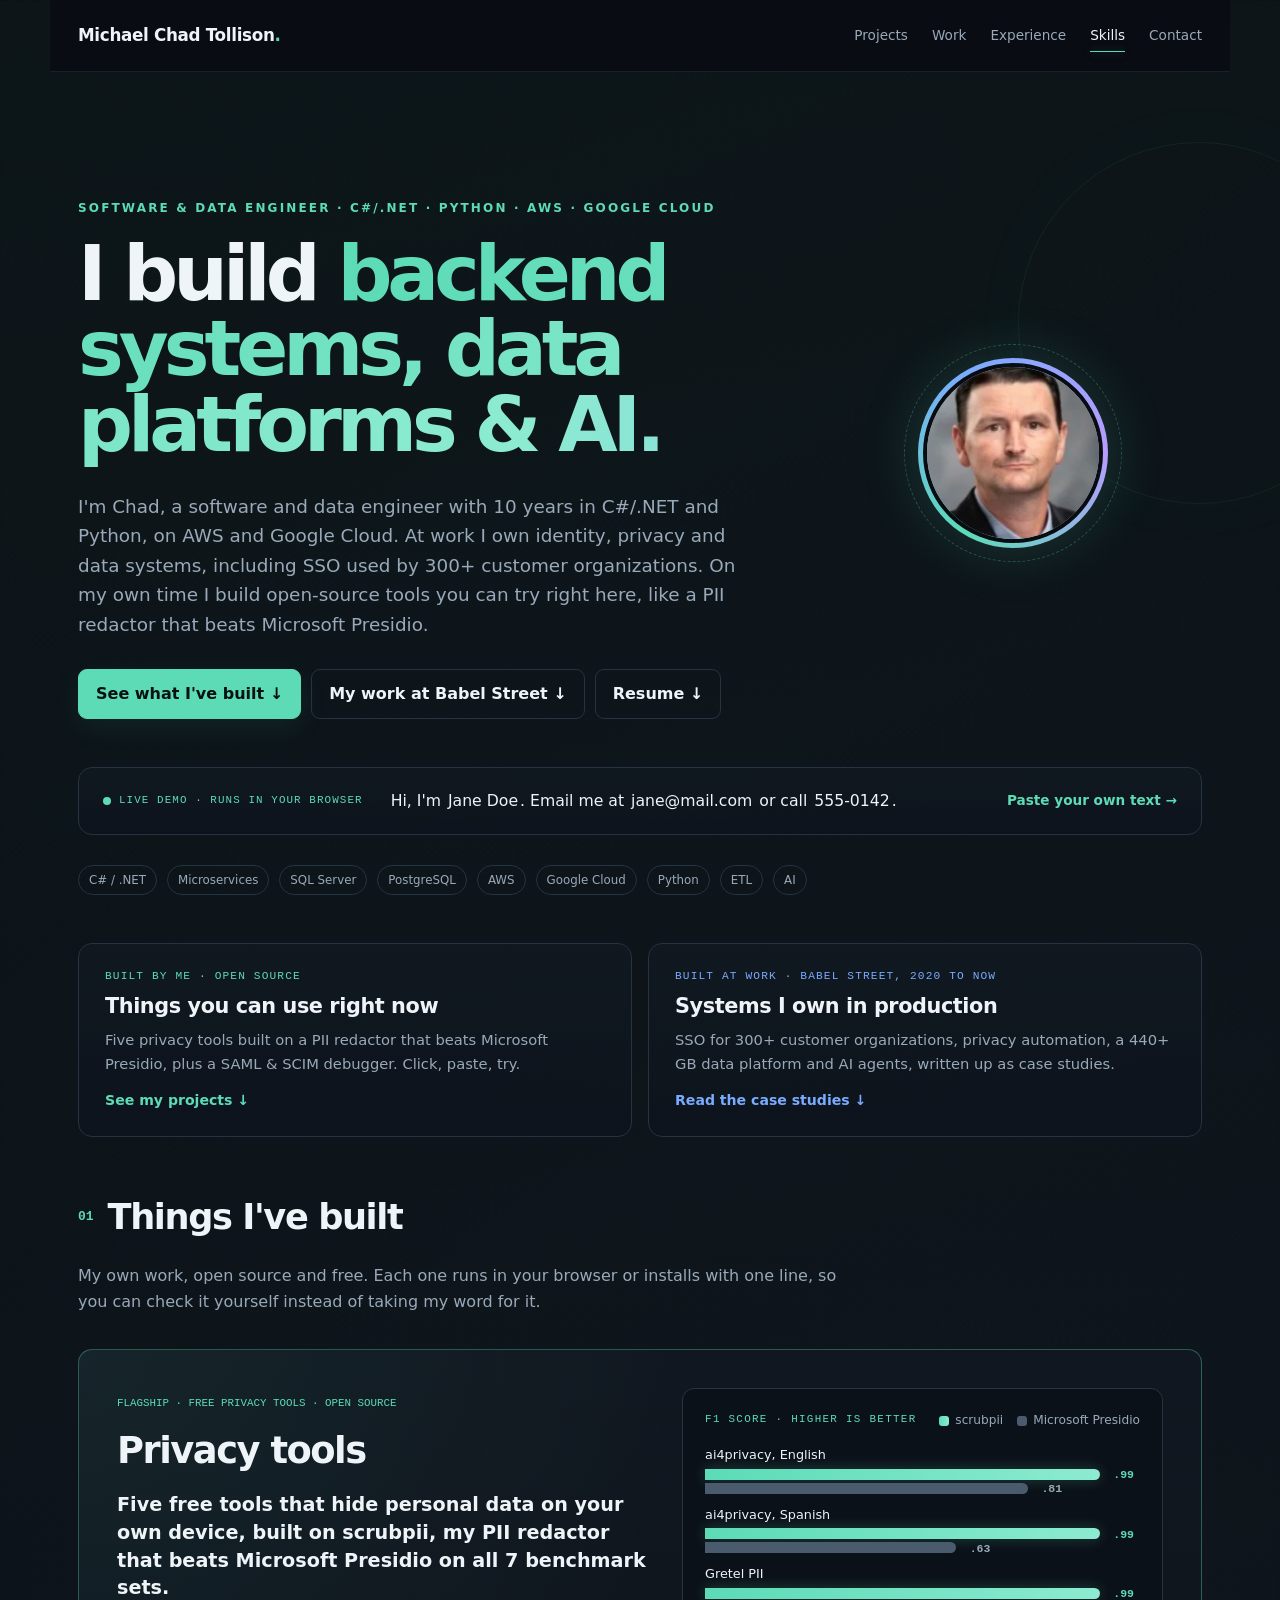
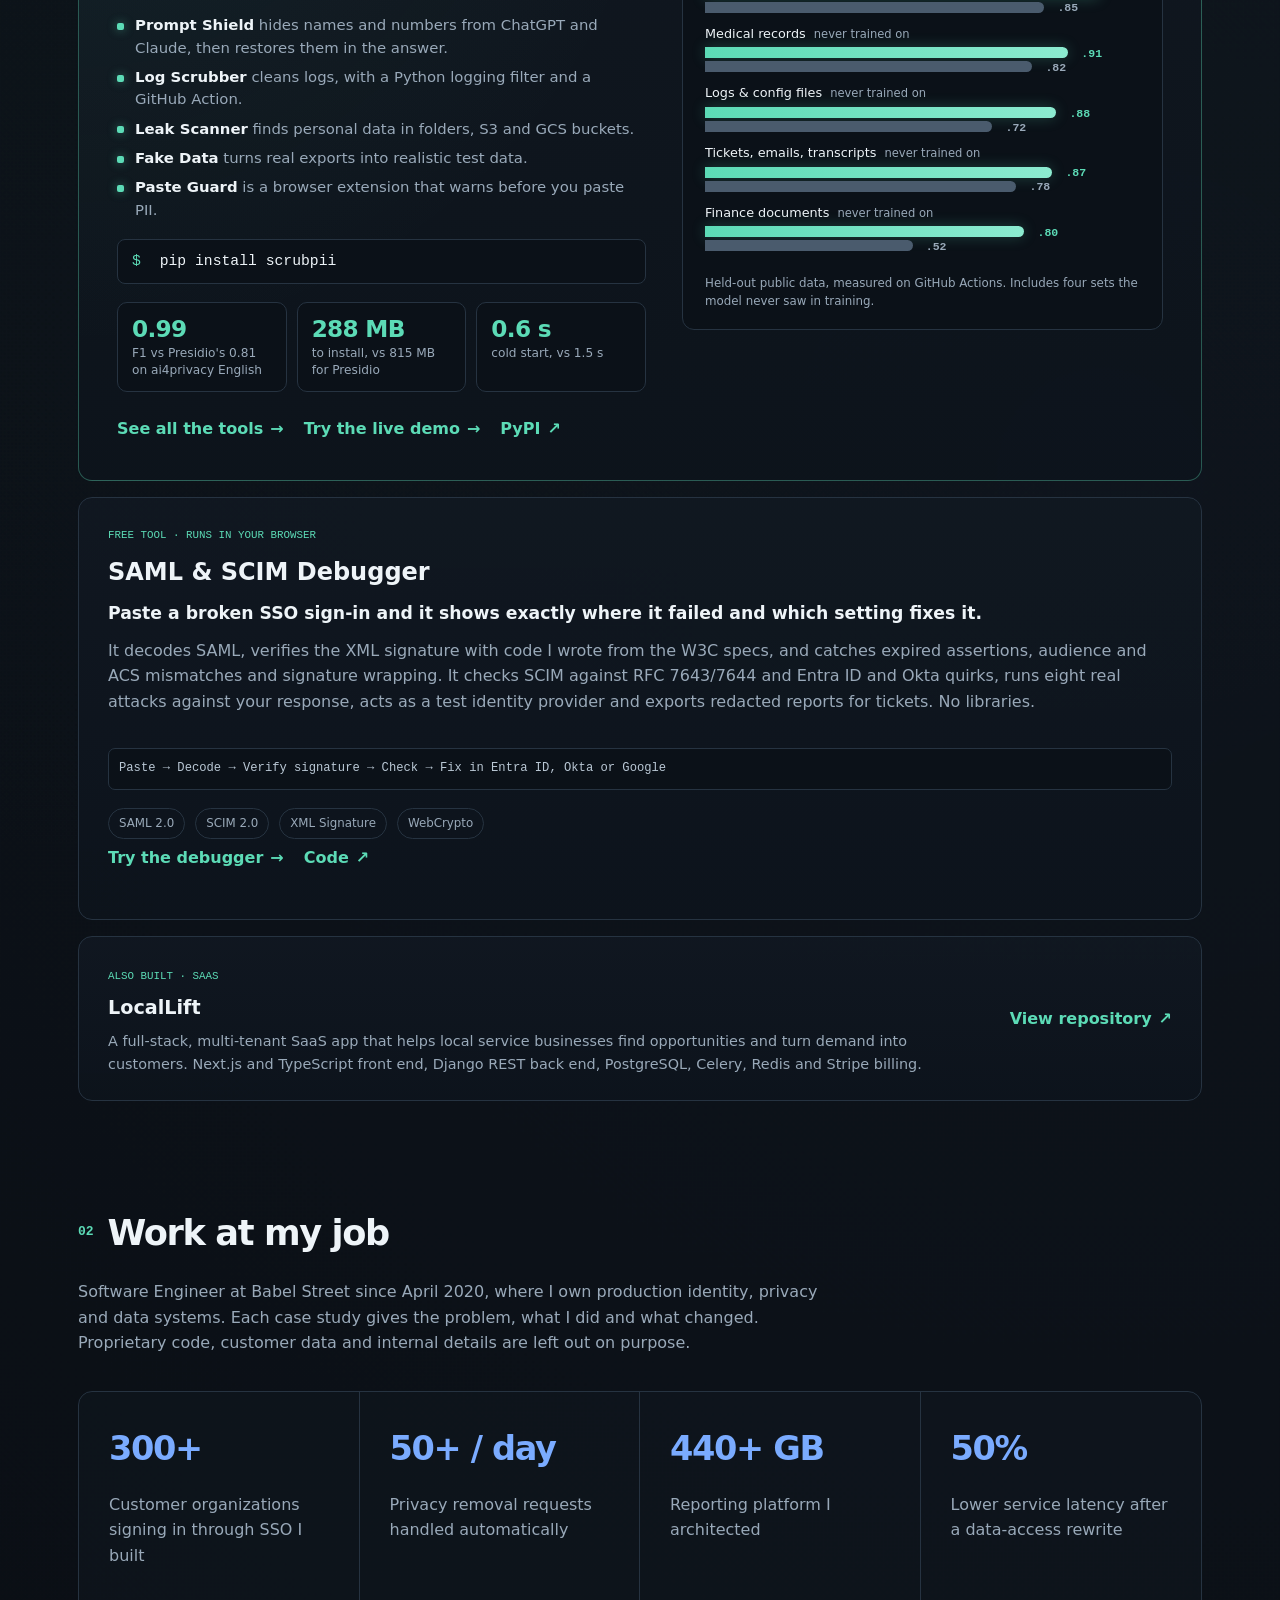
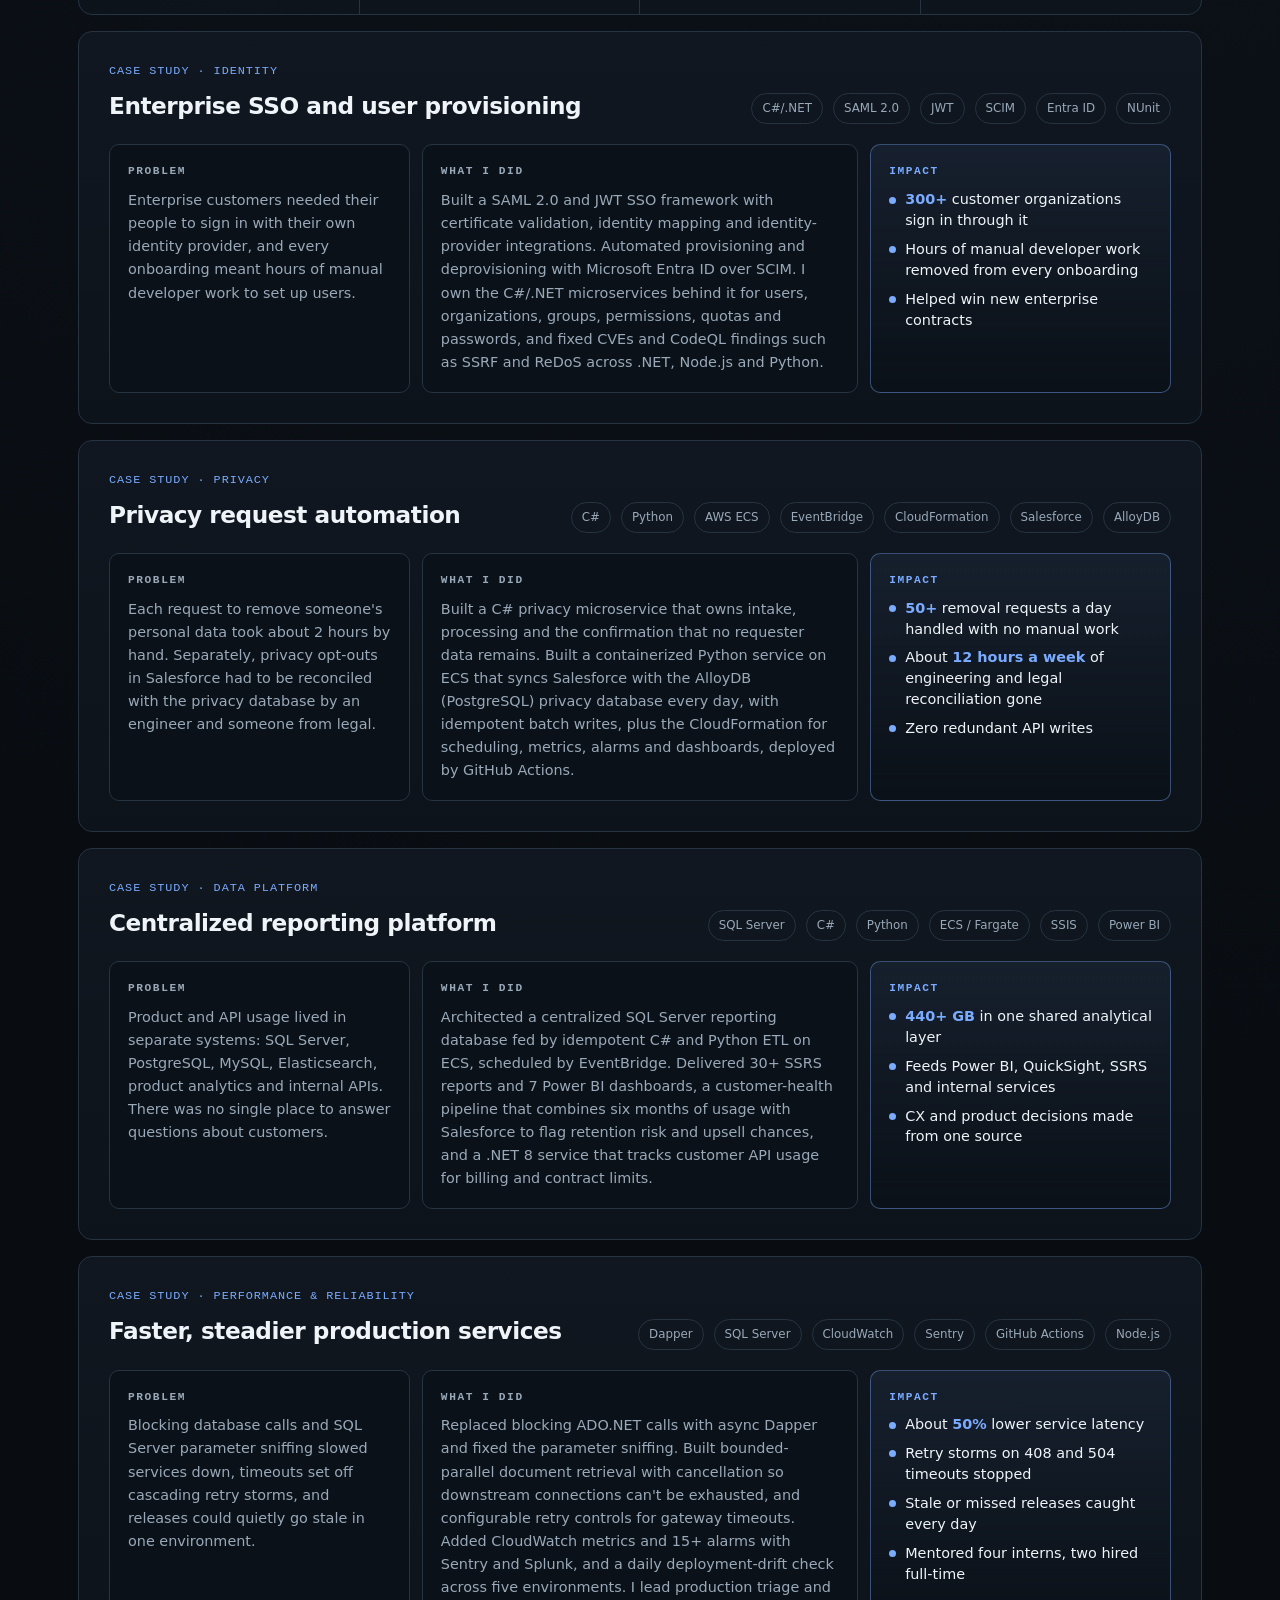
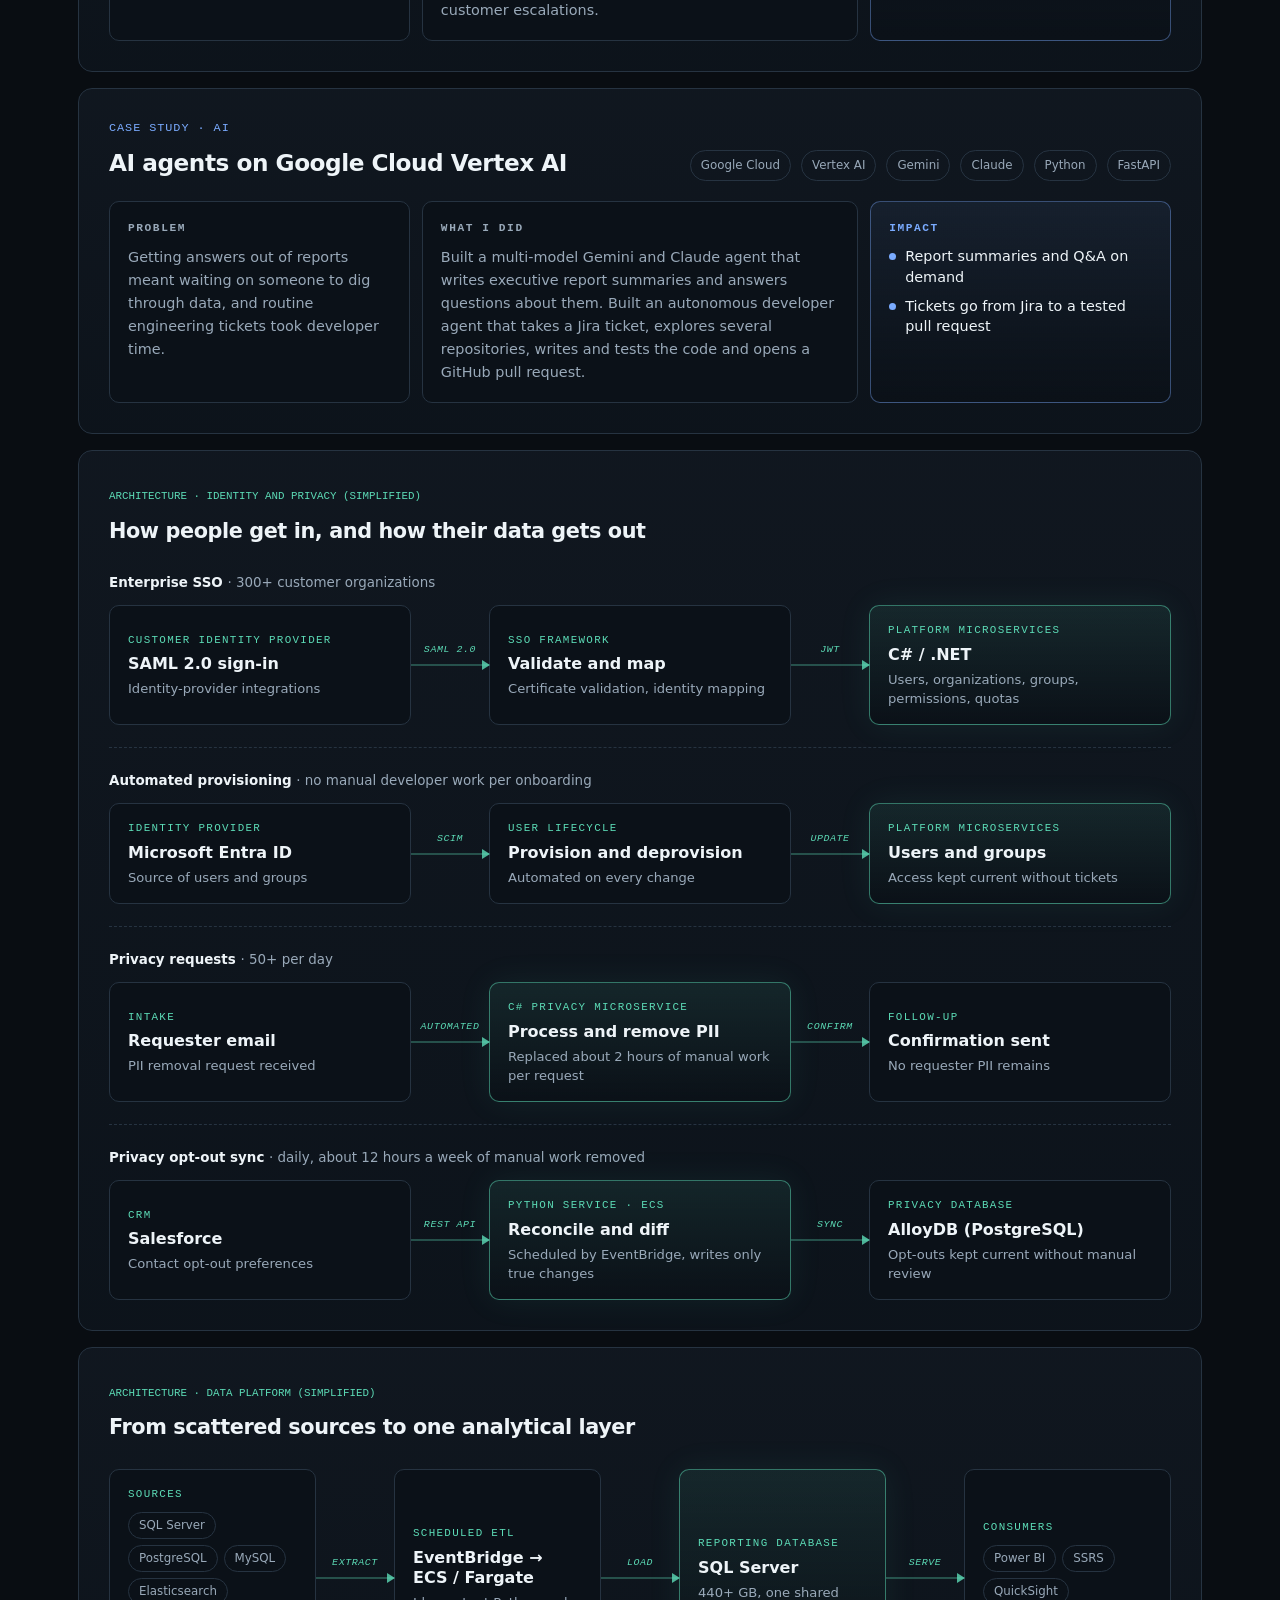
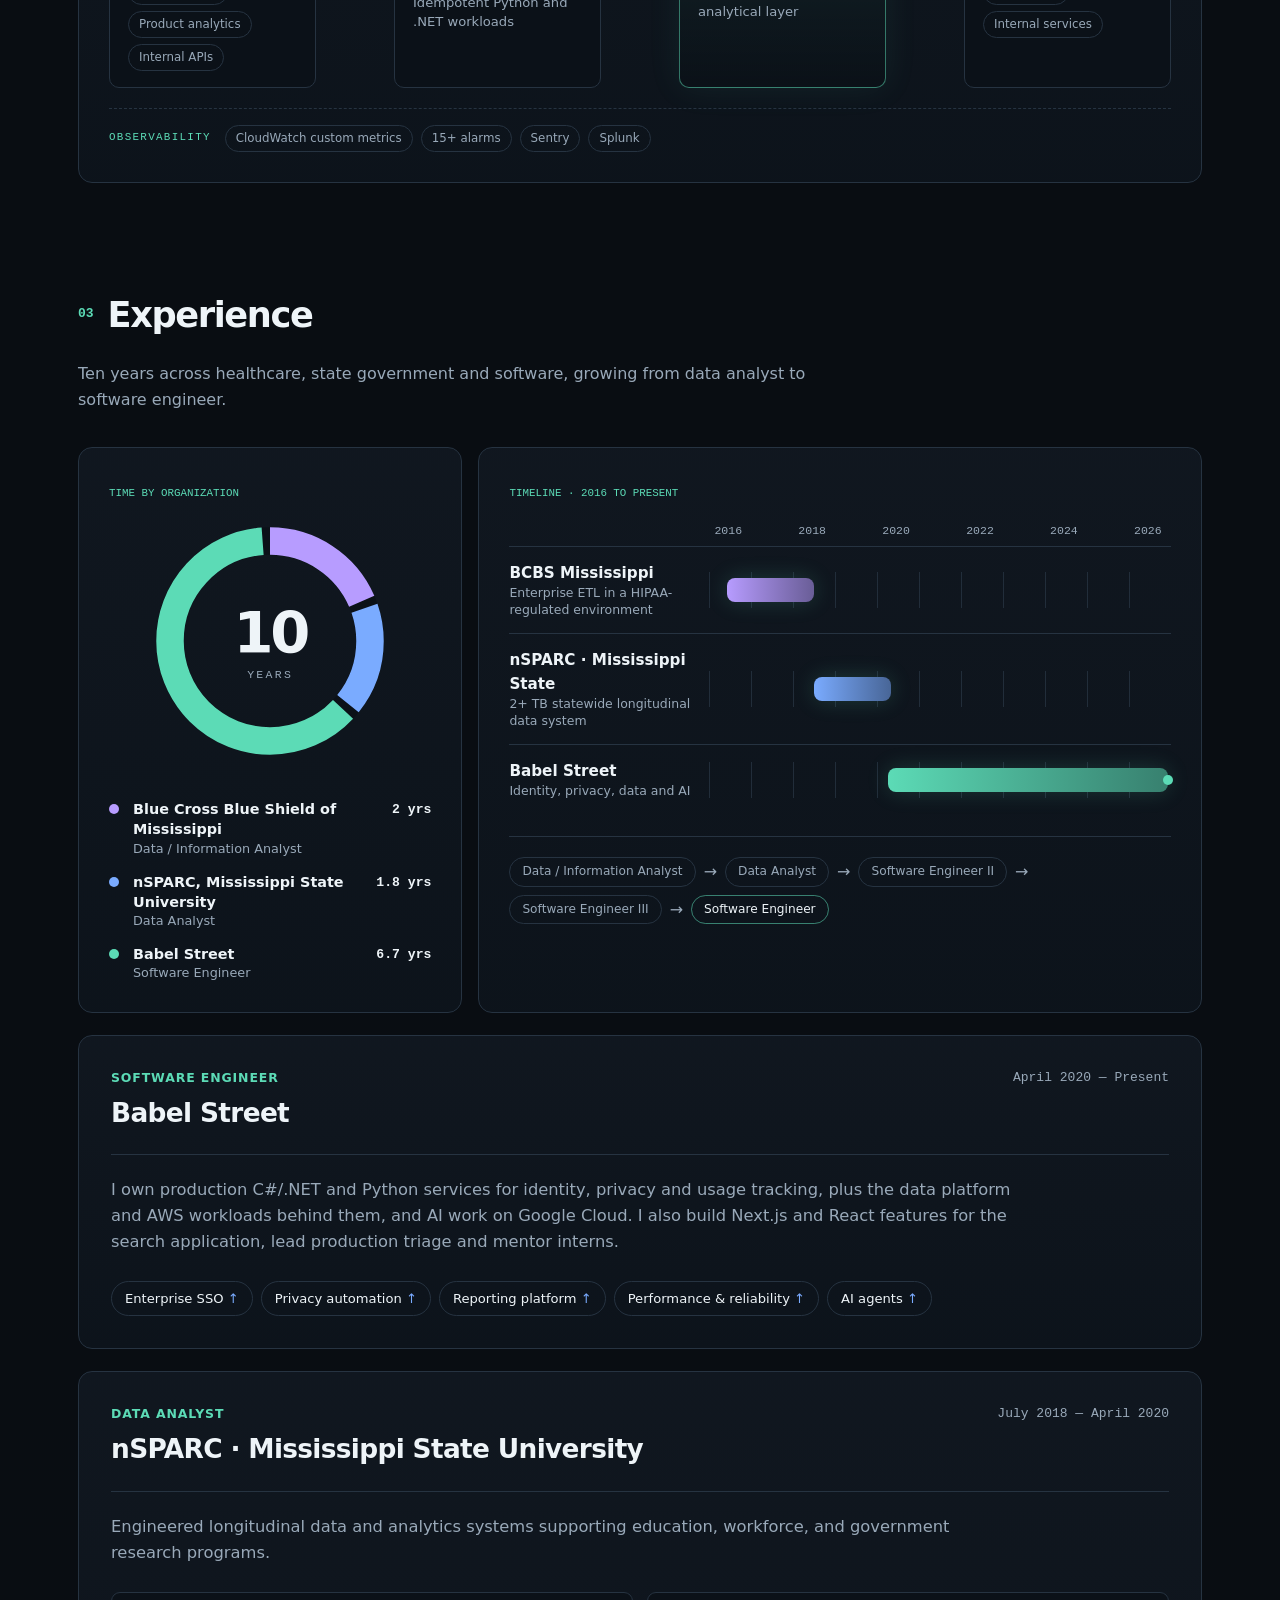
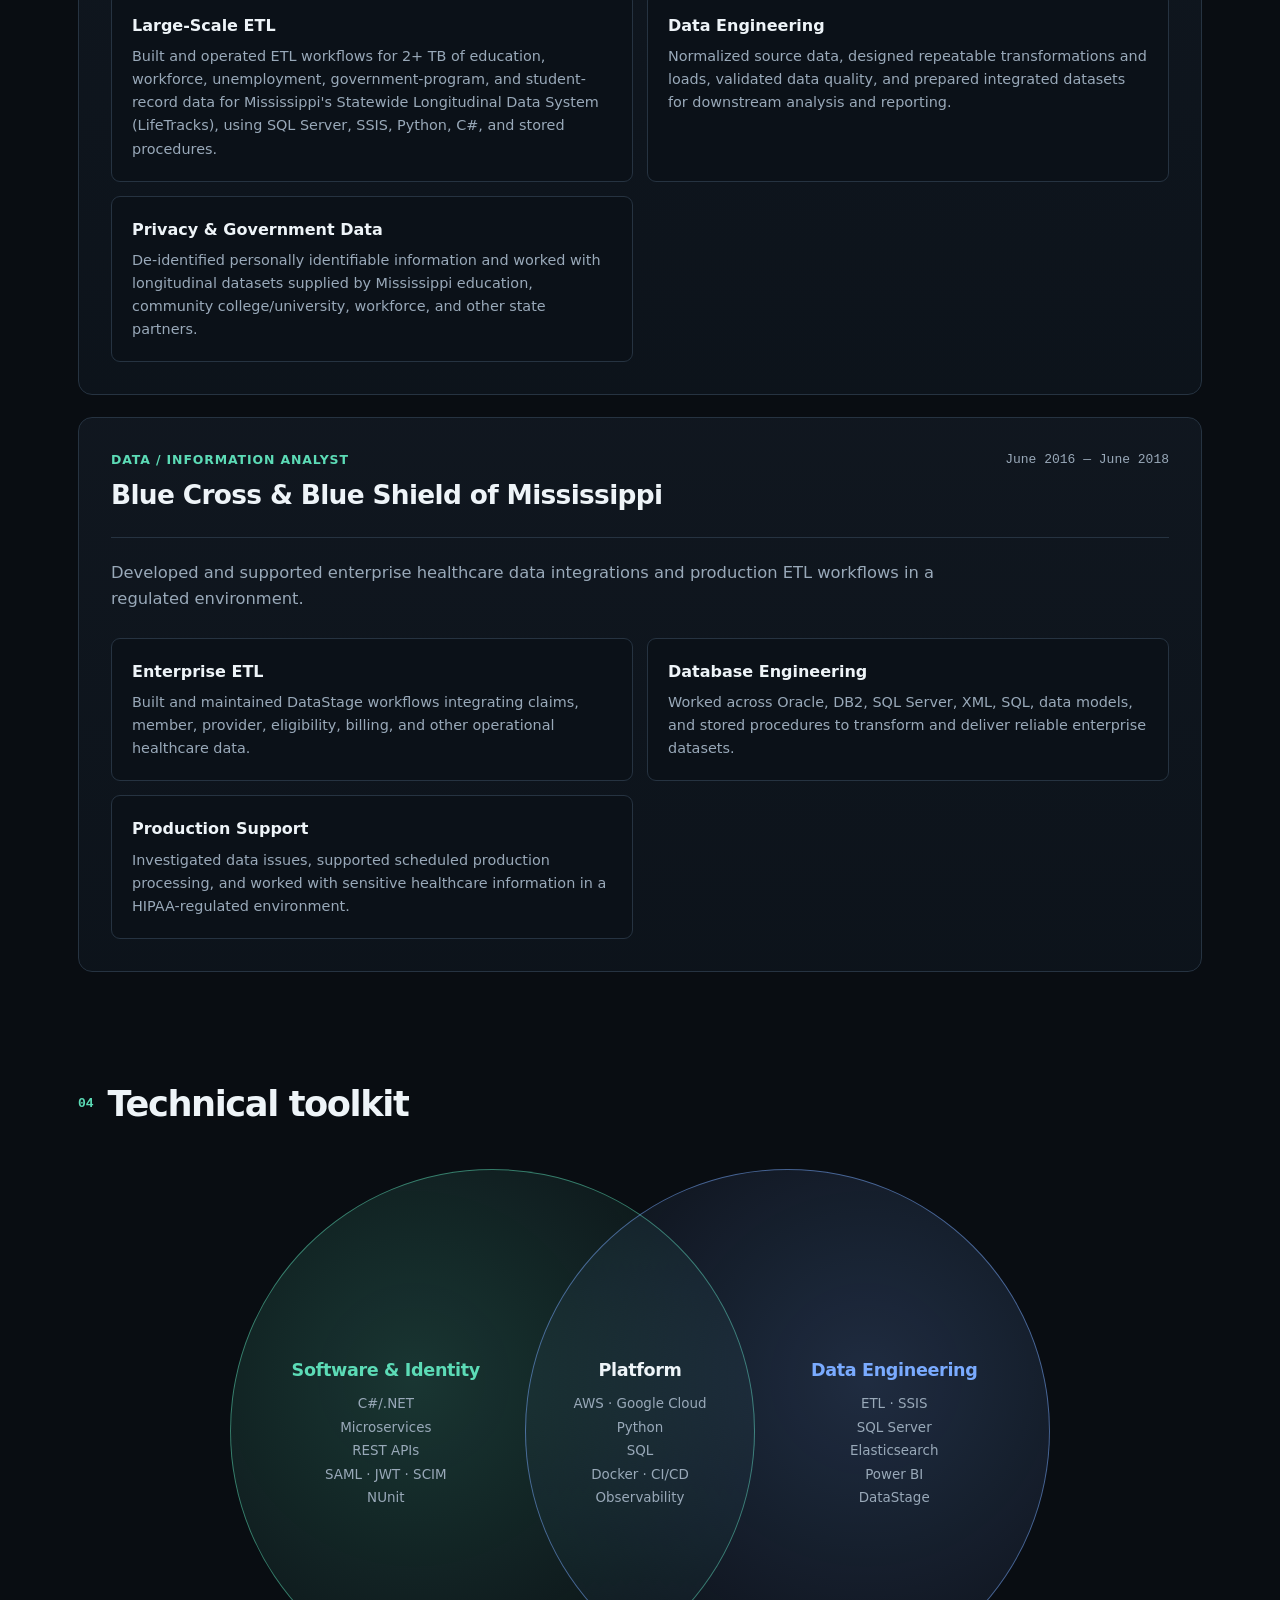
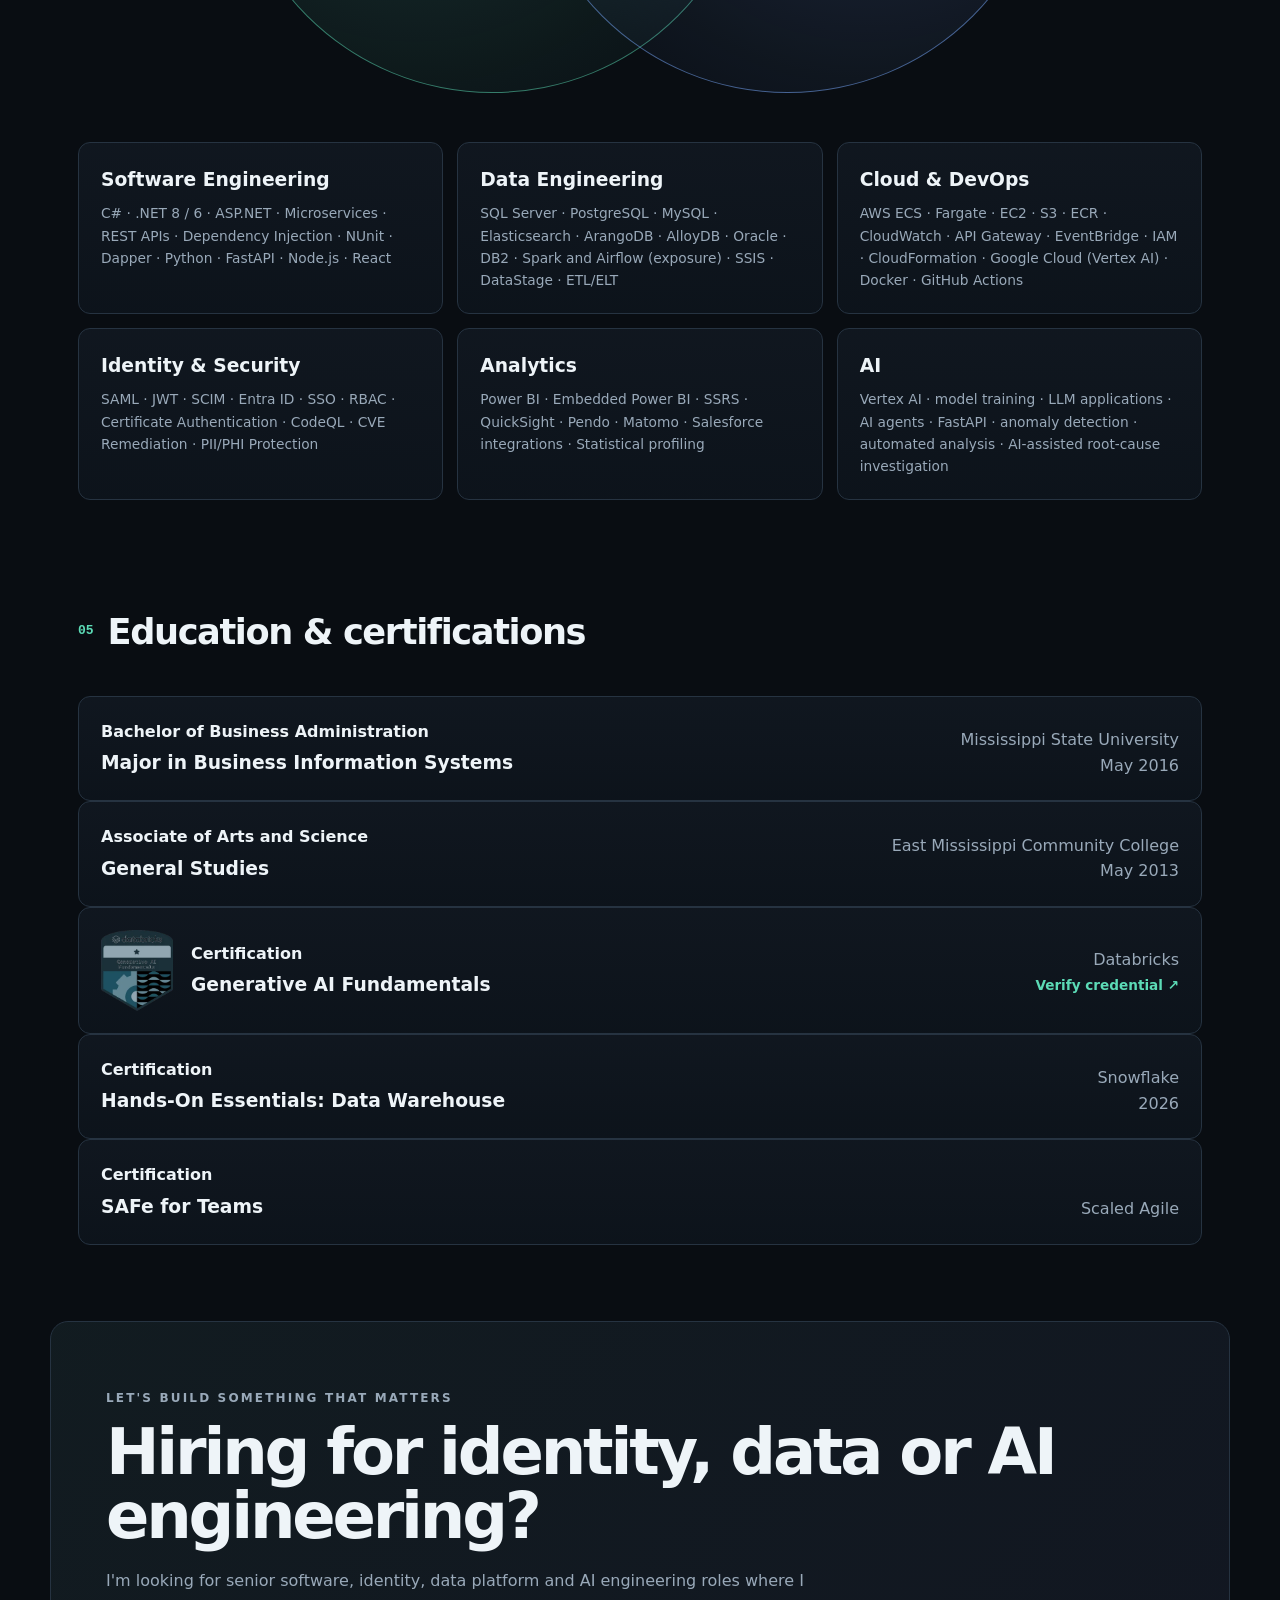
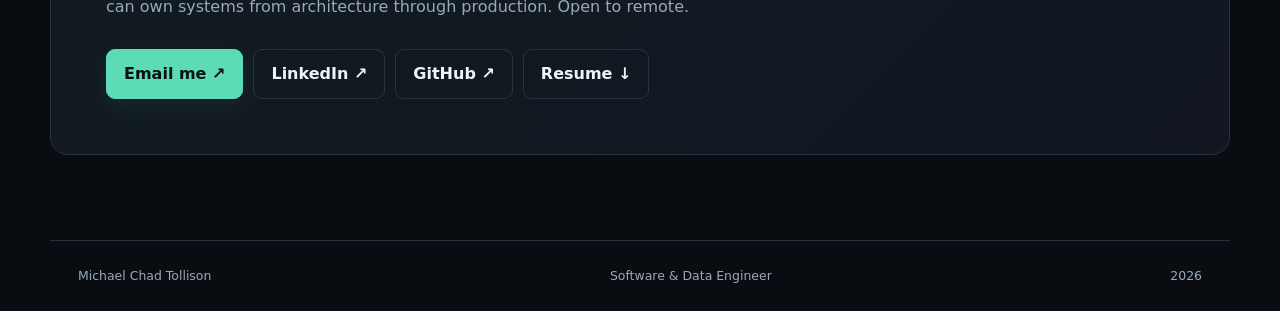
==== index.html @ 3239bff5 "Move PII demo to the privacy tools site; scrubpii 0.7.0 with proxy, log filter and scan - Portfolio:" ====
<!doctype html>
<html lang="en">
<head>
  <meta charset="utf-8">
  <meta name="viewport" content="width=device-width,initial-scale=1">
  <meta name="description" content="Michael Chad Tollison — Software & Data Engineer with 10 years building backend services, identity systems, and data platforms in C#/.NET and Python on AWS and Google Cloud.">
  <meta name="theme-color" content="#090d12">
  <title>Michael Chad Tollison | Software & Data Engineer</title>
  <link rel="canonical" href="https://chadtollison.github.io/">
  <link rel="icon" href="images/favicon.svg" type="image/svg+xml">
  <meta property="og:type" content="website">
  <meta property="og:url" content="https://chadtollison.github.io/">
  <meta property="og:title" content="Michael Chad Tollison | Software & Data Engineer">
  <meta property="og:description" content="Identity, privacy and data systems at work. Open-source tools you can try, including a PII redactor that beats Microsoft Presidio.">
  <meta property="og:image" content="https://chadtollison.github.io/images/og-card.jpg">
  <meta property="og:image:width" content="1200">
  <meta property="og:image:height" content="630">
  <meta name="twitter:card" content="summary_large_image">
  <link rel="stylesheet" href="styles.css?v=2026-11-28c">
</head>
<body>
  <div id="scroll-progress" aria-hidden="true"></div>
  <div class="cursor-glow" aria-hidden="true"></div>

  <header>
    <a class="logo name-logo" href="#top" aria-label="Back to top">Michael Chad Tollison<span>.</span></a>
    <button class="menu-toggle" type="button" aria-label="Open navigation" aria-expanded="false">
      <span></span><span></span><span></span>
    </button>
    <nav aria-label="Primary navigation">
      <a href="#projects">Projects</a>
      <a href="#work">Work</a>
      <a href="#experience">Experience</a>
      <a href="#skills">Skills</a>
      <a href="#contact">Contact</a>
    </nav>
  </header>

  <main id="top">
    <section class="hero" data-reveal>
      <div class="hero-grid">
        <div class="hero-copy">
          <p class="kicker">SOFTWARE & DATA ENGINEER · C#/.NET · PYTHON · AWS · GOOGLE CLOUD</p>
          <h1>I build <em>backend systems, data platforms &amp; AI.</em></h1>
          <p class="lead">I'm Chad, a software and data engineer with 10 years in C#/.NET and Python, on AWS and Google Cloud. At work I own identity, privacy and data systems, including SSO used by 300+ customer organizations. On my own time I build open-source tools you can try right here, like a PII redactor that beats Microsoft Presidio.</p>
          <div class="buttons">
            <a class="primary magnetic" href="#projects">See what I've built <span>↓</span></a>
            <a class="secondary magnetic" href="#work">My work at Babel Street <span>↓</span></a>
            <a class="secondary magnetic" href="Michael_Chad_Tollison_Resume.pdf" target="_blank" rel="noopener">Resume ↓</a>
          </div>
        </div>
        <div class="hero-side">
          <figure class="portrait">
            <picture>
              <source srcset="images/chad-tollison.webp" type="image/webp">
              <img src="images/chad-tollison.jpg" width="180" height="180" alt="Portrait of Michael Chad Tollison">
            </picture>
          </figure>
        </div>
      </div>
      <a class="redact-teaser reactive" href="https://chadtollison.github.io/privacy-tools/pii/" aria-label="Open the live PII redaction demo">
        <small><i class="live-dot" aria-hidden="true"></i>LIVE DEMO · RUNS IN YOUR BROWSER</small>
        <p aria-hidden="true">Hi, I'm <span class="t-pii" data-tag="NAME">Jane Doe</span>. Email me at <span class="t-pii" data-tag="EMAIL">jane@mail.com</span> or call <span class="t-pii" data-tag="PHONE">555-0142</span>.</p>
        <b>Paste your own text <span>→</span></b>
      </a>
      <div class="tags hero-tags" aria-label="Core technologies">
        <span>C# / .NET</span><span>Microservices</span><span>SQL Server</span><span>PostgreSQL</span><span>AWS</span><span>Google Cloud</span><span>Python</span><span>ETL</span><span>AI</span>
      </div>
    </section>

    <div class="paths" role="navigation" aria-label="Two ways to see my work" data-reveal>
      <a class="path-card reactive" data-glow href="#projects">
        <small>BUILT BY ME · OPEN SOURCE</small>
        <strong>Things you can use right now</strong>
        <p>Five privacy tools built on a PII redactor that beats Microsoft Presidio, plus a SAML &amp; SCIM debugger. Click, paste, try.</p>
        <b>See my projects <span>↓</span></b>
      </a>
      <a class="path-card reactive" data-glow href="#work">
        <small>BUILT AT WORK · BABEL STREET, 2020 TO NOW</small>
        <strong>Systems I own in production</strong>
        <p>SSO for 300+ customer organizations, privacy automation, a 440+ GB data platform and AI agents, written up as case studies.</p>
        <b>Read the case studies <span>↓</span></b>
      </a>
    </div>

    <section id="projects" data-reveal>
      <div class="title"><b>01</b><h2>Things I've built</h2></div>
      <p class="intro">My own work, open source and free. Each one runs in your browser or installs with one line, so you can check it yourself instead of taking my word for it.</p>

      <article class="card flagship reactive" data-glow>
        <div class="flag-copy">
          <small>FLAGSHIP · FREE PRIVACY TOOLS · OPEN SOURCE</small>
          <h3>Privacy tools</h3>
          <p class="headline">Five free tools that hide personal data on your own device, built on scrubpii, my PII redactor that beats Microsoft Presidio on all 7 benchmark sets.</p>
          <ul class="tool-list">
            <li><b>Prompt Shield</b> hides names and numbers from ChatGPT and Claude, then restores them in the answer.</li>
            <li><b>Log Scrubber</b> cleans logs, with a Python logging filter and a GitHub Action.</li>
            <li><b>Leak Scanner</b> finds personal data in folders, S3 and GCS buckets.</li>
            <li><b>Fake Data</b> turns real exports into realistic test data.</li>
            <li><b>Paste Guard</b> is a browser extension that warns before you paste PII.</li>
          </ul>
          <div class="code-line"><span>$</span> pip install scrubpii</div>
          <div class="flag-stats">
            <div><strong>0.99</strong><span>F1 vs Presidio's 0.81 on ai4privacy English</span></div>
            <div><strong>288 MB</strong><span>to install, vs 815 MB for Presidio</span></div>
            <div><strong>0.6 s</strong><span>cold start, vs 1.5 s</span></div>
          </div>
          <div class="links">
            <a class="projectlink live" href="https://chadtollison.github.io/privacy-tools/">See all the tools <span>→</span></a>
            <a class="projectlink" href="https://chadtollison.github.io/privacy-tools/pii/">Try the live demo <span>→</span></a>
            <a class="projectlink" href="https://pypi.org/project/scrubpii/" target="_blank" rel="noreferrer">PyPI <span>↗</span></a>
          </div>
        </div>
        <figure class="bench" data-chart aria-labelledby="bench-cap">
          <figcaption id="bench-cap"><small>F1 SCORE · HIGHER IS BETTER</small><span><i class="k-me"></i>scrubpii <i class="k-them"></i>Microsoft Presidio</span></figcaption>
          <div class="bench-rows">
            <div class="brow" style="--a:99%;--b:81%"><span>ai4privacy, English</span><div><i class="me"><b>.99</b></i><i class="them"><b>.81</b></i></div></div>
            <div class="brow" style="--a:99%;--b:63%"><span>ai4privacy, Spanish</span><div><i class="me"><b>.99</b></i><i class="them"><b>.63</b></i></div></div>
            <div class="brow" style="--a:99%;--b:85%"><span>Gretel PII</span><div><i class="me"><b>.99</b></i><i class="them"><b>.85</b></i></div></div>
            <div class="brow" style="--a:91%;--b:82%"><span>Medical records <em>never trained on</em></span><div><i class="me"><b>.91</b></i><i class="them"><b>.82</b></i></div></div>
            <div class="brow" style="--a:88%;--b:72%"><span>Logs &amp; config files <em>never trained on</em></span><div><i class="me"><b>.88</b></i><i class="them"><b>.72</b></i></div></div>
            <div class="brow" style="--a:87%;--b:78%"><span>Tickets, emails, transcripts <em>never trained on</em></span><div><i class="me"><b>.87</b></i><i class="them"><b>.78</b></i></div></div>
            <div class="brow" style="--a:80%;--b:52%"><span>Finance documents <em>never trained on</em></span><div><i class="me"><b>.80</b></i><i class="them"><b>.52</b></i></div></div>
          </div>
          <p class="bench-note">Held-out public data, measured on GitHub Actions. Includes four sets the model never saw in training.</p>
        </figure>
      </article>

      <div class="built-grid">
        <article class="card reactive" data-glow data-tilt>
          <small>FREE TOOL · RUNS IN YOUR BROWSER</small>
          <h3>SAML &amp; SCIM Debugger</h3>
          <p class="headline">Paste a broken SSO sign-in and it shows exactly where it failed and which setting fixes it.</p>
          <p>It decodes SAML, verifies the XML signature with code I wrote from the W3C specs, and catches expired assertions, audience and ACS mismatches and signature wrapping. It checks SCIM against RFC 7643/7644 and Entra ID and Okta quirks, runs eight real attacks against your response, acts as a test identity provider and exports redacted reports for tickets. No libraries.</p>
          <div class="flow">Paste → Decode → Verify signature → Check → Fix in Entra ID, Okta or Google</div>
          <div class="tags"><span>SAML 2.0</span><span>SCIM 2.0</span><span>XML Signature</span><span>WebCrypto</span></div>
          <div class="links">
            <a class="projectlink live" href="sso/">Try the debugger <span>→</span></a>
            <a class="projectlink" href="https://github.com/chadtollison/chadtollison.github.io/tree/main/sso" target="_blank" rel="noreferrer">Code <span>↗</span></a>
          </div>
        </article>
      </div>

      <article class="card side-project reactive" data-glow>
        <div>
          <small>ALSO BUILT · SAAS</small>
          <h3>LocalLift</h3>
          <p>A full-stack, multi-tenant SaaS app that helps local service businesses find opportunities and turn demand into customers. Next.js and TypeScript front end, Django REST back end, PostgreSQL, Celery, Redis and Stripe billing.</p>
        </div>
        <a class="projectlink" href="https://github.com/chadtollison/LocalLift" target="_blank" rel="noreferrer">View repository <span>↗</span></a>
      </article>
    </section>

    <section id="work" data-reveal>
      <div class="title"><b>02</b><h2>Work at my job</h2></div>
      <p class="intro">Software Engineer at Babel Street since April 2020, where I own production identity, privacy and data systems. Each case study gives the problem, what I did and what changed. Proprietary code, customer data and internal details are left out on purpose.</p>

      <div class="metrics">
        <article class="reactive" data-glow>
          <strong data-counter data-value="300" data-suffix="+">300+</strong>
          <p>Customer organizations signing in through SSO I built</p>
        </article>
        <article class="reactive" data-glow>
          <strong data-counter data-value="50" data-suffix="+ / day">50+ / day</strong>
          <p>Privacy removal requests handled automatically</p>
        </article>
        <article class="reactive" data-glow>
          <strong data-counter data-value="440" data-suffix="+ GB">440+ GB</strong>
          <p>Reporting platform I architected</p>
        </article>
        <article class="reactive" data-glow>
          <strong data-counter data-value="50" data-suffix="%">50%</strong>
          <p>Lower service latency after a data-access rewrite</p>
        </article>
      </div>

      <div class="cases">
        <article class="case reactive" data-glow id="case-identity">
          <div class="case-head">
            <small>CASE STUDY · IDENTITY</small>
            <h3>Enterprise SSO and user provisioning</h3>
            <div class="tags"><span>C#/.NET</span><span>SAML 2.0</span><span>JWT</span><span>SCIM</span><span>Entra ID</span><span>NUnit</span></div>
          </div>
          <div class="pai">
            <div><b>Problem</b><p>Enterprise customers needed their people to sign in with their own identity provider, and every onboarding meant hours of manual developer work to set up users.</p></div>
            <div><b>What I did</b><p>Built a SAML 2.0 and JWT SSO framework with certificate validation, identity mapping and identity-provider integrations. Automated provisioning and deprovisioning with Microsoft Entra ID over SCIM. I own the C#/.NET microservices behind it for users, organizations, groups, permissions, quotas and passwords, and fixed CVEs and CodeQL findings such as SSRF and ReDoS across .NET, Node.js and Python.</p></div>
            <div class="impact"><b>Impact</b><ul><li><strong>300+</strong> customer organizations sign in through it</li><li>Hours of manual developer work removed from every onboarding</li><li>Helped win new enterprise contracts</li></ul></div>
          </div>
        </article>

        <article class="case reactive" data-glow id="case-privacy">
          <div class="case-head">
            <small>CASE STUDY · PRIVACY</small>
            <h3>Privacy request automation</h3>
            <div class="tags"><span>C#</span><span>Python</span><span>AWS ECS</span><span>EventBridge</span><span>CloudFormation</span><span>Salesforce</span><span>AlloyDB</span></div>
          </div>
          <div class="pai">
            <div><b>Problem</b><p>Each request to remove someone's personal data took about 2 hours by hand. Separately, privacy opt-outs in Salesforce had to be reconciled with the privacy database by an engineer and someone from legal.</p></div>
            <div><b>What I did</b><p>Built a C# privacy microservice that owns intake, processing and the confirmation that no requester data remains. Built a containerized Python service on ECS that syncs Salesforce with the AlloyDB (PostgreSQL) privacy database every day, with idempotent batch writes, plus the CloudFormation for scheduling, metrics, alarms and dashboards, deployed by GitHub Actions.</p></div>
            <div class="impact"><b>Impact</b><ul><li><strong>50+</strong> removal requests a day handled with no manual work</li><li>About <strong>12 hours a week</strong> of engineering and legal reconciliation gone</li><li>Zero redundant API writes</li></ul></div>
          </div>
        </article>

        <article class="case reactive" data-glow id="case-data">
          <div class="case-head">
            <small>CASE STUDY · DATA PLATFORM</small>
            <h3>Centralized reporting platform</h3>
            <div class="tags"><span>SQL Server</span><span>C#</span><span>Python</span><span>ECS / Fargate</span><span>SSIS</span><span>Power BI</span></div>
          </div>
          <div class="pai">
            <div><b>Problem</b><p>Product and API usage lived in separate systems: SQL Server, PostgreSQL, MySQL, Elasticsearch, product analytics and internal APIs. There was no single place to answer questions about customers.</p></div>
            <div><b>What I did</b><p>Architected a centralized SQL Server reporting database fed by idempotent C# and Python ETL on ECS, scheduled by EventBridge. Delivered 30+ SSRS reports and 7 Power BI dashboards, a customer-health pipeline that combines six months of usage with Salesforce to flag retention risk and upsell chances, and a .NET 8 service that tracks customer API usage for billing and contract limits.</p></div>
            <div class="impact"><b>Impact</b><ul><li><strong>440+ GB</strong> in one shared analytical layer</li><li>Feeds Power BI, QuickSight, SSRS and internal services</li><li>CX and product decisions made from one source</li></ul></div>
          </div>
        </article>

        <article class="case reactive" data-glow id="case-reliability">
          <div class="case-head">
            <small>CASE STUDY · PERFORMANCE &amp; RELIABILITY</small>
            <h3>Faster, steadier production services</h3>
            <div class="tags"><span>Dapper</span><span>SQL Server</span><span>CloudWatch</span><span>Sentry</span><span>GitHub Actions</span><span>Node.js</span></div>
          </div>
          <div class="pai">
            <div><b>Problem</b><p>Blocking database calls and SQL Server parameter sniffing slowed services down, timeouts set off cascading retry storms, and releases could quietly go stale in one environment.</p></div>
            <div><b>What I did</b><p>Replaced blocking ADO.NET calls with async Dapper and fixed the parameter sniffing. Built bounded-parallel document retrieval with cancellation so downstream connections can't be exhausted, and configurable retry controls for gateway timeouts. Added CloudWatch metrics and 15+ alarms with Sentry and Splunk, and a daily deployment-drift check across five environments. I lead production triage and customer escalations.</p></div>
            <div class="impact"><b>Impact</b><ul><li>About <strong>50%</strong> lower service latency</li><li>Retry storms on 408 and 504 timeouts stopped</li><li>Stale or missed releases caught every day</li><li>Mentored four interns, two hired full-time</li></ul></div>
          </div>
        </article>

        <article class="case reactive" data-glow id="case-ai">
          <div class="case-head">
            <small>CASE STUDY · AI</small>
            <h3>AI agents on Google Cloud Vertex AI</h3>
            <div class="tags"><span>Google Cloud</span><span>Vertex AI</span><span>Gemini</span><span>Claude</span><span>Python</span><span>FastAPI</span></div>
          </div>
          <div class="pai">
            <div><b>Problem</b><p>Getting answers out of reports meant waiting on someone to dig through data, and routine engineering tickets took developer time.</p></div>
            <div><b>What I did</b><p>Built a multi-model Gemini and Claude agent that writes executive report summaries and answers questions about them. Built an autonomous developer agent that takes a Jira ticket, explores several repositories, writes and tests the code and opens a GitHub pull request.</p></div>
            <div class="impact"><b>Impact</b><ul><li>Report summaries and Q&amp;A on demand</li><li>Tickets go from Jira to a tested pull request</li></ul></div>
          </div>
        </article>
      </div>

      <div class="diagrams">
        <article class="card diagram-card reactive" data-glow data-chart>
          <small>ARCHITECTURE · IDENTITY AND PRIVACY (SIMPLIFIED)</small>
          <h3>How people get in, and how their data gets out</h3>
          <div class="lane">
            <p class="lane-title">Enterprise SSO <span>· 300+ customer organizations</span></p>
            <div class="pipe">
              <div class="pnode"><small>CUSTOMER IDENTITY PROVIDER</small><strong>SAML 2.0 sign-in</strong><p>Identity-provider integrations</p></div>
              <i class="plink" data-label="SAML 2.0" style="--k:0"></i>
              <div class="pnode"><small>SSO FRAMEWORK</small><strong>Validate and map</strong><p>Certificate validation, identity mapping</p></div>
              <i class="plink" data-label="JWT" style="--k:1"></i>
              <div class="pnode core"><small>PLATFORM MICROSERVICES</small><strong>C# / .NET</strong><p>Users, organizations, groups, permissions, quotas</p></div>
            </div>
          </div>
          <div class="lane">
            <p class="lane-title">Automated provisioning <span>· no manual developer work per onboarding</span></p>
            <div class="pipe">
              <div class="pnode"><small>IDENTITY PROVIDER</small><strong>Microsoft Entra ID</strong><p>Source of users and groups</p></div>
              <i class="plink" data-label="SCIM" style="--k:0"></i>
              <div class="pnode"><small>USER LIFECYCLE</small><strong>Provision and deprovision</strong><p>Automated on every change</p></div>
              <i class="plink" data-label="UPDATE" style="--k:1"></i>
              <div class="pnode core"><small>PLATFORM MICROSERVICES</small><strong>Users and groups</strong><p>Access kept current without tickets</p></div>
            </div>
          </div>
          <div class="lane">
            <p class="lane-title">Privacy requests <span>· 50+ per day</span></p>
            <div class="pipe">
              <div class="pnode"><small>INTAKE</small><strong>Requester email</strong><p>PII removal request received</p></div>
              <i class="plink" data-label="AUTOMATED" style="--k:0"></i>
              <div class="pnode core"><small>C# PRIVACY MICROSERVICE</small><strong>Process and remove PII</strong><p>Replaced about 2 hours of manual work per request</p></div>
              <i class="plink" data-label="CONFIRM" style="--k:1"></i>
              <div class="pnode"><small>FOLLOW-UP</small><strong>Confirmation sent</strong><p>No requester PII remains</p></div>
            </div>
          </div>
          <div class="lane">
            <p class="lane-title">Privacy opt-out sync <span>· daily, about 12 hours a week of manual work removed</span></p>
            <div class="pipe">
              <div class="pnode"><small>CRM</small><strong>Salesforce</strong><p>Contact opt-out preferences</p></div>
              <i class="plink" data-label="REST API" style="--k:0"></i>
              <div class="pnode core"><small>PYTHON SERVICE · ECS</small><strong>Reconcile and diff</strong><p>Scheduled by EventBridge, writes only true changes</p></div>
              <i class="plink" data-label="SYNC" style="--k:1"></i>
              <div class="pnode"><small>PRIVACY DATABASE</small><strong>AlloyDB (PostgreSQL)</strong><p>Opt-outs kept current without manual review</p></div>
            </div>
          </div>
        </article>

        <article class="card diagram-card reactive" data-glow data-chart>
          <small>ARCHITECTURE · DATA PLATFORM (SIMPLIFIED)</small>
          <h3>From scattered sources to one analytical layer</h3>
          <div class="pipe">
            <div class="pnode"><small>SOURCES</small><div class="pchips"><span>SQL Server</span><span>PostgreSQL</span><span>MySQL</span><span>Elasticsearch</span><span>Product analytics</span><span>Internal APIs</span></div></div>
            <i class="plink" data-label="EXTRACT" style="--k:0"></i>
            <div class="pnode"><small>SCHEDULED ETL</small><strong>EventBridge → ECS / Fargate</strong><p>Idempotent Python and .NET workloads</p></div>
            <i class="plink" data-label="LOAD" style="--k:1"></i>
            <div class="pnode core"><small>REPORTING DATABASE</small><strong>SQL Server</strong><p>440+ GB, one shared analytical layer</p></div>
            <i class="plink" data-label="SERVE" style="--k:2"></i>
            <div class="pnode"><small>CONSUMERS</small><div class="pchips"><span>Power BI</span><span>SSRS</span><span>QuickSight</span><span>Internal services</span></div></div>
          </div>
          <div class="pipe-foot"><small>OBSERVABILITY</small><span>CloudWatch custom metrics</span><span>15+ alarms</span><span>Sentry</span><span>Splunk</span></div>
        </article>
      </div>
    </section>

    <section id="experience" data-reveal>
      <div class="title"><b>03</b><h2>Experience</h2></div>
      <p class="intro">Ten years across healthcare, state government and software, growing from data analyst to software engineer.</p>
      <div class="career-grid">
        <article class="card donut-card reactive" data-glow data-chart>
          <small>TIME BY ORGANIZATION</small>
          <div class="donut" role="img" aria-label="Donut chart of ten years of experience at Babel Street, Blue Cross Blue Shield of Mississippi and nSPARC">
            <svg viewBox="0 0 200 200" aria-hidden="true">
              <circle class="track" cx="100" cy="100" r="80" pathLength="100"/>
              <circle class="seg s1" data-key="bcbs" data-start="2016-06" data-end="2018-06" cx="100" cy="100" r="80" pathLength="100" style="--len:18.1;--rest:81.9;stroke-dashoffset:0"/>
              <circle class="seg s2" data-key="nsparc" data-start="2018-07" data-end="2020-04" cx="100" cy="100" r="80" pathLength="100" style="--len:16.5;--rest:83.5;stroke-dashoffset:-19.3"/>
              <circle class="seg s3" data-key="babel" data-start="2020-04" data-end="now" cx="100" cy="100" r="80" pathLength="100" style="--len:61.8;--rest:38.2;stroke-dashoffset:-37"/>
            </svg>
            <div class="donut-center"><strong data-counter data-years-total data-value="10" data-suffix="">10</strong><span>YEARS</span></div>
          </div>
          <ul class="legend">
            <li><i style="background:var(--violet)"></i><div><strong>Blue Cross Blue Shield of Mississippi</strong>Data / Information Analyst</div><b data-dur="bcbs">2 yrs</b></li>
            <li><i style="background:var(--blue)"></i><div><strong>nSPARC, Mississippi State University</strong>Data Analyst</div><b data-dur="nsparc">1.8 yrs</b></li>
            <li><i style="background:var(--accent)"></i><div><strong>Babel Street</strong>Software Engineer</div><b data-dur="babel">6.6 yrs</b></li>
          </ul>
        </article>

        <article class="card gantt-card reactive" data-glow data-chart>
          <small>TIMELINE · 2016 TO PRESENT</small>
          <div class="gantt" data-axis-start="2016-01" data-axis-end="2027-01">
            <div class="gantt-axis">
              <div></div>
              <div class="ticks"><span style="--x:0%">2016</span><span style="--x:18.18%">2018</span><span style="--x:36.36%">2020</span><span style="--x:54.55%">2022</span><span style="--x:72.73%">2024</span><span style="--x:90.91%">2026</span></div>
            </div>
            <div class="gantt-row">
              <div class="gantt-meta"><strong>BCBS Mississippi</strong><span>Enterprise ETL in a HIPAA-regulated environment</span></div>
              <div class="gantt-track"><i class="gantt-bar" title="June 2016 – June 2018" data-start="2016-06" data-end="2018-06" style="--c:var(--violet);--l:3.79%;--w:18.94%;--d:.1s"></i></div>
            </div>
            <div class="gantt-row">
              <div class="gantt-meta"><strong>nSPARC · Mississippi State</strong><span>2+ TB statewide longitudinal data system</span></div>
              <div class="gantt-track"><i class="gantt-bar" title="July 2018 – April 2020" data-start="2018-07" data-end="2020-04" style="--c:var(--blue);--l:22.73%;--w:16.67%;--d:.32s"></i></div>
            </div>
            <div class="gantt-row">
              <div class="gantt-meta"><strong>Babel Street</strong><span>Identity, privacy, data and AI</span></div>
              <div class="gantt-track"><i class="gantt-bar live" title="April 2020 – present" data-start="2020-04" data-end="now" style="--c:var(--accent);--l:38.64%;--w:59.26%;--d:.54s"></i></div>
            </div>
          </div>
          <div class="path" aria-label="Career path">
            <span>Data / Information Analyst</span><i>→</i><span>Data Analyst</span><i>→</i><span>Software Engineer II</span><i>→</i><span>Software Engineer III</span><i>→</i><span>Software Engineer</span>
          </div>
        </article>
      </div>

      <div class="experience-list">
        <article class="experience-card reactive" data-glow>
          <div class="experience-heading">
            <div><p class="role-path">Software Engineer</p><h3>Babel Street</h3></div>
            <span>April 2020 — Present</span>
          </div>
          <p class="experience-summary">I own production C#/.NET and Python services for identity, privacy and usage tracking, plus the data platform and AWS workloads behind them, and AI work on Google Cloud. I also build Next.js and React features for the search application, lead production triage and mentor interns.</p>
          <div class="case-jump">
            <a href="#case-identity">Enterprise SSO <span>↑</span></a>
            <a href="#case-privacy">Privacy automation <span>↑</span></a>
            <a href="#case-data">Reporting platform <span>↑</span></a>
            <a href="#case-reliability">Performance &amp; reliability <span>↑</span></a>
            <a href="#case-ai">AI agents <span>↑</span></a>
          </div>
        </article>

        <article class="experience-card reactive" data-glow>
          <div class="experience-heading">
            <div><p class="role-path">Data Analyst</p><h3>nSPARC · Mississippi State University</h3></div>
            <span>July 2018 — April 2020</span>
          </div>
          <p class="experience-summary">Engineered longitudinal data and analytics systems supporting education, workforce, and government research programs.</p>
          <div class="impact-grid">
            <div><strong>Large-Scale ETL</strong><p>Built and operated ETL workflows for 2+ TB of education, workforce, unemployment, government-program, and student-record data for Mississippi's Statewide Longitudinal Data System (LifeTracks), using SQL Server, SSIS, Python, C#, and stored procedures.</p></div>
            <div><strong>Data Engineering</strong><p>Normalized source data, designed repeatable transformations and loads, validated data quality, and prepared integrated datasets for downstream analysis and reporting.</p></div>
            <div><strong>Privacy &amp; Government Data</strong><p>De-identified personally identifiable information and worked with longitudinal datasets supplied by Mississippi education, community college/university, workforce, and other state partners.</p></div>
          </div>
        </article>

        <article class="experience-card reactive" data-glow>
          <div class="experience-heading">
            <div><p class="role-path">Data / Information Analyst</p><h3>Blue Cross &amp; Blue Shield of Mississippi</h3></div>
            <span>June 2016 — June 2018</span>
          </div>
          <p class="experience-summary">Developed and supported enterprise healthcare data integrations and production ETL workflows in a regulated environment.</p>
          <div class="impact-grid">
            <div><strong>Enterprise ETL</strong><p>Built and maintained DataStage workflows integrating claims, member, provider, eligibility, billing, and other operational healthcare data.</p></div>
            <div><strong>Database Engineering</strong><p>Worked across Oracle, DB2, SQL Server, XML, SQL, data models, and stored procedures to transform and deliver reliable enterprise datasets.</p></div>
            <div><strong>Production Support</strong><p>Investigated data issues, supported scheduled production processing, and worked with sensitive healthcare information in a HIPAA-regulated environment.</p></div>
          </div>
        </article>
      </div>
    </section>

    <section id="skills" data-reveal>
      <div class="title"><b>04</b><h2>Technical toolkit</h2></div>
      <div class="venn" data-chart role="img" aria-label="Venn diagram: software and identity skills on the left, data engineering skills on the right, and shared platform skills in the overlap">
        <div class="venn-circle l" aria-hidden="true"></div>
        <div class="venn-circle r" aria-hidden="true"></div>
        <div class="venn-text l"><h3>Software &amp; Identity</h3><ul><li>C#/.NET</li><li>Microservices</li><li>REST APIs</li><li>SAML · JWT · SCIM</li><li>NUnit</li></ul></div>
        <div class="venn-text m"><h3>Platform</h3><ul><li>AWS · Google Cloud</li><li>Python</li><li>SQL</li><li>Docker · CI/CD</li><li>Observability</li></ul></div>
        <div class="venn-text r"><h3>Data Engineering</h3><ul><li>ETL · SSIS</li><li>SQL Server</li><li>Elasticsearch</li><li>Power BI</li><li>DataStage</li></ul></div>
      </div>
      <div class="skills">
        <article class="reactive" data-glow><h3>Software Engineering</h3><p>C# · .NET 8 / 6 · ASP.NET · Microservices · REST APIs · Dependency Injection · NUnit · Dapper · Python · FastAPI · Node.js · React</p></article>
        <article class="reactive" data-glow><h3>Data Engineering</h3><p>SQL Server · PostgreSQL · MySQL · Elasticsearch · ArangoDB · AlloyDB · Oracle · DB2 · Spark and Airflow (exposure) · SSIS · DataStage · ETL/ELT</p></article>
        <article class="reactive" data-glow><h3>Cloud & DevOps</h3><p>AWS ECS · Fargate · EC2 · S3 · ECR · CloudWatch · API Gateway · EventBridge · IAM · CloudFormation · Google Cloud (Vertex AI) · Docker · GitHub Actions</p></article>
        <article class="reactive" data-glow><h3>Identity & Security</h3><p>SAML · JWT · SCIM · Entra ID · SSO · RBAC · Certificate Authentication · CodeQL · CVE Remediation · PII/PHI Protection</p></article>
        <article class="reactive" data-glow><h3>Analytics</h3><p>Power BI · Embedded Power BI · SSRS · QuickSight · Pendo · Matomo · Salesforce integrations · Statistical profiling</p></article>
        <article class="reactive" data-glow><h3>AI</h3><p>Vertex AI · model training · LLM applications · AI agents · FastAPI · anomaly detection · automated analysis · AI-assisted root-cause investigation</p></article>
      </div>
    </section>

    <section class="education" data-reveal>
      <div class="title"><b>05</b><h2>Education &amp; certifications</h2></div>
      <div class="edu reactive" data-glow>
        <div><strong>Bachelor of Business Administration</strong><h3>Major in Business Information Systems</h3></div>
        <p>Mississippi State University<br><span>May 2016</span></p>
      </div>
      <div class="edu reactive" data-glow>
        <div><strong>Associate of Arts and Science</strong><h3>General Studies</h3></div>
        <p>East Mississippi Community College<br><span>May 2013</span></p>
      </div>
      <a class="edu cert reactive" data-glow href="https://credentials.databricks.com/79079f67-b55d-49be-88ca-511f6104003c#acc.nYsIyT2W" target="_blank" rel="noopener noreferrer" aria-label="Verify Databricks Generative AI Fundamentals credential (opens in a new tab)">
        <picture>
          <source srcset="images/databricks-genai-fundamentals.webp" type="image/webp">
          <img src="images/databricks-genai-fundamentals.png" width="214" height="240" alt="Databricks Generative AI Fundamentals badge" loading="lazy">
        </picture>
        <div><strong>Certification</strong><h3>Generative AI Fundamentals</h3></div>
        <p>Databricks<br><span class="verify">Verify credential ↗</span></p>
      </a>
      <div class="edu reactive" data-glow>
        <div><strong>Certification</strong><h3>Hands-On Essentials: Data Warehouse</h3></div>
        <p>Snowflake<br><span>2026</span></p>
      </div>
      <div class="edu reactive" data-glow>
        <div><strong>Certification</strong><h3>SAFe for Teams</h3></div>
        <p>Scaled Agile</p>
      </div>
    </section>

    <section id="contact" class="contact reactive" data-glow data-reveal>
      <p class="kicker">LET'S BUILD SOMETHING THAT MATTERS</p>
      <h2>Hiring for identity, data or AI engineering?</h2>
      <p>I'm looking for senior software, identity, data platform and AI engineering roles where I can own systems from architecture through production. Open to remote.</p>
      <div class="buttons">
        <a class="primary magnetic" href="mailto:mchadtollison@gmail.com">Email me <span>↗</span></a>
        <a class="secondary magnetic" href="https://www.linkedin.com/in/michael-chad-tollison" target="_blank" rel="noreferrer">LinkedIn ↗</a>
        <a class="secondary magnetic" href="https://github.com/chadtollison" target="_blank" rel="noreferrer">GitHub ↗</a>
        <a class="secondary magnetic" href="Michael_Chad_Tollison_Resume.pdf" target="_blank" rel="noopener">Resume ↓</a>
      </div>
    </section>
  </main>

  <footer><span>Michael Chad Tollison</span><span>Software & Data Engineer</span><span id="year"></span></footer>
  <script src="script.js?v=2026-11-28a"></script>
  <!-- Private visitor stats: https://chadtollison.goatcounter.com -->
  <script data-goatcounter="https://chadtollison.goatcounter.com/count" async src="https://gc.zgo.at/count.js"></script>
</body>
</html>
---- styles.css ----
*{box-sizing:border-box}
:root{--bg:#090d12;--panel:#111821;--panel2:#0d141c;--text:#eef4f8;--muted:#99a9b9;--line:#263341;--accent:#5cdbb6;--blue:#7aabff;--header:#090d12e8;--shadow:0 18px 55px rgba(0,0,0,.28)}
html{scroll-behavior:smooth;scroll-padding-top:90px}
body{margin:0;background:radial-gradient(circle at 18% -8%,rgba(92,219,182,.055),transparent 28%),radial-gradient(circle at 86% 18%,rgba(122,171,255,.045),transparent 24%),var(--bg);color:var(--text);font-family:Inter,system-ui,-apple-system,"Segoe UI",sans-serif;line-height:1.6;overflow-x:hidden}
a{color:inherit;text-decoration:none}
button{font:inherit}
::selection{background:rgba(92,219,182,.25);color:#fff}
#scroll-progress{position:fixed;left:0;top:0;height:3px;width:0;background:linear-gradient(90deg,var(--accent),var(--blue));z-index:9999;box-shadow:0 0 20px rgba(92,219,182,.45)}
.cursor-glow{position:fixed;left:0;top:0;width:420px;height:420px;border-radius:50%;pointer-events:none;z-index:-1;opacity:0;background:radial-gradient(circle,rgba(92,219,182,.075),rgba(122,171,255,.025) 38%,transparent 70%);transform:translate(-50%,-50%);transition:opacity .25s ease}
header,main>section,footer{max-width:1180px;margin:auto;padding-left:28px;padding-right:28px}
header{height:72px;display:flex;align-items:center;justify-content:space-between;position:sticky;top:0;background:var(--header);backdrop-filter:blur(18px);-webkit-backdrop-filter:blur(18px);z-index:50;border-bottom:1px solid #26334188}
.logo{font-weight:900;font-size:1.3rem;transition:transform .25s ease,text-shadow .25s ease}.logo:hover{transform:translateY(-1px);text-shadow:0 0 24px rgba(92,219,182,.22)}
.logo span,.kicker,.title b,.hero em{color:var(--accent)}
.name-logo{font-size:1.05rem;letter-spacing:-.02em;white-space:nowrap}
nav{display:flex;gap:24px}nav a{position:relative;color:var(--muted);font-size:.85rem;padding:8px 0;transition:color .2s ease}nav a:after{content:"";position:absolute;left:0;right:100%;bottom:2px;height:1px;background:var(--accent);transition:right .25s ease;box-shadow:0 0 10px rgba(92,219,182,.4)}nav a:hover,nav a.active{color:var(--text)}nav a:hover:after,nav a.active:after{right:0}
.menu-toggle{display:none;width:42px;height:42px;border:1px solid var(--line);border-radius:10px;background:rgba(17,24,33,.8);align-items:center;justify-content:center;flex-direction:column;gap:5px;cursor:pointer}.menu-toggle span{width:18px;height:1.5px;background:var(--text);transition:transform .25s ease,opacity .25s ease}.menu-toggle.open span:nth-child(1){transform:translateY(6.5px) rotate(45deg)}.menu-toggle.open span:nth-child(2){opacity:0}.menu-toggle.open span:nth-child(3){transform:translateY(-6.5px) rotate(-45deg)}
.hero{padding-top:115px;padding-bottom:40px;position:relative}.hero:after{content:"";position:absolute;width:360px;height:360px;right:-150px;top:70px;border:1px solid rgba(92,219,182,.08);border-radius:50%;box-shadow:0 0 80px rgba(92,219,182,.025);pointer-events:none}
.kicker{font-size:.75rem;letter-spacing:.18em;font-weight:800}.hero h1{font-size:clamp(3rem,7vw,6.4rem);line-height:.98;letter-spacing:-.065em;margin:18px 0 30px}.hero em{font-style:normal;background:linear-gradient(90deg,var(--accent),#8cebd0,var(--blue));-webkit-background-clip:text;background-clip:text;color:transparent;background-size:180% auto;animation:gradientShift 8s ease infinite}.lead{max-width:790px;font-size:1.15rem;color:var(--muted)}
@keyframes gradientShift{0%,100%{background-position:0% center}50%{background-position:100% center}}
.buttons,.tags{display:flex;gap:10px;flex-wrap:wrap}.buttons{margin-top:30px}.buttons a{border:1px solid var(--line);padding:11px 17px;border-radius:9px;font-weight:700;transition:transform .22s ease,border-color .22s ease,box-shadow .22s ease,background .22s ease}.buttons a:hover{transform:translateY(-2px);border-color:#3d5264;box-shadow:0 12px 28px rgba(0,0,0,.2)}.buttons .primary{background:var(--accent);border-color:var(--accent);color:#07110e;box-shadow:0 8px 28px rgba(92,219,182,.08)}.buttons .primary:hover{box-shadow:0 12px 34px rgba(92,219,182,.18)}.buttons .secondary:hover{background:#101923}
.hero .tags{margin-top:55px}.tags span{border:1px solid var(--line);border-radius:30px;padding:5px 10px;font-size:.74rem;color:var(--muted);transition:transform .2s ease,border-color .2s ease,color .2s ease,background .2s ease,box-shadow .2s ease}.tags span:hover{transform:translateY(-2px);border-color:rgba(92,219,182,.55);color:var(--text);background:rgba(92,219,182,.055);box-shadow:0 6px 18px rgba(92,219,182,.06)}
main>section:not(.hero){padding-top:52px;padding-bottom:52px}.title{display:flex;align-items:center;gap:14px;margin-bottom:36px}.title h2{font-size:2.2rem;letter-spacing:-.04em;margin:0}.title b{font-family:monospace}.intro{max-width:760px;color:var(--muted);margin-top:-18px;margin-bottom:35px}
.metrics{display:grid;grid-template-columns:repeat(4,1fr);border:1px solid var(--line);border-radius:14px;overflow:hidden;background:rgba(17,24,33,.5)}.metrics article{padding:30px;border-right:1px solid var(--line);position:relative;transition:background .25s ease,transform .25s ease}.metrics article:last-child{border:0}.metrics article:hover{background:rgba(18,29,39,.9);transform:translateY(-3px)}.metrics strong{font-size:2.1rem;color:var(--blue);letter-spacing:-.04em}.metrics p,.card p,.skills p,.contact>p{color:var(--muted)}
.grid{display:grid;grid-template-columns:1fr 1fr;gap:16px}.card{background:linear-gradient(180deg,rgba(17,24,33,.95),rgba(13,20,28,.96));border:1px solid var(--line);border-radius:14px;padding:29px;position:relative;overflow:hidden;transform-style:preserve-3d;transition:transform .18s ease,border-color .25s ease,box-shadow .25s ease}.card:hover{border-color:#3c5062;box-shadow:var(--shadow)}.feature{grid-column:1/-1;padding:40px}.card small{font-family:monospace;color:var(--accent)}.card h3{font-size:1.5rem;margin:9px 0}.card p{margin-top:0}.projectlink{display:inline-flex;align-items:center;gap:7px;color:var(--accent);font-weight:700;margin-top:12px}.projectlink span{transition:transform .2s ease}.projectlink:hover span{transform:translate(3px,-3px)}
.flow{font-family:monospace;font-size:.76rem;background:#0b1118;border:1px solid var(--line);padding:10px;border-radius:7px;margin:18px 0;color:#bac8d5;transition:border-color .2s ease,background .2s ease}.card:hover .flow{border-color:#33475a;background:#0c141d}
.reactive{--mx:50%;--my:50%;position:relative}.reactive:before{content:"";position:absolute;inset:0;border-radius:inherit;background:radial-gradient(420px circle at var(--mx) var(--my),rgba(92,219,182,.10),rgba(122,171,255,.025) 35%,transparent 67%);opacity:0;transition:opacity .25s ease;pointer-events:none;z-index:0}.reactive:hover:before{opacity:1}.reactive>*{position:relative;z-index:1}
.experience-list{display:grid;gap:22px}.experience-card{background:linear-gradient(180deg,rgba(17,24,33,.95),rgba(13,20,28,.96));border:1px solid var(--line);border-radius:14px;padding:32px;overflow:hidden;transition:transform .25s ease,border-color .25s ease,box-shadow .25s ease}.experience-card:hover{transform:translateY(-4px);border-color:#3d5264;box-shadow:var(--shadow)}.experience-heading{display:flex;justify-content:space-between;align-items:flex-start;gap:24px;padding-bottom:20px;border-bottom:1px solid var(--line)}.experience-heading h3{font-size:1.65rem;margin:4px 0 0;letter-spacing:-.025em}.experience-heading>span{color:var(--muted);font-family:monospace;white-space:nowrap}.role-path{margin:0;color:var(--accent);font-size:.78rem;font-weight:800;letter-spacing:.07em;text-transform:uppercase}.experience-summary{max-width:900px;color:var(--muted);font-size:1.02rem;margin:22px 0 26px}.impact-grid{display:grid;grid-template-columns:1fr 1fr;gap:14px}.impact-grid>div{background:#0b1118;border:1px solid var(--line);border-radius:9px;padding:20px;transition:transform .2s ease,border-color .2s ease,background .2s ease}.impact-grid>div:hover{transform:translateY(-2px);border-color:#34495b;background:#0d151e}.impact-grid strong{display:block;margin-bottom:7px}.impact-grid p{margin:0;color:var(--muted);font-size:.9rem}
.skills{display:grid;grid-template-columns:repeat(3,1fr);gap:14px}.skills article,.edu{background:linear-gradient(180deg,rgba(17,24,33,.95),rgba(13,20,28,.96));border:1px solid var(--line);border-radius:12px;padding:22px;overflow:hidden;transition:transform .22s ease,border-color .22s ease,box-shadow .22s ease}.skills article:hover,.edu:hover{transform:translateY(-4px);border-color:#3d5264;box-shadow:0 14px 36px rgba(0,0,0,.2)}.skills h3,.skills p{margin:0}.skills p{margin-top:8px;font-size:.86rem}.edu{display:flex;justify-content:space-between;align-items:end}.edu h3,.edu p{margin:4px 0 0}.edu p{text-align:right;color:var(--muted)}
.contact{margin-top:24px!important;margin-bottom:85px!important;background:linear-gradient(135deg,rgba(18,28,33,.98),rgba(18,23,34,.98));border:1px solid var(--line);border-radius:18px;padding:55px!important;overflow:hidden;transition:border-color .25s ease,box-shadow .25s ease}.contact:hover{border-color:#3b5062;box-shadow:0 20px 60px rgba(0,0,0,.24)}.contact h2{font-size:clamp(2.2rem,5vw,4rem);letter-spacing:-.05em;line-height:1;margin:10px 0 20px}.contact>p{max-width:720px}
footer{display:flex;justify-content:space-between;border-top:1px solid var(--line);padding-top:25px;padding-bottom:25px;color:var(--muted);font-size:.78rem}
[data-reveal]{opacity:1;transform:none}.js [data-reveal]{opacity:0;transform:translateY(24px);transition:opacity .7s cubic-bezier(.2,.7,.2,1),transform .7s cubic-bezier(.2,.7,.2,1)}.js [data-reveal].visible{opacity:1;transform:none}
:focus-visible{outline:2px solid var(--accent);outline-offset:4px;border-radius:6px}
@media(max-width:900px){nav{position:absolute;top:64px;right:28px;display:none;min-width:210px;flex-direction:column;gap:2px;background:#0d141cee;border:1px solid var(--line);border-radius:12px;padding:10px;box-shadow:0 18px 50px rgba(0,0,0,.4);backdrop-filter:blur(18px)}nav.open{display:flex}nav a{padding:10px 12px;border-radius:8px}nav a:hover,nav a.active{background:#121c27}.menu-toggle{display:flex}.metrics{grid-template-columns:1fr 1fr}.metrics article:nth-child(2){border-right:0}.metrics article:nth-child(-n+2){border-bottom:1px solid var(--line)}.grid,.skills{grid-template-columns:1fr}.feature{grid-column:auto}.experience-heading{flex-direction:column;gap:8px}.impact-grid{grid-template-columns:1fr}.experience-card{padding:23px}.edu{flex-direction:column;align-items:start}.edu p{text-align:left}.name-logo{font-size:.92rem}}
@media(max-width:560px){header,main>section,footer{padding-left:20px;padding-right:20px}.metrics{grid-template-columns:1fr}.metrics article{border-right:0;border-bottom:1px solid var(--line)!important}.metrics article:last-child{border-bottom:0!important}.hero{padding-top:75px}.hero h1{font-size:clamp(2.7rem,15vw,4.1rem)}.hero:after{display:none}.contact{margin-left:18px!important;margin-right:18px!important;padding:35px 23px!important}footer{flex-direction:column;gap:5px}.name-logo{max-width:230px;overflow:hidden;text-overflow:ellipsis}.cursor-glow{display:none}}
@media(pointer:coarse){.cursor-glow{display:none}.card:hover,.experience-card:hover,.skills article:hover,.edu:hover,.metrics article:hover{transform:none}}
@media(prefers-reduced-motion:reduce){html{scroll-behavior:auto}*,*:before,*:after{animation-duration:.001ms!important;animation-iteration-count:1!important;transition-duration:.001ms!important}.js [data-reveal]{opacity:1!important;transform:none!important}.cursor-glow{display:none!important}}


/* ===== v2 additions: charts, timeline, architecture, venn ===== */
:root{--violet:#b79cff}

/* group labels inside the Babel Street card */
.exp-group{margin:1.75rem 0 .75rem}

/* ---- impact charts ---- */
.charts{display:grid;grid-template-columns:1.5fr 1fr;gap:16px;margin-top:16px}
.chart{padding:28px}
.chart h3{font-size:1.2rem;margin:8px 0 22px;letter-spacing:-.02em}
.chart>p{font-size:.88rem;margin:20px 0 0}
.hbars{display:grid;gap:20px}
.hbar{display:grid;grid-template-columns:1fr auto;gap:8px 14px;align-items:end}
.hbar-label{font-size:.88rem;color:var(--text);font-weight:600;line-height:1.3}
.hbar-label em{display:block;font-style:normal;font-weight:400;color:var(--muted);font-size:.76rem}
.hbar b{font-family:monospace;color:var(--blue);font-size:1rem}
.hbar-track{grid-column:1/-1;height:10px;border-radius:99px;background:#0b1118;border:1px solid var(--line);overflow:hidden}
.hbar-track i{display:block;height:100%;width:var(--p);border-radius:inherit;background:linear-gradient(90deg,var(--accent),var(--blue));box-shadow:0 0 18px rgba(92,219,182,.35);transition:width 1.2s cubic-bezier(.2,.7,.2,1) var(--d,0s)}
.js [data-chart]:not(.in) .hbar-track i{width:0}
.dots{display:grid;grid-template-columns:repeat(10,1fr);gap:8px;max-width:300px}
.dots i{aspect-ratio:1;border-radius:50%;background:var(--accent);box-shadow:0 0 10px rgba(92,219,182,.35);transition:opacity .35s ease,transform .35s ease;transition-delay:calc(var(--i)*18ms)}
.dots:empty{display:none}
.js [data-chart]:not(.in) .dots i{opacity:.1;transform:scale(.5)}

/* ---- career: donut + timeline ---- */
.career-grid{display:grid;grid-template-columns:minmax(300px,.85fr) 1.6fr;gap:16px}
.donut-card,.gantt-card{padding:30px}
.donut{position:relative;width:min(100%,250px);aspect-ratio:1;margin:12px auto 26px}
.donut svg{width:100%;height:100%;transform:rotate(-90deg)}
.donut circle{fill:none;stroke-width:22}
.donut .track{stroke:#0b1118}
.seg{stroke-dasharray:var(--len,0) var(--rest,100);transition:stroke-dasharray 1.5s cubic-bezier(.2,.7,.2,1) var(--d,0s)}
.js [data-chart]:not(.in) .seg{stroke-dasharray:0 100}
.seg.s1{stroke:var(--violet)}.seg.s2{stroke:var(--blue)}.seg.s3{stroke:var(--accent)}
.donut-center{position:absolute;inset:0;display:grid;place-content:center;text-align:center}
.donut-center strong{font-size:3.6rem;letter-spacing:-.06em;line-height:1}
.donut-center span{font-family:monospace;font-size:.72rem;letter-spacing:.2em;color:var(--muted);margin-top:4px}
.legend{display:grid;gap:14px;margin:0;padding:0;list-style:none}
.legend li{display:grid;grid-template-columns:12px 1fr auto;gap:12px;align-items:start;font-size:.8rem;color:var(--muted);line-height:1.4}
.legend li>i{width:10px;height:10px;border-radius:50%;margin-top:5px}
.legend strong{display:block;color:var(--text);font-size:.9rem}
.legend b{font-family:monospace;font-weight:600;color:var(--text);font-size:.82rem;margin-top:2px}

.gantt-axis,.gantt-row{display:grid;grid-template-columns:200px 1fr;align-items:center}
.gantt{margin-top:18px}
.ticks{position:relative;height:24px}
.ticks span{position:absolute;left:var(--x);padding-left:5px;font-family:monospace;font-size:.72rem;color:var(--muted)}
.gantt-row{padding:14px 0;border-top:1px solid var(--line)}
.gantt-meta strong{display:block;font-size:.95rem}
.gantt-meta span{font-size:.78rem;color:var(--muted);line-height:1.35;display:block;padding-right:12px}
.gantt-track{position:relative;height:36px;background:repeating-linear-gradient(90deg,rgba(38,51,65,.8) 0 1px,transparent 1px calc(100% / 11))}
.gantt-bar{position:absolute;top:6px;bottom:6px;left:var(--l);width:var(--w);border-radius:8px;background:var(--c);background:linear-gradient(90deg,var(--c),color-mix(in srgb,var(--c) 55%,#0b1118));box-shadow:0 0 22px rgba(92,219,182,.18);transform-origin:left center;transition:transform 1.2s cubic-bezier(.2,.7,.2,1) var(--d,0s)}
.js [data-chart]:not(.in) .gantt-bar{transform:scaleX(0)}
.gantt-bar.live:after{content:"";position:absolute;right:-5px;top:50%;width:10px;height:10px;margin-top:-5px;border-radius:50%;background:var(--accent);box-shadow:0 0 0 0 rgba(92,219,182,.55);animation:livePulse 2.4s ease-out infinite}
@keyframes livePulse{70%,100%{box-shadow:0 0 0 12px rgba(92,219,182,0)}}
.path{display:flex;flex-wrap:wrap;align-items:center;gap:8px;margin-top:22px;padding-top:20px;border-top:1px solid var(--line)}
.path span{border:1px solid var(--line);border-radius:30px;padding:4px 12px;font-size:.76rem;color:var(--muted)}
.path span:last-child{border-color:rgba(92,219,182,.55);color:var(--text)}
.path i{font-style:normal;color:var(--muted)}

/* ---- architecture diagrams ---- */
.diagrams{display:grid;gap:16px;margin-top:16px}
.diagram-card{padding:30px}
.diagram-card h3{font-size:1.3rem;margin:8px 0 24px;letter-spacing:-.02em}
.pipe{display:flex;align-items:stretch}
.pnode{flex:1 1 0;min-width:0;display:flex;flex-direction:column;justify-content:center;gap:5px;background:#0b1118;border:1px solid var(--line);border-radius:10px;padding:16px 18px;transition:border-color .2s ease,transform .2s ease}
.pnode:hover{border-color:#3d5264;transform:translateY(-2px)}
.pnode small{font-size:.68rem;letter-spacing:.12em}
.pnode strong{font-size:1rem;line-height:1.25}
.pnode p{margin:0;font-size:.82rem;line-height:1.45}
.pnode.core{border-color:rgba(92,219,182,.5);background:linear-gradient(180deg,rgba(92,219,182,.09),#0b1118);box-shadow:0 0 34px rgba(92,219,182,.08)}
.pchips{display:flex;flex-wrap:wrap;gap:6px;margin-top:4px}
.pchips span,.pipe-foot span{border:1px solid var(--line);border-radius:30px;padding:3px 10px;font-size:.74rem;color:var(--muted)}
.plink{flex:0 0 78px;align-self:center;height:2px;position:relative;background-color:rgba(92,219,182,.3);background-image:linear-gradient(90deg,transparent,var(--accent),transparent);background-repeat:no-repeat;background-size:42% 100%;background-position:-75% 0}
.plink:before{content:attr(data-label);position:absolute;left:50%;bottom:8px;transform:translateX(-50%);font-family:monospace;font-size:.62rem;letter-spacing:.06em;color:var(--accent);white-space:nowrap}
.plink:after{content:"";position:absolute;right:-1px;top:50%;margin-top:-5px;border-left:8px solid rgba(92,219,182,.8);border-top:5px solid transparent;border-bottom:5px solid transparent}
.in .plink{animation:sweep 1.5s ease-in-out both;animation-delay:calc(var(--k,0)*.5s + .25s)}
@keyframes sweep{from{background-position:-75% 0}to{background-position:180% 0}}
@keyframes sweepV{from{background-position:0 -75%}to{background-position:0 180%}}
.pipe-foot{display:flex;flex-wrap:wrap;align-items:center;gap:8px;margin-top:20px;padding-top:16px;border-top:1px dashed var(--line)}
.pipe-foot small{margin-right:6px;font-size:.68rem;letter-spacing:.12em}
.lane+.lane{margin-top:22px;padding-top:22px;border-top:1px dashed var(--line)}
.lane-title{margin:0 0 12px;font-size:.84rem;font-weight:700;color:var(--text)!important}
.lane-title span{font-weight:400;color:var(--muted)}

/* ---- venn ---- */
.venn{position:relative;max-width:820px;margin:0 auto 44px;aspect-ratio:1.55/1}
.venn-circle{position:absolute;top:0;width:64%;aspect-ratio:1;border-radius:50%;border:1px solid;transition:transform 1.3s cubic-bezier(.2,.7,.2,1),opacity 1s ease}
.venn-circle.l{left:0;border-color:rgba(92,219,182,.5);background:radial-gradient(circle at 35% 40%,rgba(92,219,182,.2),rgba(92,219,182,.06) 65%,transparent)}
.venn-circle.r{right:0;border-color:rgba(122,171,255,.5);background:radial-gradient(circle at 65% 40%,rgba(122,171,255,.2),rgba(122,171,255,.06) 65%,transparent)}
.js [data-chart]:not(.in) .venn-circle.l{transform:translateX(-16%) scale(.92);opacity:0}
.js [data-chart]:not(.in) .venn-circle.r{transform:translateX(16%) scale(.92);opacity:0}
.venn-text{position:absolute;top:50%;transform:translateY(-50%);text-align:center}
.venn-text.l{left:4%;width:30%}
.venn-text.m{left:50%;width:22%;transform:translate(-50%,-50%)}
.venn-text.r{right:4%;width:30%}
.venn-text h3{margin:0 0 8px;font-size:1.1rem;letter-spacing:-.02em}
.venn-text.l h3{color:var(--accent)}.venn-text.r h3{color:var(--blue)}
.venn-text p{margin:0;font-size:.8rem;line-height:1.55;color:var(--muted)}

@media(max-width:900px){
  .charts,.career-grid{grid-template-columns:1fr}
  .pipe{flex-direction:column}
  .pnode{flex:none}
  .plink{flex:0 0 52px;width:2px;height:52px;background-image:linear-gradient(180deg,transparent,var(--accent),transparent);background-size:100% 42%;background-position:0 -75%}
  .plink:before{left:14px;bottom:auto;top:50%;transform:translateY(-50%)}
  .plink:after{right:auto;left:50%;top:auto;bottom:-1px;margin:0 0 0 -5px;border-left:5px solid transparent;border-right:5px solid transparent;border-top:8px solid rgba(92,219,182,.8);border-bottom:0}
  .in .plink{animation-name:sweepV}
}
@media(max-width:720px){
  .gantt-axis,.gantt-row{grid-template-columns:1fr}
  .gantt-axis>div:first-child{display:none}
  .gantt-row{gap:10px}
  .venn{aspect-ratio:auto;display:grid;gap:12px;margin-bottom:30px}
  .venn-circle{display:none}
  .venn-text,.venn-text.l,.venn-text.m,.venn-text.r{position:static;transform:none;width:auto;text-align:left;border:1px solid var(--line);border-radius:12px;padding:16px 18px;background:linear-gradient(180deg,rgba(17,24,33,.95),rgba(13,20,28,.96))}
  .venn-text.l{border-color:rgba(92,219,182,.45)}.venn-text.r{border-color:rgba(122,171,255,.45)}.venn-text.m{border-color:rgba(183,156,255,.45)}
  .donut-card,.gantt-card,.diagram-card{padding:22px}
}
@media(prefers-reduced-motion:reduce){.gantt-bar.live:after{animation:none}}

/* v2.1 tweaks */
.charts .chart:first-child{display:flex;flex-direction:column}
.charts .chart:first-child .hbars{flex:1;align-content:space-evenly}

.venn-text ul{list-style:none;margin:0;padding:0;font-size:.84rem;line-height:1.75;color:var(--muted)}
@media(max-width:720px){.venn-text ul{display:flex;flex-wrap:wrap;gap:6px 14px;line-height:1.5}}

/* ===== v3 hero: photo + live demo teaser ===== */
.hero-grid{display:grid;grid-template-columns:minmax(0,1.55fr) minmax(260px,.85fr);gap:56px;align-items:center}
.hero-copy h1{font-size:clamp(2.9rem,6vw,5.6rem)}
.hero-side{display:grid;gap:22px;justify-items:center}
.portrait{position:relative;margin:0;width:190px;height:190px;border-radius:50%;padding:5px;background:conic-gradient(from 210deg,var(--accent),var(--blue),var(--violet),var(--accent));box-shadow:0 0 60px rgba(92,219,182,.18)}
.portrait:after{content:"";position:absolute;inset:-14px;border-radius:50%;border:1px dashed rgba(92,219,182,.28);animation:heroSpin 40s linear infinite;pointer-events:none}
.portrait img{display:block;width:100%;height:100%;border-radius:50%;object-fit:cover;border:4px solid var(--bg)}
@keyframes heroSpin{to{transform:rotate(360deg)}}
.redact-teaser{display:block;width:100%;max-width:360px;border:1px solid var(--line);border-radius:14px;padding:18px 20px;background:linear-gradient(180deg,rgba(17,24,33,.95),rgba(13,20,28,.96));overflow:hidden;transition:transform .22s ease,border-color .22s ease,box-shadow .22s ease}
.redact-teaser:hover{transform:translateY(-3px);border-color:rgba(92,219,182,.5);box-shadow:0 16px 40px rgba(0,0,0,.3)}
.redact-teaser small{display:flex;align-items:center;gap:8px;font-family:monospace;font-size:.68rem;letter-spacing:.1em;color:var(--accent)}
.live-dot{width:8px;height:8px;border-radius:50%;background:var(--accent);box-shadow:0 0 0 0 rgba(92,219,182,.6);animation:heroPulse 2s ease infinite}
@keyframes heroPulse{70%{box-shadow:0 0 0 8px rgba(92,219,182,0)}100%{box-shadow:0 0 0 0 rgba(92,219,182,0)}}
.redact-teaser p{margin:12px 0 14px;font-size:.98rem;line-height:1.9;color:var(--text)}
.redact-teaser b{font-size:.85rem;color:var(--accent)}.redact-teaser b span{display:inline-block;transition:transform .2s ease}.redact-teaser:hover b span{transform:translateX(3px)}
.t-pii{position:relative;white-space:nowrap;border-radius:4px;padding:1px 2px;animation:heroRedactText 6s cubic-bezier(.6,0,.3,1) infinite}
.t-pii:after{content:attr(data-tag);position:absolute;inset:0;display:flex;align-items:center;justify-content:center;border-radius:4px;background:#0b1118;border:1px solid var(--accent);color:var(--accent);font:700 .66rem/1 monospace;letter-spacing:.08em;clip-path:inset(0 100% 0 0);animation:heroRedact 6s cubic-bezier(.6,0,.3,1) infinite}
.t-pii[data-tag="EMAIL"],.t-pii[data-tag="EMAIL"]:after{animation-delay:.35s}.t-pii[data-tag="PHONE"],.t-pii[data-tag="PHONE"]:after{animation-delay:.7s}
/* hide the real text while the chip wipes over it, so no half-covered letters peek out */
@keyframes heroRedactText{0%,18%{color:var(--text)}21%,94%{color:transparent}97%,100%{color:var(--text)}}
@keyframes heroRedact{0%,18%{clip-path:inset(0 100% 0 0)}30%,82%{clip-path:inset(0 0 0 0)}94%,100%{clip-path:inset(0 100% 0 0)}}
@media(max-width:900px){.hero-grid{grid-template-columns:1fr;gap:36px}.hero-side{grid-template-columns:auto 1fr;align-items:center;justify-items:start;gap:24px}.portrait{width:150px;height:150px}.redact-teaser{max-width:none}}
@media(max-width:560px){.hero{padding-top:44px}.hero-grid{display:flex;flex-direction:column;align-items:stretch;gap:0}.hero-side{display:contents}.portrait{order:-1;align-self:flex-start}.portrait{width:104px;height:104px;padding:4px;margin:0 0 22px 10px}.portrait:after{inset:-9px}.redact-teaser{margin-top:28px}.hero-copy h1{font-size:clamp(2.5rem,12.5vw,3.6rem)}.hero .tags{margin-top:36px}}
@media(prefers-reduced-motion:reduce){.t-pii{animation:none;color:transparent}.t-pii:after{animation:none;clip-path:inset(0 0 0 0)}.portrait:after,.live-dot{animation:none}}
/* v3.1: teaser moved out of the photo column into a full-width strip */
.hero .redact-teaser{max-width:none;margin-top:48px;display:grid;grid-template-columns:auto 1fr auto;align-items:center;gap:28px;padding:18px 24px}
.hero .redact-teaser p{margin:0}
.hero .redact-teaser b{white-space:nowrap}
.hero .tags{margin-top:30px}
@media(max-width:900px){.hero-grid{gap:28px}.hero-side{display:flex;justify-content:flex-start;order:-1;padding-left:10px}.portrait{width:130px;height:130px}.hero .redact-teaser{grid-template-columns:1fr;gap:10px}}
@media(max-width:560px){.hero-side{display:block;order:-1}.hero .redact-teaser{margin-top:28px}}
/* certification badge */
.edu.cert{align-items:center;gap:18px}.edu.cert picture{flex:none}.edu.cert img{display:block;width:72px;height:auto}.edu.cert>div{flex:1}
@media(max-width:900px){.edu.cert{flex-direction:row;flex-wrap:wrap;align-items:center}.edu.cert p{flex-basis:100%;margin:0 0 0 90px}}
.edu.cert .verify{color:var(--accent);font-weight:700;font-size:.85rem}.edu.cert:hover .verify{text-decoration:underline}

/* tighter section rhythm on phones */
@media(max-width:560px){.hero{padding-bottom:32px}main>section:not(.hero){padding-top:40px;padding-bottom:40px}.contact{margin-top:16px!important;margin-bottom:56px!important}}

/* ===== v4: own projects vs job work ===== */
/* two-path chooser under the hero */
.paths{max-width:1180px;margin:0 auto;padding:8px 28px 0;display:grid;grid-template-columns:1fr 1fr;gap:16px}
.path-card{display:flex;flex-direction:column;gap:8px;border:1px solid var(--line);border-radius:14px;padding:24px 26px;background:linear-gradient(180deg,rgba(17,24,33,.95),rgba(13,20,28,.96));overflow:hidden;transition:transform .22s ease,border-color .22s ease,box-shadow .22s ease}
.path-card:hover{transform:translateY(-3px);border-color:rgba(92,219,182,.5);box-shadow:var(--shadow)}
.path-card+.path-card:hover{border-color:rgba(122,171,255,.55)}
.path-card small{font-family:monospace;font-size:.7rem;letter-spacing:.1em;color:var(--accent)}
.path-card+.path-card small,.path-card+.path-card b{color:var(--blue)}
.path-card strong{font-size:1.3rem;letter-spacing:-.02em;line-height:1.25}
.path-card p{margin:0;color:var(--muted);font-size:.92rem}
.path-card b{margin-top:auto;padding-top:6px;color:var(--accent);font-size:.88rem}
.path-card b span{display:inline-block;transition:transform .2s ease}.path-card:hover b span{transform:translateY(3px)}

/* shared bits */
.card .headline{color:var(--text);font-size:1.08rem;font-weight:600;line-height:1.45;margin-bottom:12px}
.links{display:flex;flex-wrap:wrap;gap:6px 20px}
.links .projectlink{margin-top:6px}
.job-link{display:flex;align-items:center;gap:8px;margin-top:20px;padding-top:16px;border-top:1px dashed var(--line);font-size:.86rem;color:var(--blue);font-weight:600}
.job-link:before{content:"";flex:none;width:8px;height:8px;border-radius:50%;background:var(--blue);box-shadow:0 0 10px rgba(122,171,255,.5)}
.job-link.mine{color:var(--accent)}.job-link.mine:before{background:var(--accent);box-shadow:0 0 10px rgba(92,219,182,.5)}
.job-link span{transition:transform .2s ease}.job-link:hover span{transform:translateX(3px)}
.job-link:hover{text-decoration:underline;text-underline-offset:3px}

/* flagship: scrubpii */
.flagship{display:grid;grid-template-columns:minmax(0,1.1fr) minmax(0,1fr);gap:36px;padding:38px;border-color:rgba(92,219,182,.35);background:radial-gradient(circle at 0% 0%,rgba(92,219,182,.07),transparent 45%),linear-gradient(180deg,rgba(17,24,33,.97),rgba(13,20,28,.97))}
.flagship h3{font-size:2.3rem;letter-spacing:-.04em;margin:8px 0 10px}
.flagship .headline{font-size:1.2rem}
.flagship .job-link{grid-column:1/-1;margin-top:0}
.code-line{font-family:monospace;font-size:.92rem;background:#0b1118;border:1px solid var(--line);border-radius:8px;padding:10px 14px;margin:18px 0;color:var(--text)}
.code-line span{color:var(--accent);margin-right:10px;user-select:none}
.flag-stats{display:grid;grid-template-columns:repeat(3,1fr);gap:10px;margin:0 0 18px}
.flag-stats div{background:#0b1118;border:1px solid var(--line);border-radius:10px;padding:12px 14px}
.flag-stats strong{display:block;font-size:1.45rem;letter-spacing:-.03em;color:var(--accent);line-height:1.2}
.flag-stats span{display:block;font-size:.76rem;color:var(--muted);line-height:1.4;margin-top:2px}
.bench{margin:0;background:#0b1118;border:1px solid var(--line);border-radius:12px;padding:22px 22px 18px;align-self:start}
.bench figcaption{display:flex;flex-wrap:wrap;justify-content:space-between;gap:8px;margin-bottom:16px}
.bench figcaption small{font-size:.68rem;letter-spacing:.12em}
.bench figcaption span{display:flex;align-items:center;gap:6px;font-size:.76rem;color:var(--muted)}
.bench figcaption i{display:inline-block;width:10px;height:10px;border-radius:3px}
.bench figcaption i+i,.bench figcaption .k-them{margin-left:8px}
.k-me,.brow .me{background:linear-gradient(90deg,var(--accent),#8cebd0)}
.k-them,.brow .them{background:#4a5b6d}
.bench-rows{display:grid;gap:13px}
.brow>span{display:block;font-size:.8rem;color:var(--text);margin-bottom:5px;line-height:1.3}
.brow>span em{font-style:normal;color:var(--muted);font-size:.72rem;margin-left:4px}
.brow>div{display:grid;gap:3px}
.brow i{position:relative;display:block;height:11px;border-radius:0 6px 6px 0;transform-origin:left center;transition:transform 1.1s cubic-bezier(.2,.7,.2,1)}
.brow .me{width:var(--a);box-shadow:0 0 14px rgba(92,219,182,.25)}
.brow .them{width:var(--b);transition-delay:.15s}
.brow b{position:absolute;right:-34px;top:50%;transform:translateY(-50%);font:600 .72rem monospace;color:var(--muted)}
.brow .me b{color:var(--accent)}
.bench-rows{padding-right:36px}
.js .bench[data-chart]:not(.in) .brow i{transform:scaleX(0)}
.bench .bench-note{margin:24px 0 0;font-size:.74rem;color:var(--muted);line-height:1.5}

.built-grid{margin-top:16px}
.built-grid .card{display:flex;flex-direction:column}
.built-grid .card .job-link{margin-top:auto}
.built-grid .card .links{margin-bottom:20px}
.side-project{margin-top:16px;display:flex;align-items:center;justify-content:space-between;gap:28px;padding:24px 29px}
.side-project h3{font-size:1.2rem;margin:6px 0}
.side-project p{margin:0;font-size:.9rem}
.side-project .projectlink{white-space:nowrap;margin:0}

/* job case studies */
#work .metrics{margin-bottom:16px}
#work .metrics strong{color:var(--blue)}
.cases{display:grid;gap:16px}
.case{background:linear-gradient(180deg,rgba(17,24,33,.95),rgba(13,20,28,.96));border:1px solid var(--line);border-radius:14px;padding:30px;overflow:hidden;scroll-margin-top:90px;transition:border-color .25s ease,box-shadow .25s ease}
.case:hover{border-color:#3c5062;box-shadow:var(--shadow)}
.case:target{border-color:rgba(122,171,255,.6);box-shadow:0 0 0 1px rgba(122,171,255,.25),var(--shadow)}
.case-head{display:grid;grid-template-columns:1fr auto;align-items:end;gap:6px 24px;margin-bottom:20px}
.case-head small{grid-column:1/-1;font-family:monospace;color:var(--blue);font-size:.74rem;letter-spacing:.08em}
.case-head h3{margin:0;font-size:1.45rem;letter-spacing:-.02em}
.case-head .tags{justify-content:flex-end}
.pai{display:grid;grid-template-columns:1fr 1.45fr 1fr;gap:12px}
.pai>div{background:#0b1118;border:1px solid var(--line);border-radius:10px;padding:18px}
.pai b{display:block;font-family:monospace;font-size:.7rem;letter-spacing:.14em;text-transform:uppercase;color:var(--muted);margin-bottom:8px}
.pai p{margin:0;color:var(--muted);font-size:.9rem}
.pai ul{margin:0;padding:0;list-style:none;display:grid;gap:8px}
.pai li{position:relative;padding-left:16px;font-size:.9rem;color:var(--text);line-height:1.45}
.pai li:before{content:"";position:absolute;left:0;top:.5em;width:7px;height:7px;border-radius:50%;background:var(--blue)}
.pai li strong{color:var(--blue)}
.pai .impact{border-color:rgba(122,171,255,.4);background:linear-gradient(180deg,rgba(122,171,255,.07),#0b1118)}
.pai .impact b{color:var(--blue)}
.case .job-link{margin-top:18px}
#work .diagrams{margin-top:16px}

/* condensed Babel Street card */
#experience .career-grid{margin-bottom:22px}
.case-jump{display:flex;flex-wrap:wrap;gap:8px}
.case-jump a{border:1px solid var(--line);border-radius:30px;padding:6px 13px;font-size:.82rem;color:var(--text);transition:border-color .2s ease,background .2s ease}
.case-jump a span{color:var(--blue)}
.case-jump a:hover{border-color:rgba(122,171,255,.6);background:rgba(122,171,255,.06)}

@media(max-width:1000px){.pai{grid-template-columns:1fr 1fr}.pai>div:nth-child(2){grid-column:1/-1;order:-1}.pai>div:first-child{order:-2;grid-column:1/-1}}
@media(max-width:900px){
  .paths{grid-template-columns:1fr}
  .flagship{grid-template-columns:1fr;padding:28px}
  .case-head{grid-template-columns:1fr}.case-head .tags{justify-content:flex-start}
  .side-project{flex-direction:column;align-items:flex-start;gap:14px}
}
@media(max-width:560px){
  .paths{padding:0 20px;gap:12px}
  .path-card{padding:20px}
  .flagship{padding:22px}.flagship h3{font-size:1.9rem}
  .flag-stats{grid-template-columns:1fr}
  .flag-stats div{display:flex;align-items:baseline;gap:12px}
  .flag-stats strong{flex:none;min-width:84px}
  .bench{padding:18px 16px 14px}
  .pai{grid-template-columns:1fr}.pai>div{grid-column:auto!important;order:0!important}
  .case{padding:22px}
  .case-head h3{font-size:1.25rem}
  .side-project{padding:22px}
}
@media(pointer:coarse){.path-card:hover{transform:none}}

/* v4.1 phone hero: small photo beside the role line so the headline shows on the first screen */
@media(max-width:560px){
  .hero{padding-top:28px}
  .hero-grid{display:grid;grid-template-columns:76px minmax(0,1fr);gap:0 16px;align-items:center}
  .hero-copy,.hero-side{display:contents}
  .hero-side .portrait{grid-column:1;grid-row:1;order:0;width:76px;height:76px;padding:3px;margin:0}
  .hero-side .portrait:after{inset:-6px}
  .hero-side .portrait img{border-width:3px}
  .hero-copy .kicker{grid-column:2;grid-row:1;margin:0;font-size:.66rem;letter-spacing:.14em;line-height:1.7}
  .hero-copy h1,.hero-copy .lead,.hero-copy .buttons{grid-column:1/-1}
  .hero-copy h1{margin:22px 0 16px}
  .hero-copy .lead{margin:0;font-size:1.05rem}
  .hero-copy .buttons{margin-top:24px}
}
.tool-list{list-style:none;margin:4px 0 0;padding:0;display:grid;gap:7px}
.tool-list li{position:relative;padding-left:18px;color:var(--muted);font-size:.93rem;line-height:1.5}
.tool-list li:before{content:"";position:absolute;left:0;top:.6em;width:7px;height:7px;border-radius:2px;background:var(--accent);box-shadow:0 0 10px rgba(92,219,182,.5)}
.tool-list b{color:var(--text)}
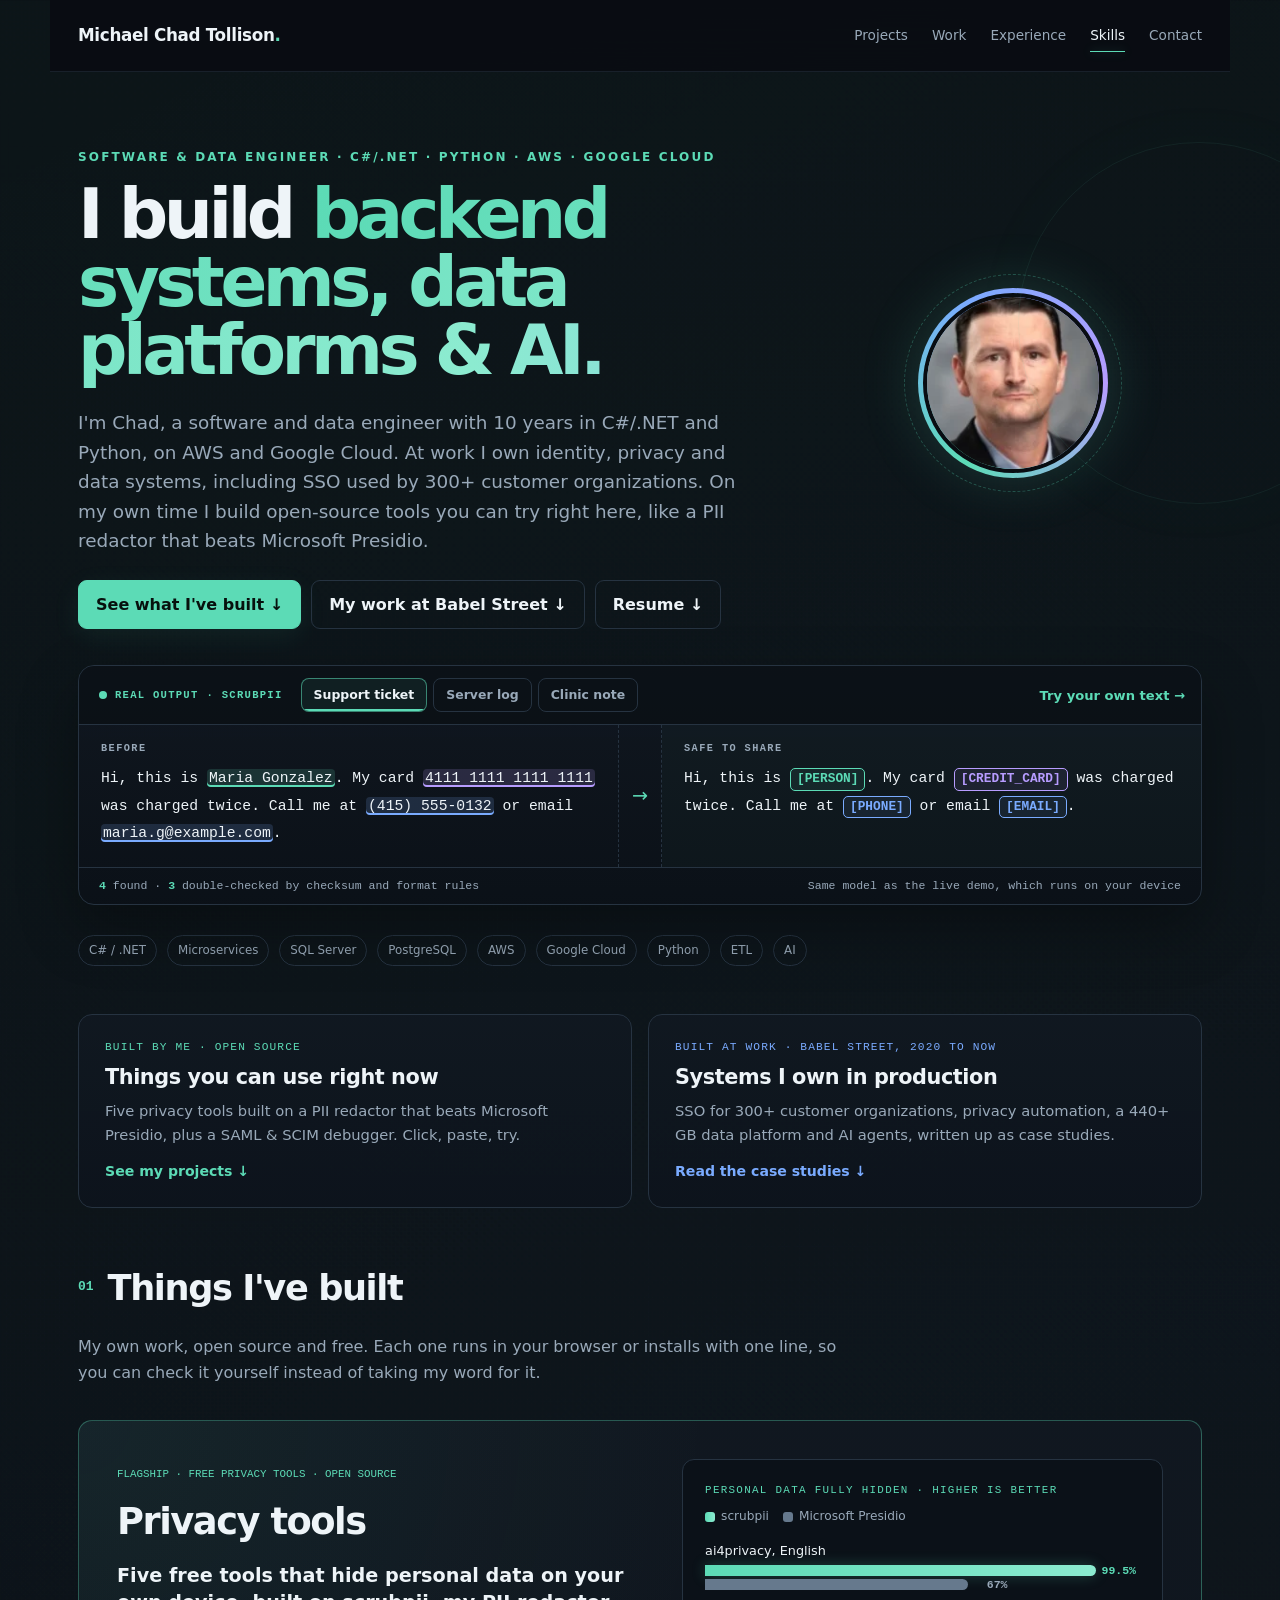
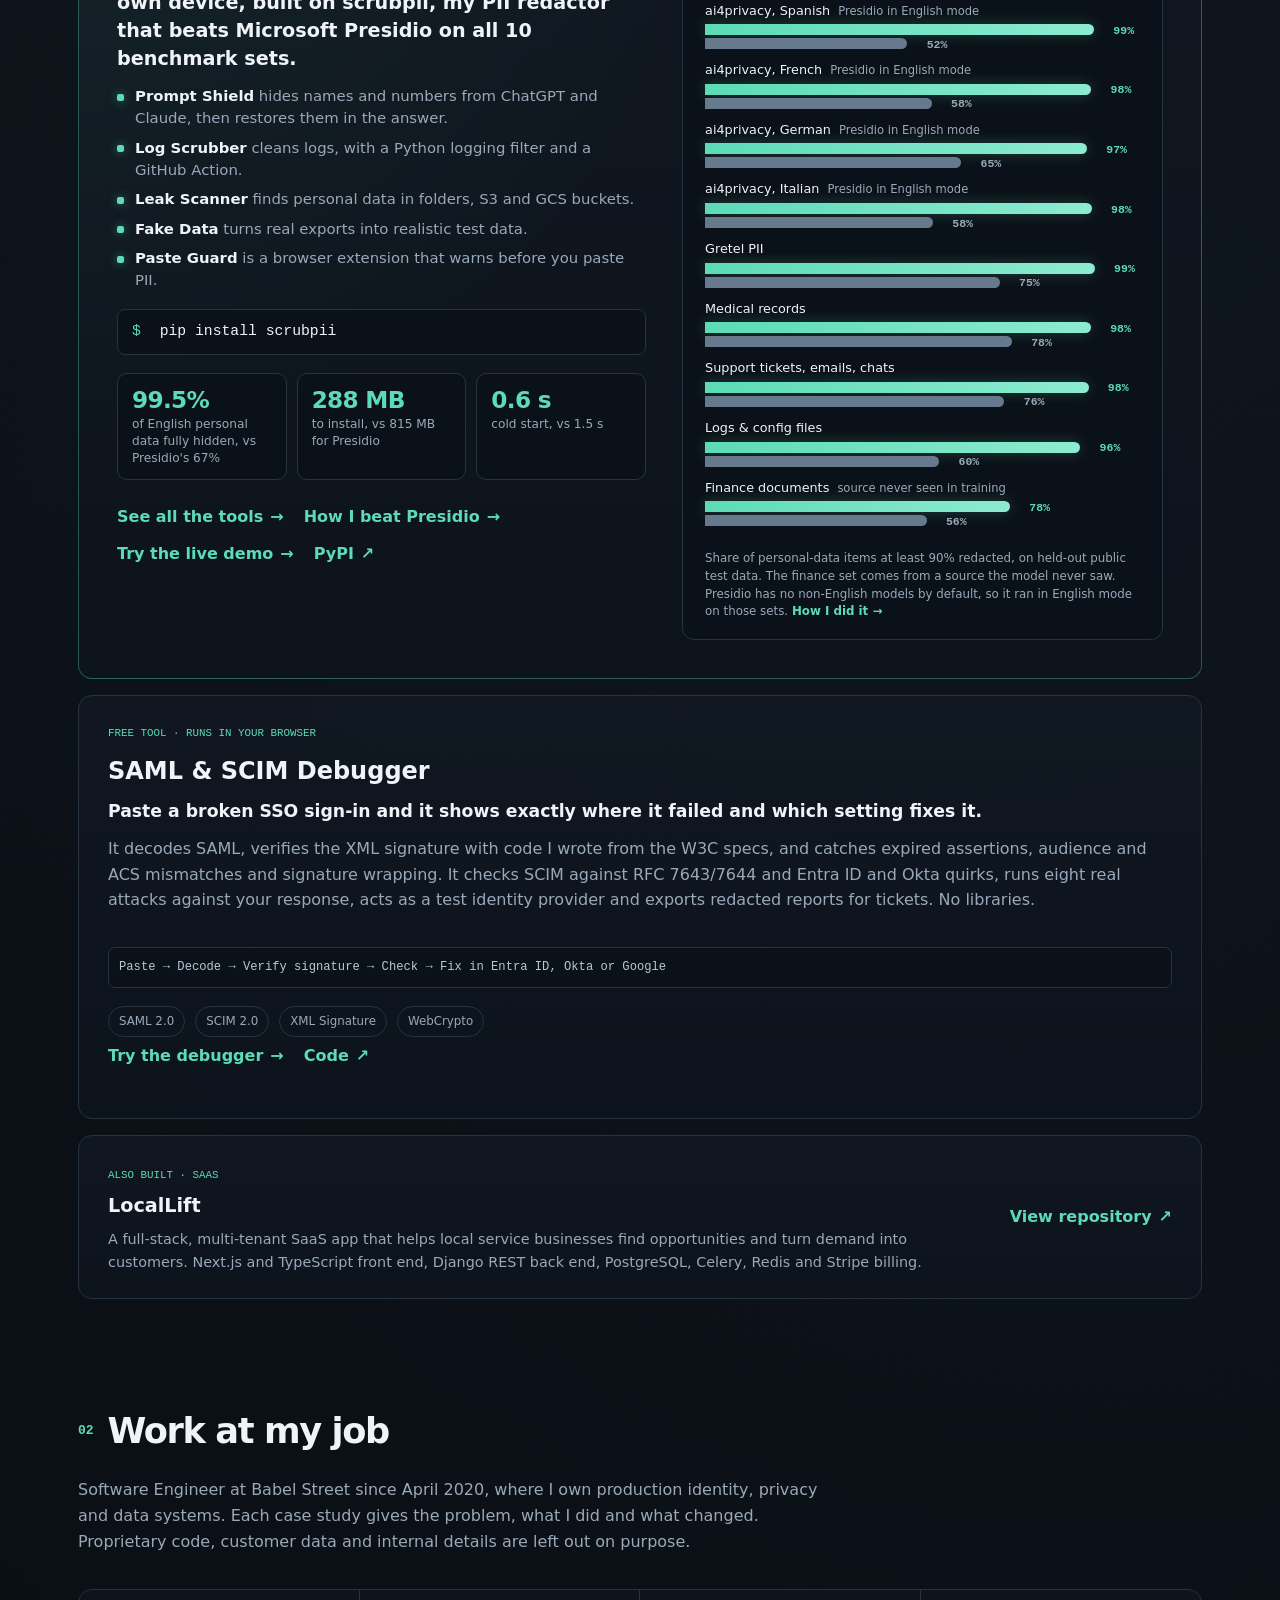
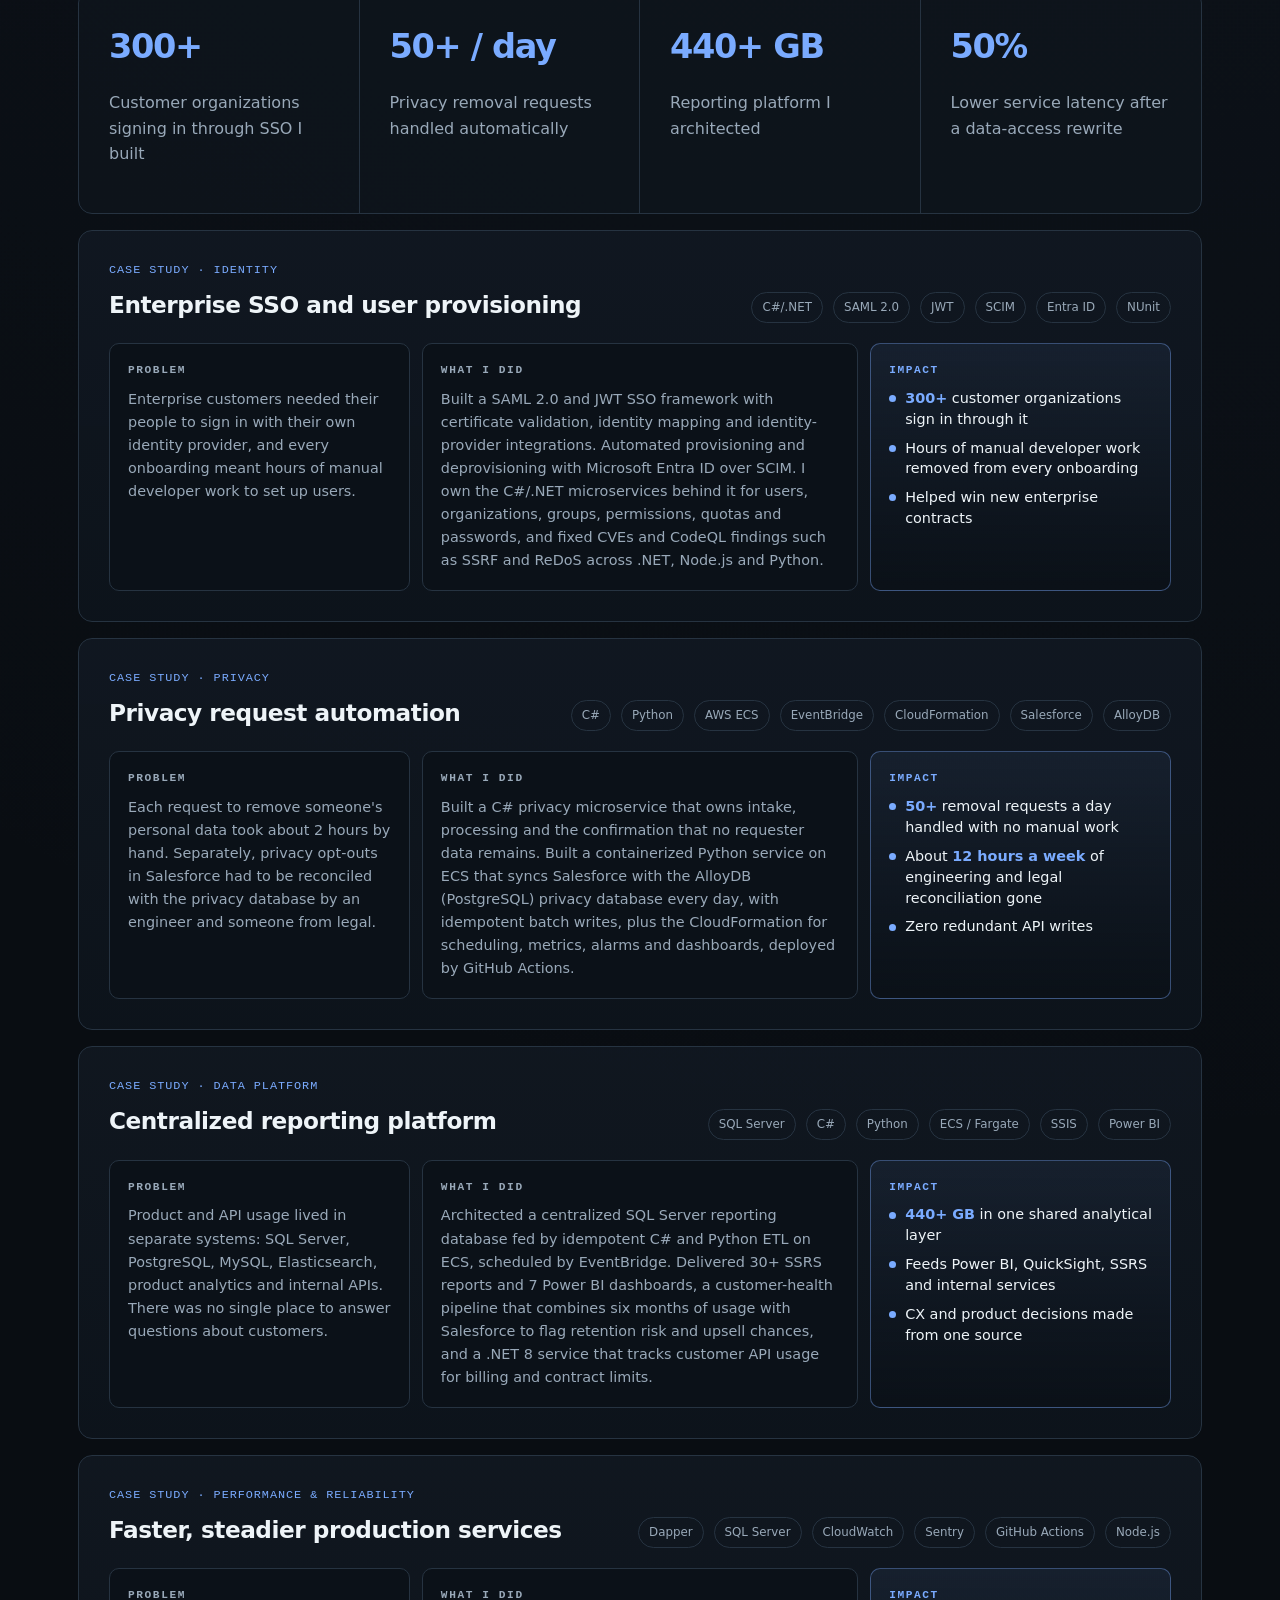
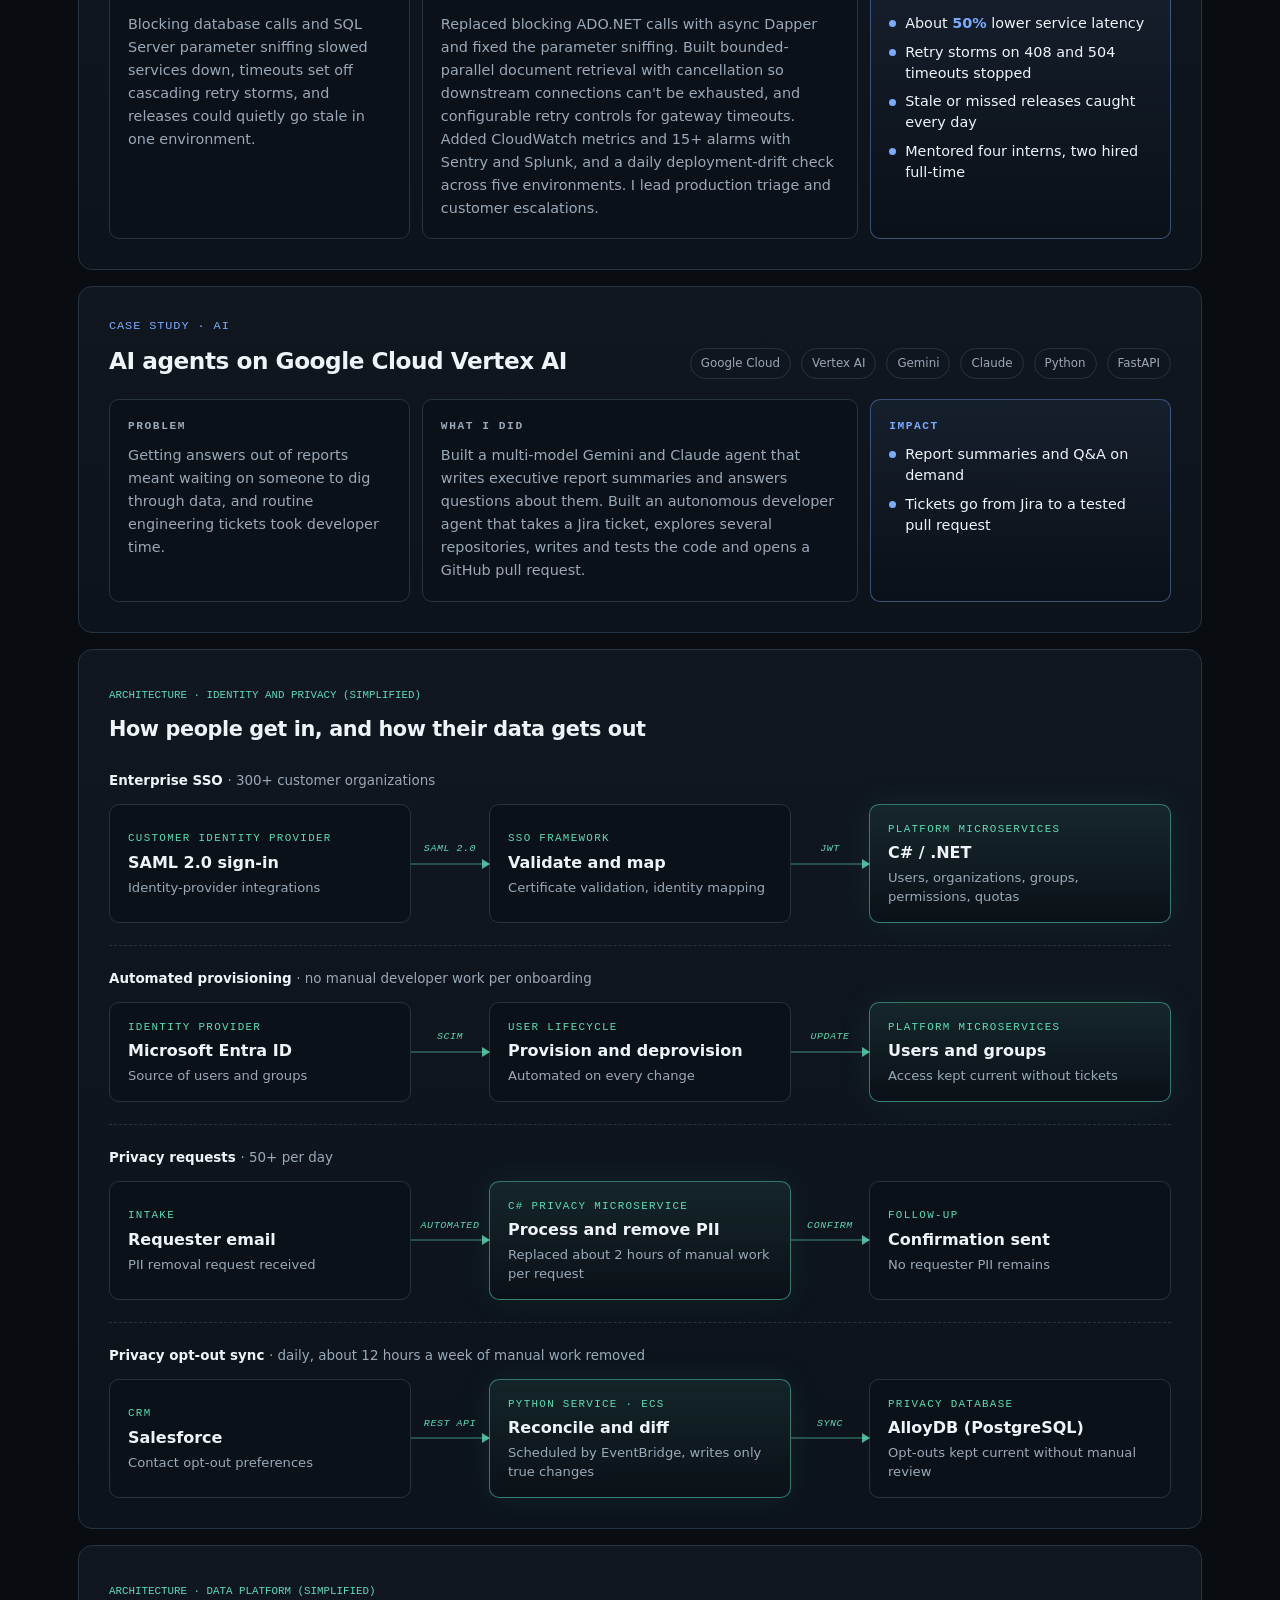
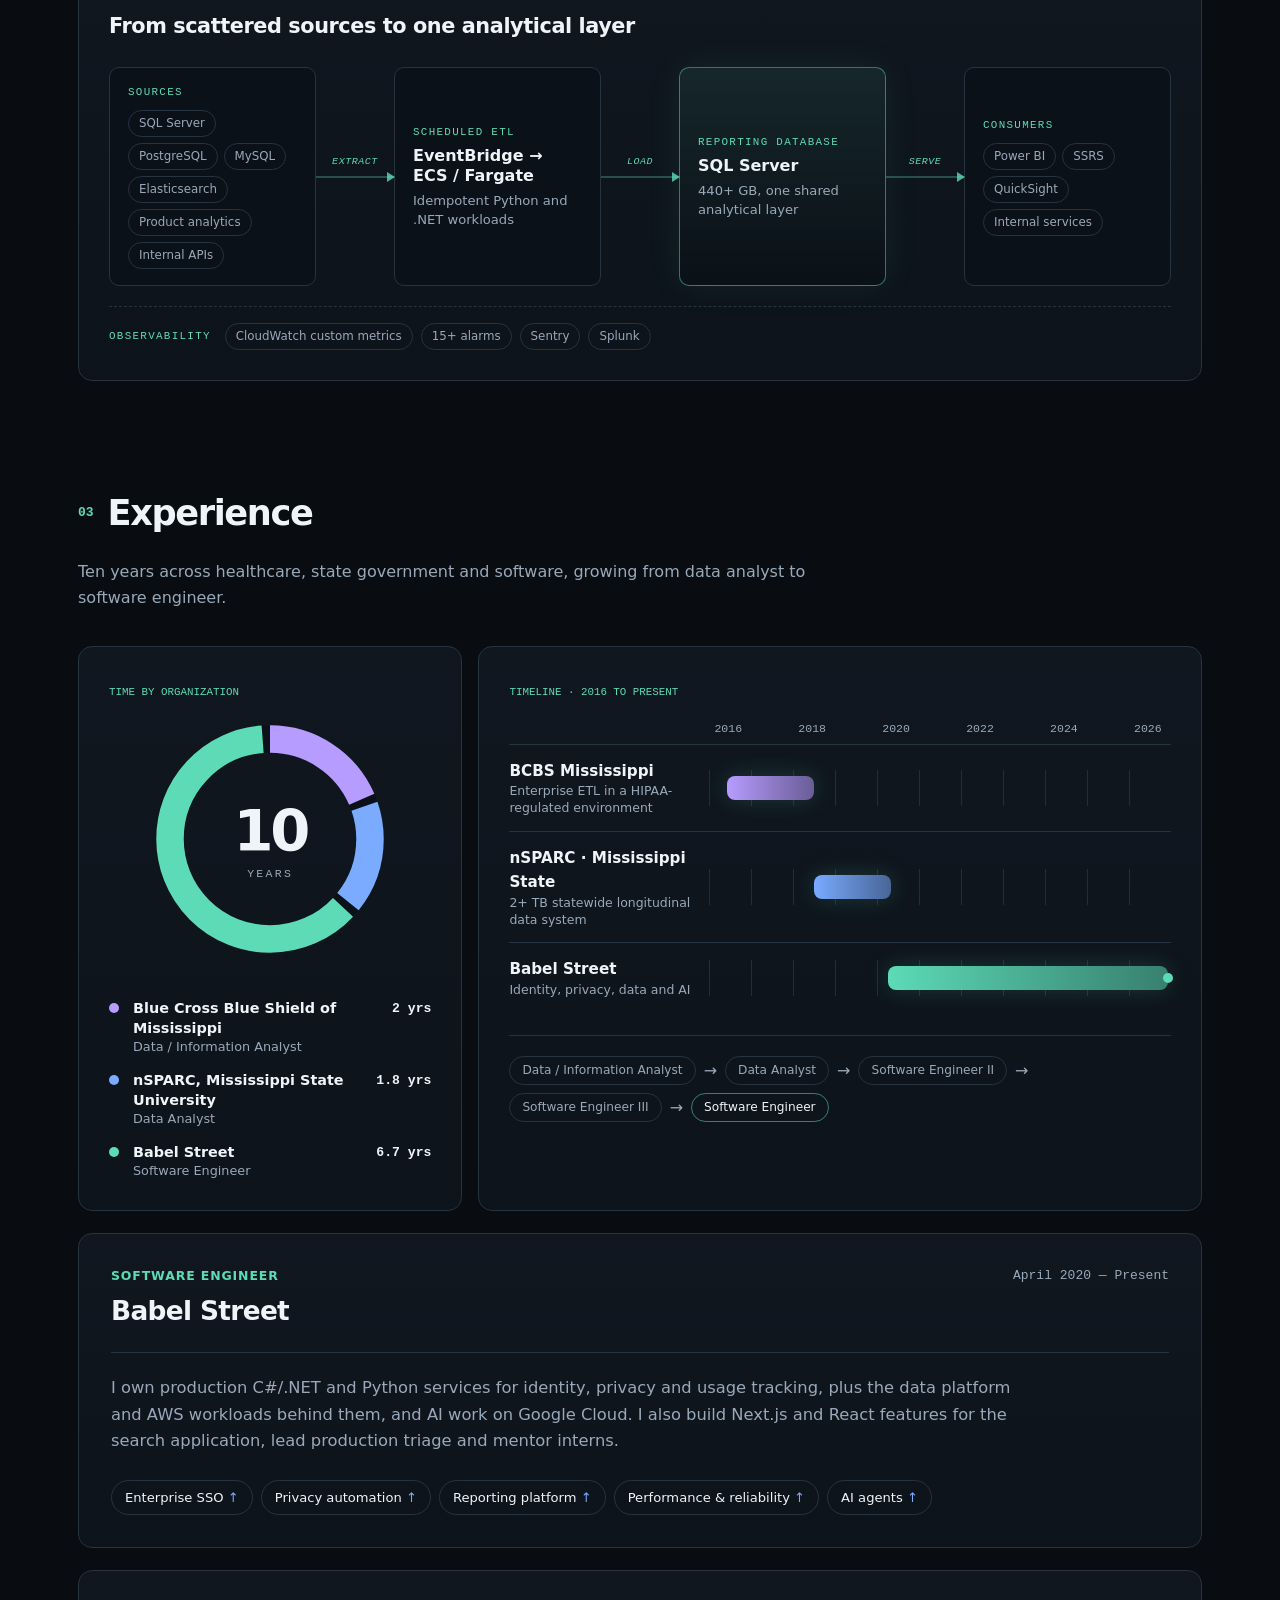
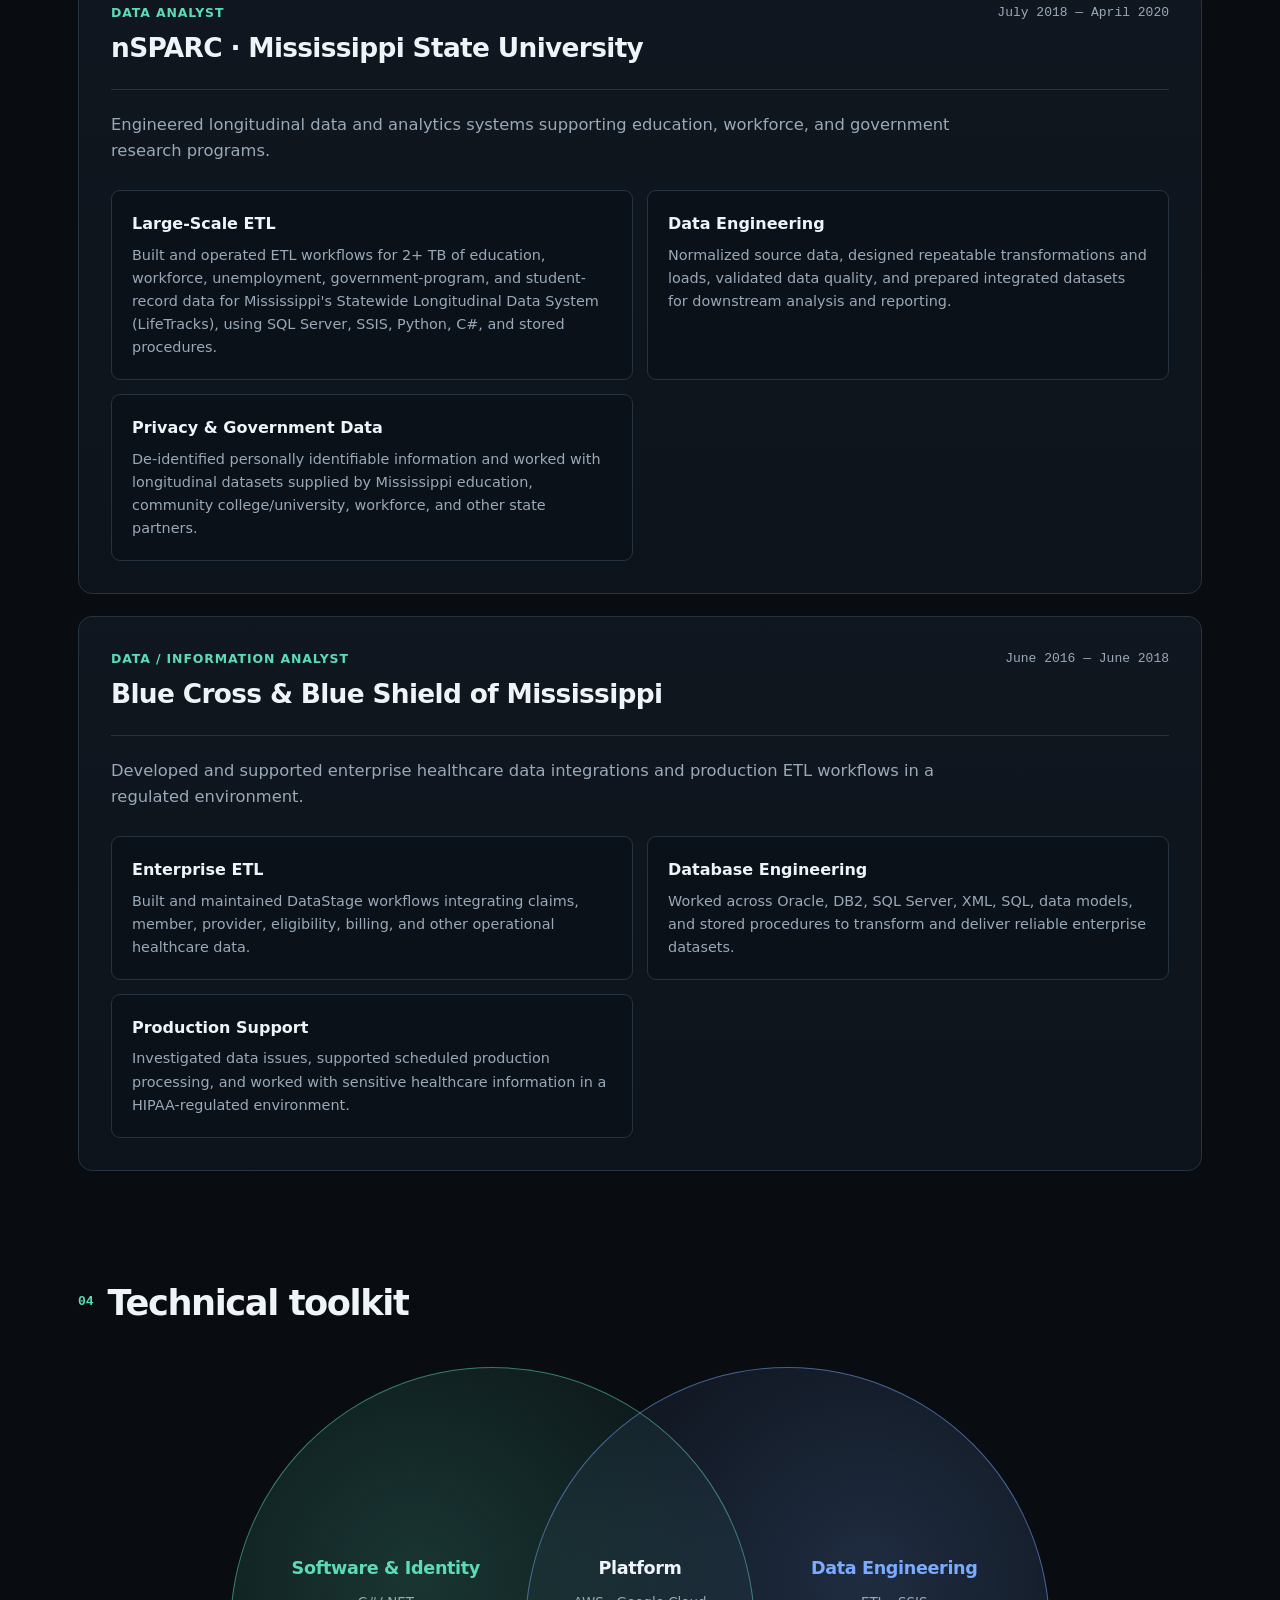
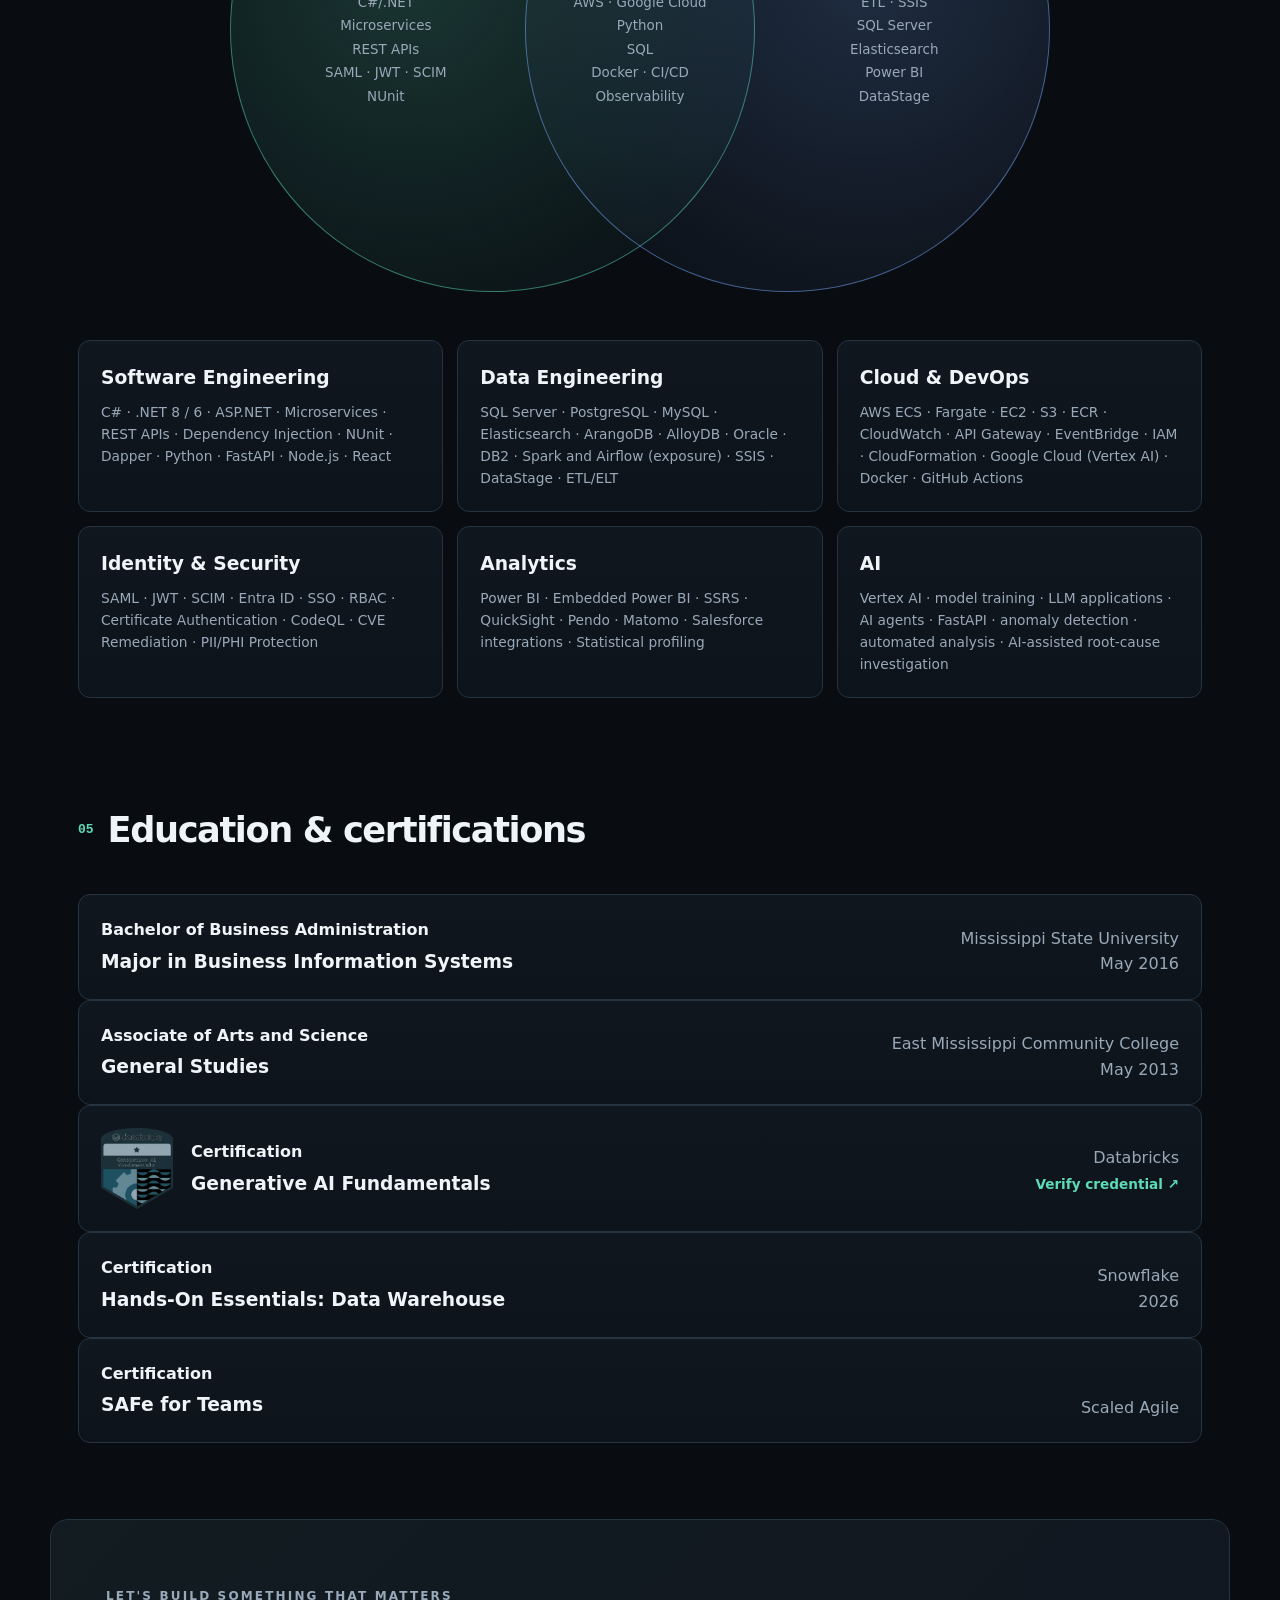
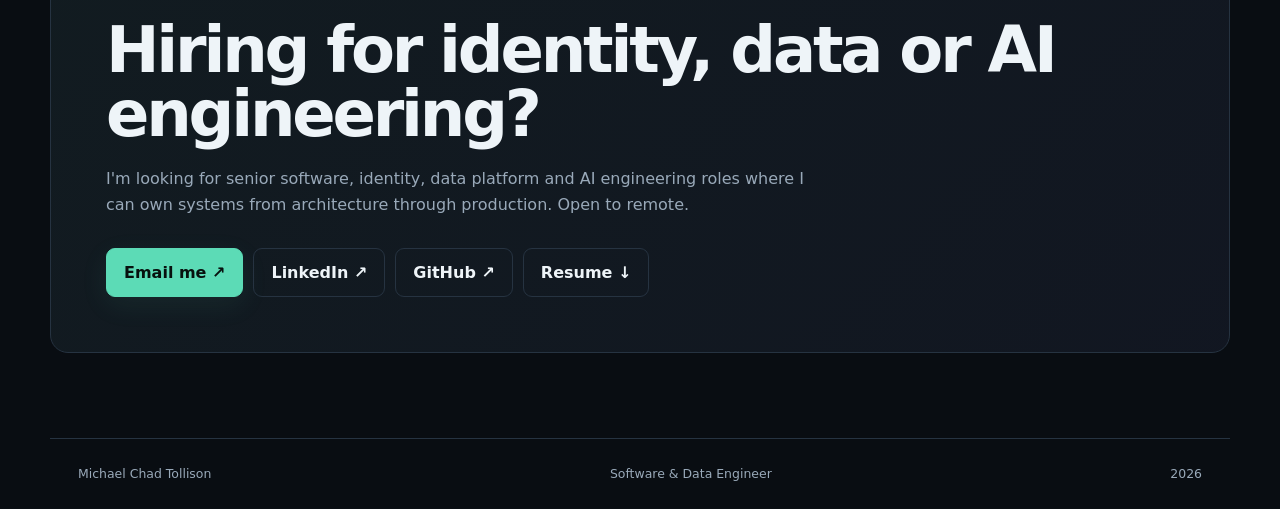
==== commit 7bf87dd7: "Hero x-ray demo, How I beat Presidio write-up, strict-score charts, link previews and a11y fixes - H" ====
--- a/index.html
+++ b/index.html
@@ -15,15 +15,16 @@
   <meta property="og:image" content="https://chadtollison.github.io/images/og-card.jpg">
   <meta property="og:image:width" content="1200">
   <meta property="og:image:height" content="630">
+  <meta property="og:image:alt" content="Michael Chad Tollison: I build backend systems, data platforms and AI">
   <meta name="twitter:card" content="summary_large_image">
-  <link rel="stylesheet" href="styles.css?v=2026-11-28c">
+  <link rel="stylesheet" href="styles.css?v=2026-11-28d">
 </head>
 <body>
   <div id="scroll-progress" aria-hidden="true"></div>
   <div class="cursor-glow" aria-hidden="true"></div>
 
   <header>
-    <a class="logo name-logo" href="#top" aria-label="Back to top">Michael Chad Tollison<span>.</span></a>
+    <a class="logo name-logo" href="#top" aria-label="Michael Chad Tollison, back to top">Michael Chad Tollison<span>.</span></a>
     <button class="menu-toggle" type="button" aria-label="Open navigation" aria-expanded="false">
       <span></span><span></span><span></span>
     </button>
@@ -58,11 +59,32 @@
           </figure>
         </div>
       </div>
-      <a class="redact-teaser reactive" href="https://chadtollison.github.io/privacy-tools/pii/" aria-label="Open the live PII redaction demo">
-        <small><i class="live-dot" aria-hidden="true"></i>LIVE DEMO · RUNS IN YOUR BROWSER</small>
-        <p aria-hidden="true">Hi, I'm <span class="t-pii" data-tag="NAME">Jane Doe</span>. Email me at <span class="t-pii" data-tag="EMAIL">jane@mail.com</span> or call <span class="t-pii" data-tag="PHONE">555-0142</span>.</p>
-        <b>Paste your own text <span>→</span></b>
-      </a>
+      <div class="xray reactive" id="xray" role="region" aria-label="Example: scrubpii finding and hiding personal data">
+        <div class="xray-bar">
+          <small><i class="live-dot" aria-hidden="true"></i>REAL OUTPUT<span class="xw"> · SCRUBPII</span></small>
+          <div class="xray-tabs" role="tablist" aria-label="Example texts">
+            <button type="button" role="tab" aria-selected="true" data-n="0">Support ticket<i aria-hidden="true"></i></button><button type="button" role="tab" aria-selected="false" data-n="1">Server log<i aria-hidden="true"></i></button><button type="button" role="tab" aria-selected="false" data-n="2">Clinic note<i aria-hidden="true"></i></button>
+          </div>
+          <a class="xray-cta" href="https://chadtollison.github.io/privacy-tools/pii/">Try your own text <span>→</span></a>
+        </div>
+        <div class="xray-panes">
+          <div class="xray-pane">
+            <span class="xray-lbl">Before</span>
+            <div class="xray-stack">
+              <p class="xs is-on is-done" data-n="0" data-found="4" data-rules="3">Hi, this is <mark class="f-p" style="--d:0">Maria Gonzalez</mark>. My card <mark class="f-f" style="--d:1">4111 1111 1111 1111</mark> was charged twice. Call me at <mark class="f-c" style="--d:2">(415) 555-0132</mark> or email <mark class="f-c" style="--d:3">maria.g@example.com</mark>.</p><p class="xs" data-n="1" data-found="3" data-rules="3">2026-11-28 09:14:02 WARN login failed user=<mark class="f-c" style="--d:0">dkim@example.org</mark> ip=<mark class="f-c" style="--d:1">203.0.113.42</mark> ssn=<mark class="f-f" style="--d:2">123-45-6789</mark></p><p class="xs" data-n="2" data-found="4" data-rules="1">Patient <mark class="f-p" style="--d:0">Robert Chen</mark>, DOB <mark class="f-l" style="--d:1">03/14/1968</mark>, seen at <mark class="f-l" style="--d:2">18 Willow Lane, Dayton</mark>. MRN <mark class="f-f" style="--d:3">88412093</mark>.</p>
+              <i class="xray-scan" aria-hidden="true"></i>
+            </div>
+          </div>
+          <div class="xray-arrow" aria-hidden="true">→</div>
+          <div class="xray-pane after">
+            <span class="xray-lbl">Safe to share</span>
+            <div class="xray-stack">
+              <p class="xs is-on is-done" data-n="0">Hi, this is <span class="tag f-p" style="--d:0">[PERSON]</span>. My card <span class="tag f-f" style="--d:1">[CREDIT_CARD]</span> was charged twice. Call me at <span class="tag f-c" style="--d:2">[PHONE]</span> or email <span class="tag f-c" style="--d:3">[EMAIL]</span>.</p><p class="xs" data-n="1">2026-11-28 09:14:02 WARN login failed user=<span class="tag f-c" style="--d:0">[EMAIL]</span> ip=<span class="tag f-c" style="--d:1">[IP_ADDRESS]</span> ssn=<span class="tag f-f" style="--d:2">[SSN]</span></p><p class="xs" data-n="2">Patient <span class="tag f-p" style="--d:0">[PERSON]</span>, DOB <span class="tag f-l" style="--d:1">[DATE_OF_BIRTH]</span>, seen at <span class="tag f-l" style="--d:2">[ADDRESS]</span>. MRN <span class="tag f-f" style="--d:3">[ID_NUMBER]</span>.</p>
+            </div>
+          </div>
+        </div>
+        <p class="xray-foot"><span class="xray-count" aria-live="off"><b>4</b> found · <b>3</b> double-checked by checksum and format rules</span><span>Same model as the live demo, which runs on your device</span></p>
+      </div>
       <div class="tags hero-tags" aria-label="Core technologies">
         <span>C# / .NET</span><span>Microservices</span><span>SQL Server</span><span>PostgreSQL</span><span>AWS</span><span>Google Cloud</span><span>Python</span><span>ETL</span><span>AI</span>
       </div>
@@ -91,7 +113,7 @@
         <div class="flag-copy">
           <small>FLAGSHIP · FREE PRIVACY TOOLS · OPEN SOURCE</small>
           <h3>Privacy tools</h3>
-          <p class="headline">Five free tools that hide personal data on your own device, built on scrubpii, my PII redactor that beats Microsoft Presidio on all 7 benchmark sets.</p>
+          <p class="headline">Five free tools that hide personal data on your own device, built on scrubpii, my PII redactor that beats Microsoft Presidio on all 10 benchmark sets.</p>
           <ul class="tool-list">
             <li><b>Prompt Shield</b> hides names and numbers from ChatGPT and Claude, then restores them in the answer.</li>
             <li><b>Log Scrubber</b> cleans logs, with a Python logging filter and a GitHub Action.</li>
@@ -101,28 +123,34 @@
           </ul>
           <div class="code-line"><span>$</span> pip install scrubpii</div>
           <div class="flag-stats">
-            <div><strong>0.99</strong><span>F1 vs Presidio's 0.81 on ai4privacy English</span></div>
+            <div><strong>99.5%</strong><span>of English personal data fully hidden, vs Presidio's 67%</span></div>
             <div><strong>288 MB</strong><span>to install, vs 815 MB for Presidio</span></div>
             <div><strong>0.6 s</strong><span>cold start, vs 1.5 s</span></div>
           </div>
           <div class="links">
             <a class="projectlink live" href="https://chadtollison.github.io/privacy-tools/">See all the tools <span>→</span></a>
+            <a class="projectlink" href="how-i-beat-presidio/">How I beat Presidio <span>→</span></a>
             <a class="projectlink" href="https://chadtollison.github.io/privacy-tools/pii/">Try the live demo <span>→</span></a>
             <a class="projectlink" href="https://pypi.org/project/scrubpii/" target="_blank" rel="noreferrer">PyPI <span>↗</span></a>
           </div>
         </div>
         <figure class="bench" data-chart aria-labelledby="bench-cap">
-          <figcaption id="bench-cap"><small>F1 SCORE · HIGHER IS BETTER</small><span><i class="k-me"></i>scrubpii <i class="k-them"></i>Microsoft Presidio</span></figcaption>
+          <figcaption id="bench-cap"><small>PERSONAL DATA FULLY HIDDEN · HIGHER IS BETTER</small><span><i class="k-me"></i>scrubpii <i class="k-them"></i>Microsoft Presidio</span></figcaption>
           <div class="bench-rows">
-            <div class="brow" style="--a:99%;--b:81%"><span>ai4privacy, English</span><div><i class="me"><b>.99</b></i><i class="them"><b>.81</b></i></div></div>
-            <div class="brow" style="--a:99%;--b:63%"><span>ai4privacy, Spanish</span><div><i class="me"><b>.99</b></i><i class="them"><b>.63</b></i></div></div>
-            <div class="brow" style="--a:99%;--b:85%"><span>Gretel PII</span><div><i class="me"><b>.99</b></i><i class="them"><b>.85</b></i></div></div>
-            <div class="brow" style="--a:91%;--b:82%"><span>Medical records <em>never trained on</em></span><div><i class="me"><b>.91</b></i><i class="them"><b>.82</b></i></div></div>
-            <div class="brow" style="--a:88%;--b:72%"><span>Logs &amp; config files <em>never trained on</em></span><div><i class="me"><b>.88</b></i><i class="them"><b>.72</b></i></div></div>
-            <div class="brow" style="--a:87%;--b:78%"><span>Tickets, emails, transcripts <em>never trained on</em></span><div><i class="me"><b>.87</b></i><i class="them"><b>.78</b></i></div></div>
-            <div class="brow" style="--a:80%;--b:52%"><span>Finance documents <em>never trained on</em></span><div><i class="me"><b>.80</b></i><i class="them"><b>.52</b></i></div></div>
-          </div>
-          <p class="bench-note">Held-out public data, measured on GitHub Actions. Includes four sets the model never saw in training.</p>
+            <!-- chart:home -->
+            <div class="brow" style="--a:99.5%;--b:66.8%"><span>ai4privacy, English</span><div><i class="me"><b>99.5%</b></i><i class="them"><b>67%</b></i></div></div>
+            <div class="brow" style="--a:99.0%;--b:51.5%"><span>ai4privacy, Spanish <em>Presidio in English mode</em></span><div><i class="me"><b>99%</b></i><i class="them"><b>52%</b></i></div></div>
+            <div class="brow" style="--a:98.3%;--b:57.7%"><span>ai4privacy, French <em>Presidio in English mode</em></span><div><i class="me"><b>98%</b></i><i class="them"><b>58%</b></i></div></div>
+            <div class="brow" style="--a:97.2%;--b:65.2%"><span>ai4privacy, German <em>Presidio in English mode</em></span><div><i class="me"><b>97%</b></i><i class="them"><b>65%</b></i></div></div>
+            <div class="brow" style="--a:98.4%;--b:58.0%"><span>ai4privacy, Italian <em>Presidio in English mode</em></span><div><i class="me"><b>98%</b></i><i class="them"><b>58%</b></i></div></div>
+            <div class="brow" style="--a:99.2%;--b:75.0%"><span>Gretel PII</span><div><i class="me"><b>99%</b></i><i class="them"><b>75%</b></i></div></div>
+            <div class="brow" style="--a:98.2%;--b:78.1%"><span>Medical records</span><div><i class="me"><b>98%</b></i><i class="them"><b>78%</b></i></div></div>
+            <div class="brow" style="--a:97.6%;--b:76.2%"><span>Support tickets, emails, chats</span><div><i class="me"><b>98%</b></i><i class="them"><b>76%</b></i></div></div>
+            <div class="brow" style="--a:95.5%;--b:59.6%"><span>Logs &amp; config files</span><div><i class="me"><b>96%</b></i><i class="them"><b>60%</b></i></div></div>
+            <div class="brow" style="--a:77.6%;--b:56.4%"><span>Finance documents <em>source never seen in training</em></span><div><i class="me"><b>78%</b></i><i class="them"><b>56%</b></i></div></div>
+            <!-- /chart:home -->
+          </div>
+          <p class="bench-note">Share of personal-data items at least 90% redacted, on held-out public test data. The finance set comes from a source the model never saw. Presidio has no non-English models by default, so it ran in English mode on those sets. <a href="how-i-beat-presidio/">How I did it →</a></p>
         </figure>
       </article>
 
@@ -457,7 +485,7 @@
   </main>
 
   <footer><span>Michael Chad Tollison</span><span>Software & Data Engineer</span><span id="year"></span></footer>
-  <script src="script.js?v=2026-11-28a"></script>
+  <script src="script.js?v=2026-11-28d"></script>
   <!-- Private visitor stats: https://chadtollison.goatcounter.com -->
   <script data-goatcounter="https://chadtollison.goatcounter.com/count" async src="https://gc.zgo.at/count.js"></script>
 </body>
--- a/styles.css
+++ b/styles.css
@@ -338,3 +338,52 @@
 .tool-list li{position:relative;padding-left:18px;color:var(--muted);font-size:.93rem;line-height:1.5}
 .tool-list li:before{content:"";position:absolute;left:0;top:.6em;width:7px;height:7px;border-radius:2px;background:var(--accent);box-shadow:0 0 10px rgba(92,219,182,.5)}
 .tool-list b{color:var(--text)}
+
+/* ===== v4 hero: "x-ray" demo, real scrubpii output on three sample texts ===== */
+.xray{--amber:#f5c46b;margin-top:44px;border:1px solid var(--line);border-radius:16px;background:linear-gradient(180deg,rgba(17,24,33,.96),rgba(11,17,24,.98));box-shadow:0 24px 60px rgba(0,0,0,.32);overflow:hidden}
+.xray-bar{display:flex;align-items:center;gap:18px;padding:12px 16px 12px 20px;border-bottom:1px solid var(--line);background:rgba(9,13,18,.55)}
+.xray-bar small{display:flex;align-items:center;gap:8px;font:600 .66rem/1 monospace;letter-spacing:.12em;color:var(--accent);white-space:nowrap}
+.xray-tabs{display:flex;gap:6px;flex:1;min-width:0}
+.xray-tabs button{position:relative;overflow:hidden;border:1px solid var(--line);background:transparent;color:var(--muted);border-radius:8px;padding:6px 12px;font-size:.78rem;font-weight:600;cursor:pointer;white-space:nowrap;transition:color .2s ease,border-color .2s ease,background .2s ease}
+.xray-tabs button:hover{color:var(--text);border-color:#3a4b5d}
+.xray-tabs button[aria-selected="true"]{color:var(--text);border-color:rgba(92,219,182,.55);background:rgba(92,219,182,.07)}
+.xray-tabs button i{position:absolute;left:0;bottom:0;height:2px;width:100%;background:var(--accent);transform:scaleX(0);transform-origin:left}
+.xray.auto .xray-tabs button[aria-selected="true"] i{animation:xrayFill var(--dwell,3600ms) linear forwards}
+.xray.paused .xray-tabs button i{animation-play-state:paused}
+@keyframes xrayFill{to{transform:scaleX(1)}}
+.xray-cta{margin-left:auto;font-size:.82rem;font-weight:700;color:var(--accent);white-space:nowrap}
+.xray-cta span{display:inline-block;transition:transform .2s ease}.xray-cta:hover span{transform:translateX(3px)}
+.xray-panes{display:grid;grid-template-columns:1fr auto 1fr;align-items:stretch}
+.xray-pane{padding:18px 22px 20px;min-width:0}
+.xray-pane.after{background:rgba(92,219,182,.025)}
+.xray-arrow{display:flex;align-items:center;padding:0 4px;color:var(--accent);font-size:1.2rem;border-left:1px dashed var(--line);border-right:1px dashed var(--line);width:44px;justify-content:center}
+.xray-lbl{display:block;font:600 .64rem/1 monospace;letter-spacing:.14em;text-transform:uppercase;color:var(--muted);margin-bottom:12px}
+.xray-stack{display:grid;position:relative}
+.xray-stack>.xs{grid-area:1/1;margin:0;font:400 .92rem/1.85 ui-monospace,SFMono-Regular,Menlo,Consolas,monospace;color:var(--text);opacity:0;visibility:hidden;transform:translateY(6px);transition:opacity .35s ease,transform .35s ease,visibility 0s .35s;overflow-wrap:anywhere}
+.xray-stack>.xs.is-on{opacity:1;visibility:visible;transform:none;transition:opacity .35s ease,transform .35s ease}
+.xray mark{color:inherit;background:transparent;border-radius:4px;padding:1px 2px;box-shadow:inset 0 -2px 0 transparent;transition:background .3s ease,box-shadow .3s ease}
+.xray .tag{display:inline-block;border-radius:5px;padding:0 6px;font-weight:700;font-size:.8rem;line-height:1.6;border:1px solid currentColor;color:var(--muted);opacity:.18;transform:scale(.92);transition:opacity .3s ease,transform .3s cubic-bezier(.3,1.6,.5,1),color .3s ease,background .3s ease}
+.xray .is-done mark,.xray .is-scan mark{transition-delay:calc(var(--d)*.32s + .25s)}
+.xray .is-done .tag,.xray .is-scan .tag{transition-delay:calc(var(--d)*.32s + .4s)}
+.xray .is-done mark.f-p,.xray .is-scan mark.f-p{background:rgba(92,219,182,.16);box-shadow:inset 0 -2px 0 var(--accent)}
+.xray .is-done mark.f-c,.xray .is-scan mark.f-c{background:rgba(122,171,255,.16);box-shadow:inset 0 -2px 0 var(--blue)}
+.xray .is-done mark.f-f,.xray .is-scan mark.f-f{background:rgba(183,156,255,.16);box-shadow:inset 0 -2px 0 var(--violet)}
+.xray .is-done mark.f-l,.xray .is-scan mark.f-l{background:rgba(245,196,107,.14);box-shadow:inset 0 -2px 0 var(--amber)}
+.xray .is-done .tag,.xray .is-scan .tag{opacity:1;transform:none}
+.xray .is-done .tag.f-p,.xray .is-scan .tag.f-p{color:var(--accent);background:rgba(92,219,182,.08)}
+.xray .is-done .tag.f-c,.xray .is-scan .tag.f-c{color:var(--blue);background:rgba(122,171,255,.08)}
+.xray .is-done .tag.f-f,.xray .is-scan .tag.f-f{color:var(--violet);background:rgba(183,156,255,.08)}
+.xray .is-done .tag.f-l,.xray .is-scan .tag.f-l{color:var(--amber);background:rgba(245,196,107,.08)}
+.xray-scan{position:absolute;top:-6px;bottom:-6px;left:0;width:2px;background:linear-gradient(180deg,transparent,var(--accent),transparent);box-shadow:0 0 18px 3px rgba(92,219,182,.45);opacity:0;pointer-events:none}
+.xray.scanning .xray-scan{animation:xrayScan 1.3s cubic-bezier(.5,0,.4,1) forwards}
+@keyframes xrayScan{0%{opacity:0;left:0}12%{opacity:1}88%{opacity:1}100%{opacity:0;left:100%}}
+.xray-foot{display:flex;justify-content:space-between;gap:16px;flex-wrap:wrap;margin:0;padding:10px 20px;border-top:1px solid var(--line);font:500 .72rem/1.4 monospace;color:var(--muted)}
+.xray-foot b{color:var(--accent);font-weight:700}
+@media(max-width:900px){.xray-bar{flex-wrap:wrap}.xray-tabs{order:3;flex-basis:100%}.xray-panes{grid-template-columns:1fr}.xray-arrow{width:auto;height:24px;border:0;border-top:1px dashed var(--line);border-bottom:1px dashed var(--line);font-size:0}.xray-arrow:before{content:"↓";font-size:1rem}}
+@media(max-width:560px){.xray{margin-top:28px;border-radius:14px}.xray-bar{padding:11px 14px;gap:10px}.xray-tabs{overflow-x:auto;scrollbar-width:none}.xray-tabs button{padding:6px 10px;font-size:.74rem}.xray-pane{padding:14px 16px 16px}.xray-stack>.xs{font-size:.84rem;line-height:1.8}.xray-foot{padding:10px 16px}.xray-foot span+span{display:none}}
+@media(prefers-reduced-motion:reduce){.xray-scan{display:none}.xray .xs mark,.xray .xs .tag{transition:none!important}}
+@media(min-width:561px){.xray mark{white-space:nowrap}}
+@media(min-width:901px){.hero{padding-top:64px}.hero-copy h1{font-size:clamp(2.9rem,5.4vw,5.1rem);margin:14px 0 24px}.hero .buttons{margin-top:24px}.xray{margin-top:36px}}
+@media(max-width:560px){.xray-bar small .xw{display:none}}
+.brow b{right:-40px}.bench-rows{padding-right:42px}.k-them,.brow .them{background:#66798d}
+.bench-note a{color:var(--accent);font-weight:700;white-space:nowrap}
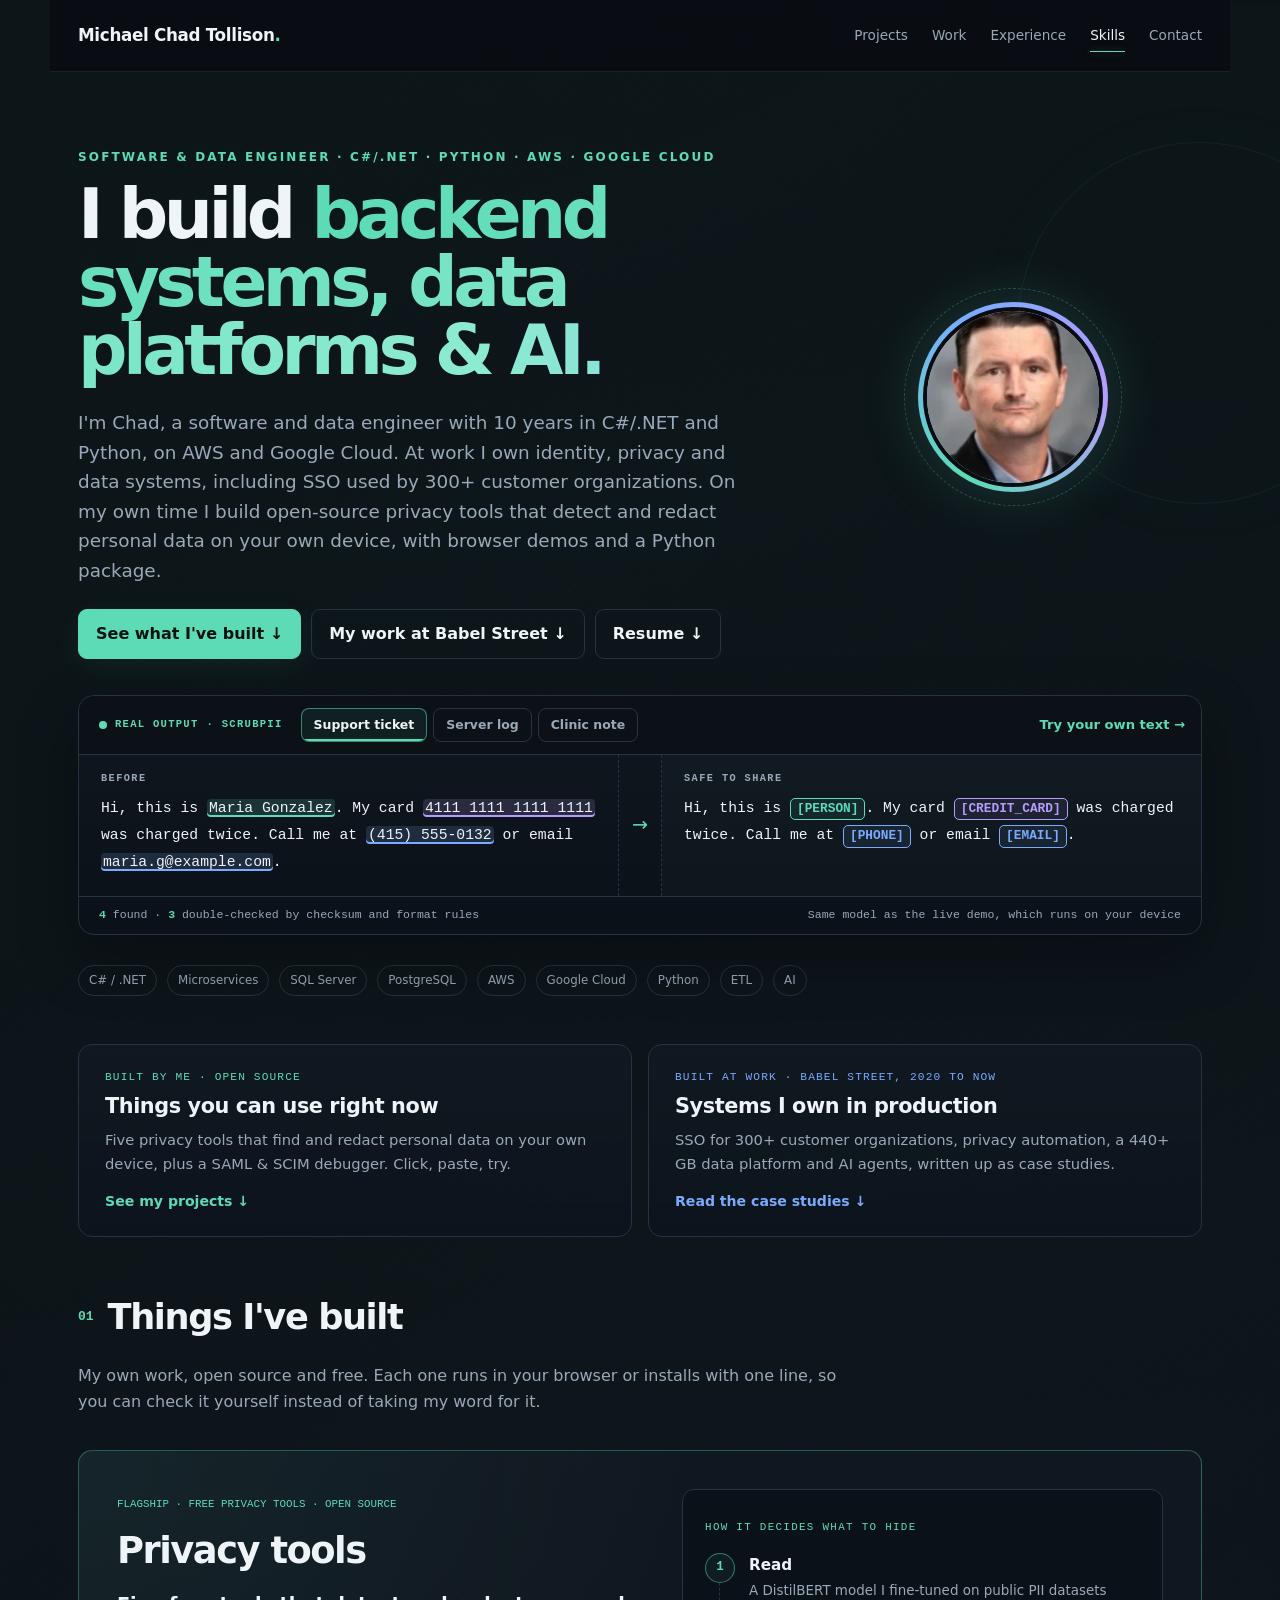
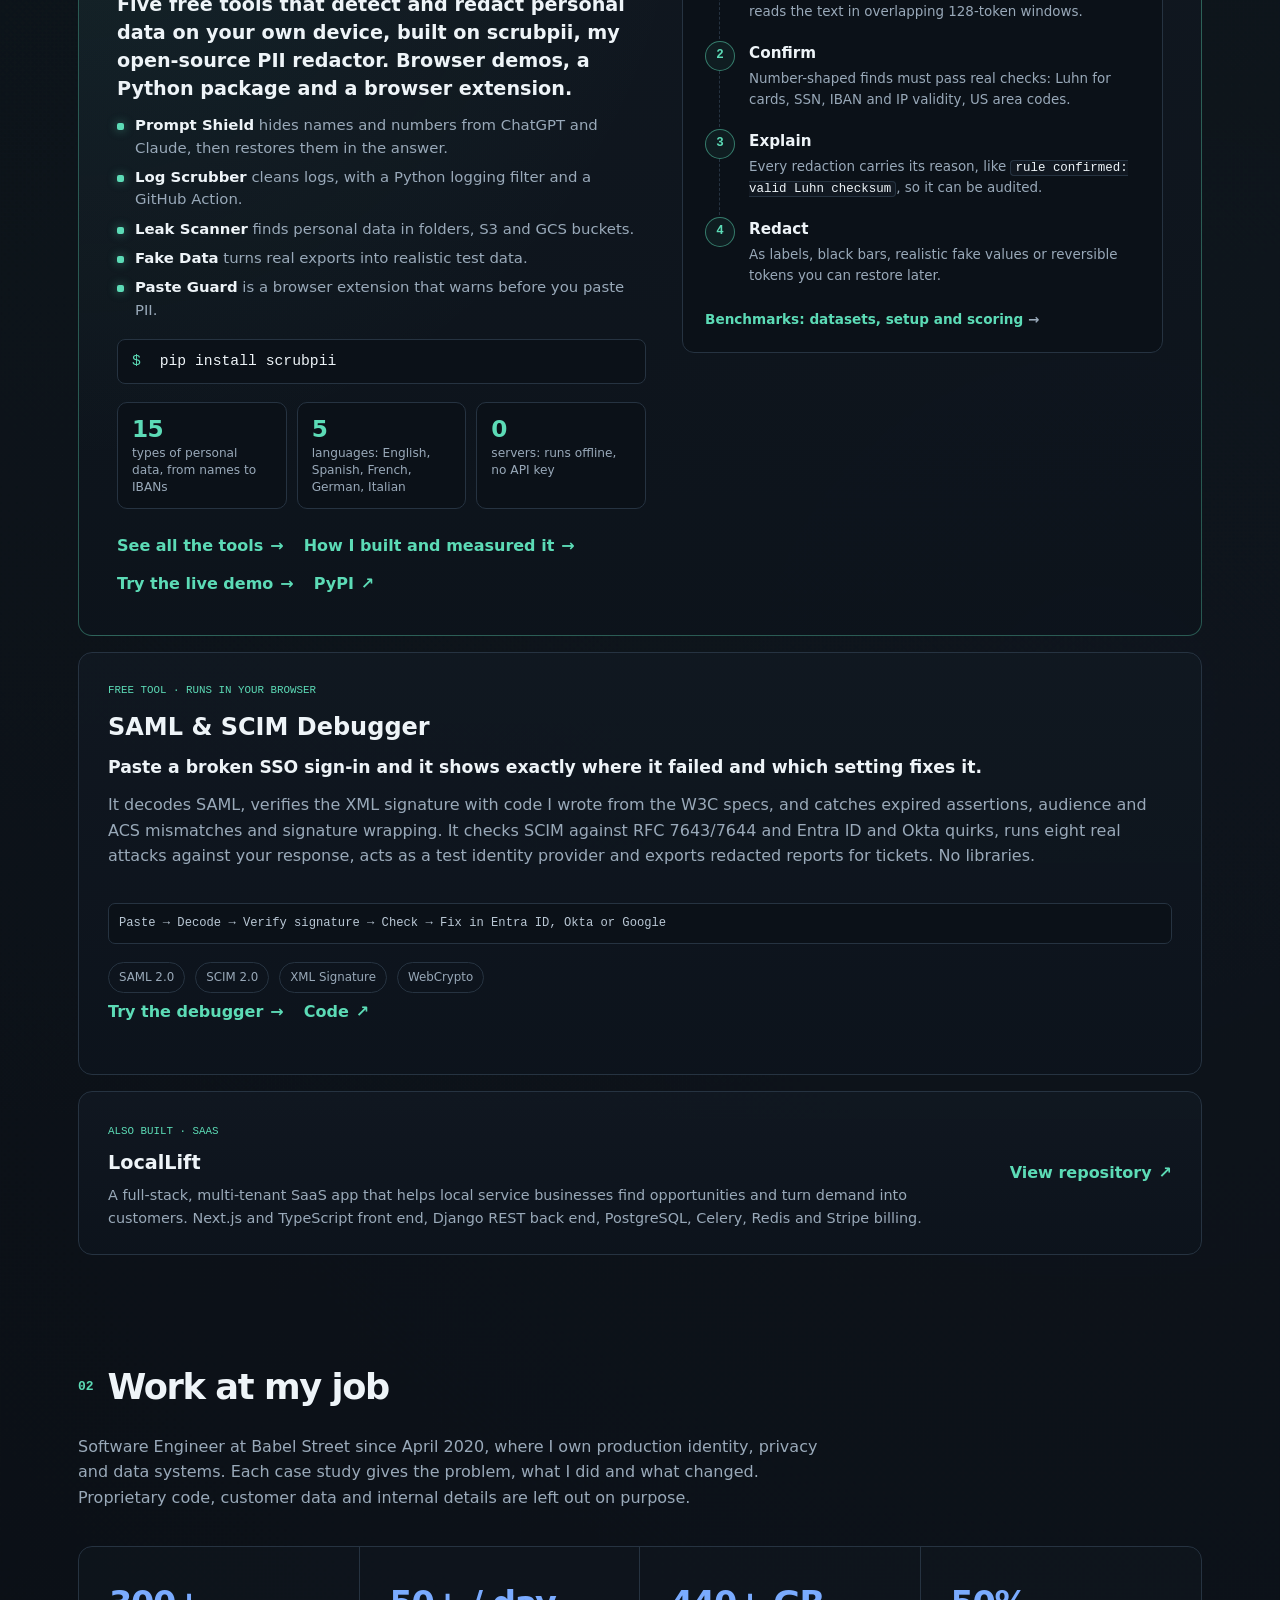
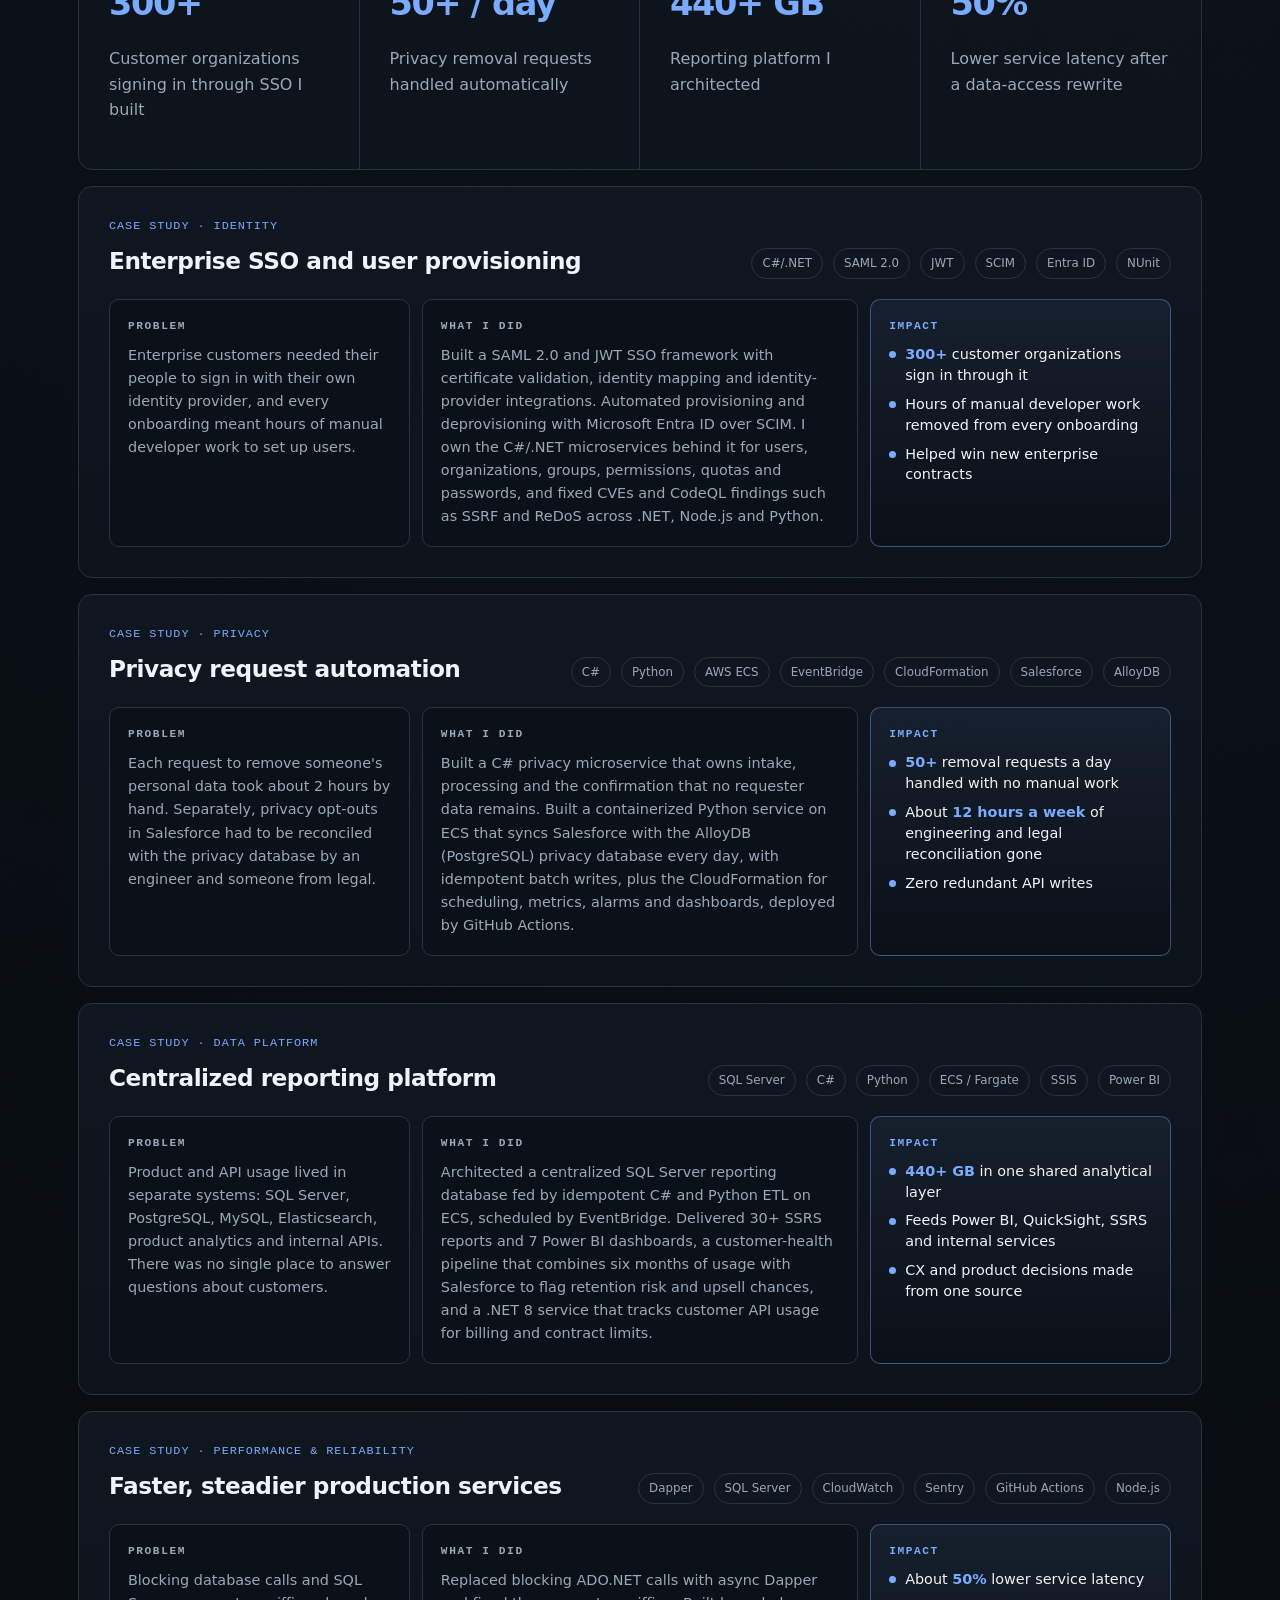
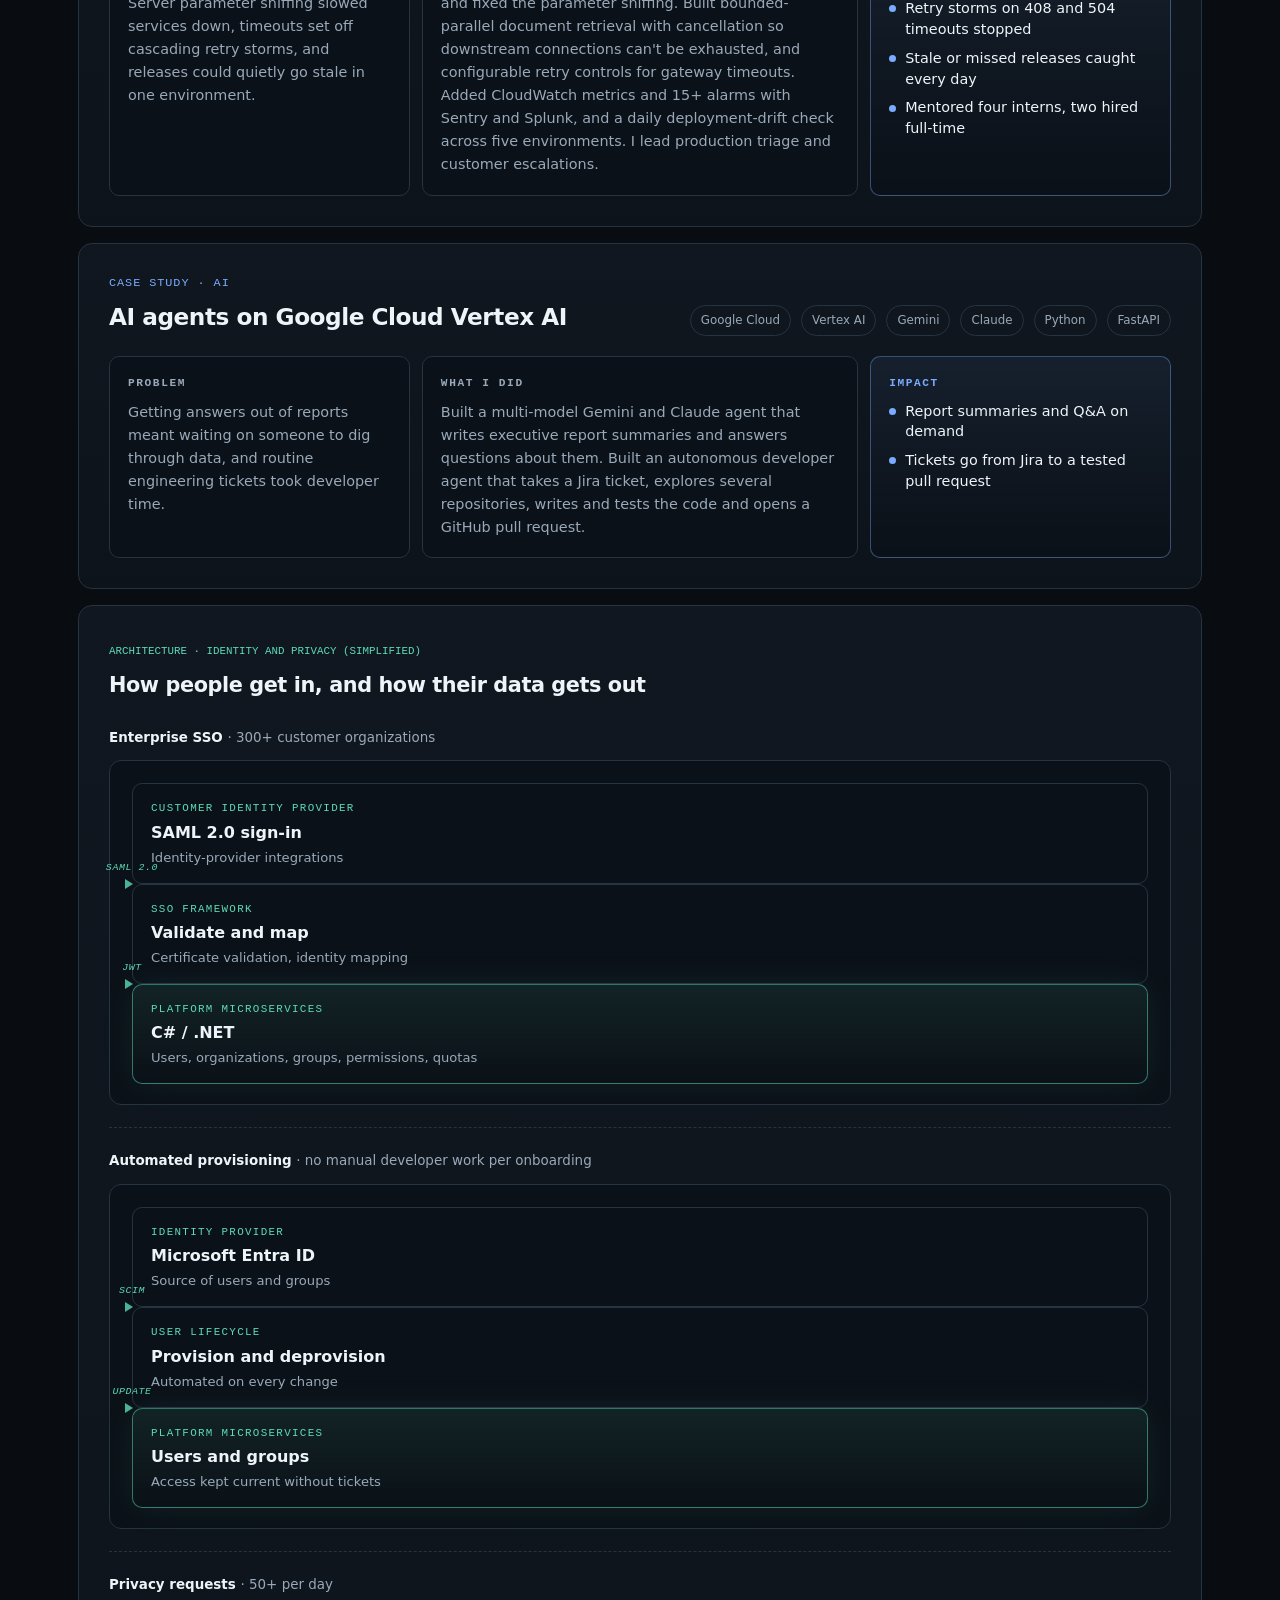
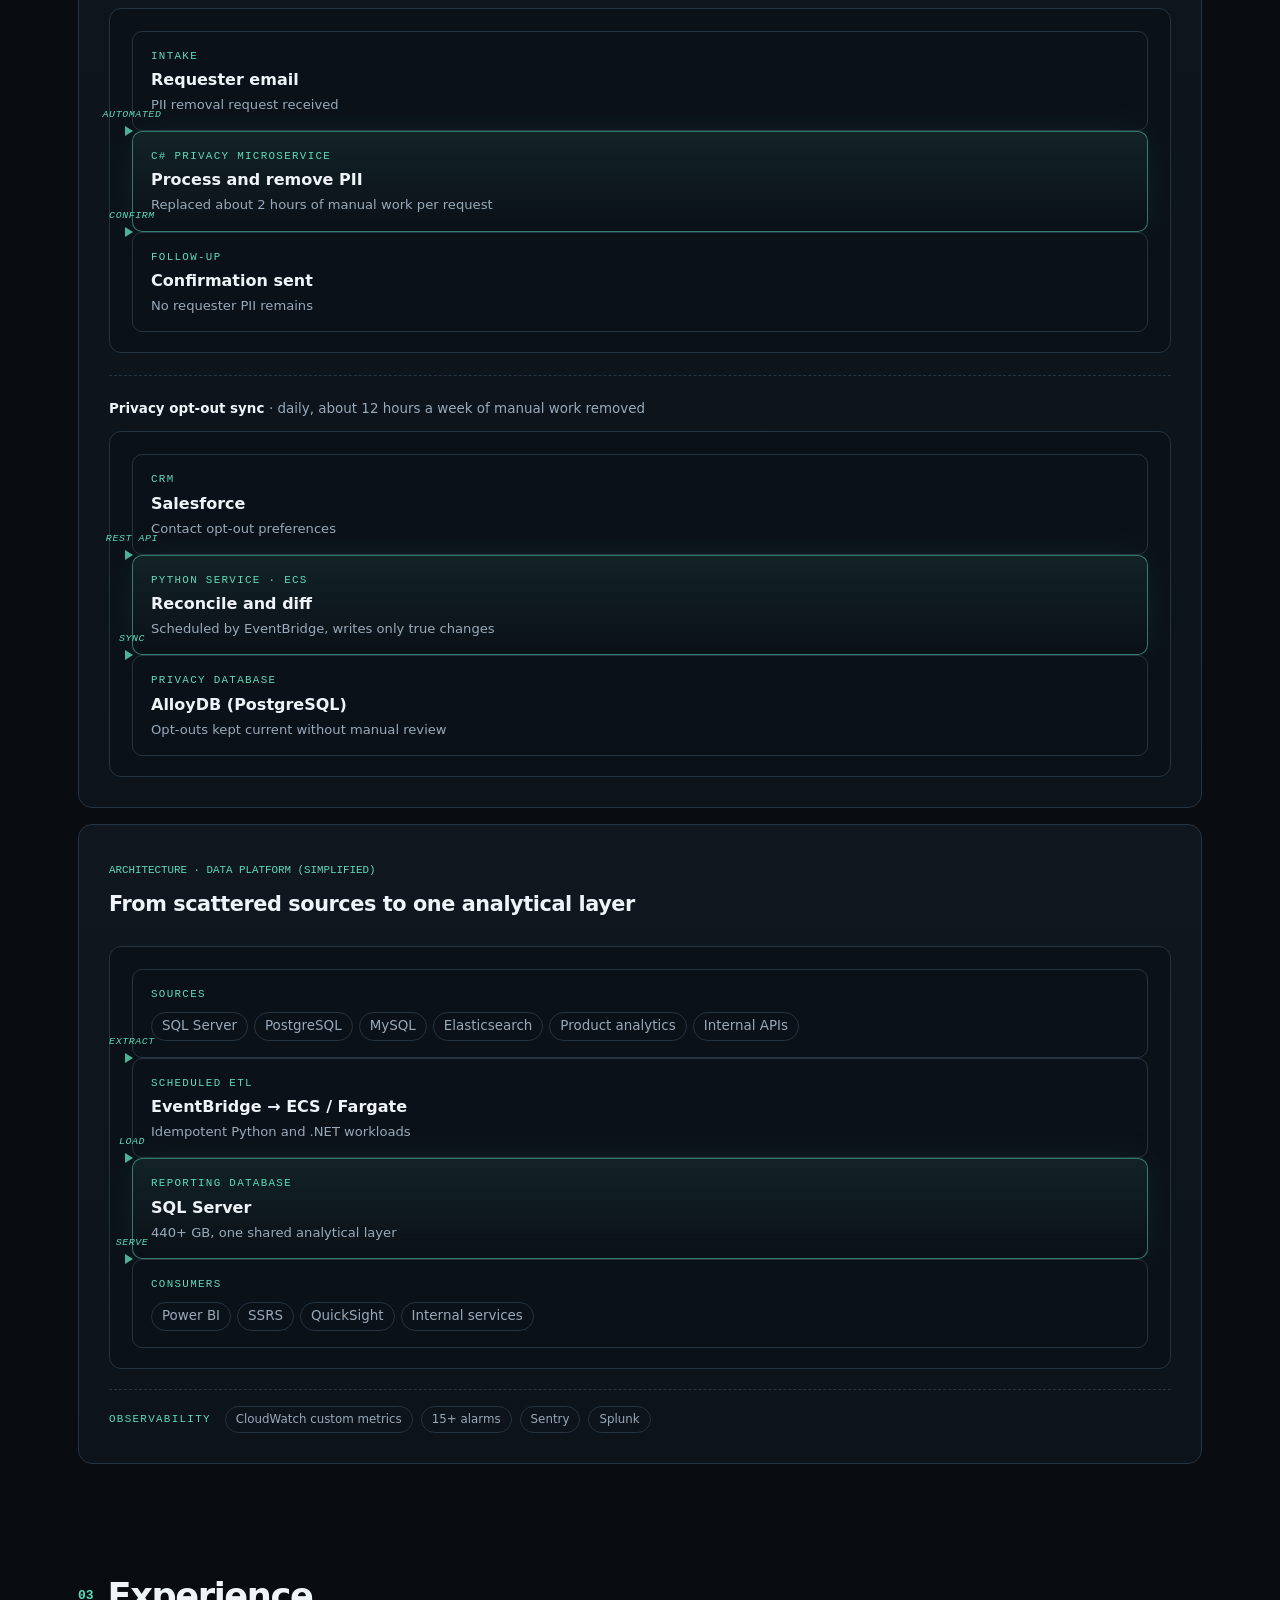
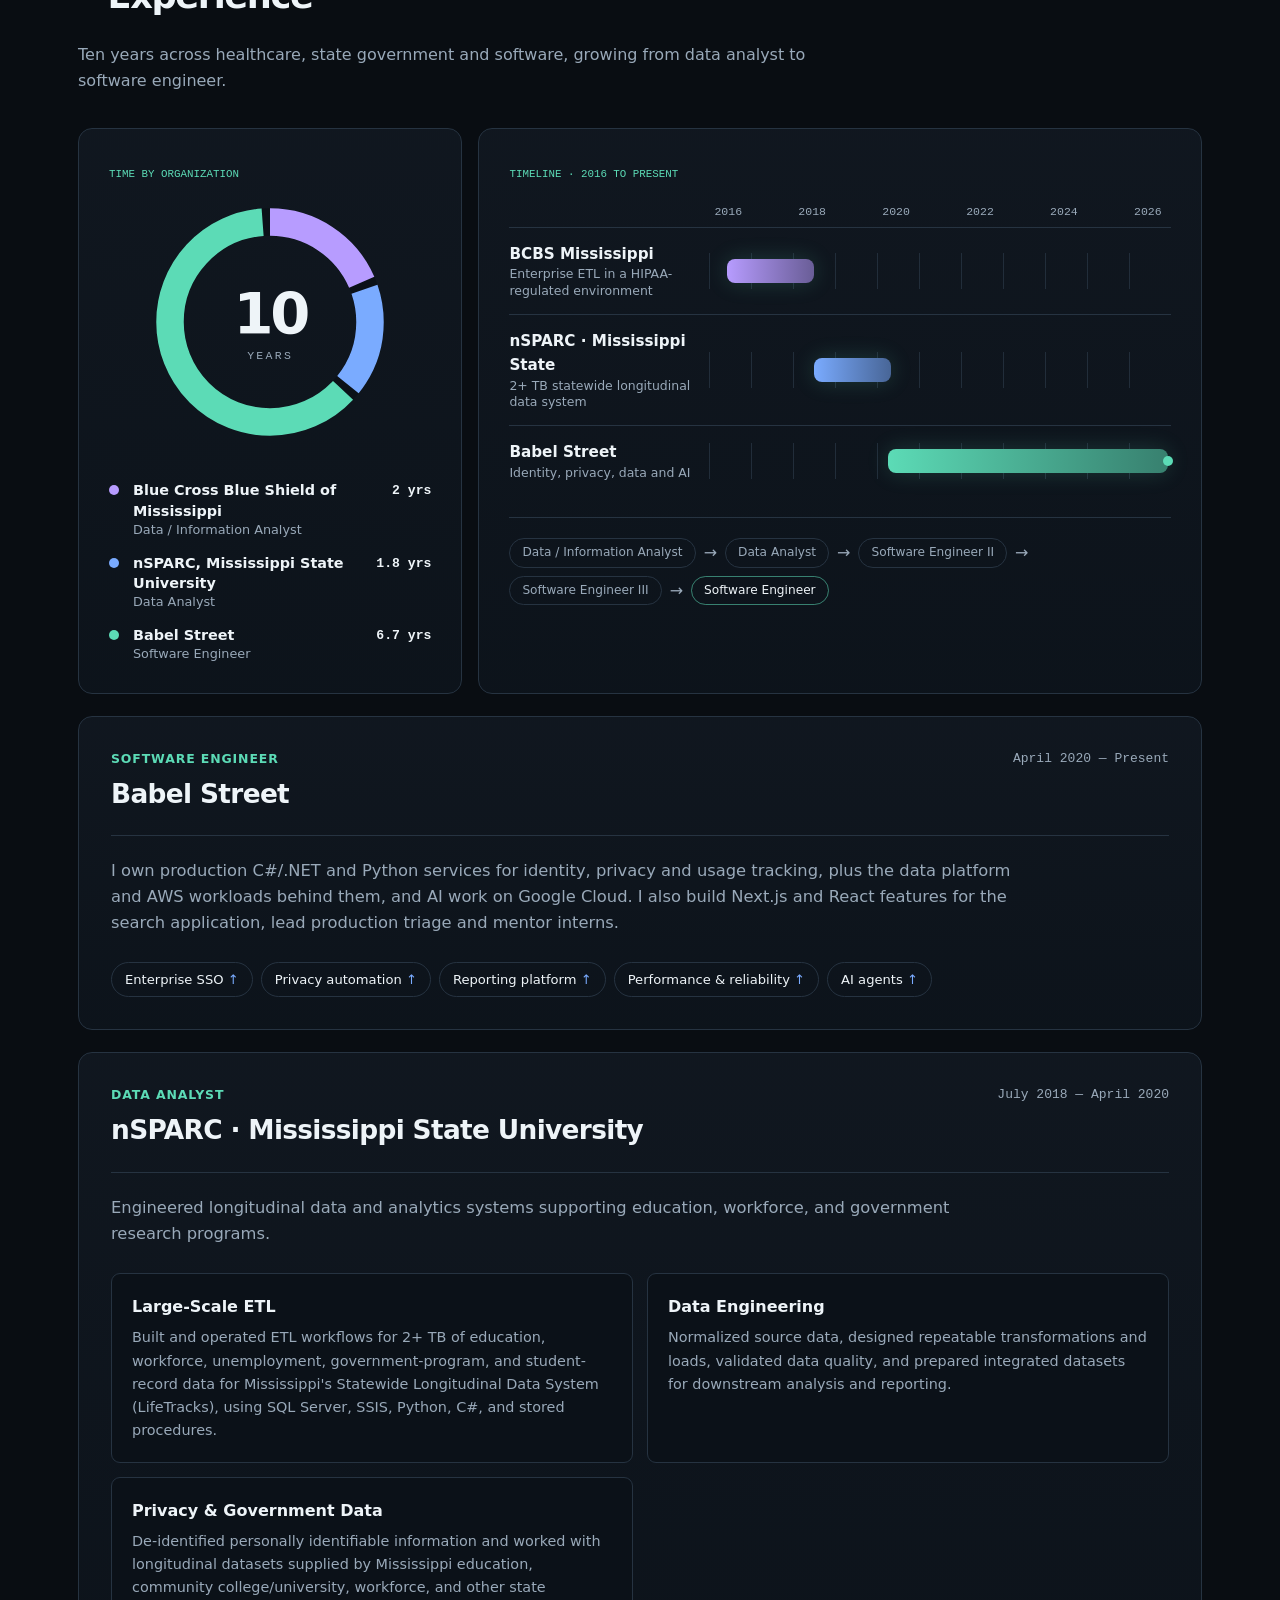
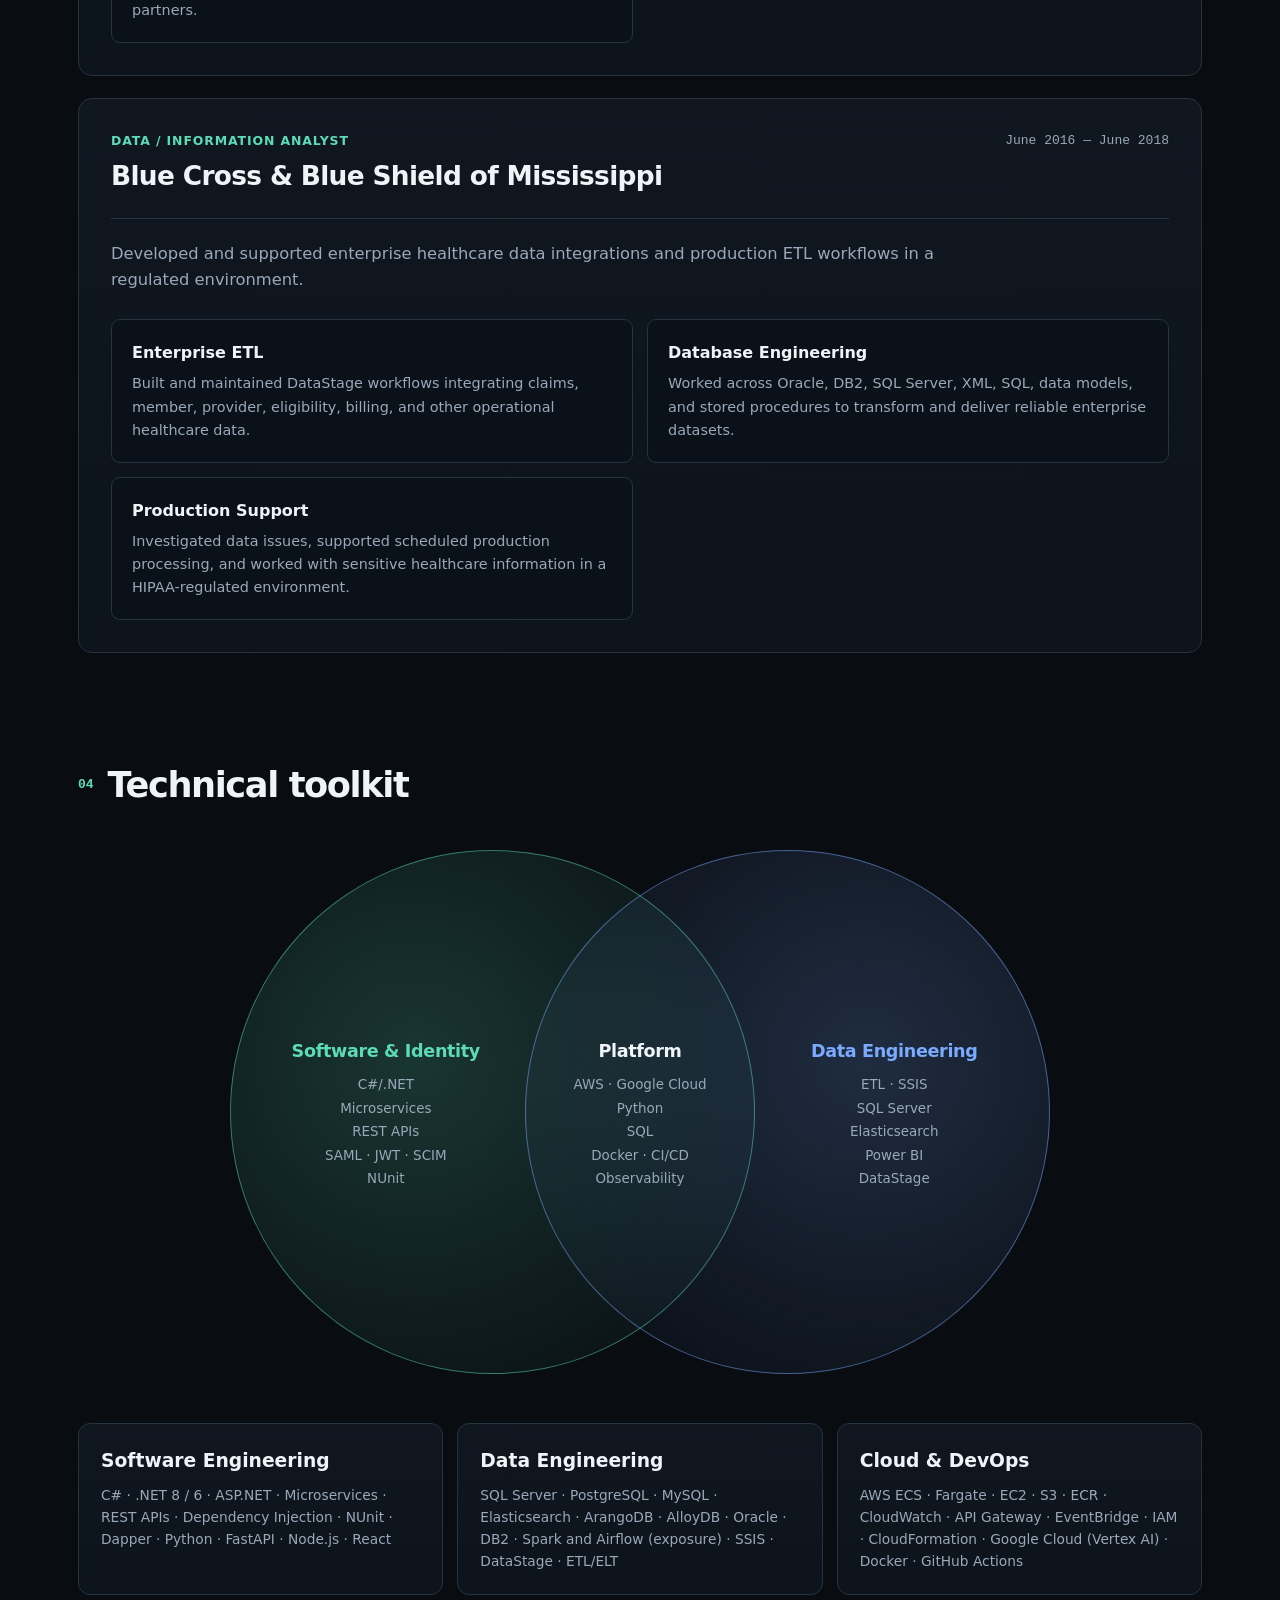
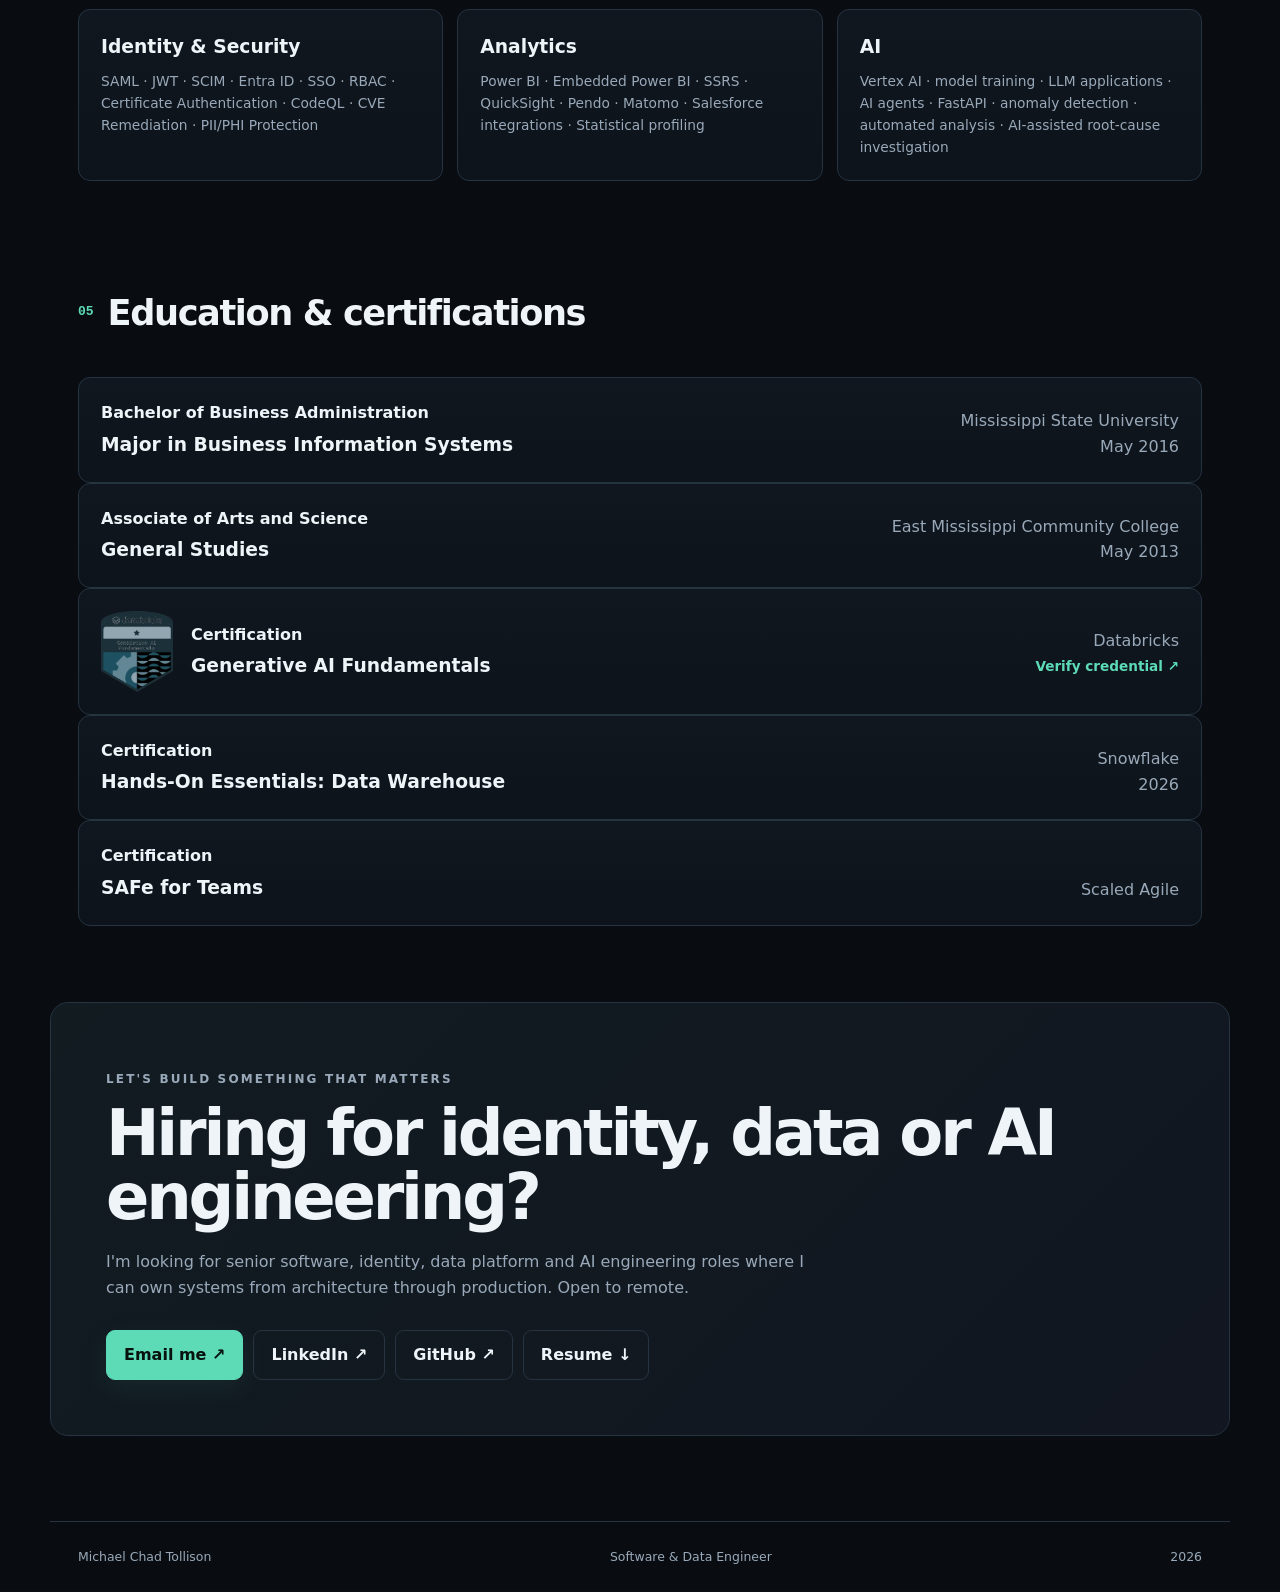
==== commit 01bee9eb: "Drop 'beats Presidio' wording; benchmark page becomes method-first - Homepage: concrete privacy-tool" ====
--- a/index.html
+++ b/index.html
@@ -11,7 +11,7 @@
   <meta property="og:type" content="website">
   <meta property="og:url" content="https://chadtollison.github.io/">
   <meta property="og:title" content="Michael Chad Tollison | Software & Data Engineer">
-  <meta property="og:description" content="Identity, privacy and data systems at work. Open-source tools you can try, including a PII redactor that beats Microsoft Presidio.">
+  <meta property="og:description" content="Identity, privacy and data systems at work. On my own time, open-source privacy tools that detect and redact personal data on your own device.">
   <meta property="og:image" content="https://chadtollison.github.io/images/og-card.jpg">
   <meta property="og:image:width" content="1200">
   <meta property="og:image:height" content="630">
@@ -43,7 +43,7 @@
         <div class="hero-copy">
           <p class="kicker">SOFTWARE & DATA ENGINEER · C#/.NET · PYTHON · AWS · GOOGLE CLOUD</p>
           <h1>I build <em>backend systems, data platforms &amp; AI.</em></h1>
-          <p class="lead">I'm Chad, a software and data engineer with 10 years in C#/.NET and Python, on AWS and Google Cloud. At work I own identity, privacy and data systems, including SSO used by 300+ customer organizations. On my own time I build open-source tools you can try right here, like a PII redactor that beats Microsoft Presidio.</p>
+          <p class="lead">I'm Chad, a software and data engineer with 10 years in C#/.NET and Python, on AWS and Google Cloud. At work I own identity, privacy and data systems, including SSO used by 300+ customer organizations. On my own time I build open-source privacy tools that detect and redact personal data on your own device, with browser demos and a Python package.</p>
           <div class="buttons">
             <a class="primary magnetic" href="#projects">See what I've built <span>↓</span></a>
             <a class="secondary magnetic" href="#work">My work at Babel Street <span>↓</span></a>
@@ -94,7 +94,7 @@
       <a class="path-card reactive" data-glow href="#projects">
         <small>BUILT BY ME · OPEN SOURCE</small>
         <strong>Things you can use right now</strong>
-        <p>Five privacy tools built on a PII redactor that beats Microsoft Presidio, plus a SAML &amp; SCIM debugger. Click, paste, try.</p>
+        <p>Five privacy tools that find and redact personal data on your own device, plus a SAML &amp; SCIM debugger. Click, paste, try.</p>
         <b>See my projects <span>↓</span></b>
       </a>
       <a class="path-card reactive" data-glow href="#work">
@@ -113,7 +113,7 @@
         <div class="flag-copy">
           <small>FLAGSHIP · FREE PRIVACY TOOLS · OPEN SOURCE</small>
           <h3>Privacy tools</h3>
-          <p class="headline">Five free tools that hide personal data on your own device, built on scrubpii, my PII redactor that beats Microsoft Presidio on all 10 benchmark sets.</p>
+          <p class="headline">Five free tools that detect and redact personal data on your own device, built on scrubpii, my open-source PII redactor. Browser demos, a Python package and a browser extension.</p>
           <ul class="tool-list">
             <li><b>Prompt Shield</b> hides names and numbers from ChatGPT and Claude, then restores them in the answer.</li>
             <li><b>Log Scrubber</b> cleans logs, with a Python logging filter and a GitHub Action.</li>
@@ -123,34 +123,26 @@
           </ul>
           <div class="code-line"><span>$</span> pip install scrubpii</div>
           <div class="flag-stats">
-            <div><strong>99.5%</strong><span>of English personal data fully hidden, vs Presidio's 67%</span></div>
-            <div><strong>288 MB</strong><span>to install, vs 815 MB for Presidio</span></div>
-            <div><strong>0.6 s</strong><span>cold start, vs 1.5 s</span></div>
+            <div><strong>15</strong><span>types of personal data, from names to IBANs</span></div>
+            <div><strong>5</strong><span>languages: English, Spanish, French, German, Italian</span></div>
+            <div><strong>0</strong><span>servers: runs offline, no API key</span></div>
           </div>
           <div class="links">
             <a class="projectlink live" href="https://chadtollison.github.io/privacy-tools/">See all the tools <span>→</span></a>
-            <a class="projectlink" href="how-i-beat-presidio/">How I beat Presidio <span>→</span></a>
+            <a class="projectlink" href="pii-benchmark/">How I built and measured it <span>→</span></a>
             <a class="projectlink" href="https://chadtollison.github.io/privacy-tools/pii/">Try the live demo <span>→</span></a>
             <a class="projectlink" href="https://pypi.org/project/scrubpii/" target="_blank" rel="noreferrer">PyPI <span>↗</span></a>
           </div>
         </div>
-        <figure class="bench" data-chart aria-labelledby="bench-cap">
-          <figcaption id="bench-cap"><small>PERSONAL DATA FULLY HIDDEN · HIGHER IS BETTER</small><span><i class="k-me"></i>scrubpii <i class="k-them"></i>Microsoft Presidio</span></figcaption>
-          <div class="bench-rows">
-            <!-- chart:home -->
-            <div class="brow" style="--a:99.5%;--b:66.8%"><span>ai4privacy, English</span><div><i class="me"><b>99.5%</b></i><i class="them"><b>67%</b></i></div></div>
-            <div class="brow" style="--a:99.0%;--b:51.5%"><span>ai4privacy, Spanish <em>Presidio in English mode</em></span><div><i class="me"><b>99%</b></i><i class="them"><b>52%</b></i></div></div>
-            <div class="brow" style="--a:98.3%;--b:57.7%"><span>ai4privacy, French <em>Presidio in English mode</em></span><div><i class="me"><b>98%</b></i><i class="them"><b>58%</b></i></div></div>
-            <div class="brow" style="--a:97.2%;--b:65.2%"><span>ai4privacy, German <em>Presidio in English mode</em></span><div><i class="me"><b>97%</b></i><i class="them"><b>65%</b></i></div></div>
-            <div class="brow" style="--a:98.4%;--b:58.0%"><span>ai4privacy, Italian <em>Presidio in English mode</em></span><div><i class="me"><b>98%</b></i><i class="them"><b>58%</b></i></div></div>
-            <div class="brow" style="--a:99.2%;--b:75.0%"><span>Gretel PII</span><div><i class="me"><b>99%</b></i><i class="them"><b>75%</b></i></div></div>
-            <div class="brow" style="--a:98.2%;--b:78.1%"><span>Medical records</span><div><i class="me"><b>98%</b></i><i class="them"><b>78%</b></i></div></div>
-            <div class="brow" style="--a:97.6%;--b:76.2%"><span>Support tickets, emails, chats</span><div><i class="me"><b>98%</b></i><i class="them"><b>76%</b></i></div></div>
-            <div class="brow" style="--a:95.5%;--b:59.6%"><span>Logs &amp; config files</span><div><i class="me"><b>96%</b></i><i class="them"><b>60%</b></i></div></div>
-            <div class="brow" style="--a:77.6%;--b:56.4%"><span>Finance documents <em>source never seen in training</em></span><div><i class="me"><b>78%</b></i><i class="them"><b>56%</b></i></div></div>
-            <!-- /chart:home -->
-          </div>
-          <p class="bench-note">Share of personal-data items at least 90% redacted, on held-out public test data. The finance set comes from a source the model never saw. Presidio has no non-English models by default, so it ran in English mode on those sets. <a href="how-i-beat-presidio/">How I did it →</a></p>
+        <figure class="pipe" aria-labelledby="pipe-cap">
+          <figcaption id="pipe-cap"><small>HOW IT DECIDES WHAT TO HIDE</small></figcaption>
+          <ol>
+            <li><b>Read</b><span>A DistilBERT model I fine-tuned on public PII datasets reads the text in overlapping 128-token windows.</span></li>
+            <li><b>Confirm</b><span>Number-shaped finds must pass real checks: Luhn for cards, SSN, IBAN and IP validity, US area codes.</span></li>
+            <li><b>Explain</b><span>Every redaction carries its reason, like <code>rule confirmed: valid Luhn checksum</code>, so it can be audited.</span></li>
+            <li><b>Redact</b><span>As labels, black bars, realistic fake values or reversible tokens you can restore later.</span></li>
+          </ol>
+          <a class="pipe-link" href="pii-benchmark/">Benchmarks: datasets, setup and scoring <span>→</span></a>
         </figure>
       </article>
 
--- a/styles.css
+++ b/styles.css
@@ -387,3 +387,15 @@
 @media(max-width:560px){.xray-bar small .xw{display:none}}
 .brow b{right:-40px}.bench-rows{padding-right:42px}.k-them,.brow .them{background:#66798d}
 .bench-note a{color:var(--accent);font-weight:700;white-space:nowrap}
+/* flagship: "how it decides" pipeline (replaces the benchmark chart) */
+.pipe{display:block!important;margin:0;background:#0b1118;border:1px solid var(--line);border-radius:12px;padding:22px 22px 20px;align-self:start}
+.pipe figcaption small{font-size:.68rem;letter-spacing:.12em}
+.pipe ol{list-style:none;margin:16px 0 0;padding:0;display:grid;gap:0;counter-reset:p}
+.pipe li{position:relative;display:grid;grid-template-columns:auto 1fr;gap:4px 14px;padding:0 0 18px 0;counter-increment:p}
+.pipe li:before{content:counter(p);grid-row:1/3;width:28px;height:28px;border-radius:50%;border:1px solid rgba(92,219,182,.5);color:var(--accent);font:700 .78rem/26px monospace;text-align:center;background:rgba(92,219,182,.06)}
+.pipe li:not(:last-child):after{content:"";position:absolute;left:14px;top:30px;bottom:2px;border-left:1px dashed var(--line)}
+.pipe b{font-size:.95rem}
+.pipe span{grid-column:2;font-size:.84rem;line-height:1.55;color:var(--muted)}
+.pipe code{font:500 .78rem ui-monospace,monospace;color:var(--text);background:#111821;border:1px solid var(--line);border-radius:4px;padding:0 4px}
+.pipe-link{display:inline-block;margin-top:4px;font-size:.85rem;font-weight:700;color:var(--accent)}
+.pipe-link span{display:inline-block;transition:transform .2s ease}.pipe-link:hover span{transform:translateX(3px)}
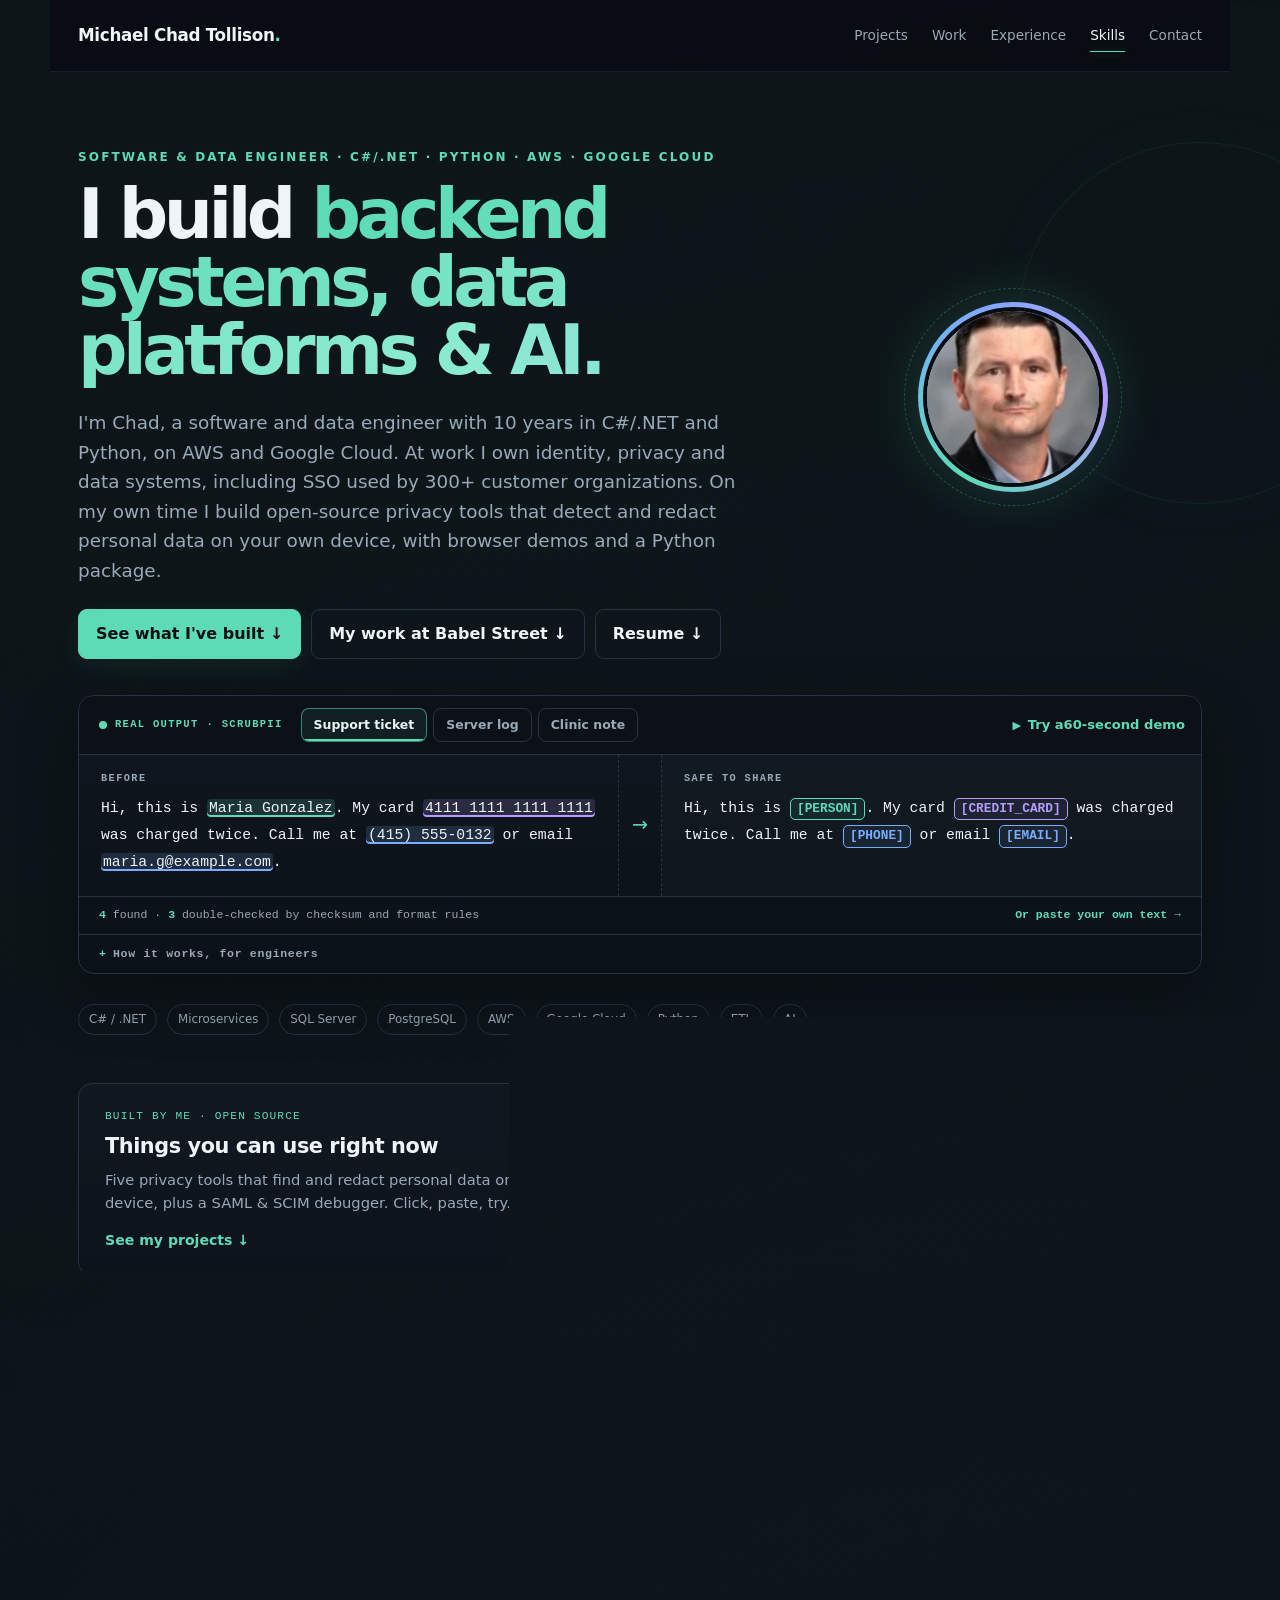
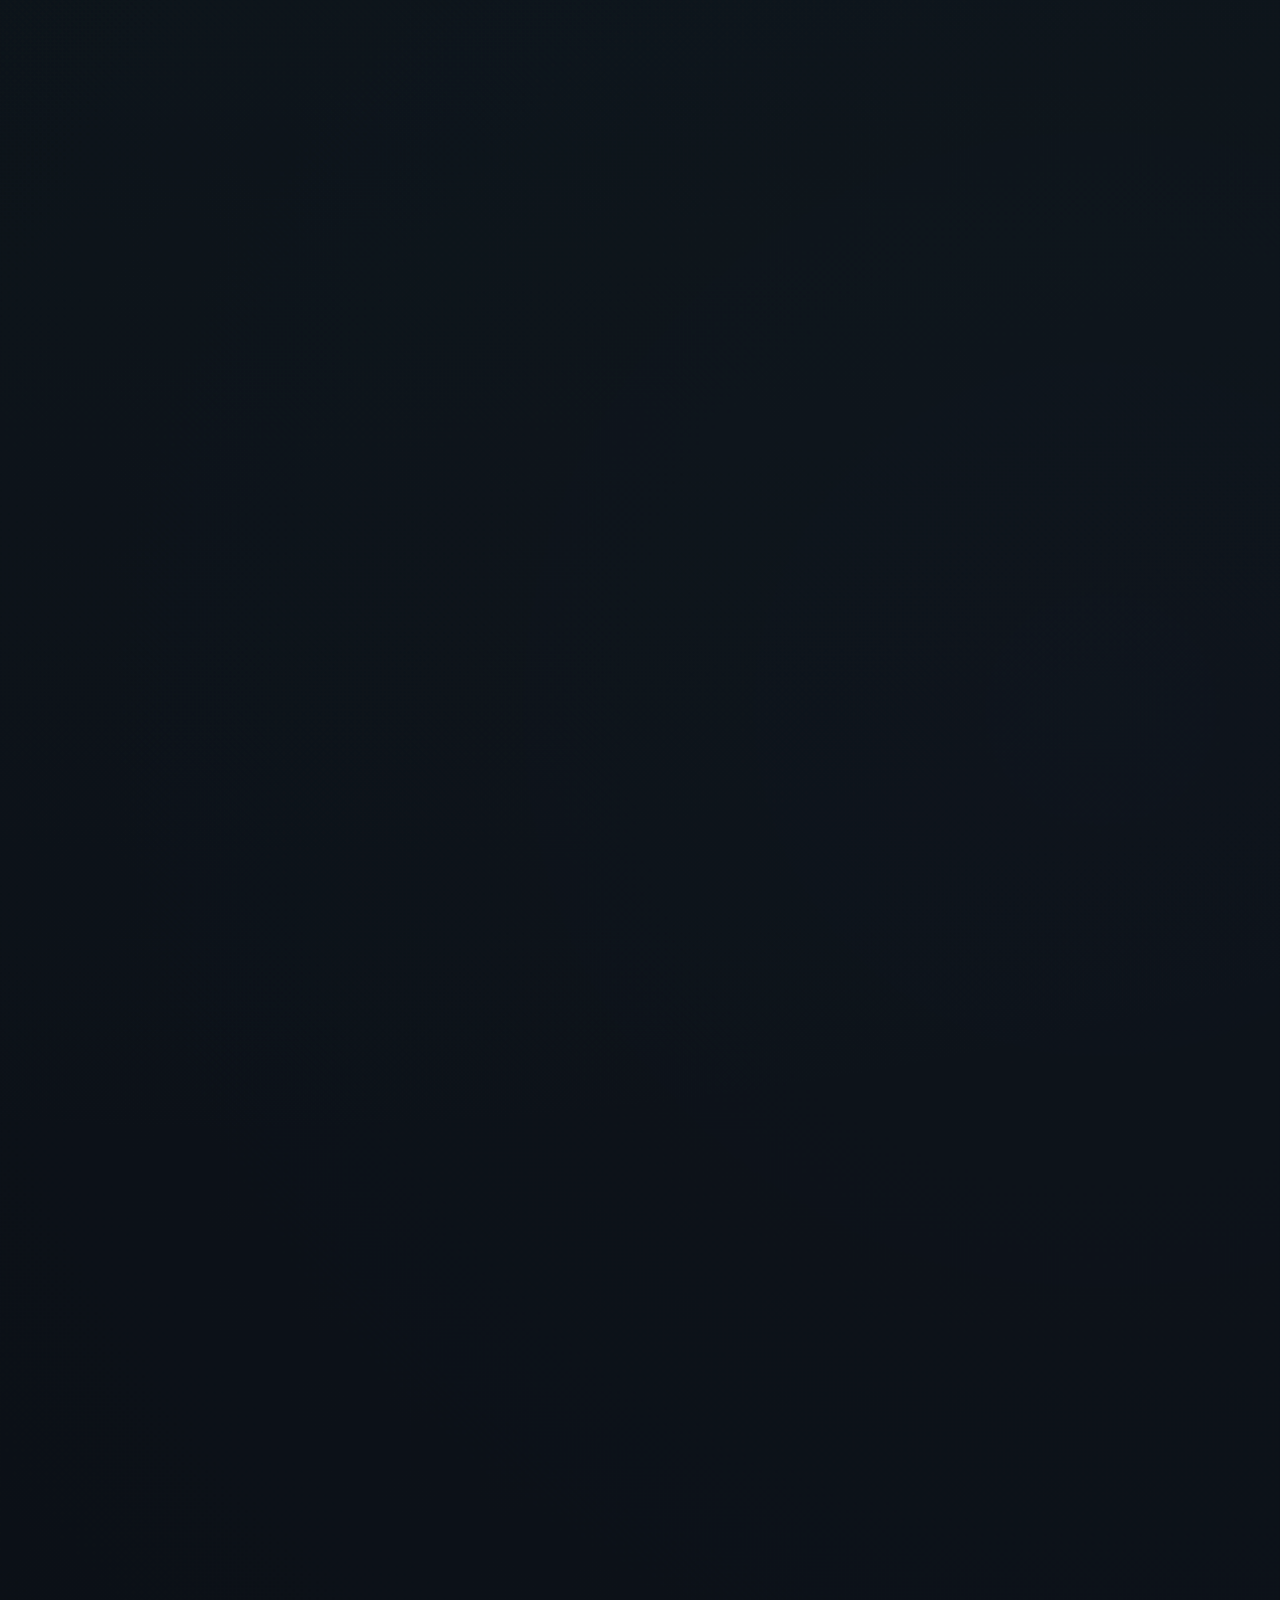
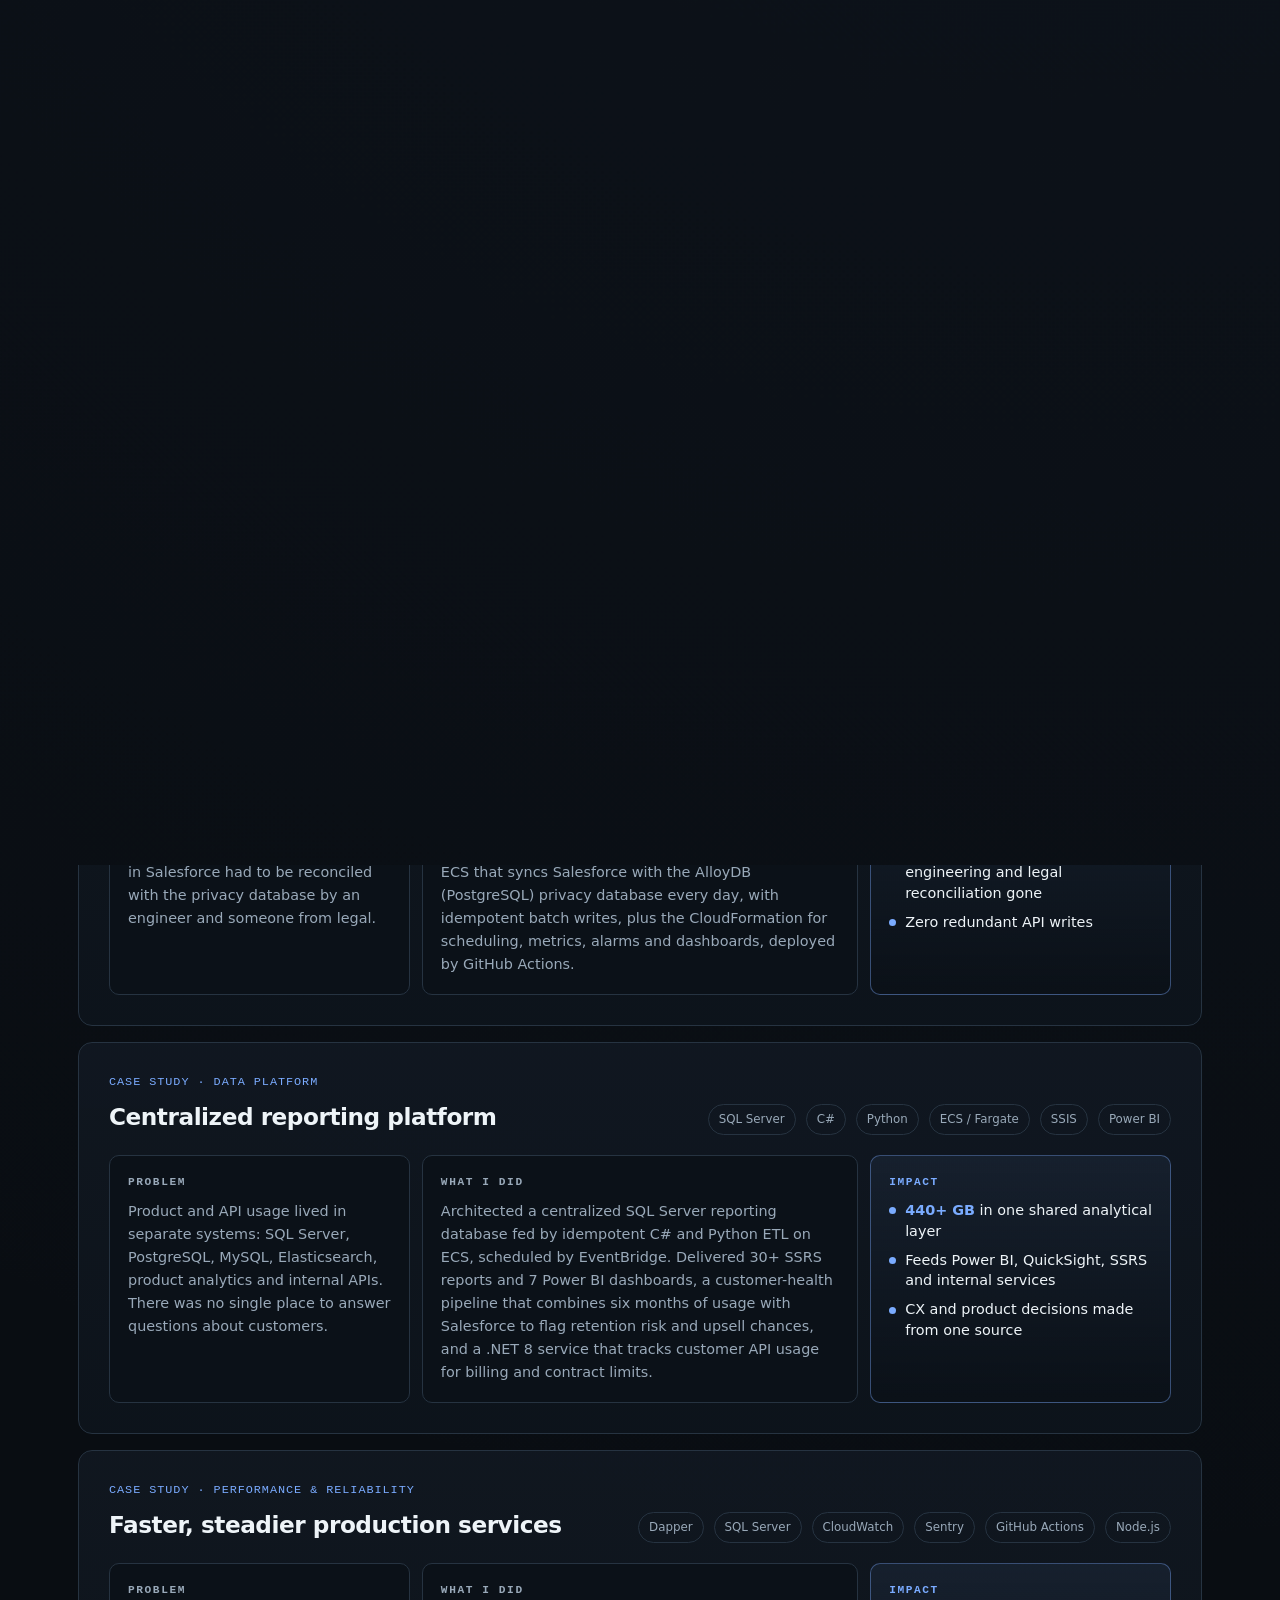
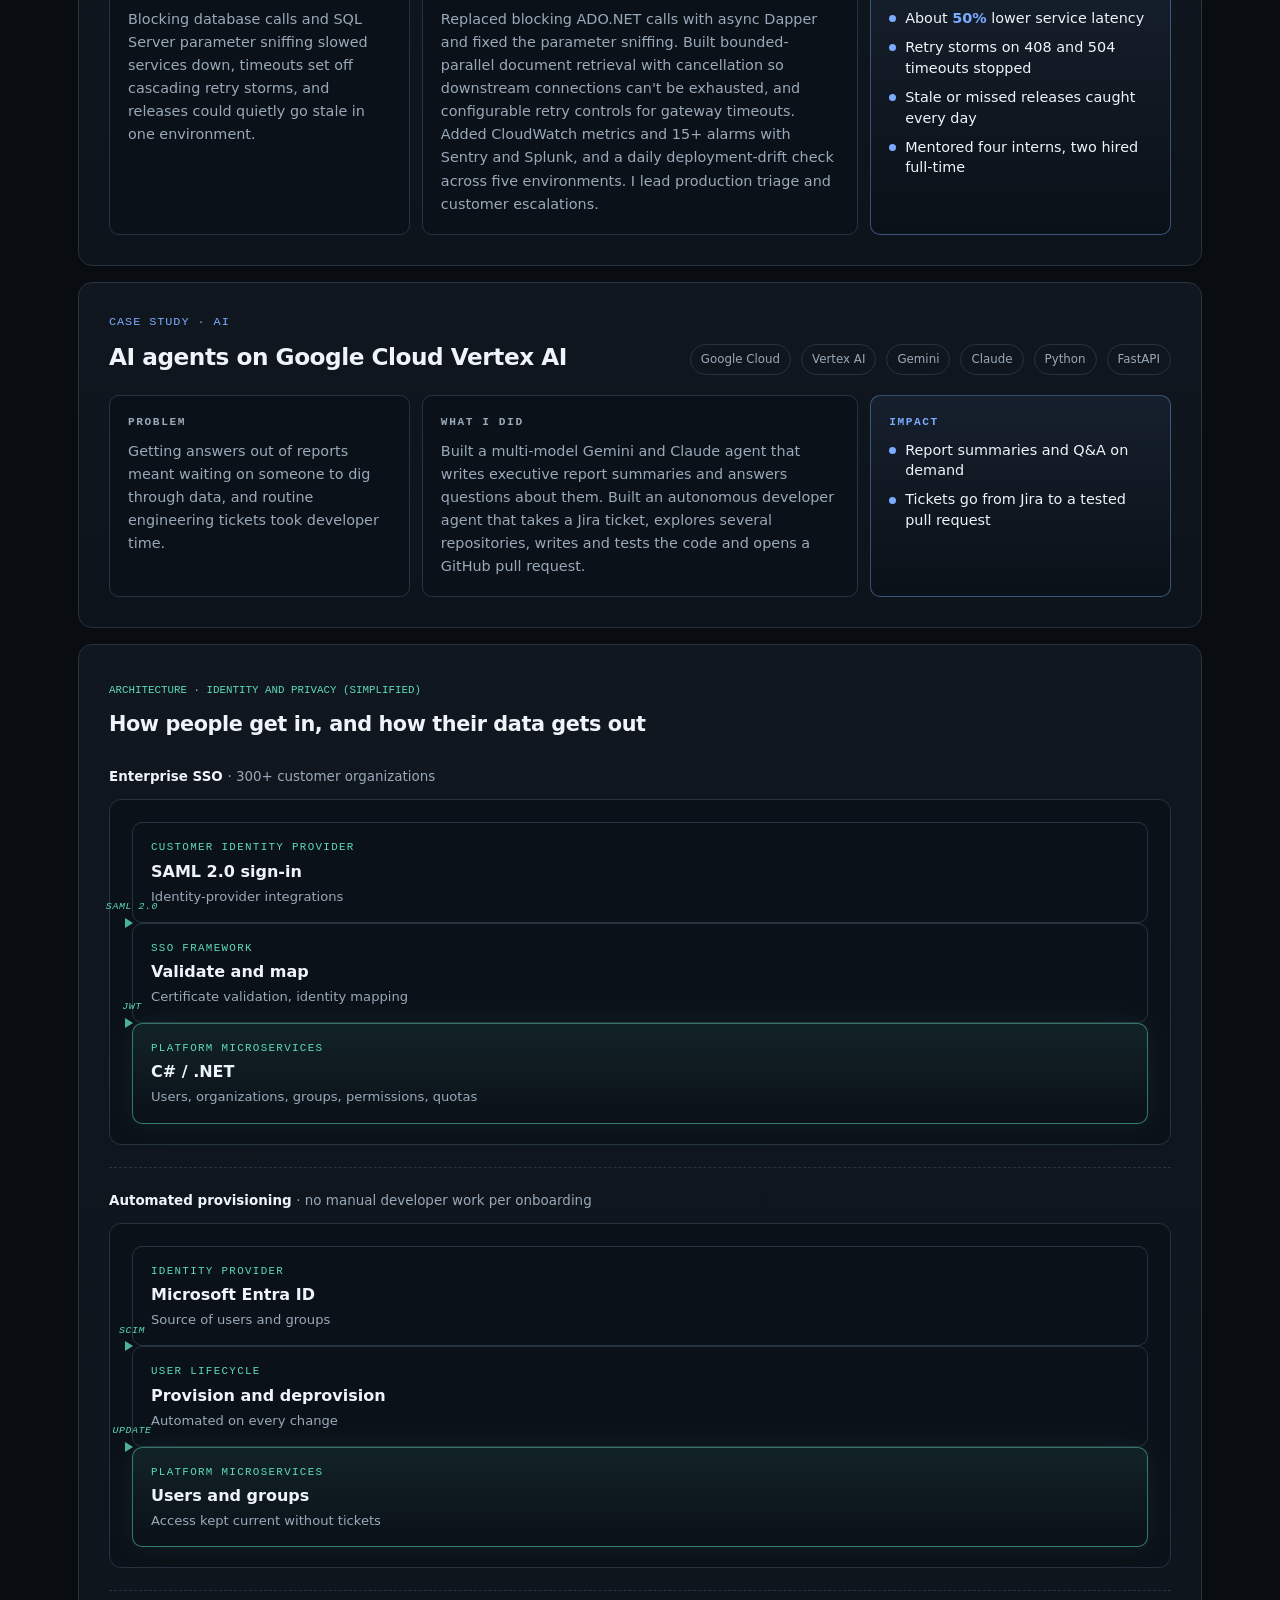
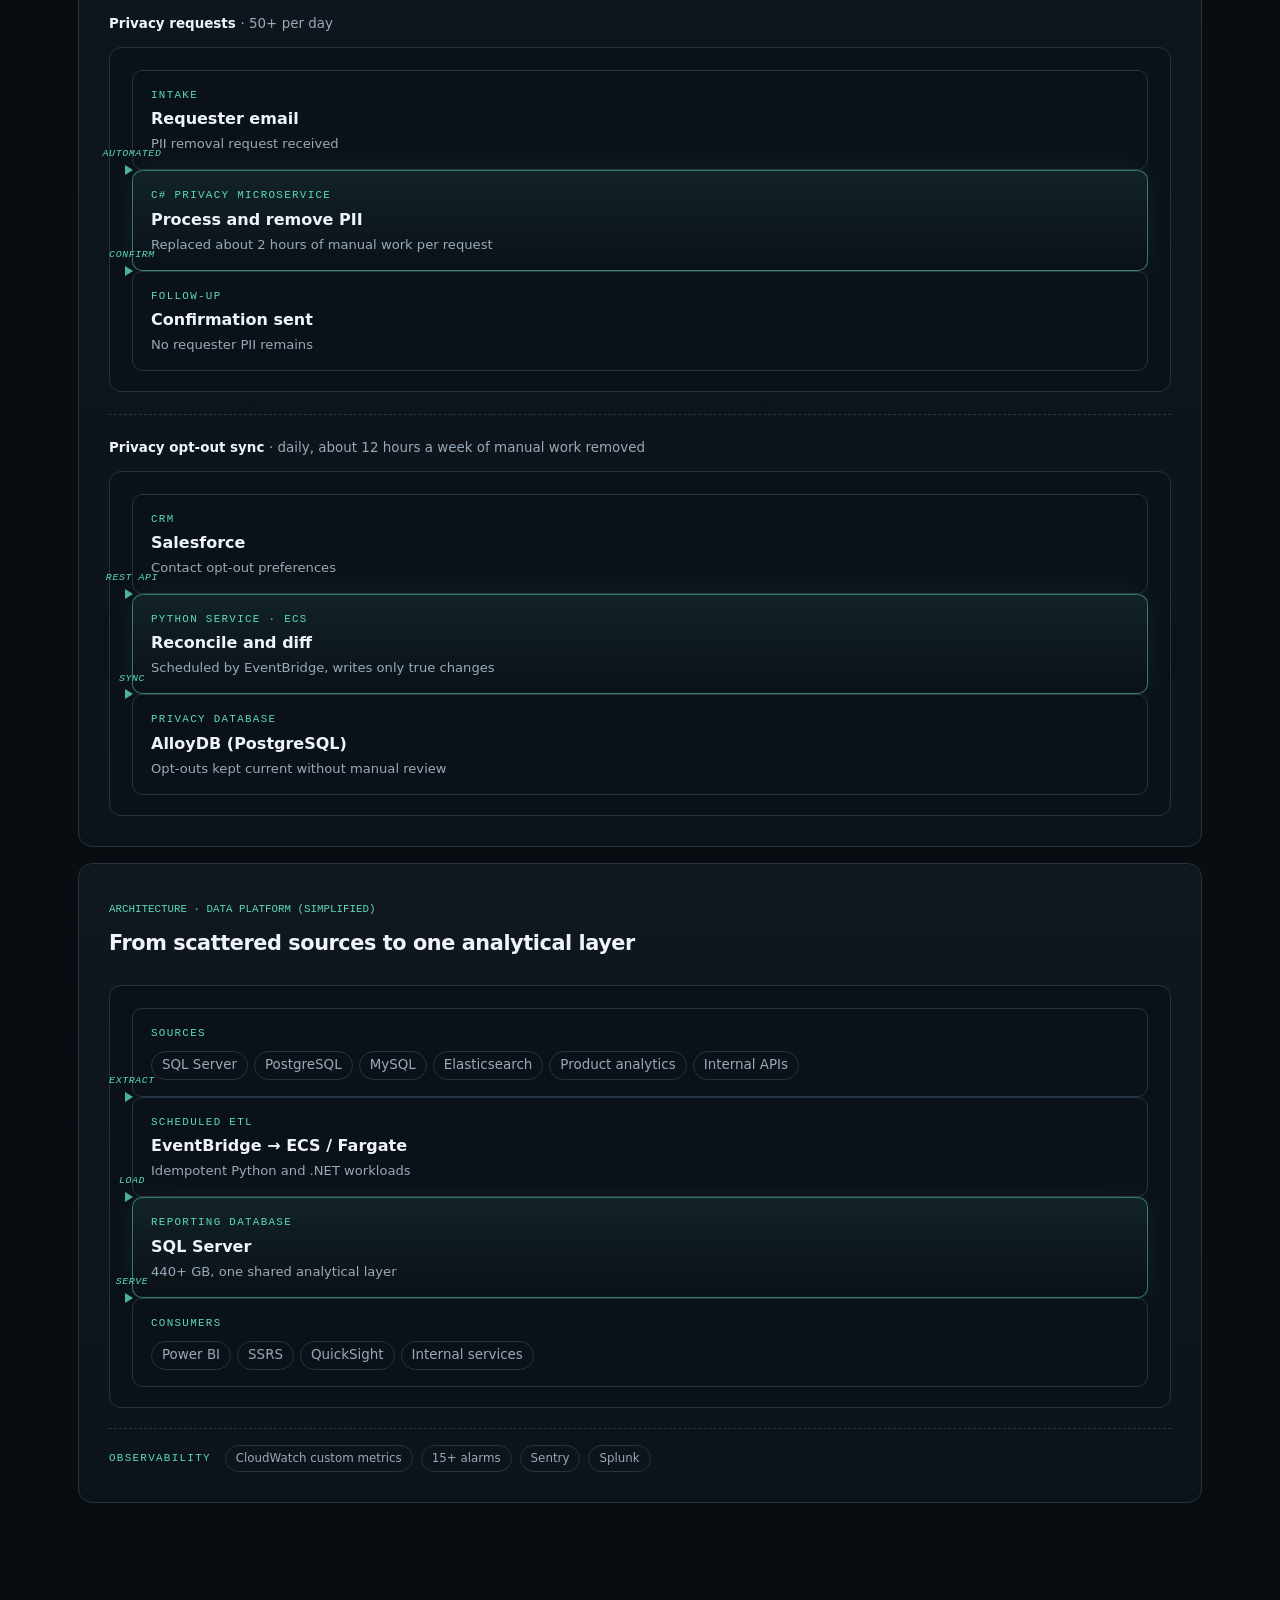
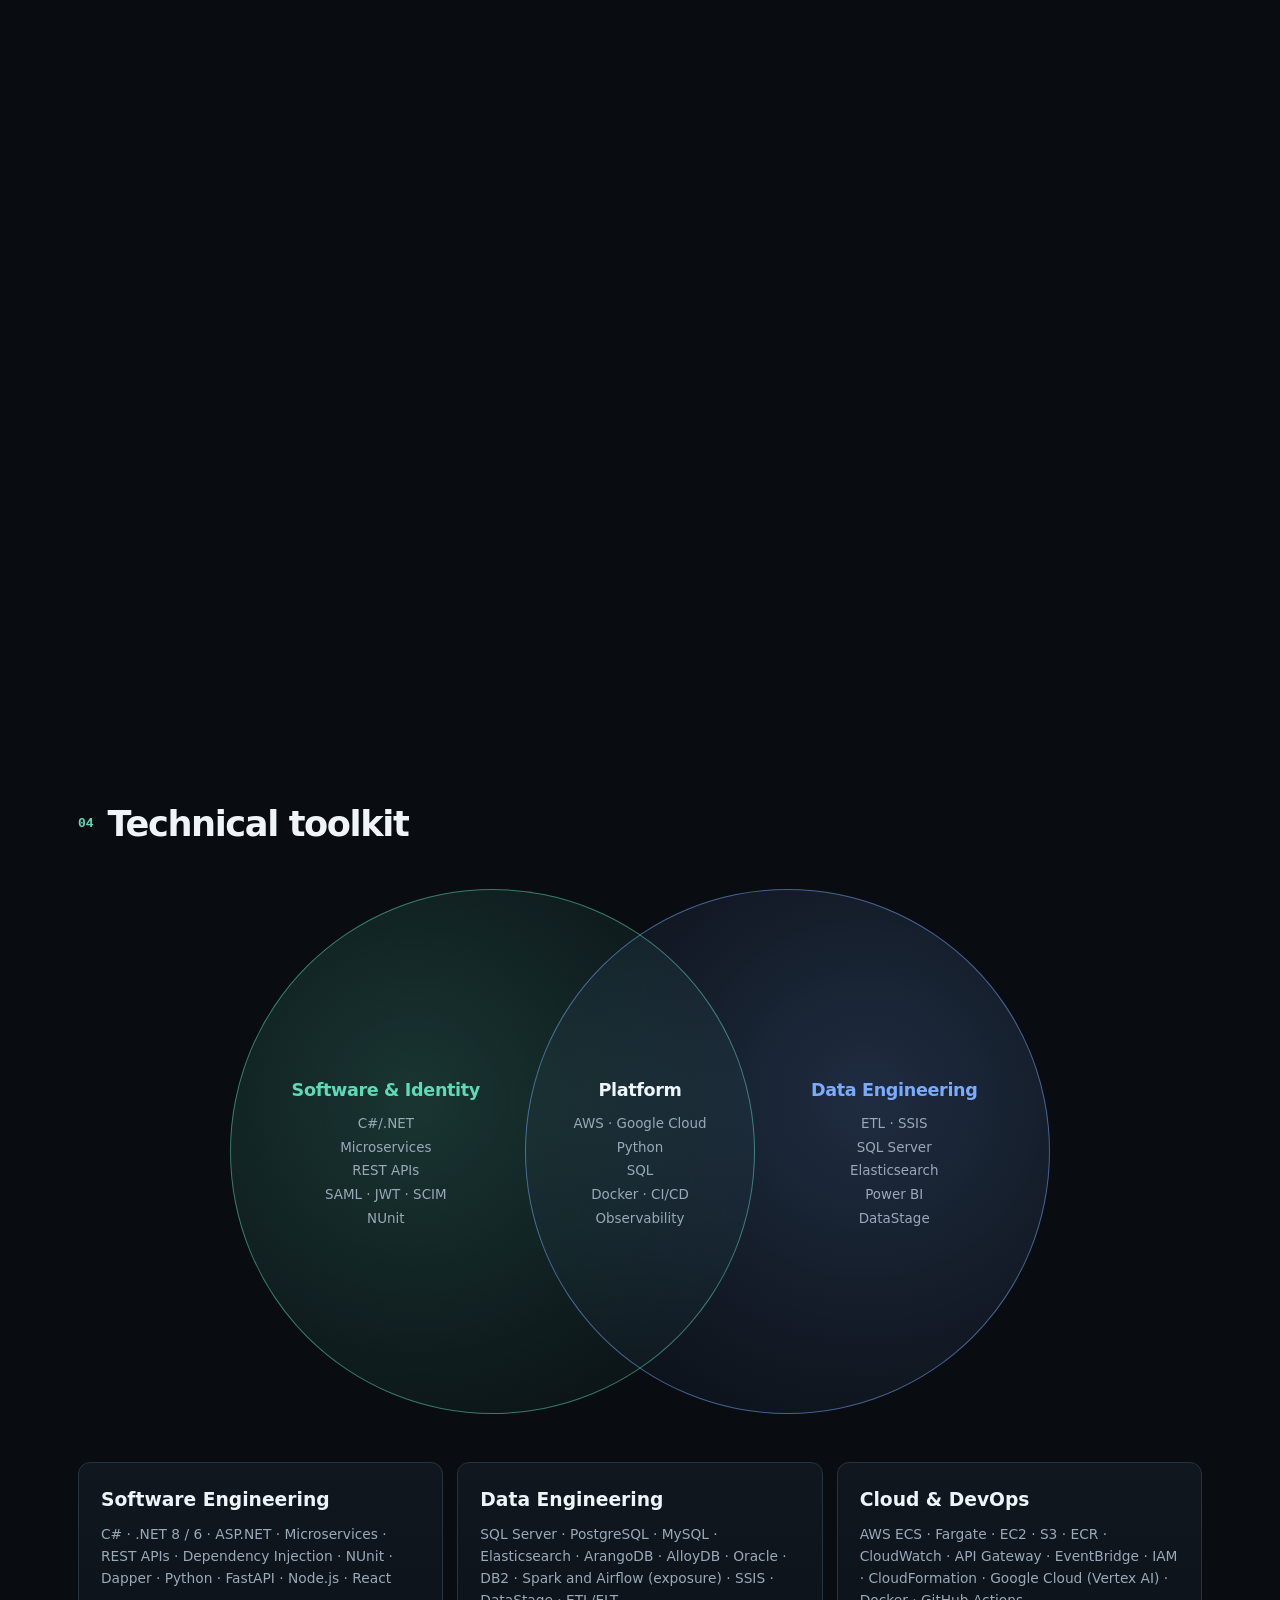
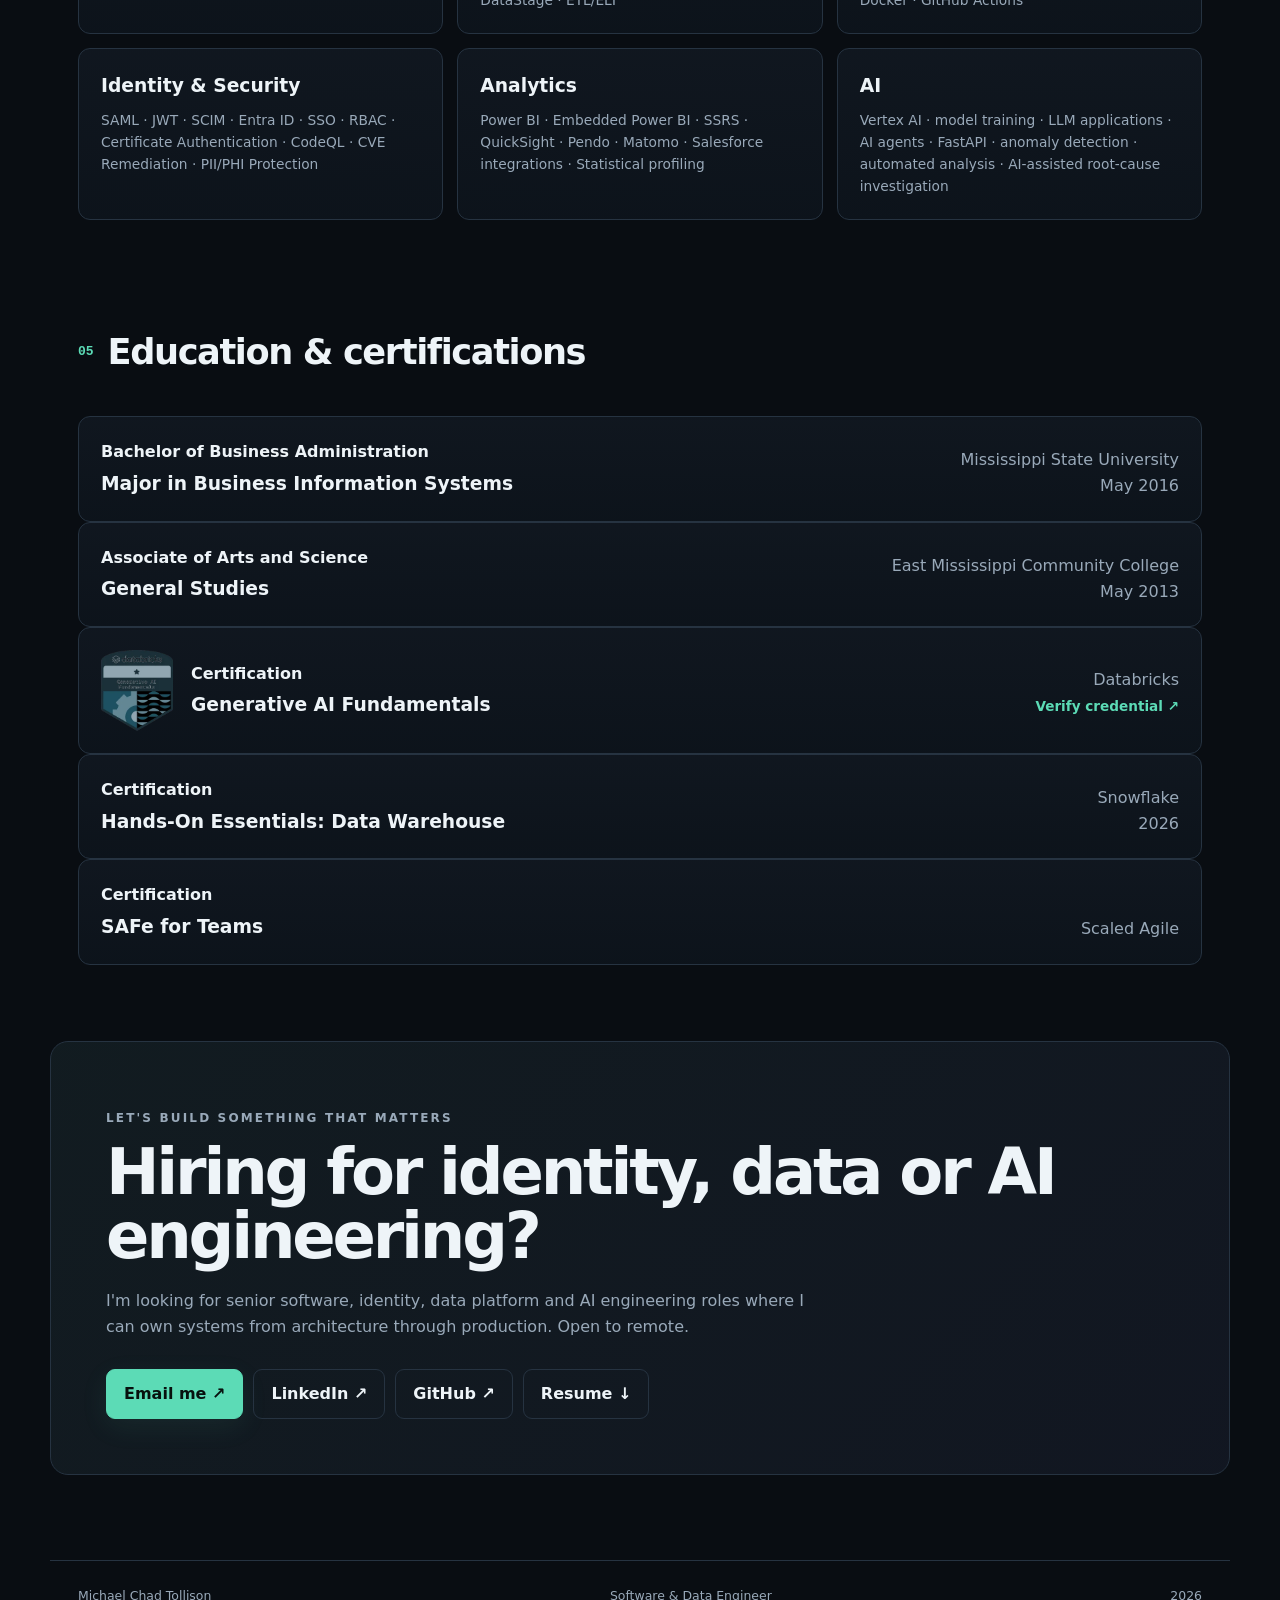
==== commit 530d9f56: "Homepage: Try a 60-second demo entry point and a how-it-works panel for engineers Co-Authored-By: Cl" ====
--- a/index.html
+++ b/index.html
@@ -65,7 +65,7 @@
           <div class="xray-tabs" role="tablist" aria-label="Example texts">
             <button type="button" role="tab" aria-selected="true" data-n="0">Support ticket<i aria-hidden="true"></i></button><button type="button" role="tab" aria-selected="false" data-n="1">Server log<i aria-hidden="true"></i></button><button type="button" role="tab" aria-selected="false" data-n="2">Clinic note<i aria-hidden="true"></i></button>
           </div>
-          <a class="xray-cta" href="https://chadtollison.github.io/privacy-tools/pii/">Try your own text <span>→</span></a>
+          <a class="xray-cta" href="https://chadtollison.github.io/privacy-tools/prompt-shield/#demo"><i aria-hidden="true">▶</i> <span class="xw">Try a </span>60-second demo</a>
         </div>
         <div class="xray-panes">
           <div class="xray-pane">
@@ -83,7 +83,16 @@
             </div>
           </div>
         </div>
-        <p class="xray-foot"><span class="xray-count" aria-live="off"><b>4</b> found · <b>3</b> double-checked by checksum and format rules</span><span>Same model as the live demo, which runs on your device</span></p>
+        <p class="xray-foot"><span class="xray-count" aria-live="off"><b>4</b> found · <b>3</b> double-checked by checksum and format rules</span><a href="https://chadtollison.github.io/privacy-tools/pii/">Or paste your own text →</a></p>
+        <details class="xray-how">
+          <summary>How it works, for engineers</summary>
+          <ol>
+            <li><b>In the browser.</b> The page loads an 8-bit ONNX build of my fine-tuned DistilBERT model (about 65 MB, cached) and runs it with transformers.js. Nothing you type is sent anywhere.</li>
+            <li><b>Model, then rules.</b> The model tags spans in overlapping 128-token windows; checksum and format rules (Luhn, SSN, IBAN, IP) confirm number-shaped finds and stretch partial ones to full length.</li>
+            <li><b>Reversible.</b> In the 60-second demo, Prompt Shield swaps each value for a placeholder like <code>&lt;PERSON_1&gt;</code>, keeps the key only in page memory, and puts the real values back into the AI's answer locally.</li>
+            <li><b>Same engine everywhere.</b> The Python package (<code>pip install scrubpii</code>), a logging filter, a GitHub Action and a browser extension share the model and rules. <a href="pii-benchmark/">How it's measured →</a></li>
+          </ol>
+        </details>
       </div>
       <div class="tags hero-tags" aria-label="Core technologies">
         <span>C# / .NET</span><span>Microservices</span><span>SQL Server</span><span>PostgreSQL</span><span>AWS</span><span>Google Cloud</span><span>Python</span><span>ETL</span><span>AI</span>
--- a/styles.css
+++ b/styles.css
@@ -399,3 +399,17 @@
 .pipe code{font:500 .78rem ui-monospace,monospace;color:var(--text);background:#111821;border:1px solid var(--line);border-radius:4px;padding:0 4px}
 .pipe-link{display:inline-block;margin-top:4px;font-size:.85rem;font-weight:700;color:var(--accent)}
 .pipe-link span{display:inline-block;transition:transform .2s ease}.pipe-link:hover span{transform:translateX(3px)}
+.xray-cta i{font-style:normal;font-size:.7rem;margin-right:2px}
+.xray-foot a{color:var(--accent);font-weight:700}
+.xray-how{border-top:1px solid var(--line);padding:0 20px}
+.xray-how summary{cursor:pointer;list-style:none;padding:11px 0;font:600 .72rem/1.4 monospace;letter-spacing:.06em;color:var(--muted)}
+.xray-how summary::-webkit-details-marker{display:none}
+.xray-how summary:before{content:"+";display:inline-block;width:14px;color:var(--accent)}
+.xray-how[open] summary:before{content:"−"}
+.xray-how summary:hover{color:var(--text)}
+.xray-how ol{margin:0 0 16px;padding-left:20px;display:grid;gap:8px}
+.xray-how li{font-size:.84rem;line-height:1.6;color:#b5c3d0}.xray-how li b{color:var(--text)}
+.xray-how code{font:500 .8em ui-monospace,monospace;background:#0b1118;border:1px solid var(--line);border-radius:4px;padding:0 4px;color:var(--text)}
+.xray-how a{color:var(--accent);font-weight:700}
+@media(min-width:901px){.xray-how ol{display:grid;grid-template-columns:1fr 1fr;gap:10px 28px}}
+@media(max-width:560px){.xray-cta .xw{display:none}.xray-how{padding:0 16px}.xray-foot a{display:none}}
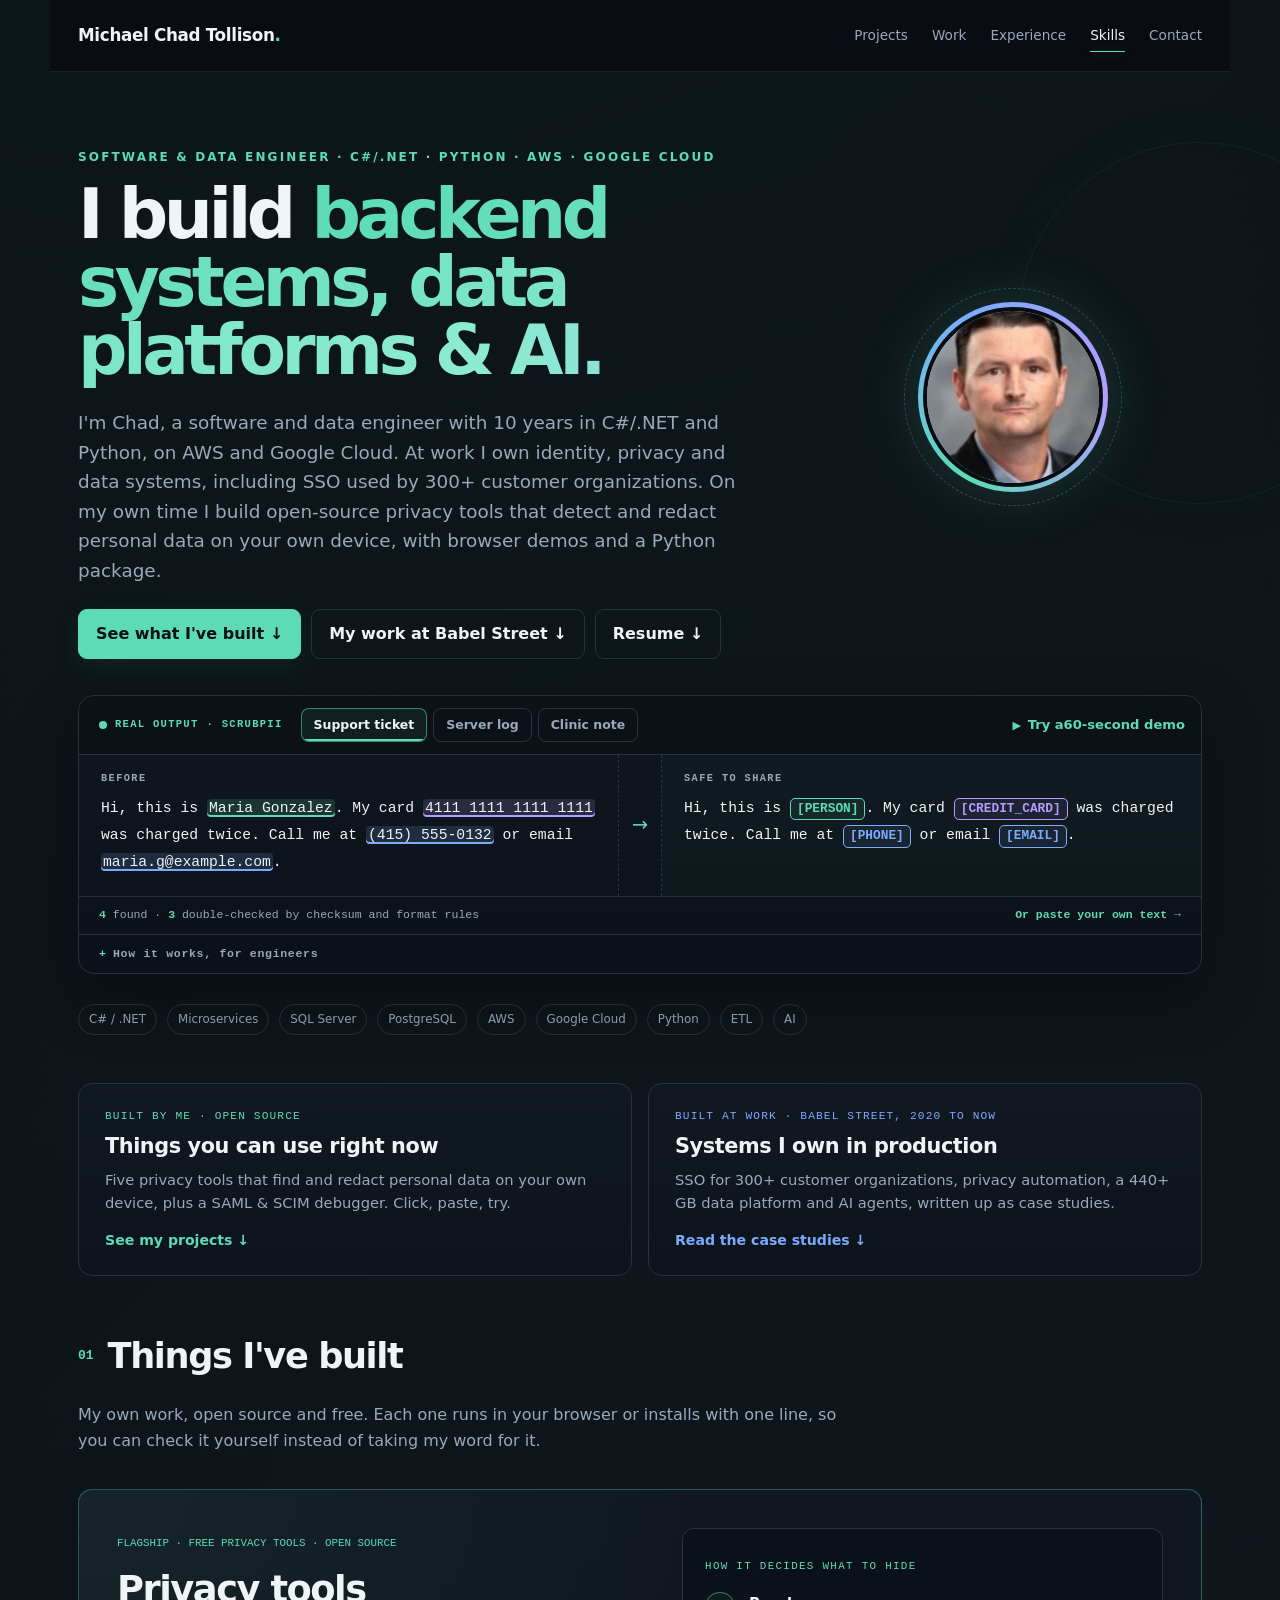
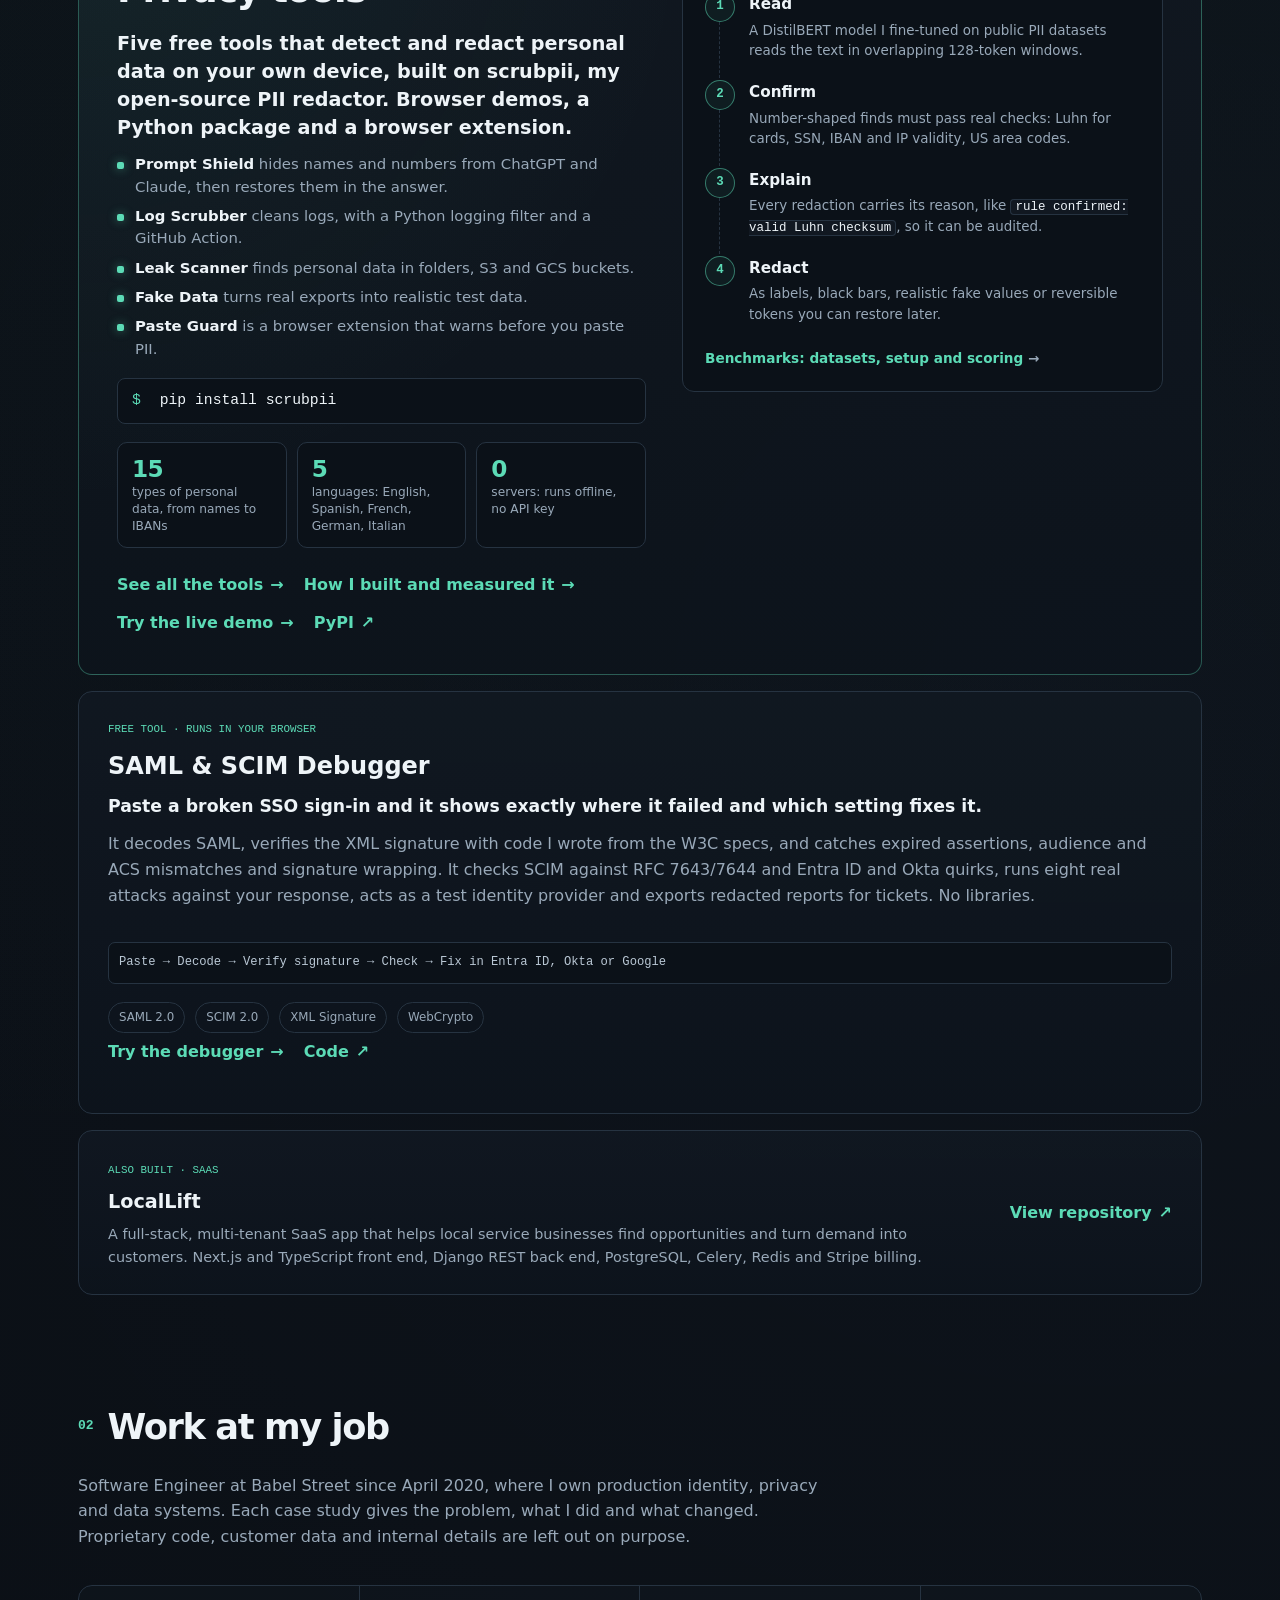
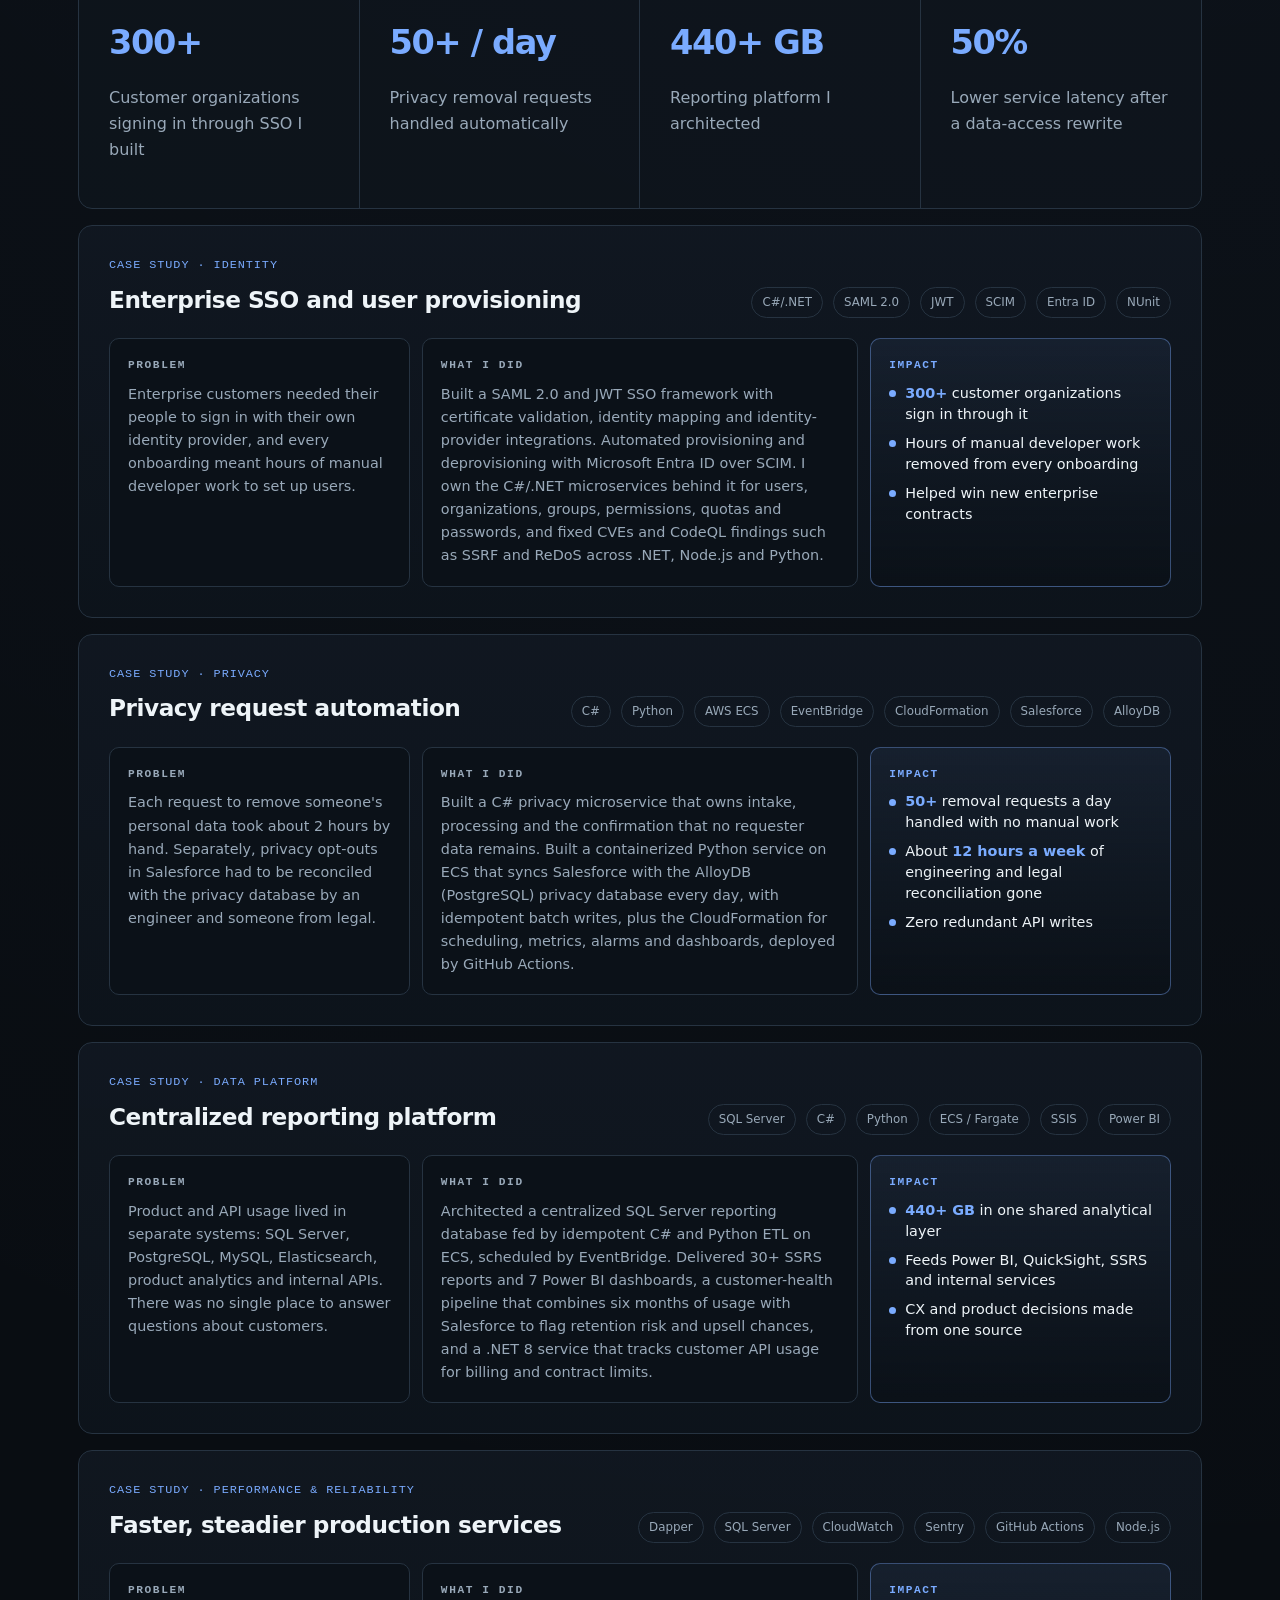
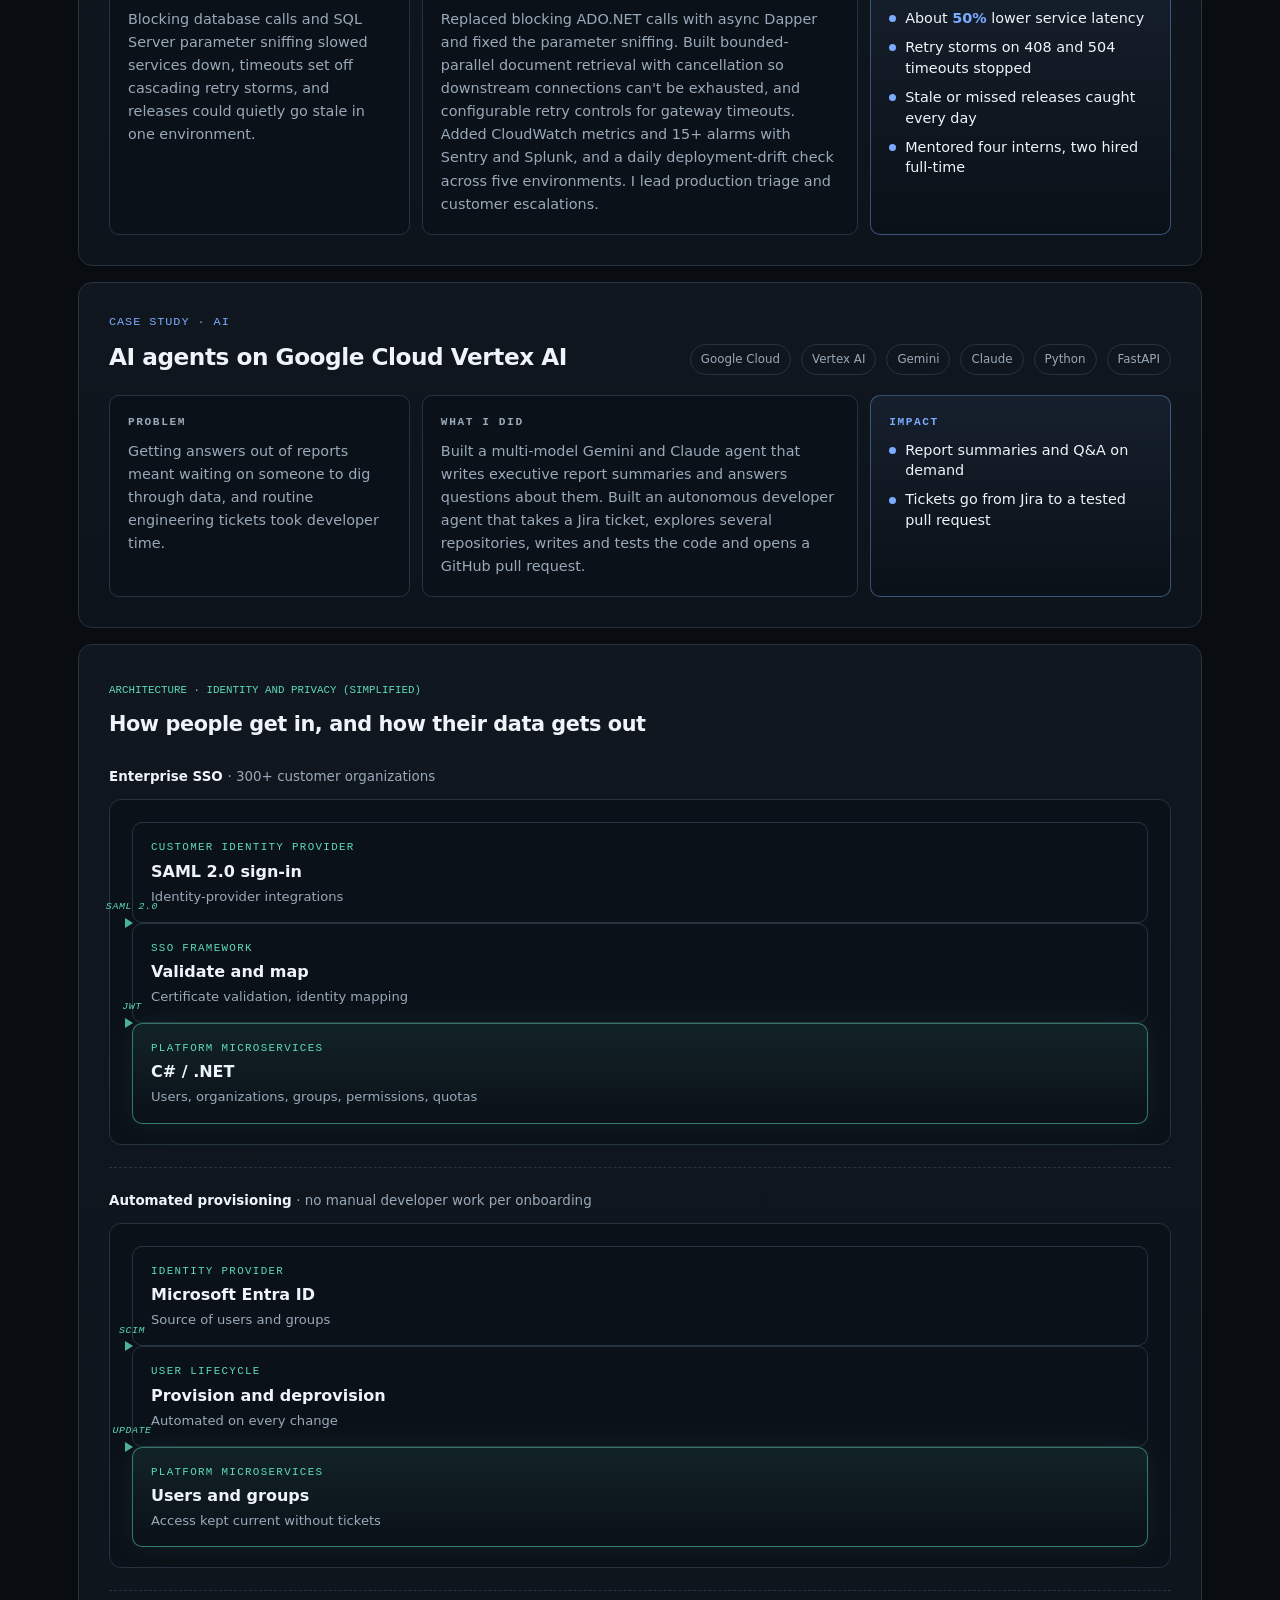
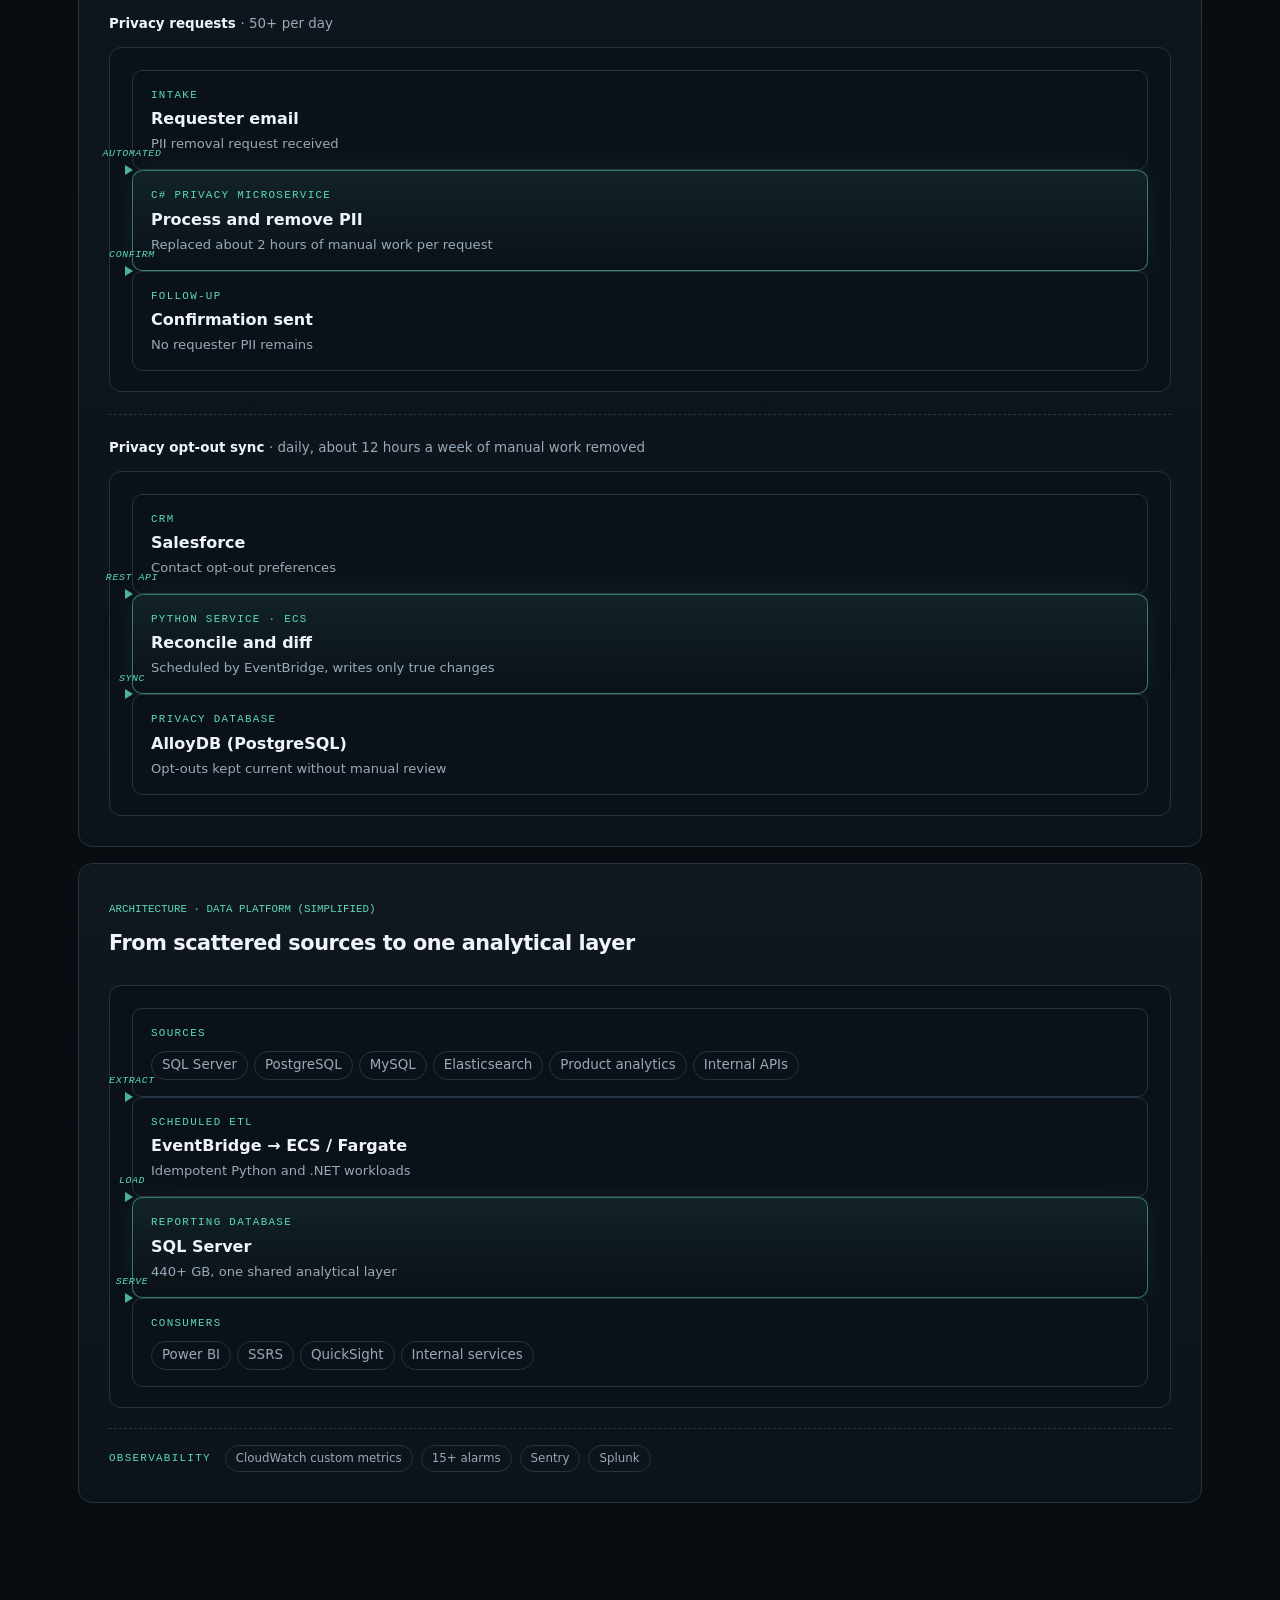
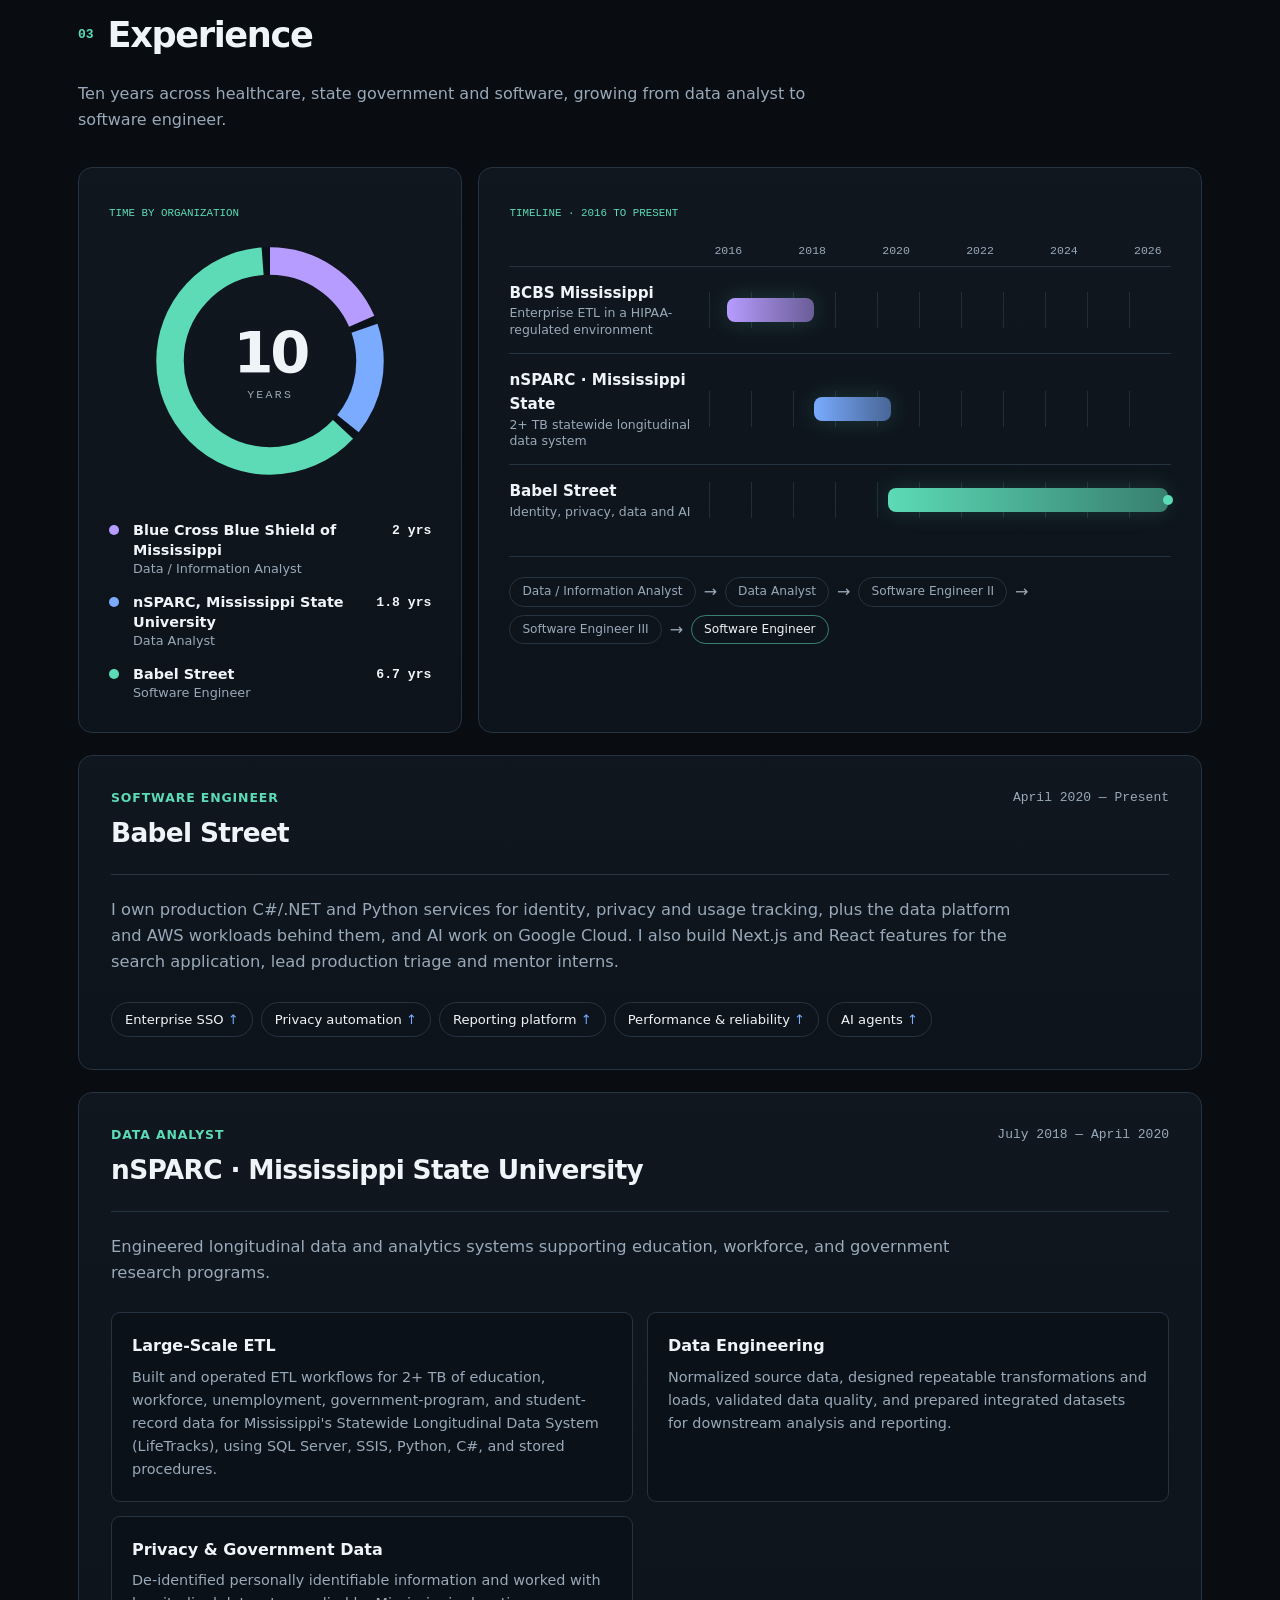
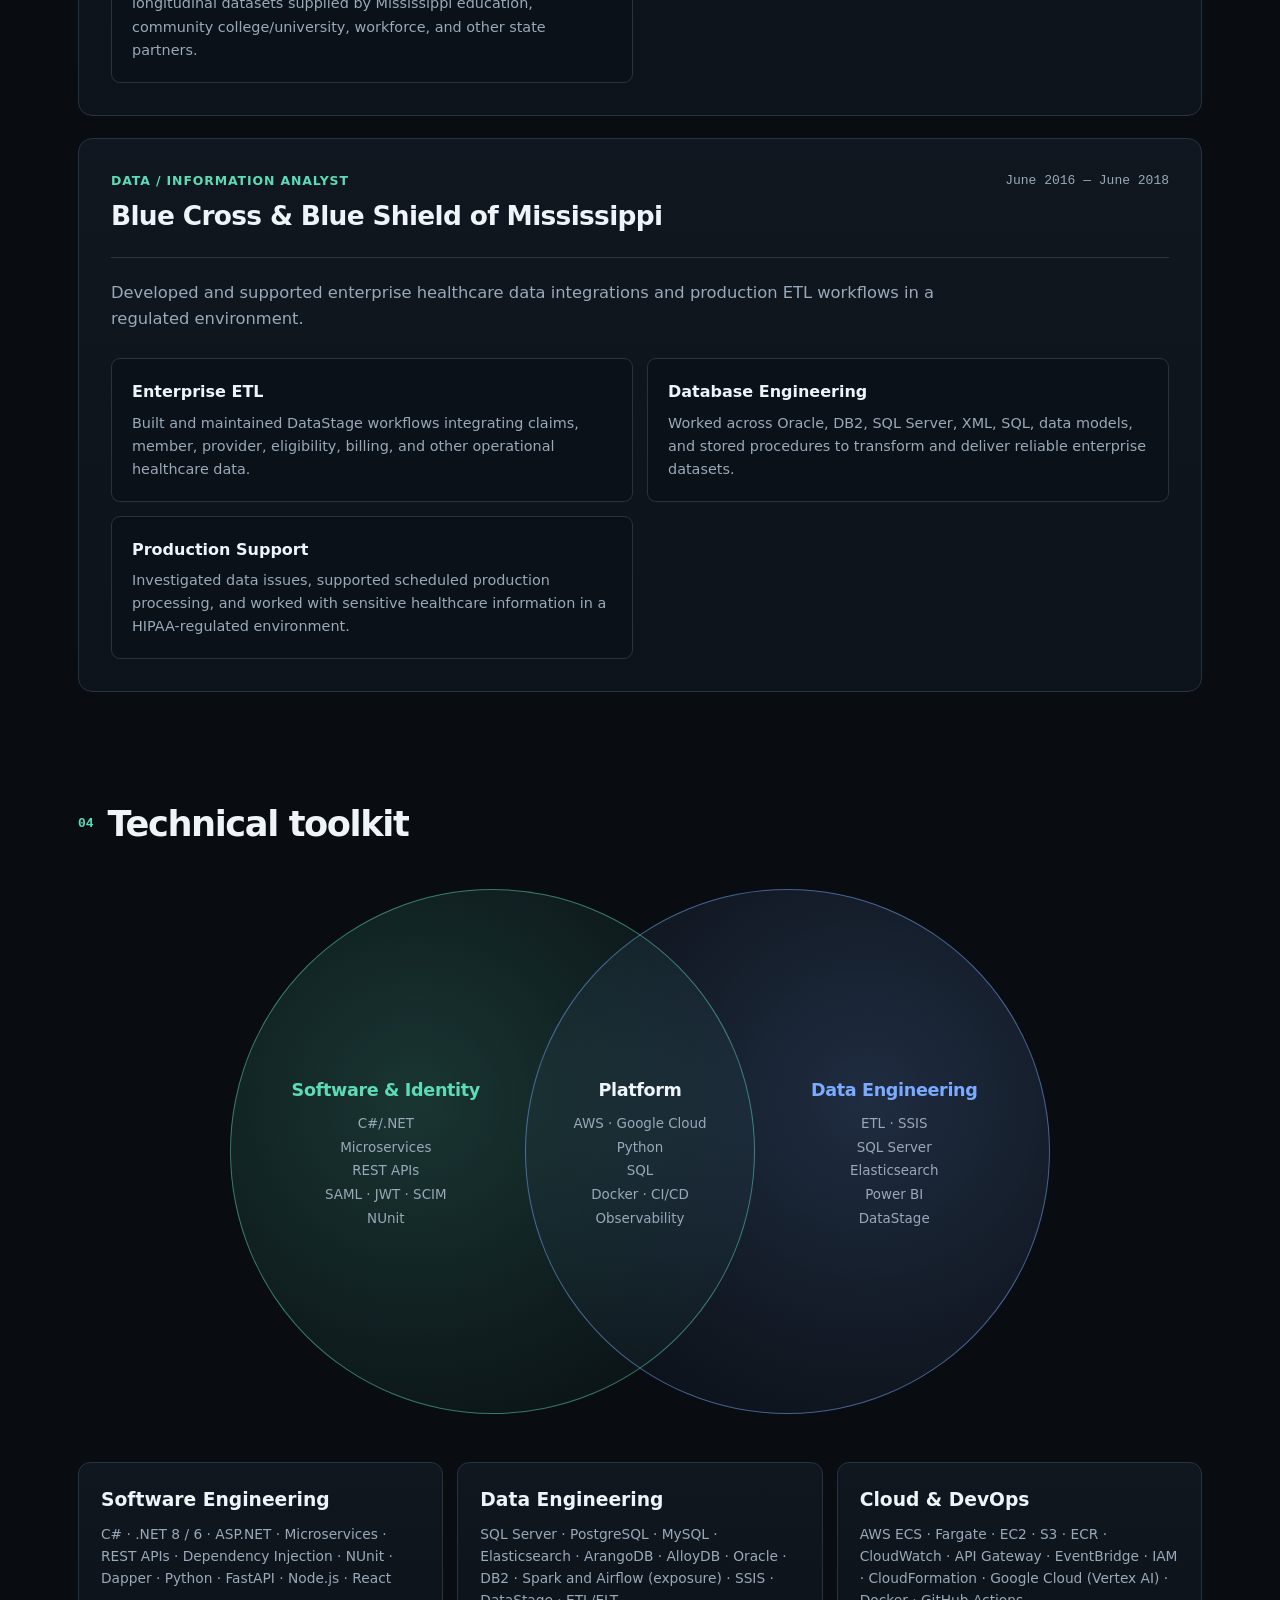
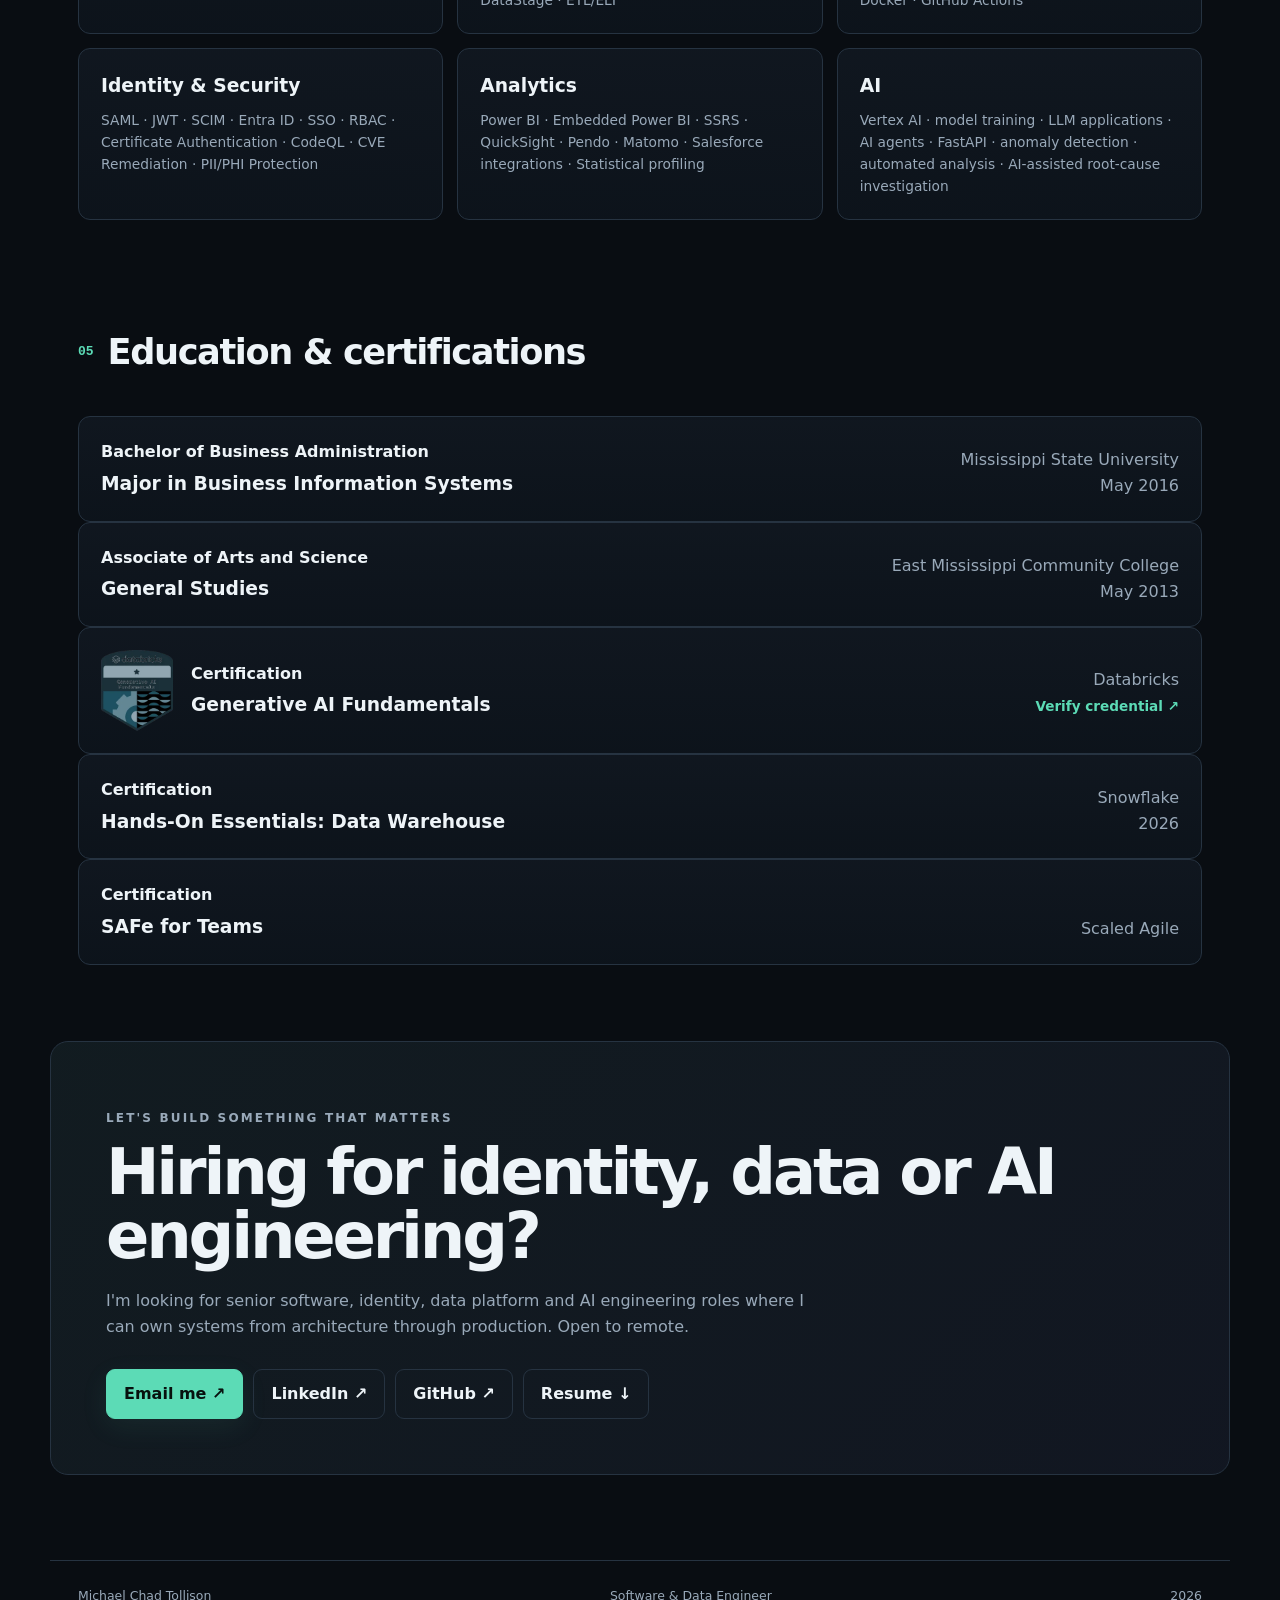
==== commit 9d592d95: "Fix sideways scroll on tablet/desktop, point benchmark code link at privacy-tools, bump cache-buster" ====
--- a/index.html
+++ b/index.html
@@ -17,7 +17,7 @@
   <meta property="og:image:height" content="630">
   <meta property="og:image:alt" content="Michael Chad Tollison: I build backend systems, data platforms and AI">
   <meta name="twitter:card" content="summary_large_image">
-  <link rel="stylesheet" href="styles.css?v=2026-11-28d">
+  <link rel="stylesheet" href="styles.css?v=2026-11-28e">
 </head>
 <body>
   <div id="scroll-progress" aria-hidden="true"></div>
@@ -486,7 +486,7 @@
   </main>
 
   <footer><span>Michael Chad Tollison</span><span>Software & Data Engineer</span><span id="year"></span></footer>
-  <script src="script.js?v=2026-11-28d"></script>
+  <script src="script.js?v=2026-11-28e"></script>
   <!-- Private visitor stats: https://chadtollison.goatcounter.com -->
   <script data-goatcounter="https://chadtollison.goatcounter.com/count" async src="https://gc.zgo.at/count.js"></script>
 </body>
--- a/styles.css
+++ b/styles.css
@@ -413,3 +413,4 @@
 .xray-how a{color:var(--accent);font-weight:700}
 @media(min-width:901px){.xray-how ol{display:grid;grid-template-columns:1fr 1fr;gap:10px 28px}}
 @media(max-width:560px){.xray-cta .xw{display:none}.xray-how{padding:0 16px}.xray-foot a{display:none}}
+html,body{overflow-x:clip}
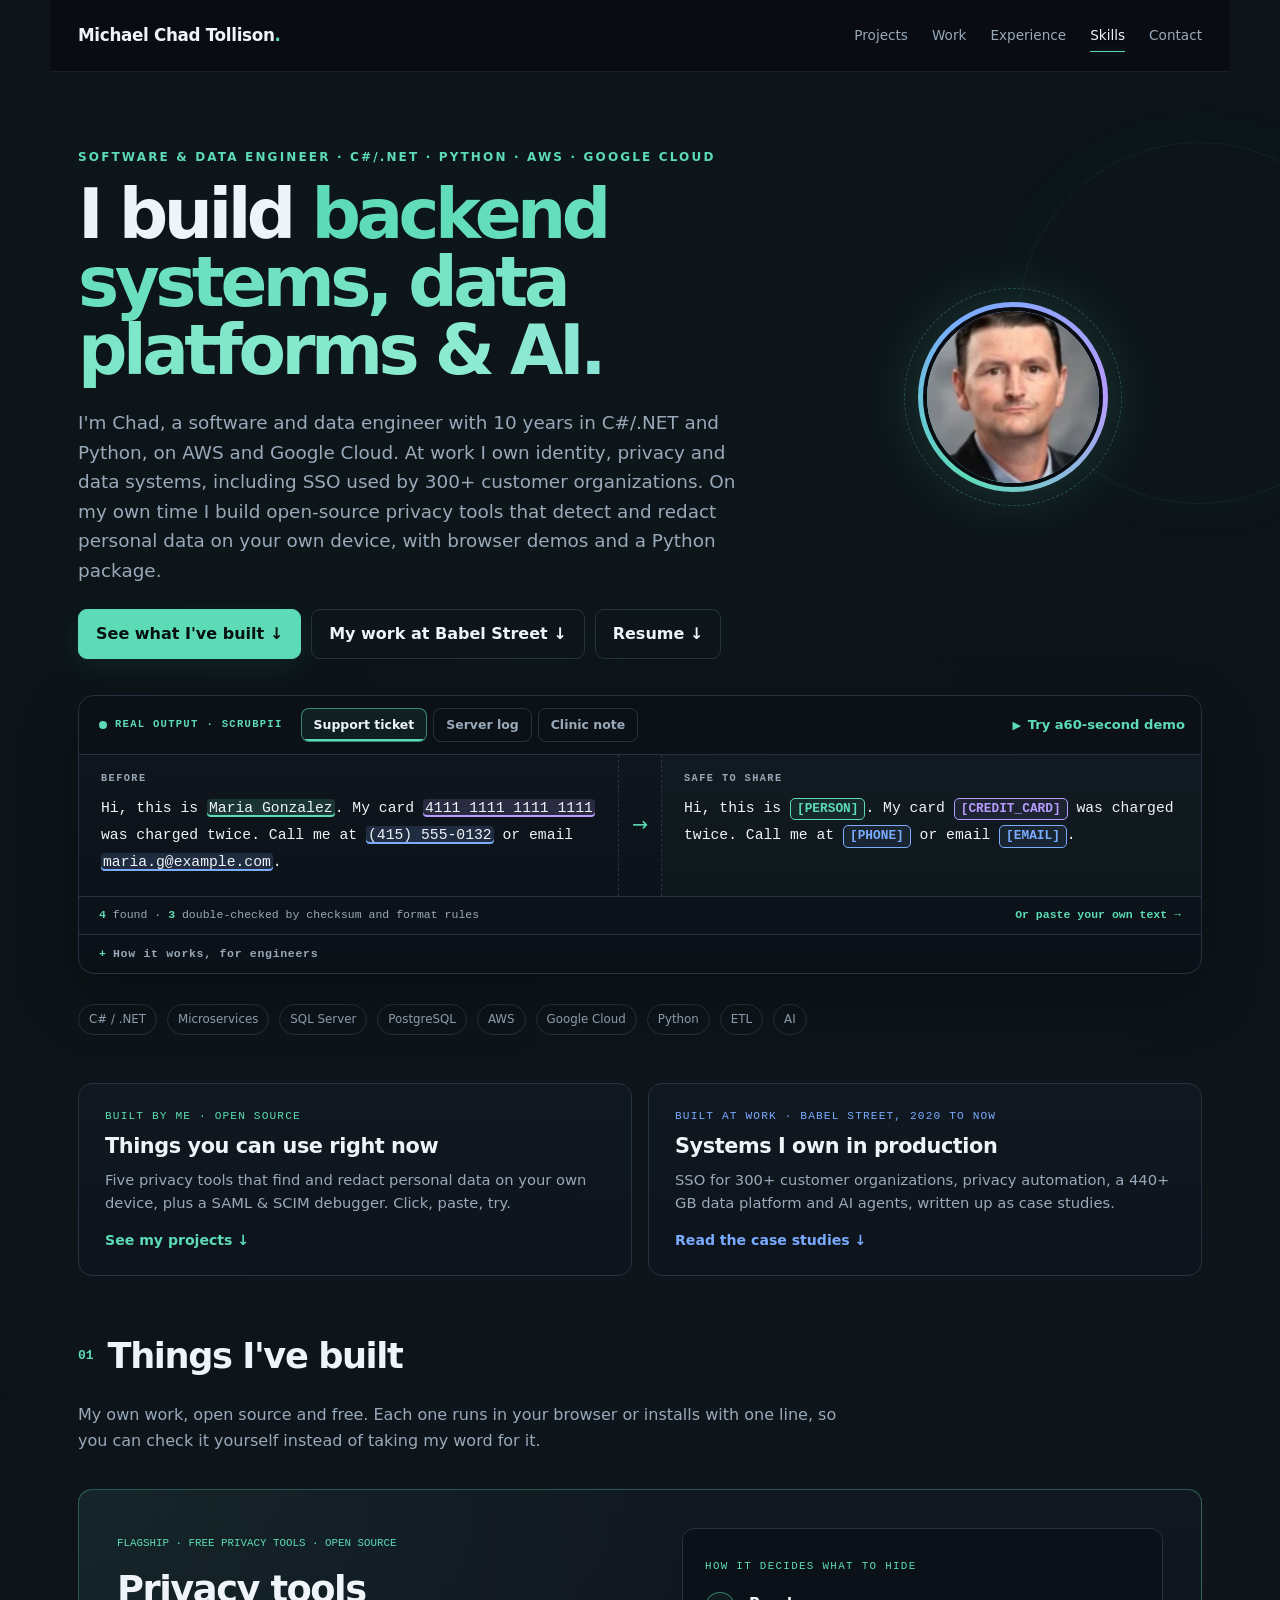
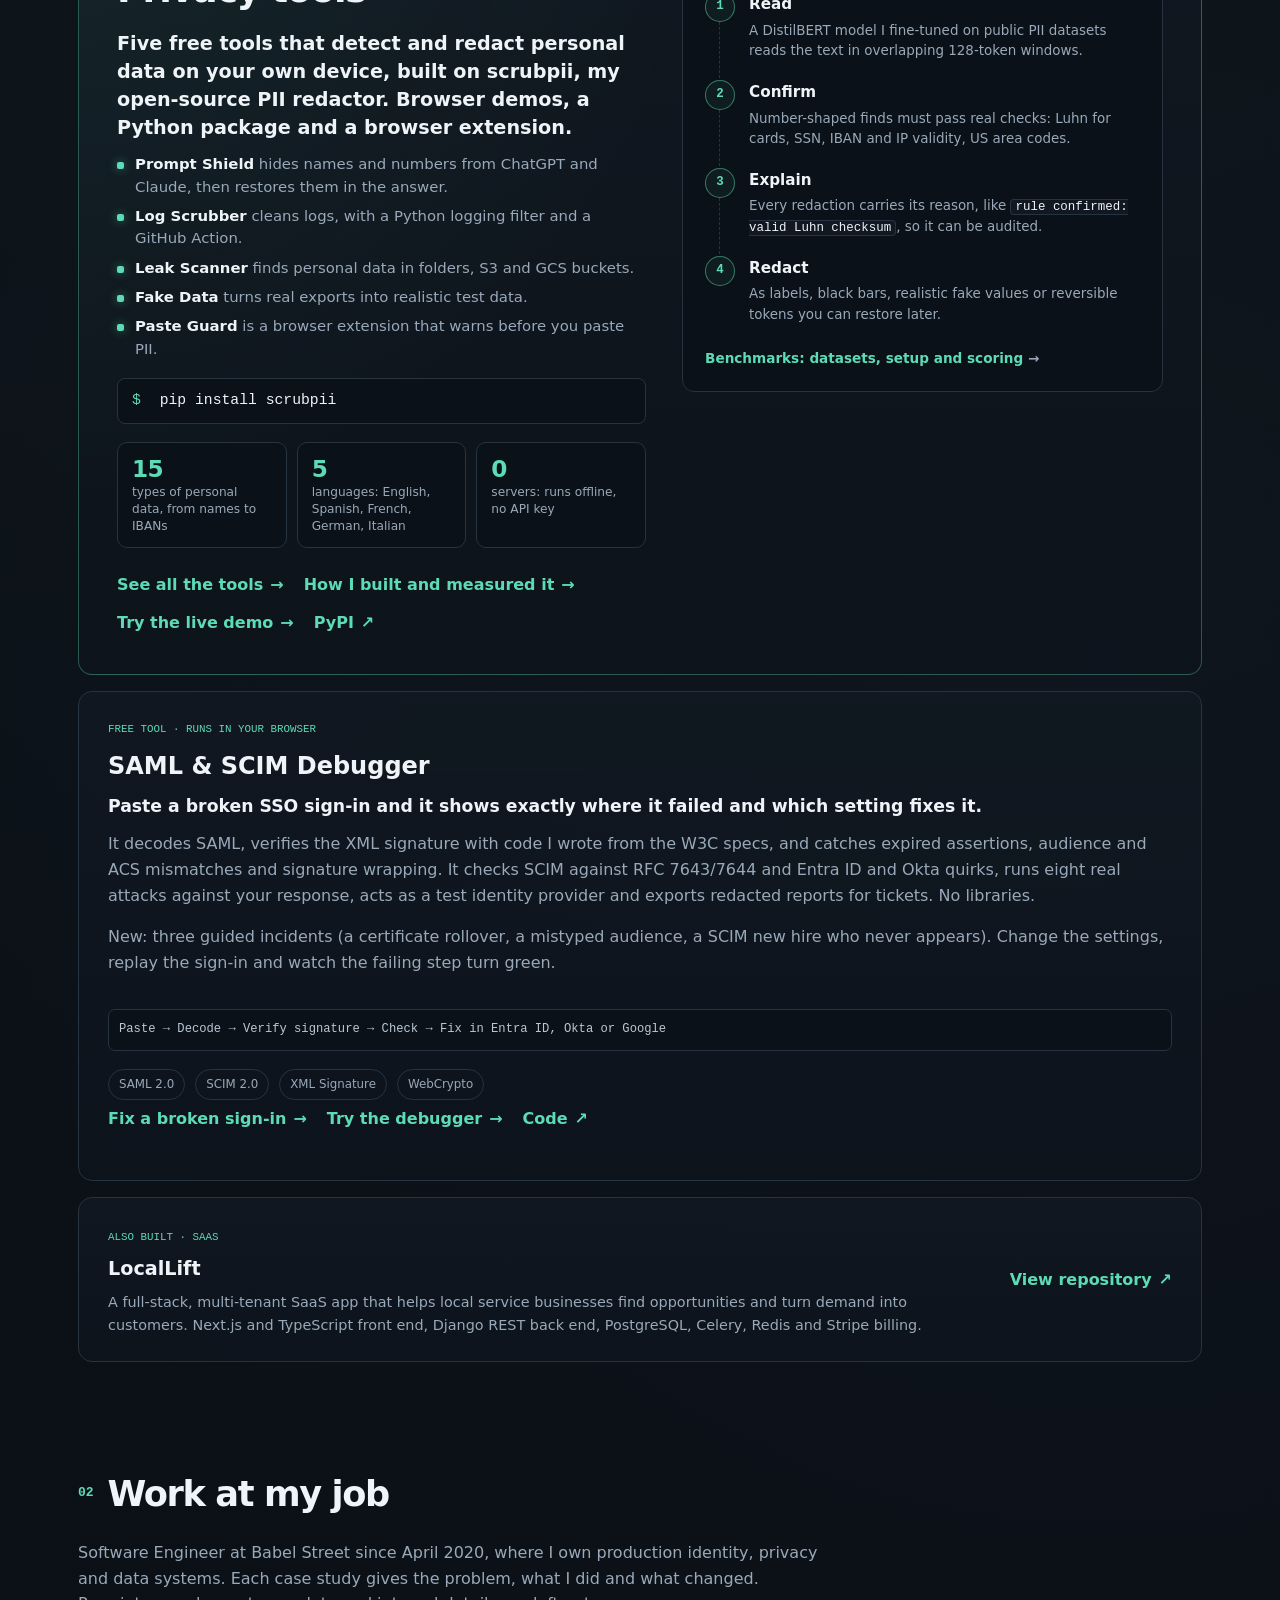
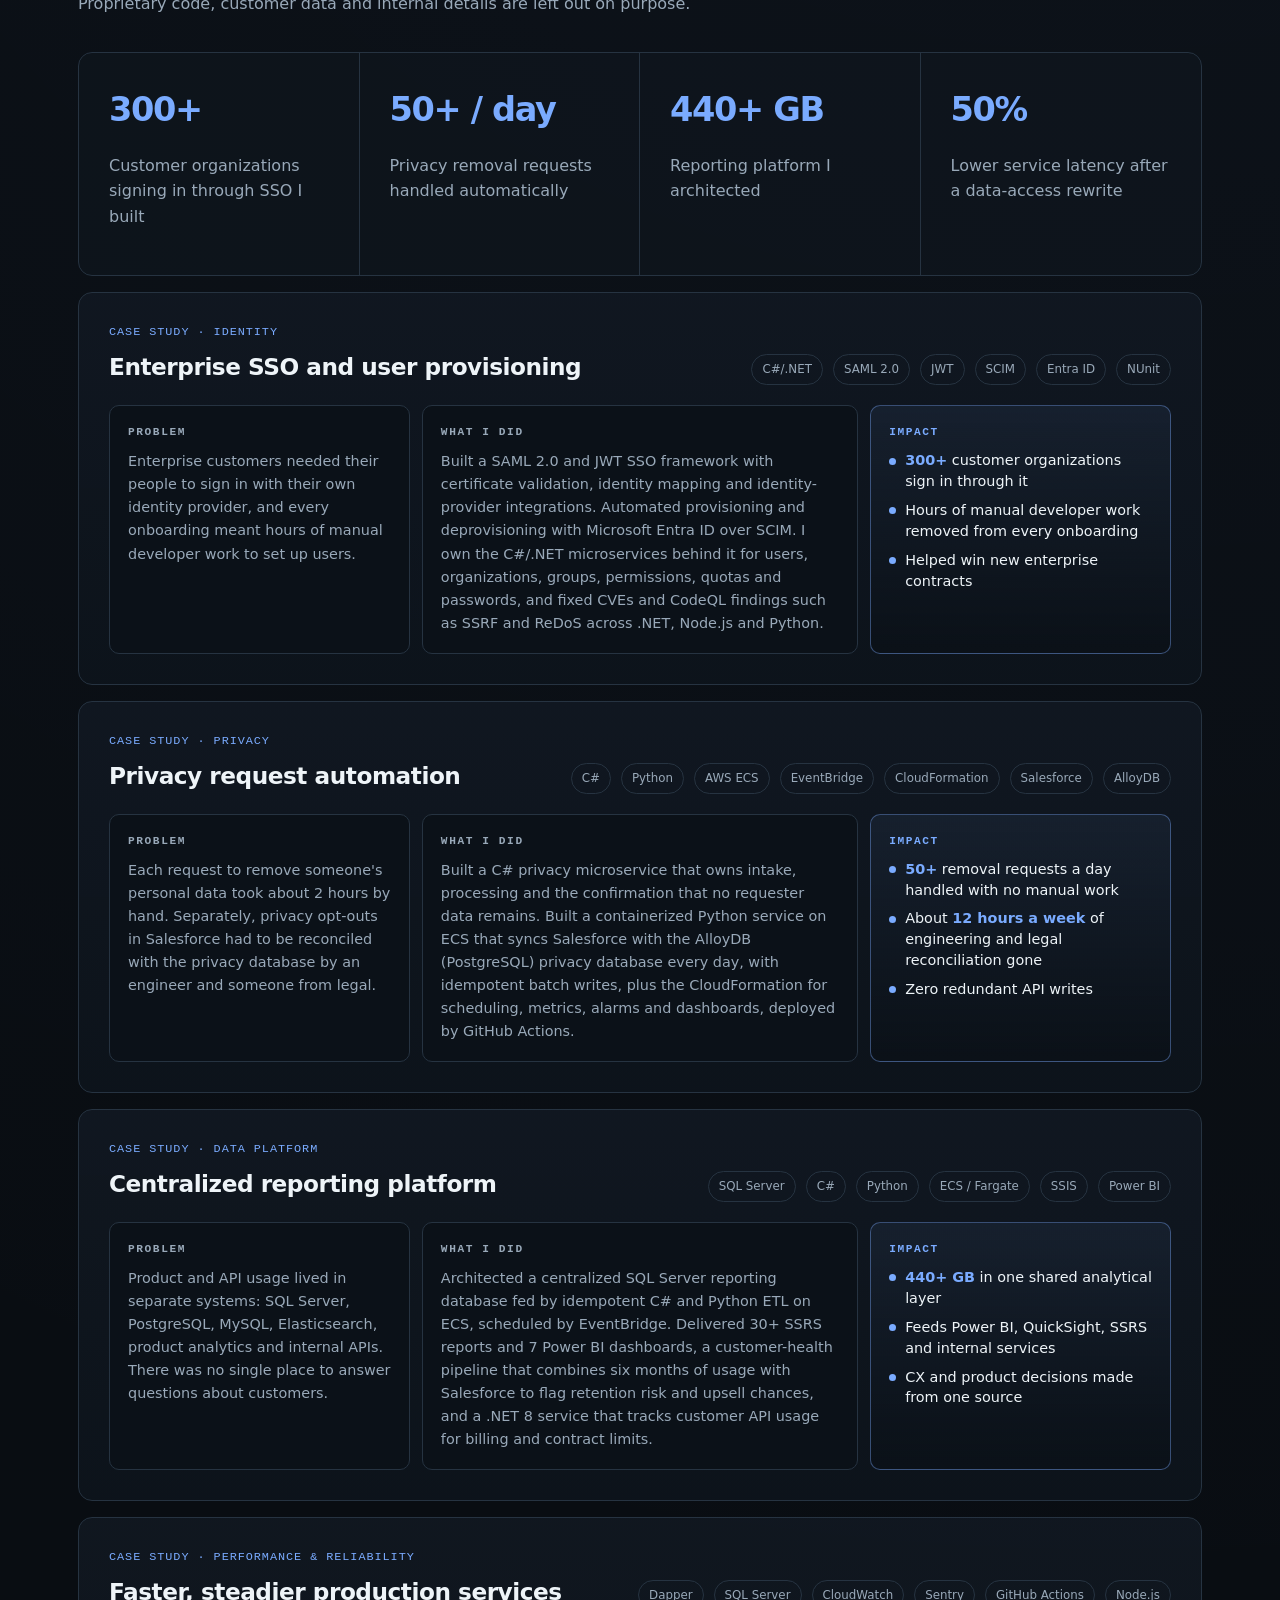
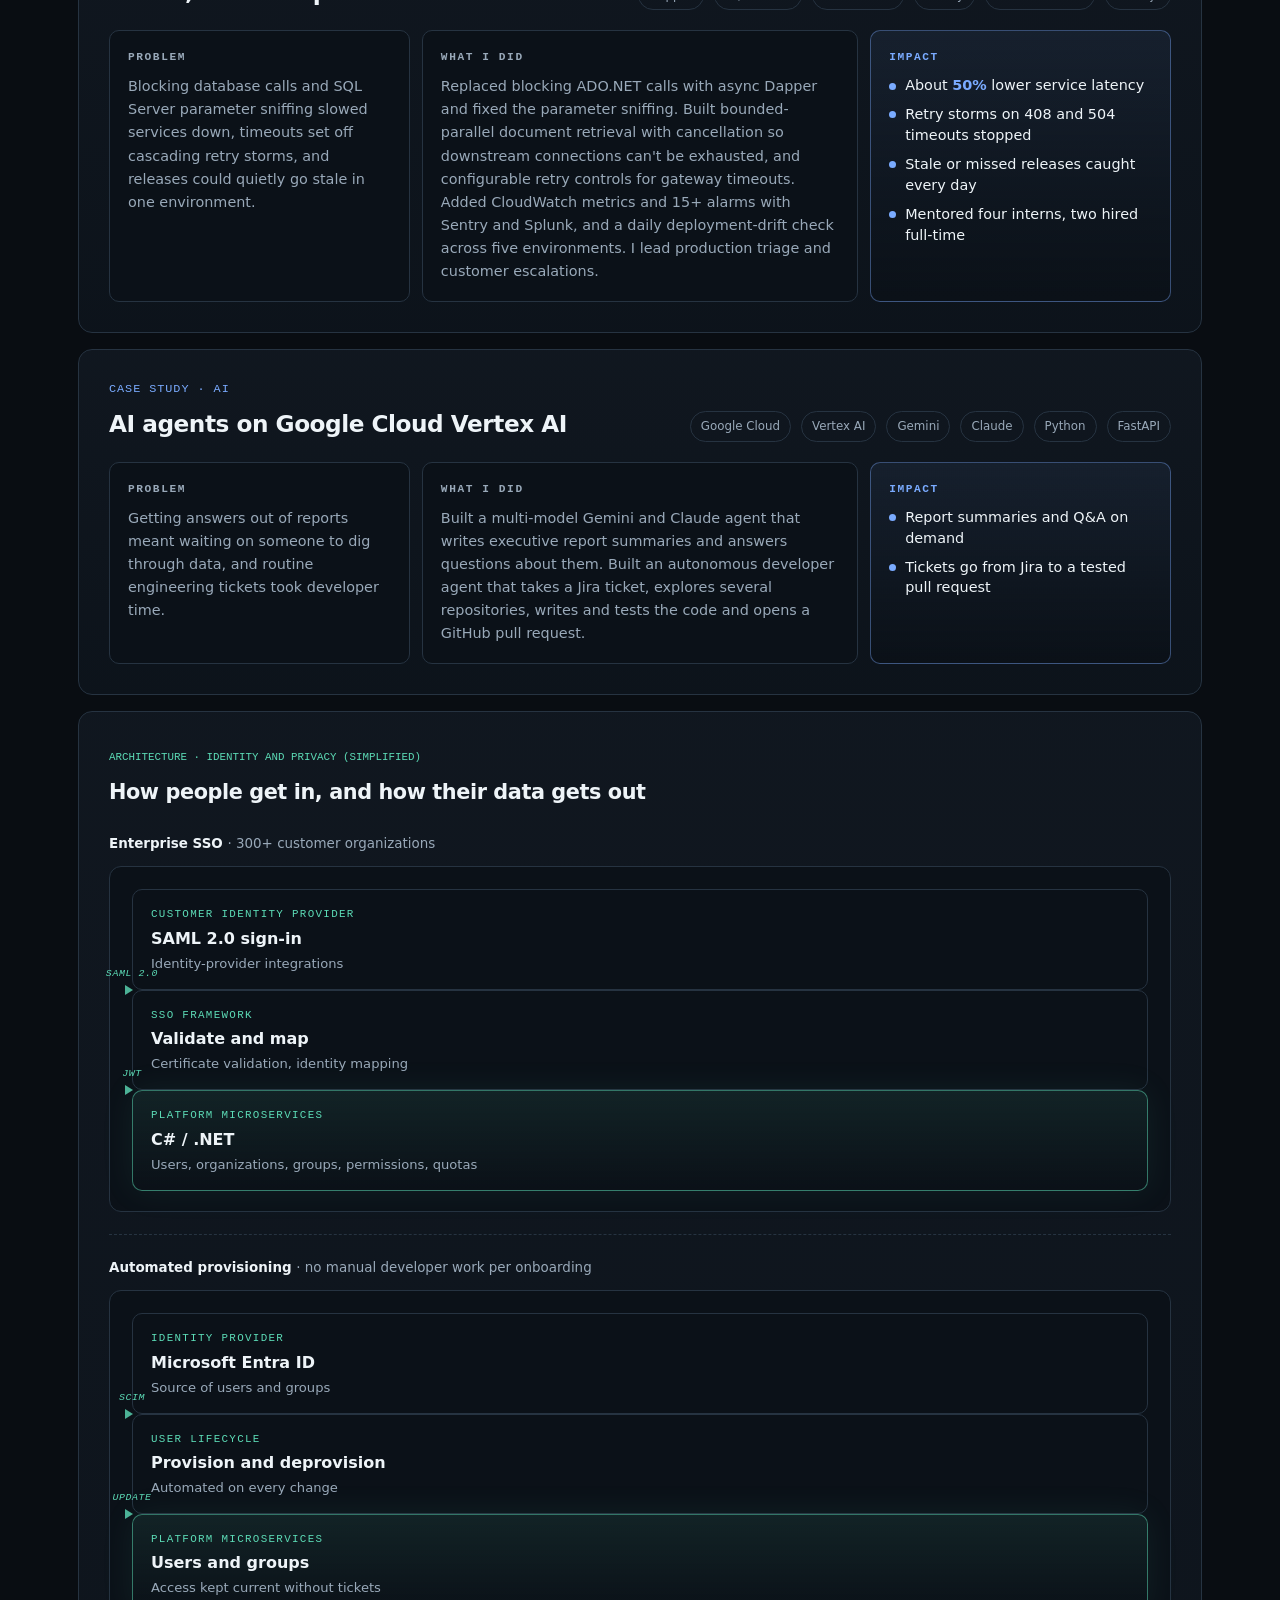
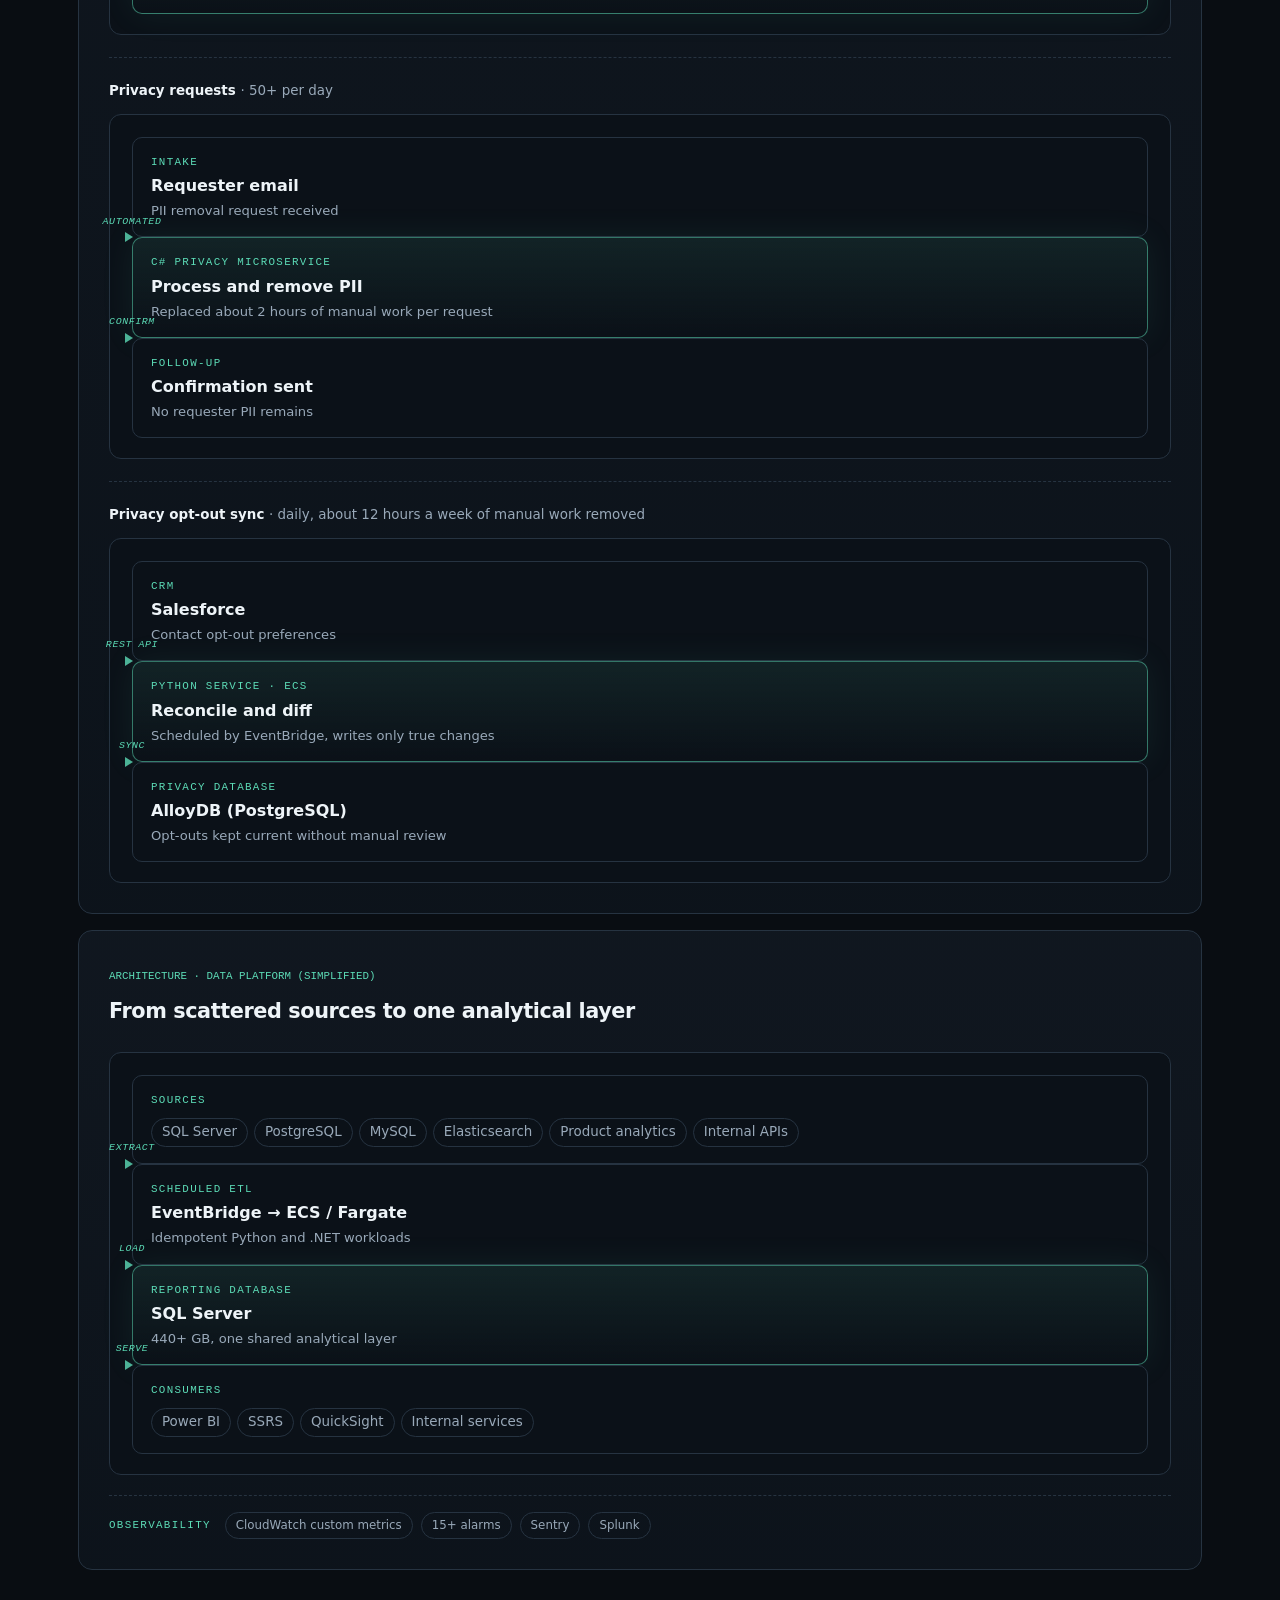
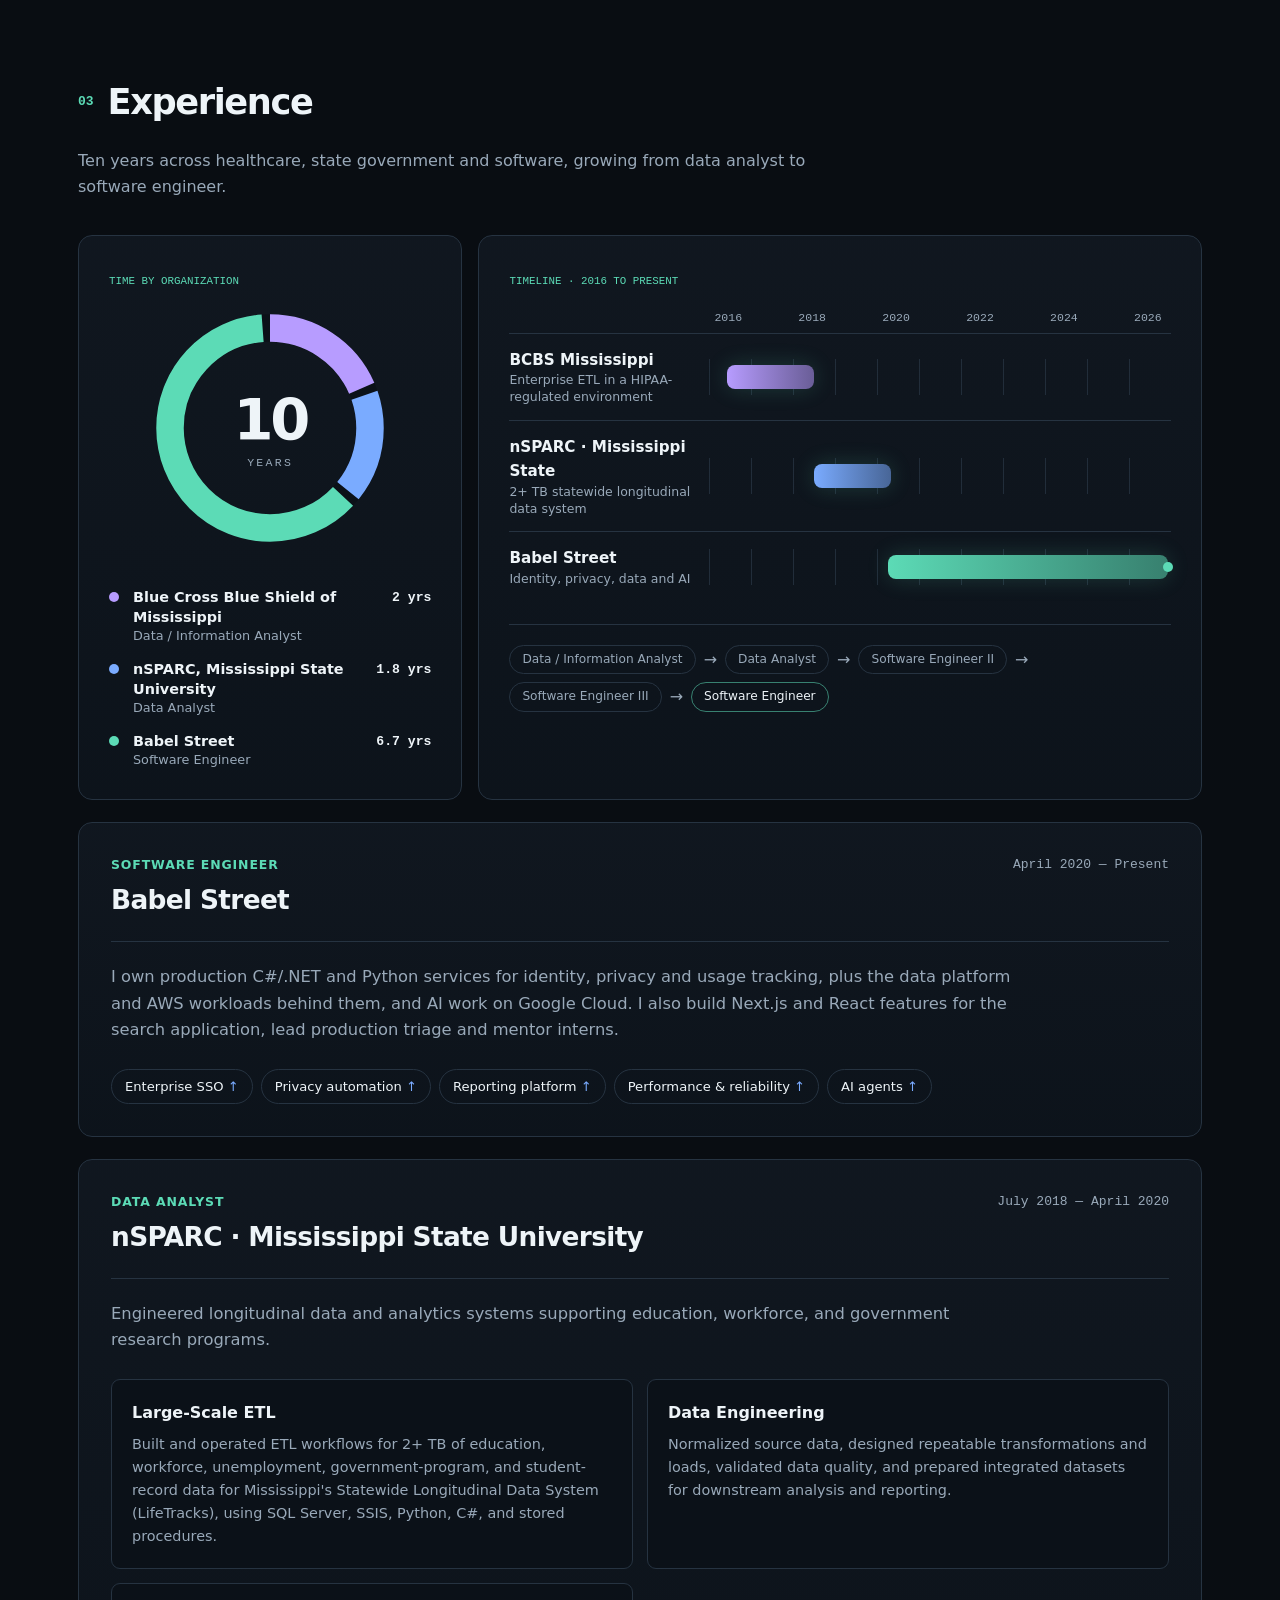
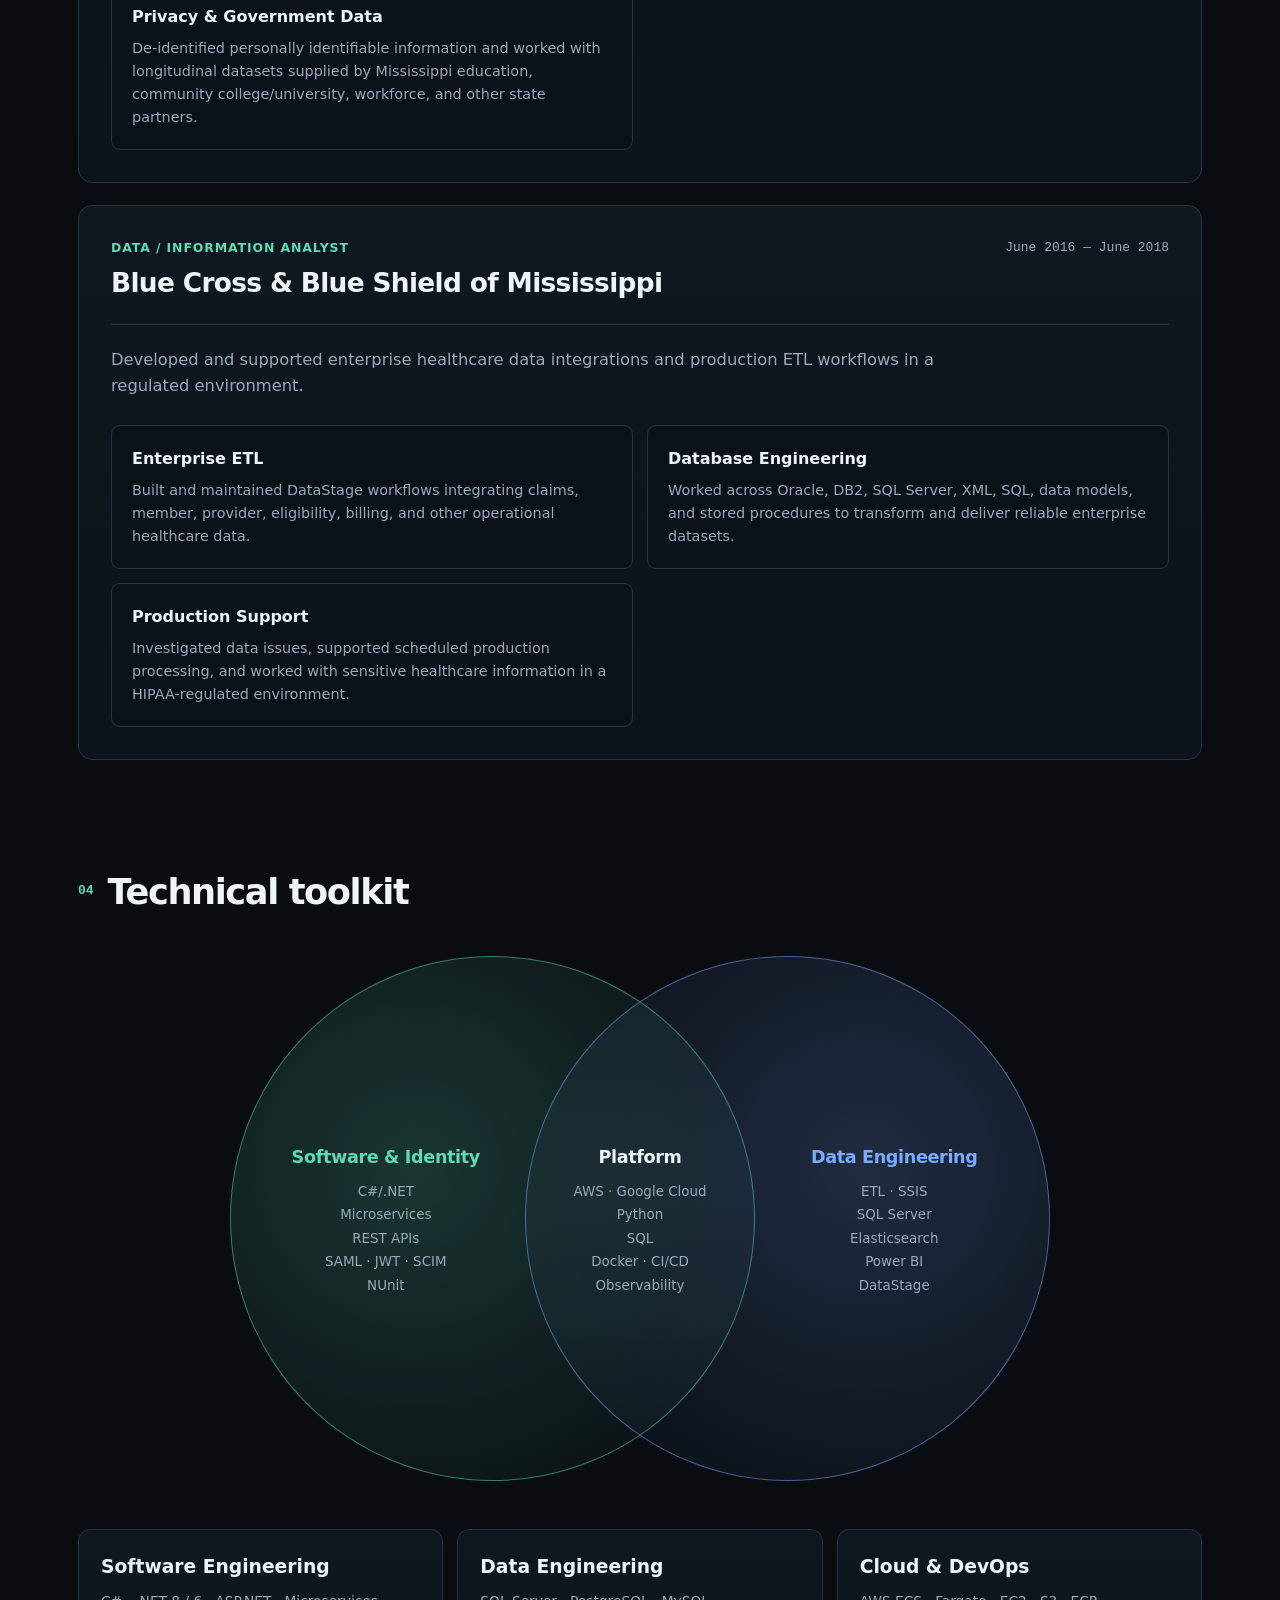
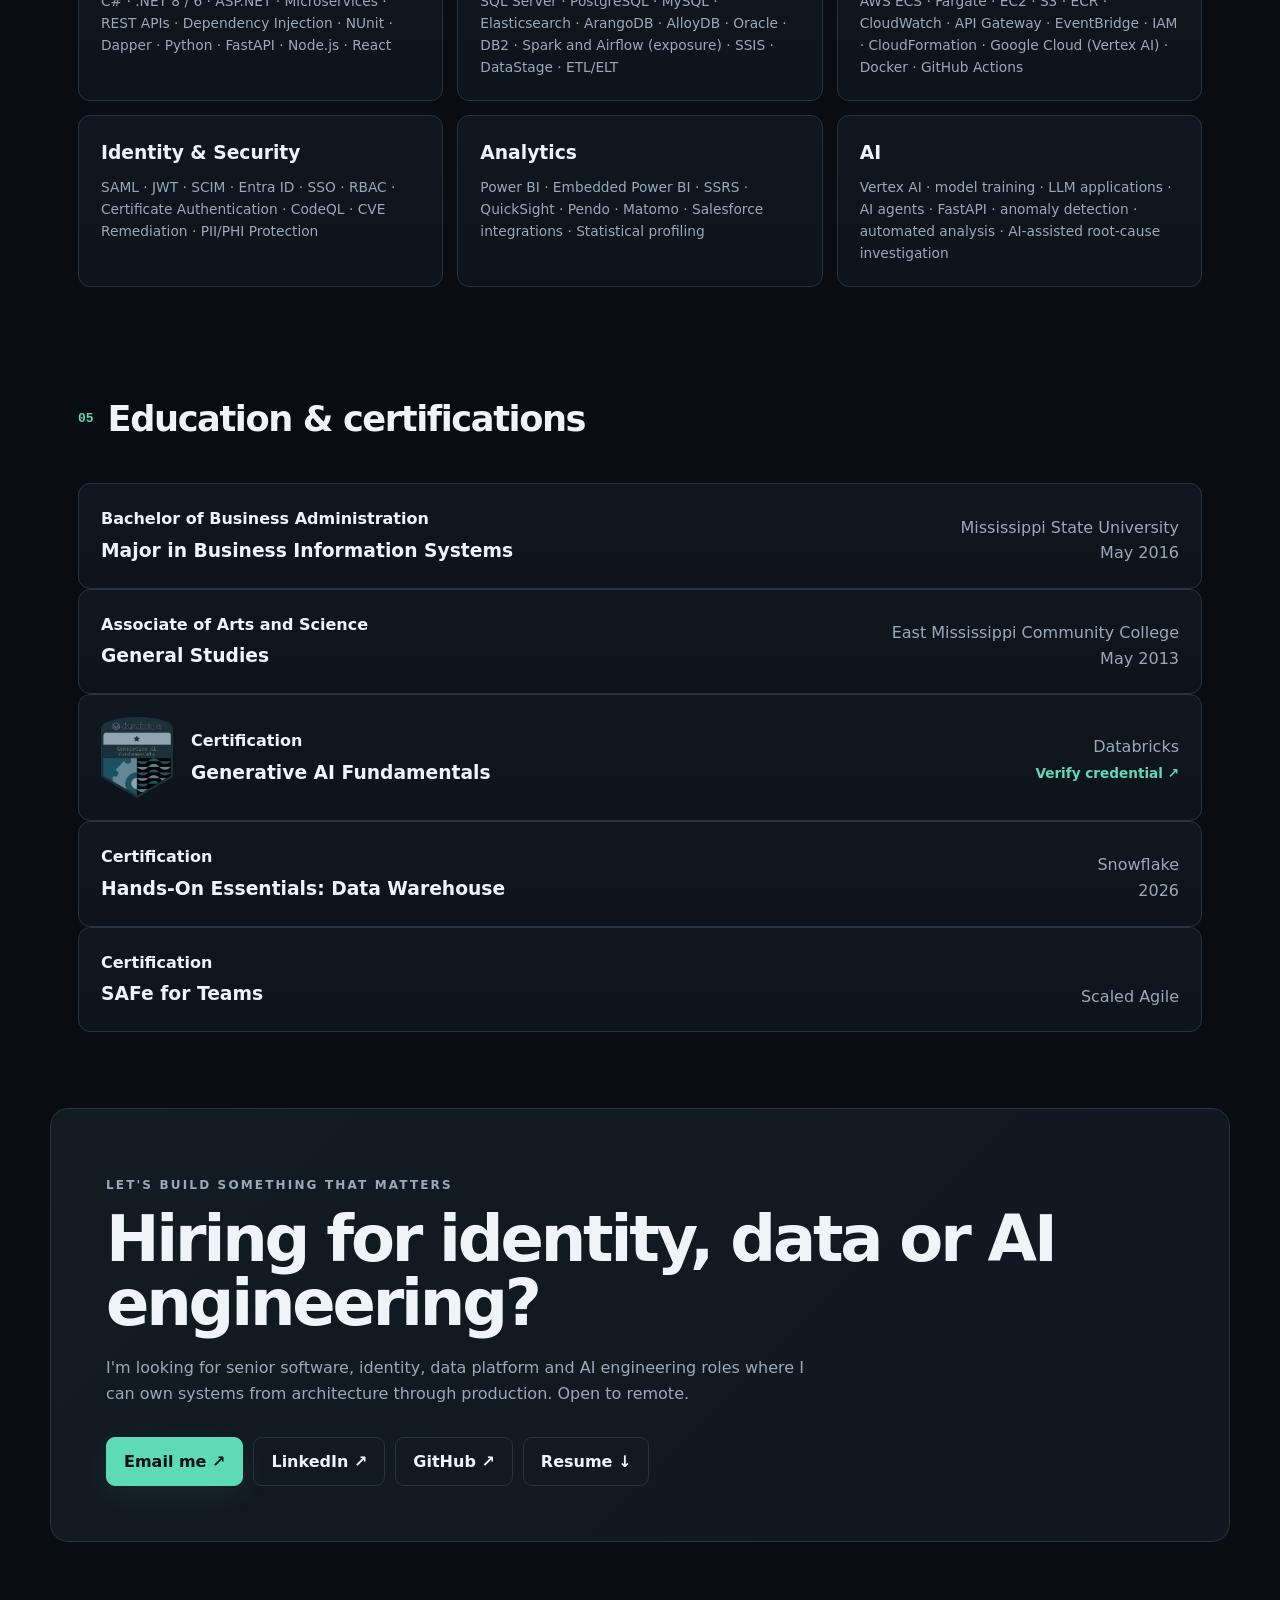
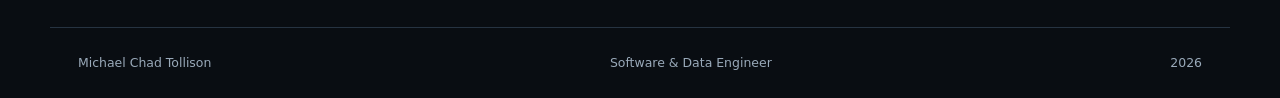
==== commit 7c65e9ac: "Portfolio card: link straight to the guided incidents Co-Authored-By: Claude Opus 5.5 <noreply@anthr" ====
--- a/index.html
+++ b/index.html
@@ -161,10 +161,12 @@
           <h3>SAML &amp; SCIM Debugger</h3>
           <p class="headline">Paste a broken SSO sign-in and it shows exactly where it failed and which setting fixes it.</p>
           <p>It decodes SAML, verifies the XML signature with code I wrote from the W3C specs, and catches expired assertions, audience and ACS mismatches and signature wrapping. It checks SCIM against RFC 7643/7644 and Entra ID and Okta quirks, runs eight real attacks against your response, acts as a test identity provider and exports redacted reports for tickets. No libraries.</p>
+          <p>New: three guided incidents (a certificate rollover, a mistyped audience, a SCIM new hire who never appears). Change the settings, replay the sign-in and watch the failing step turn green.</p>
           <div class="flow">Paste → Decode → Verify signature → Check → Fix in Entra ID, Okta or Google</div>
           <div class="tags"><span>SAML 2.0</span><span>SCIM 2.0</span><span>XML Signature</span><span>WebCrypto</span></div>
           <div class="links">
-            <a class="projectlink live" href="sso/">Try the debugger <span>→</span></a>
+            <a class="projectlink live" href="sso/#incidents">Fix a broken sign-in <span>→</span></a>
+            <a class="projectlink" href="sso/#saml">Try the debugger <span>→</span></a>
             <a class="projectlink" href="https://github.com/chadtollison/chadtollison.github.io/tree/main/sso" target="_blank" rel="noreferrer">Code <span>↗</span></a>
           </div>
         </article>
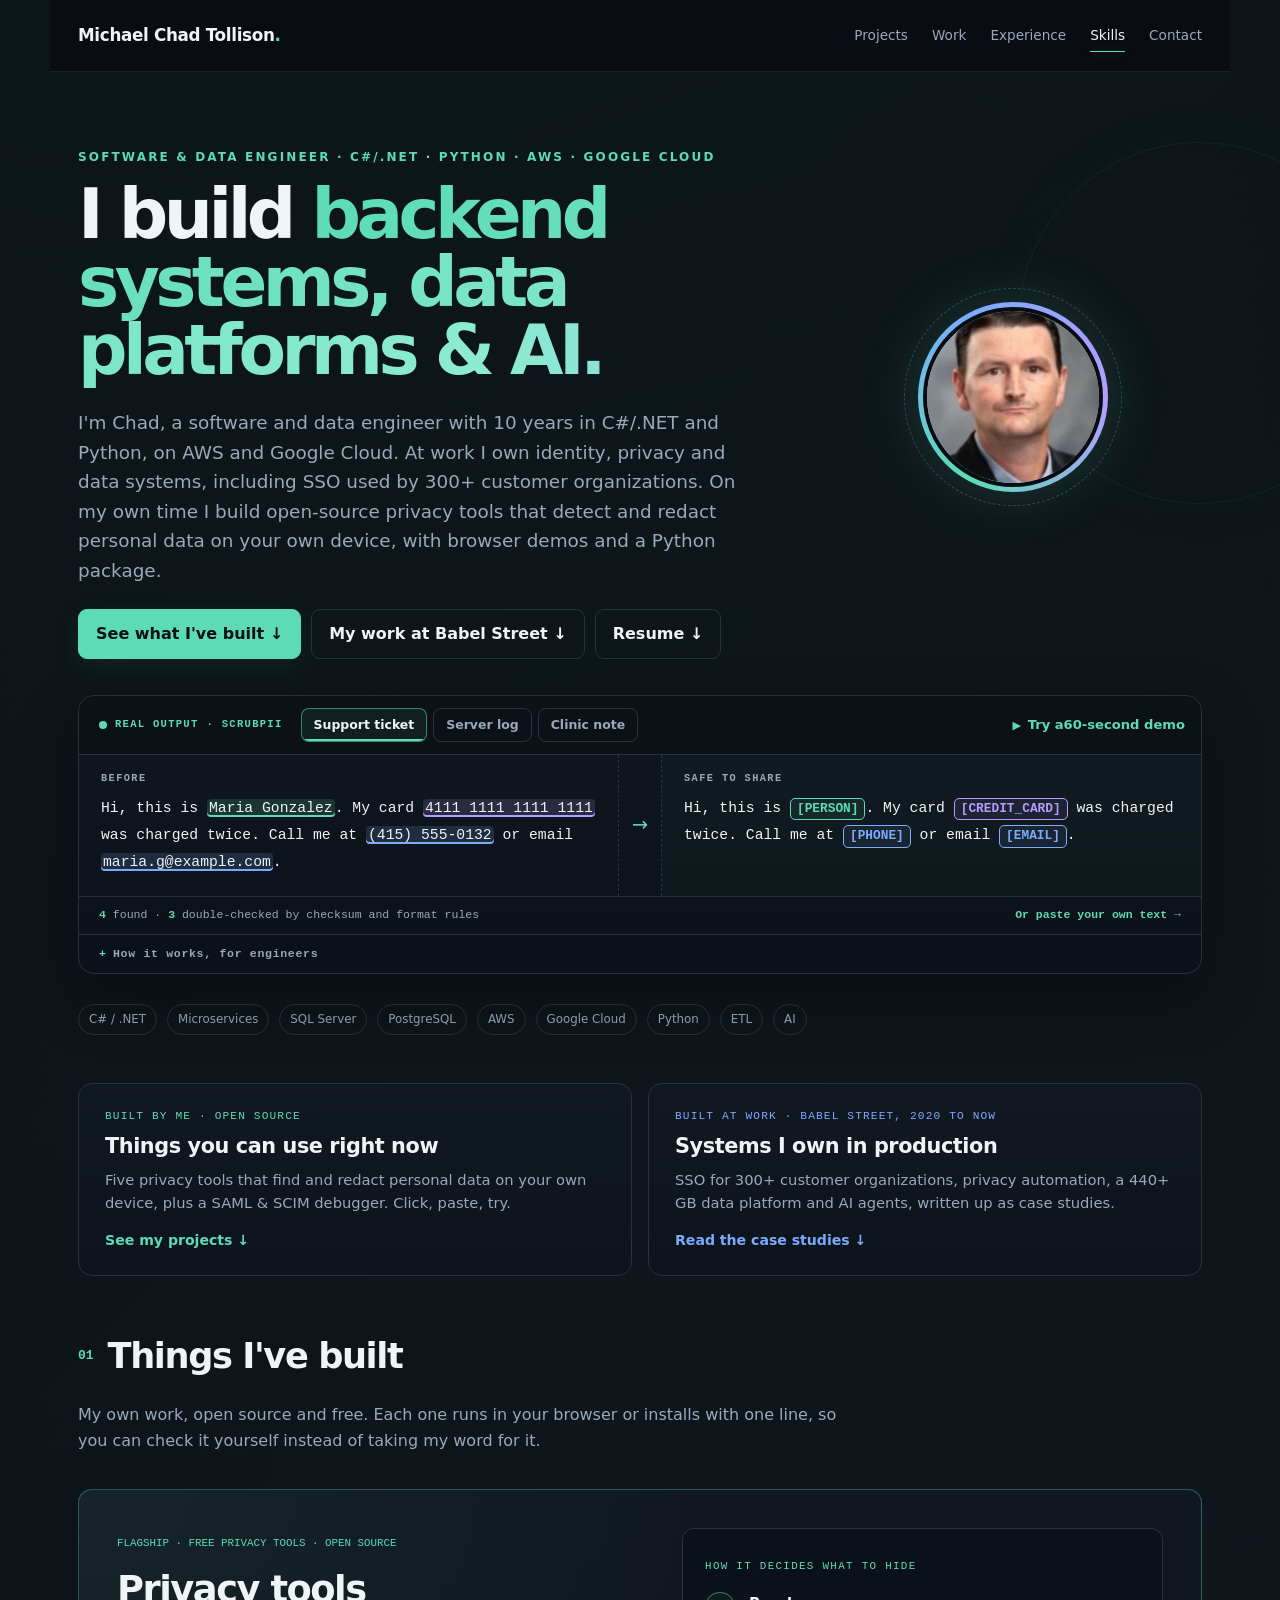
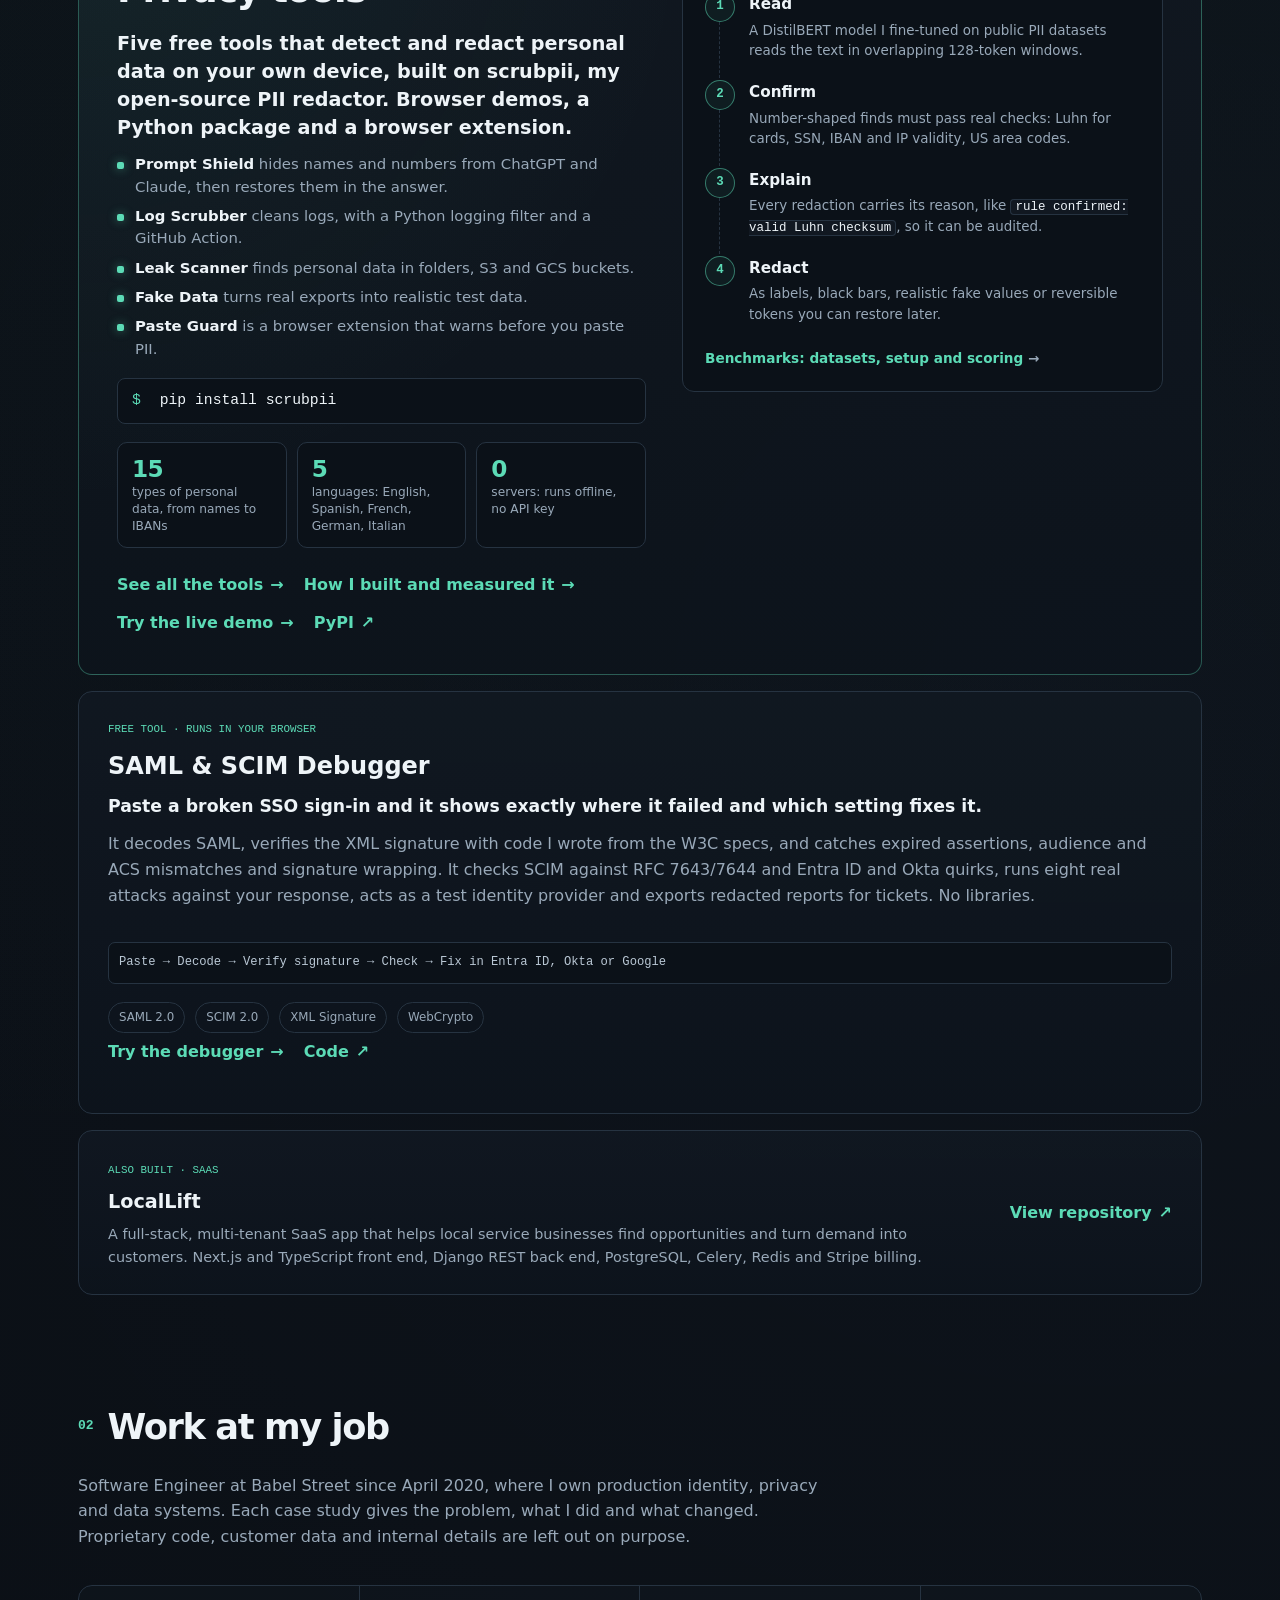
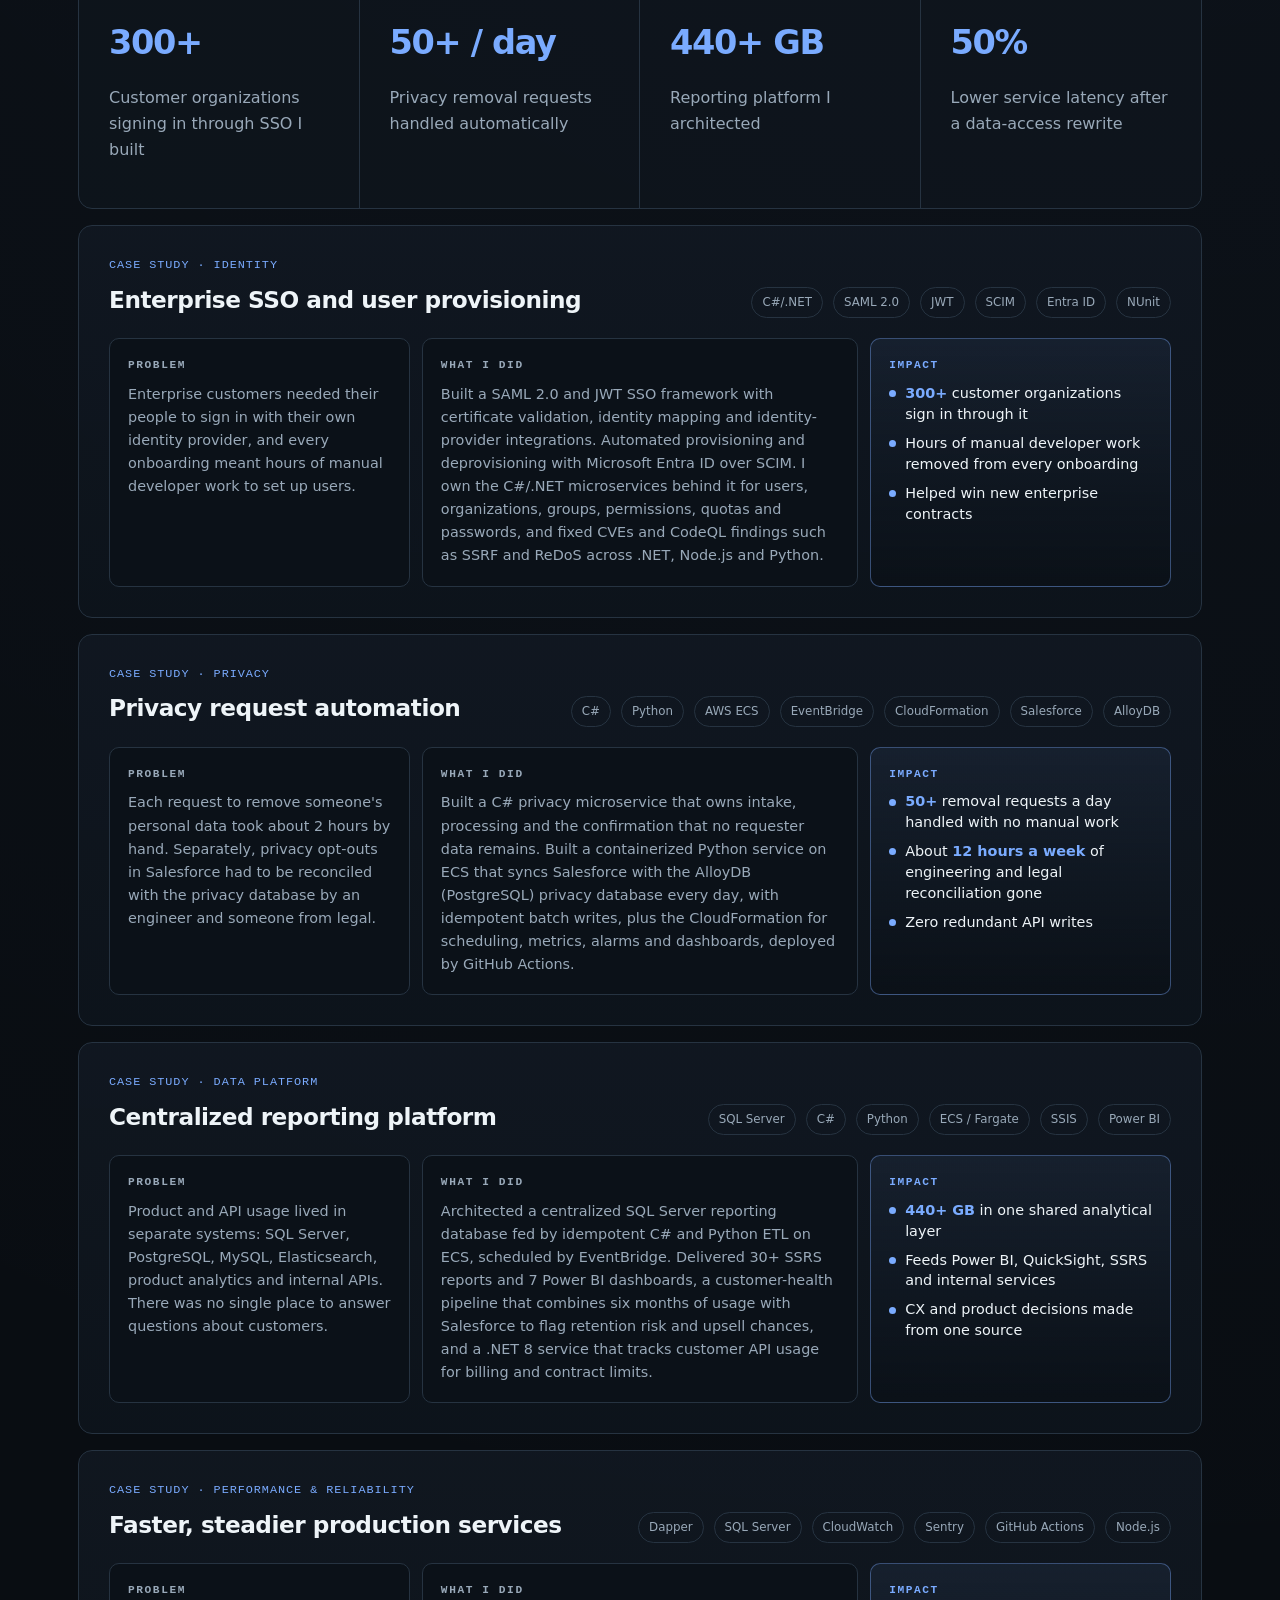
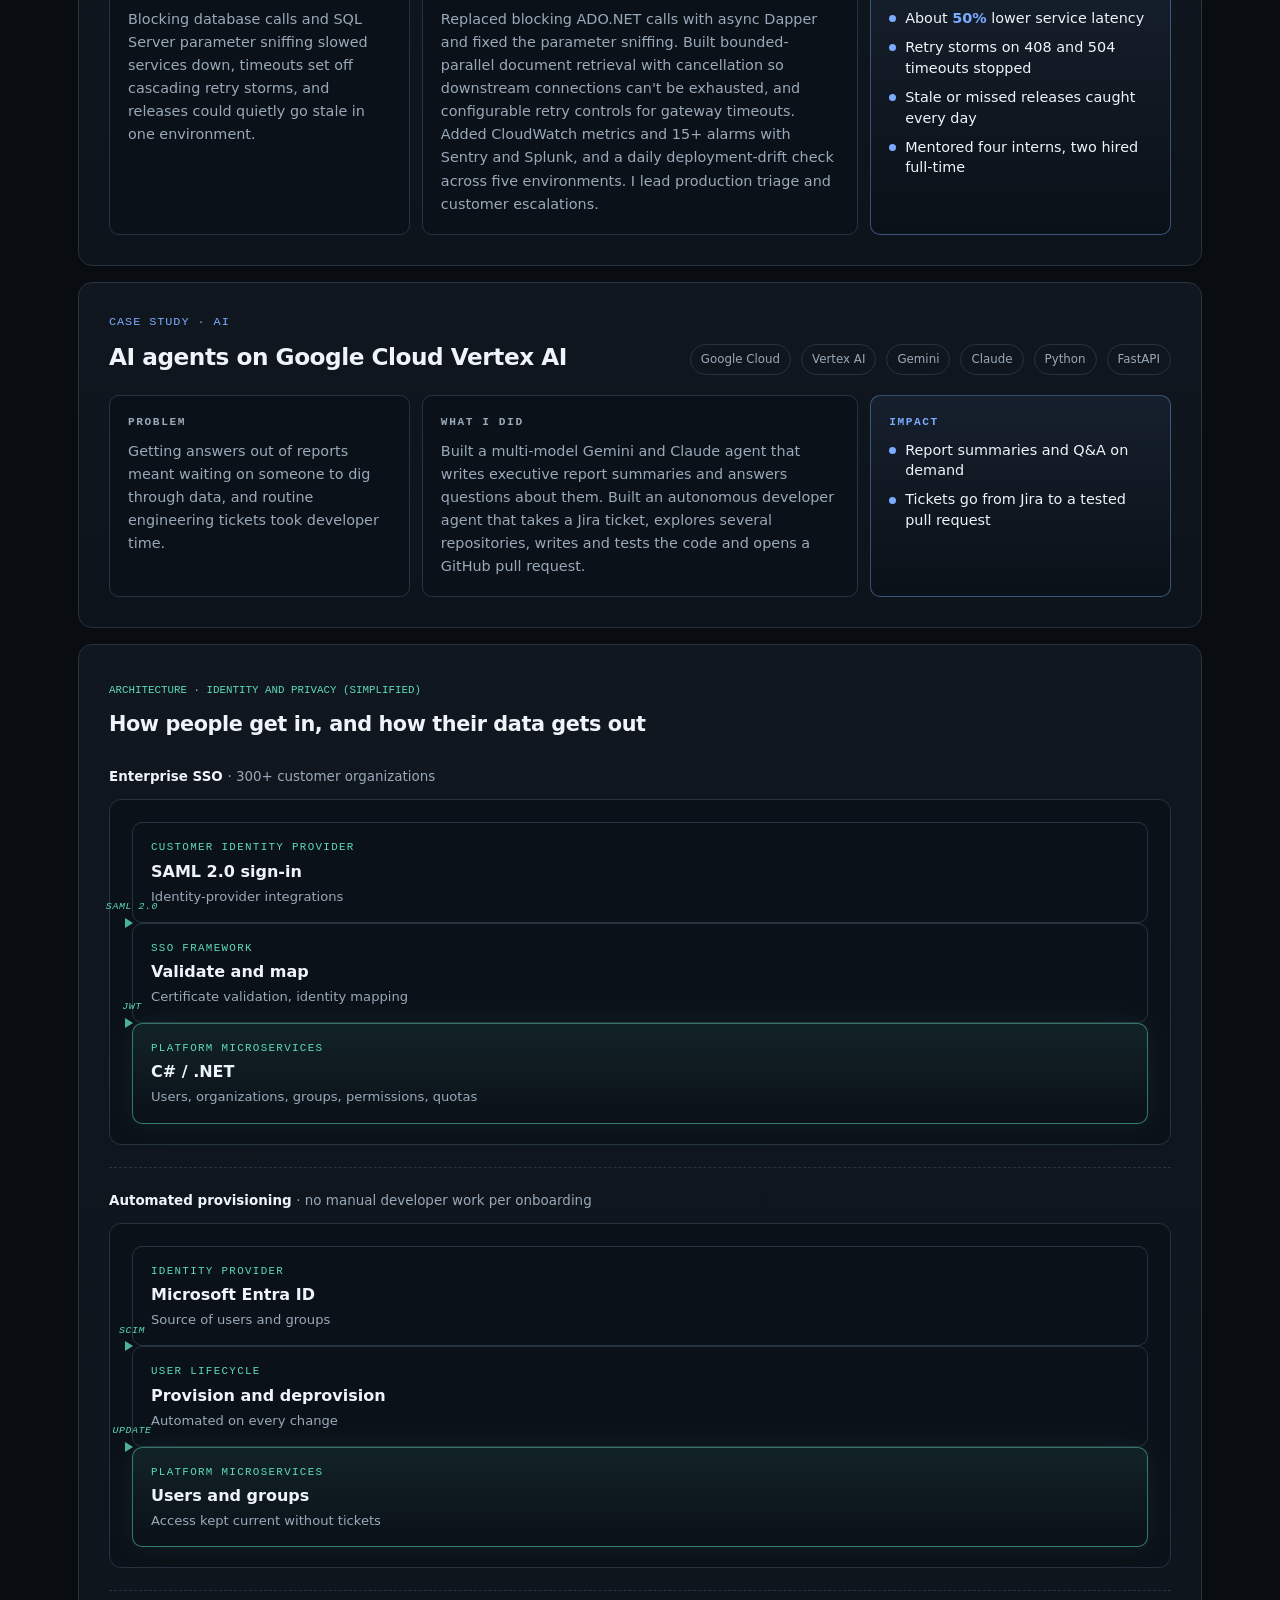
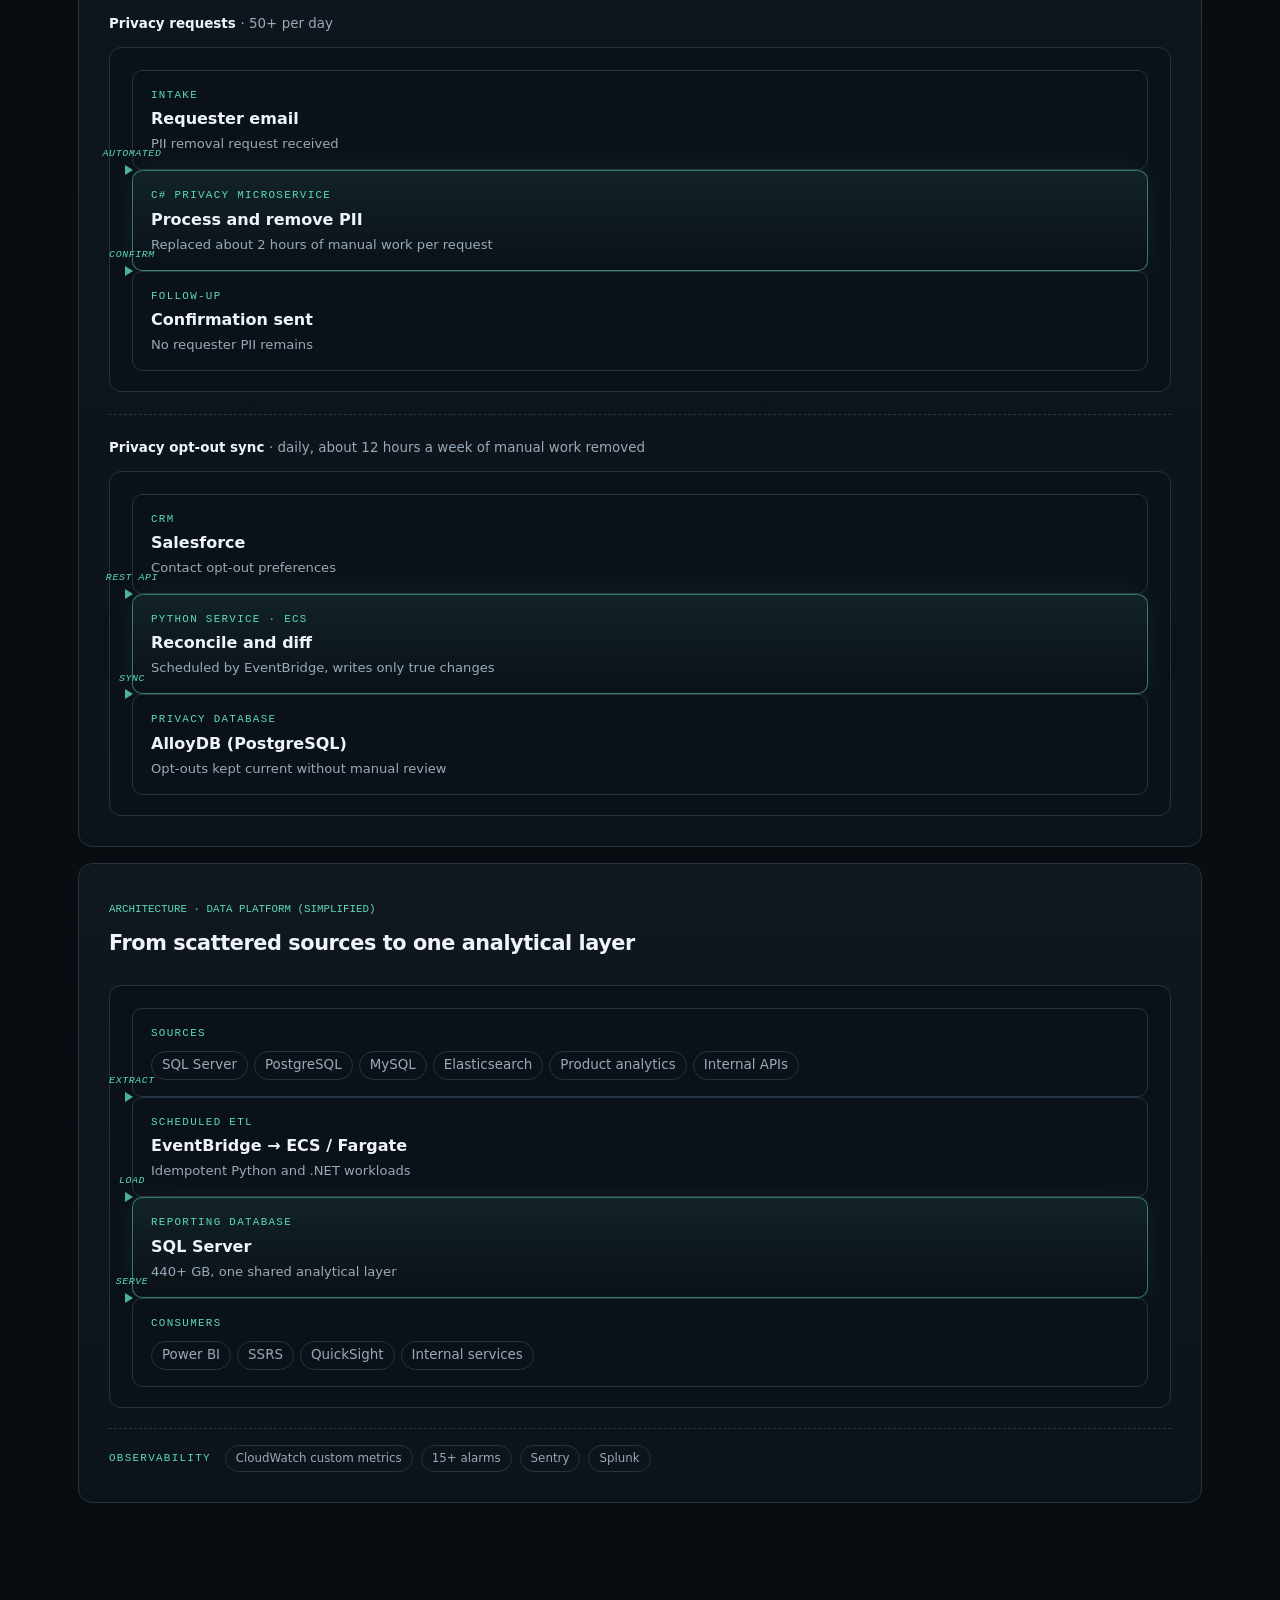
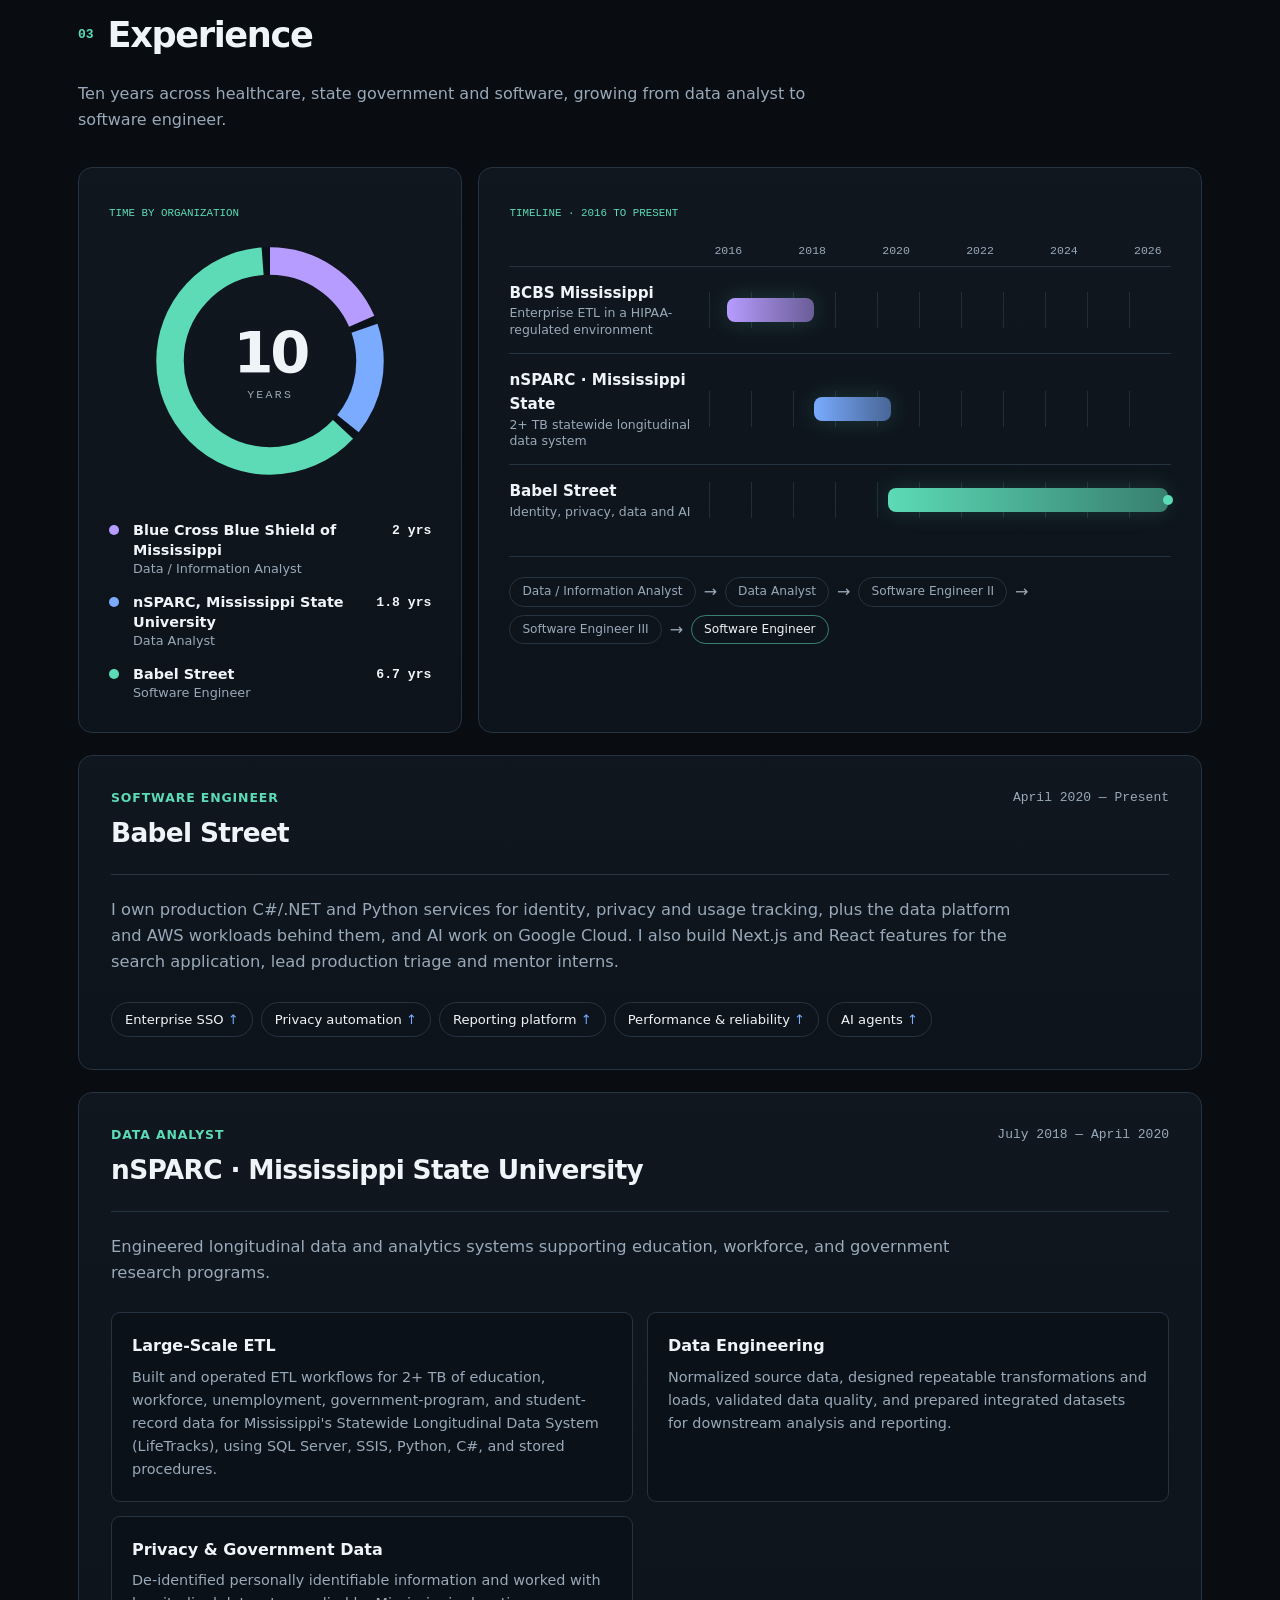
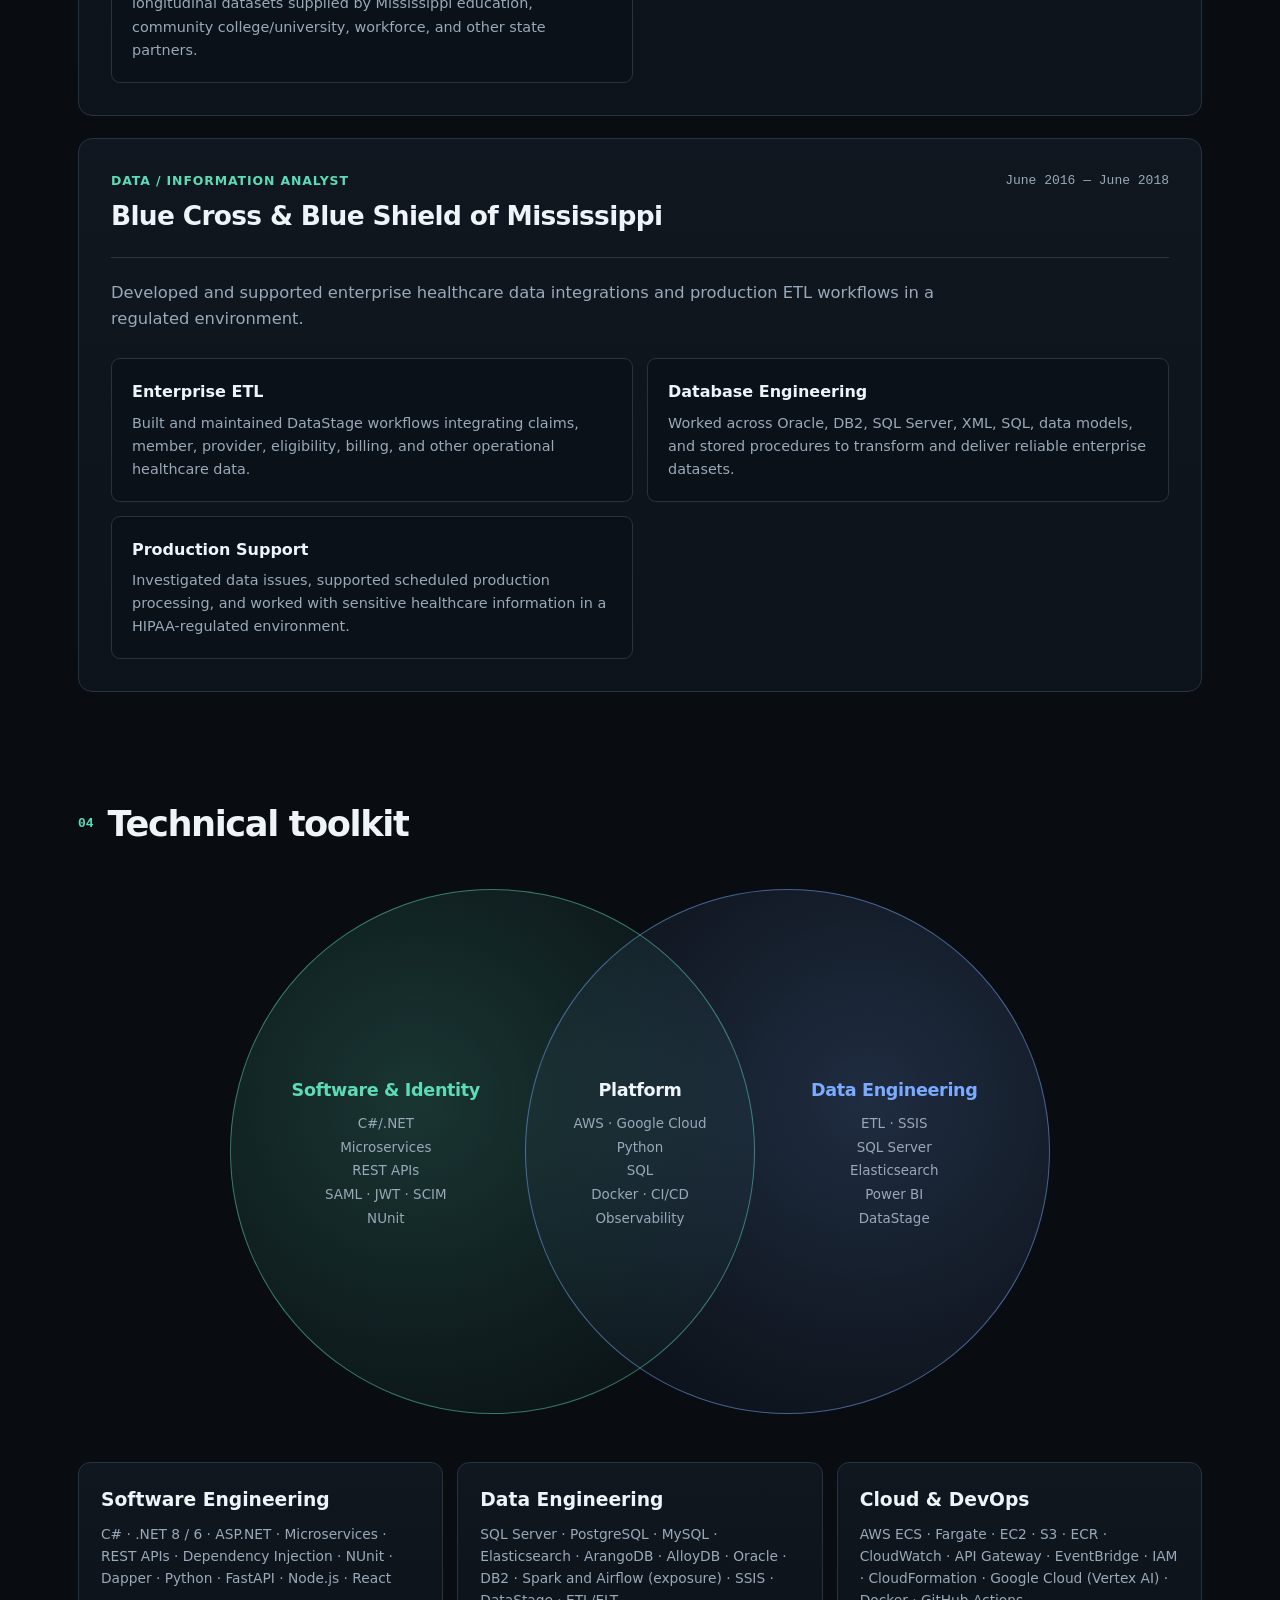
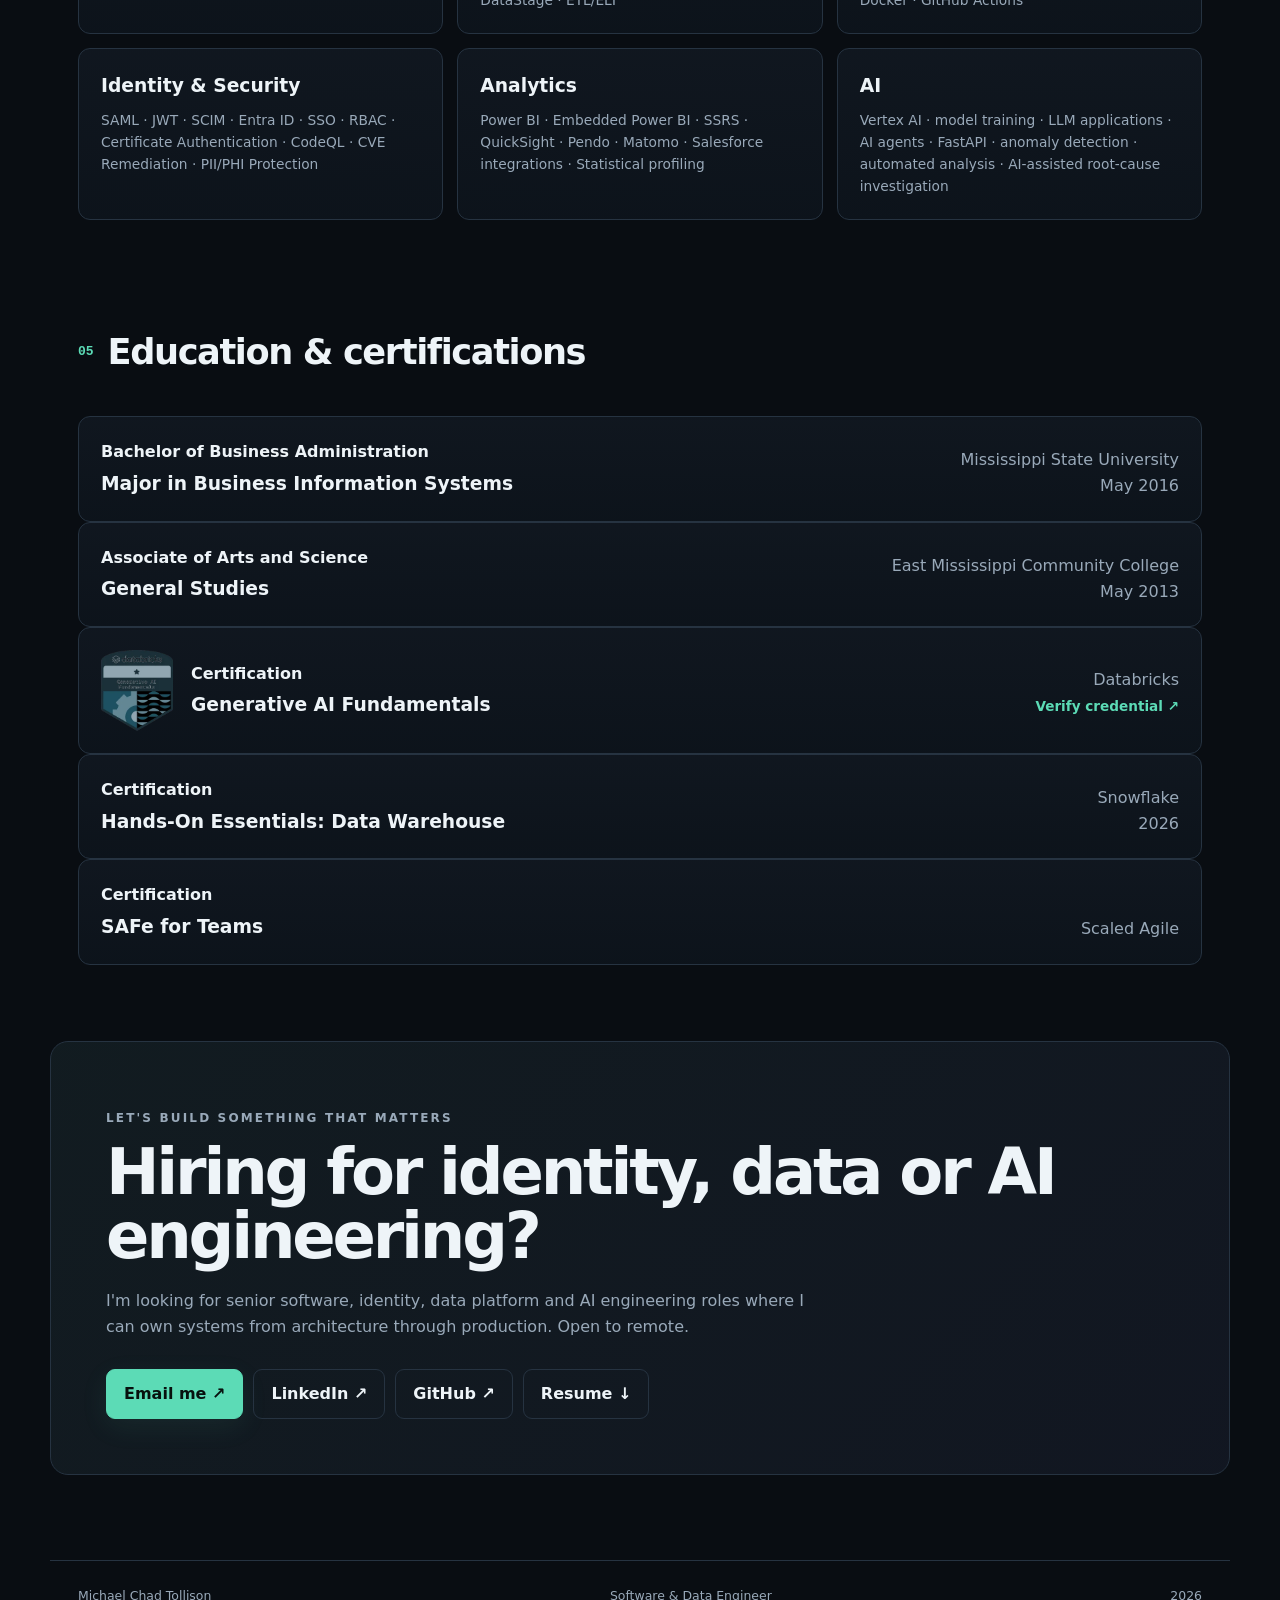
==== commit 33619b3e: "Merge pull request #30 from chadtollison/claude/project-thread-95usbb Hero redaction demo, PII bench" ====
--- a/index.html
+++ b/index.html
@@ -161,12 +161,10 @@
           <h3>SAML &amp; SCIM Debugger</h3>
           <p class="headline">Paste a broken SSO sign-in and it shows exactly where it failed and which setting fixes it.</p>
           <p>It decodes SAML, verifies the XML signature with code I wrote from the W3C specs, and catches expired assertions, audience and ACS mismatches and signature wrapping. It checks SCIM against RFC 7643/7644 and Entra ID and Okta quirks, runs eight real attacks against your response, acts as a test identity provider and exports redacted reports for tickets. No libraries.</p>
-          <p>New: three guided incidents (a certificate rollover, a mistyped audience, a SCIM new hire who never appears). Change the settings, replay the sign-in and watch the failing step turn green.</p>
           <div class="flow">Paste → Decode → Verify signature → Check → Fix in Entra ID, Okta or Google</div>
           <div class="tags"><span>SAML 2.0</span><span>SCIM 2.0</span><span>XML Signature</span><span>WebCrypto</span></div>
           <div class="links">
-            <a class="projectlink live" href="sso/#incidents">Fix a broken sign-in <span>→</span></a>
-            <a class="projectlink" href="sso/#saml">Try the debugger <span>→</span></a>
+            <a class="projectlink live" href="sso/">Try the debugger <span>→</span></a>
             <a class="projectlink" href="https://github.com/chadtollison/chadtollison.github.io/tree/main/sso" target="_blank" rel="noreferrer">Code <span>↗</span></a>
           </div>
         </article>
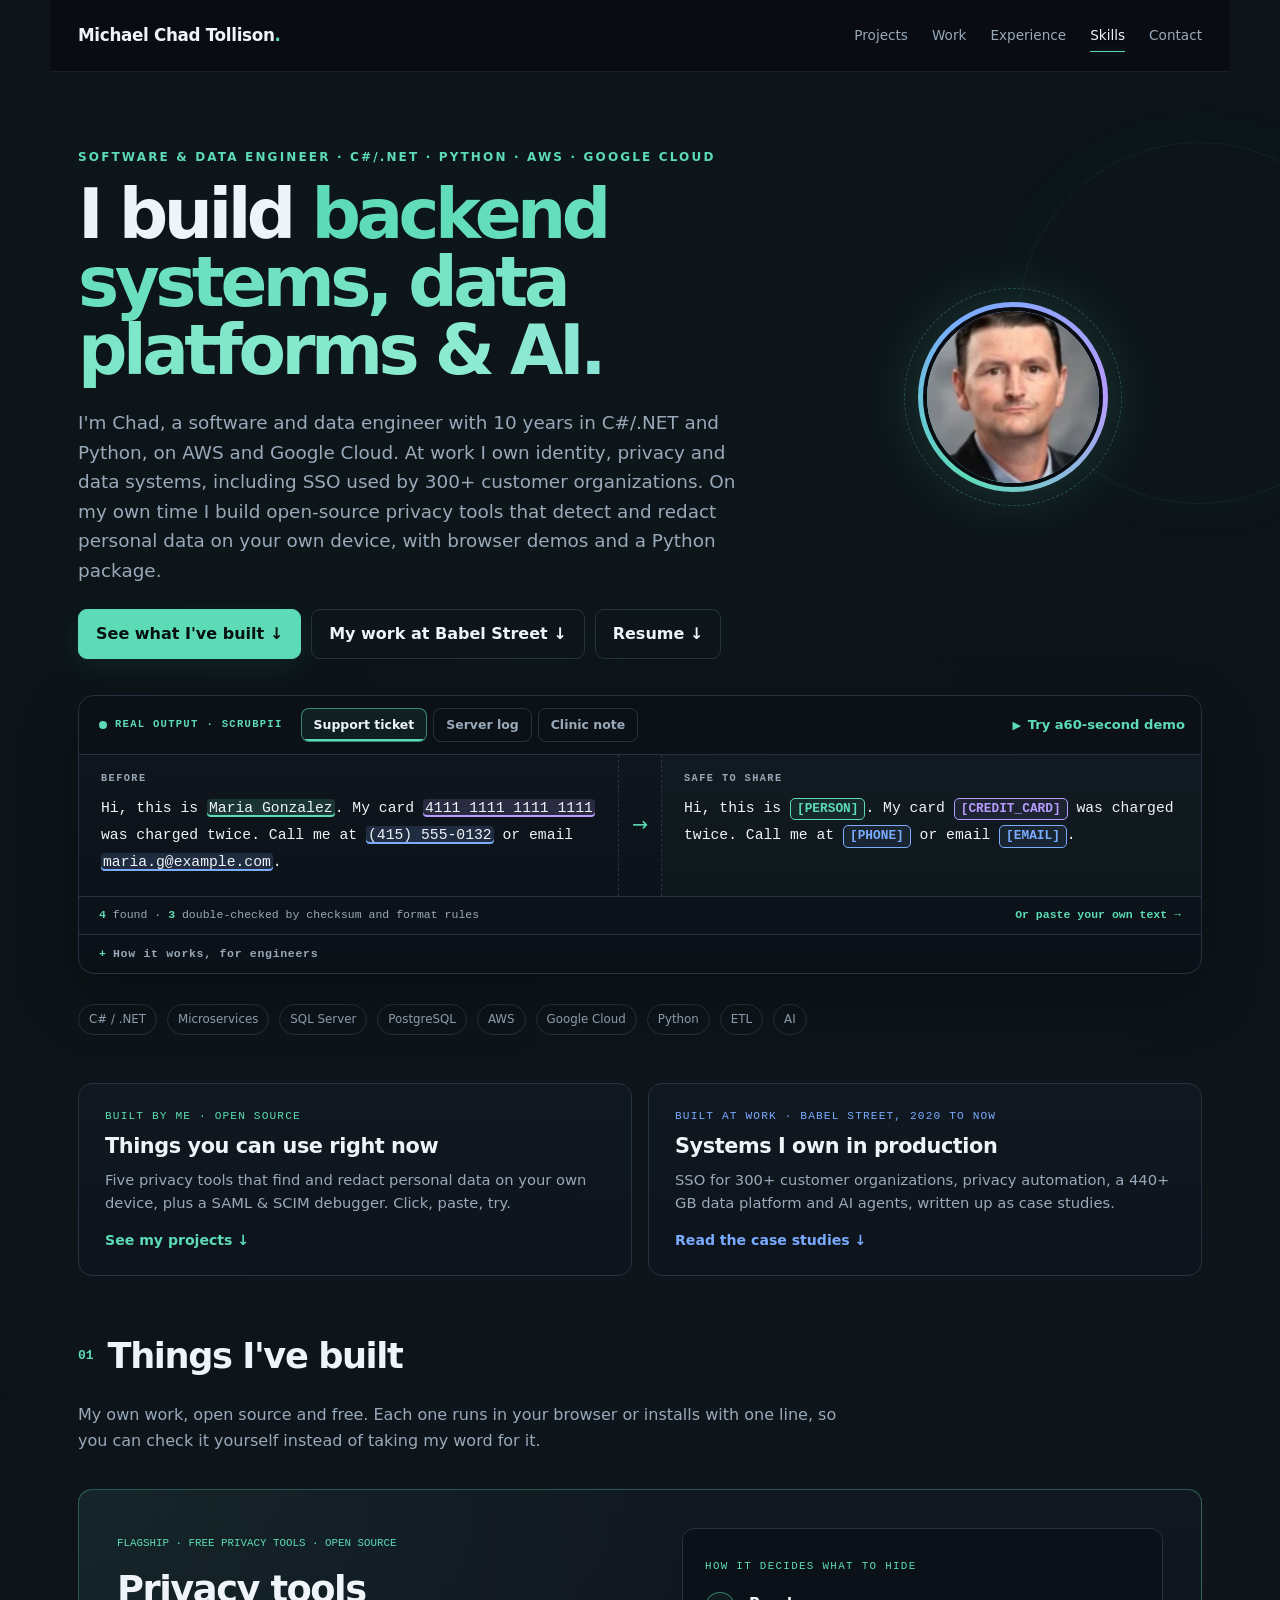
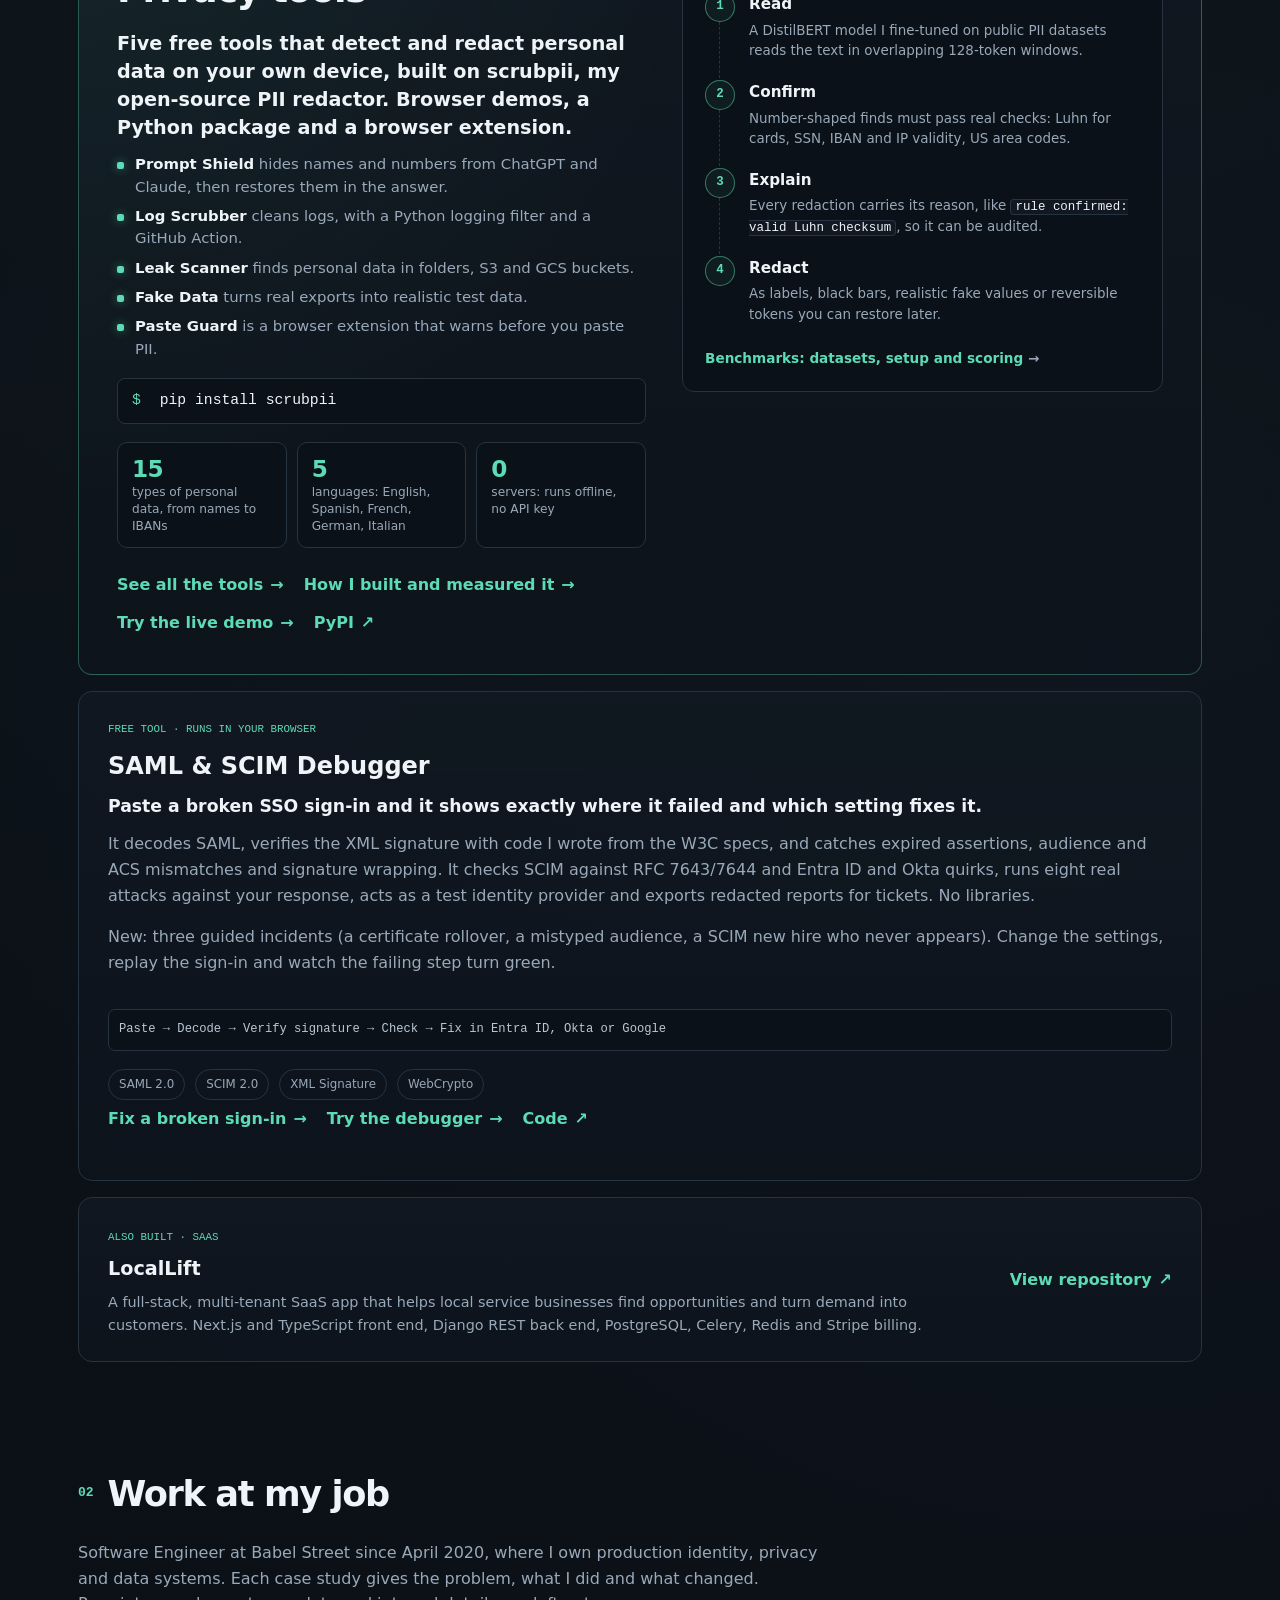
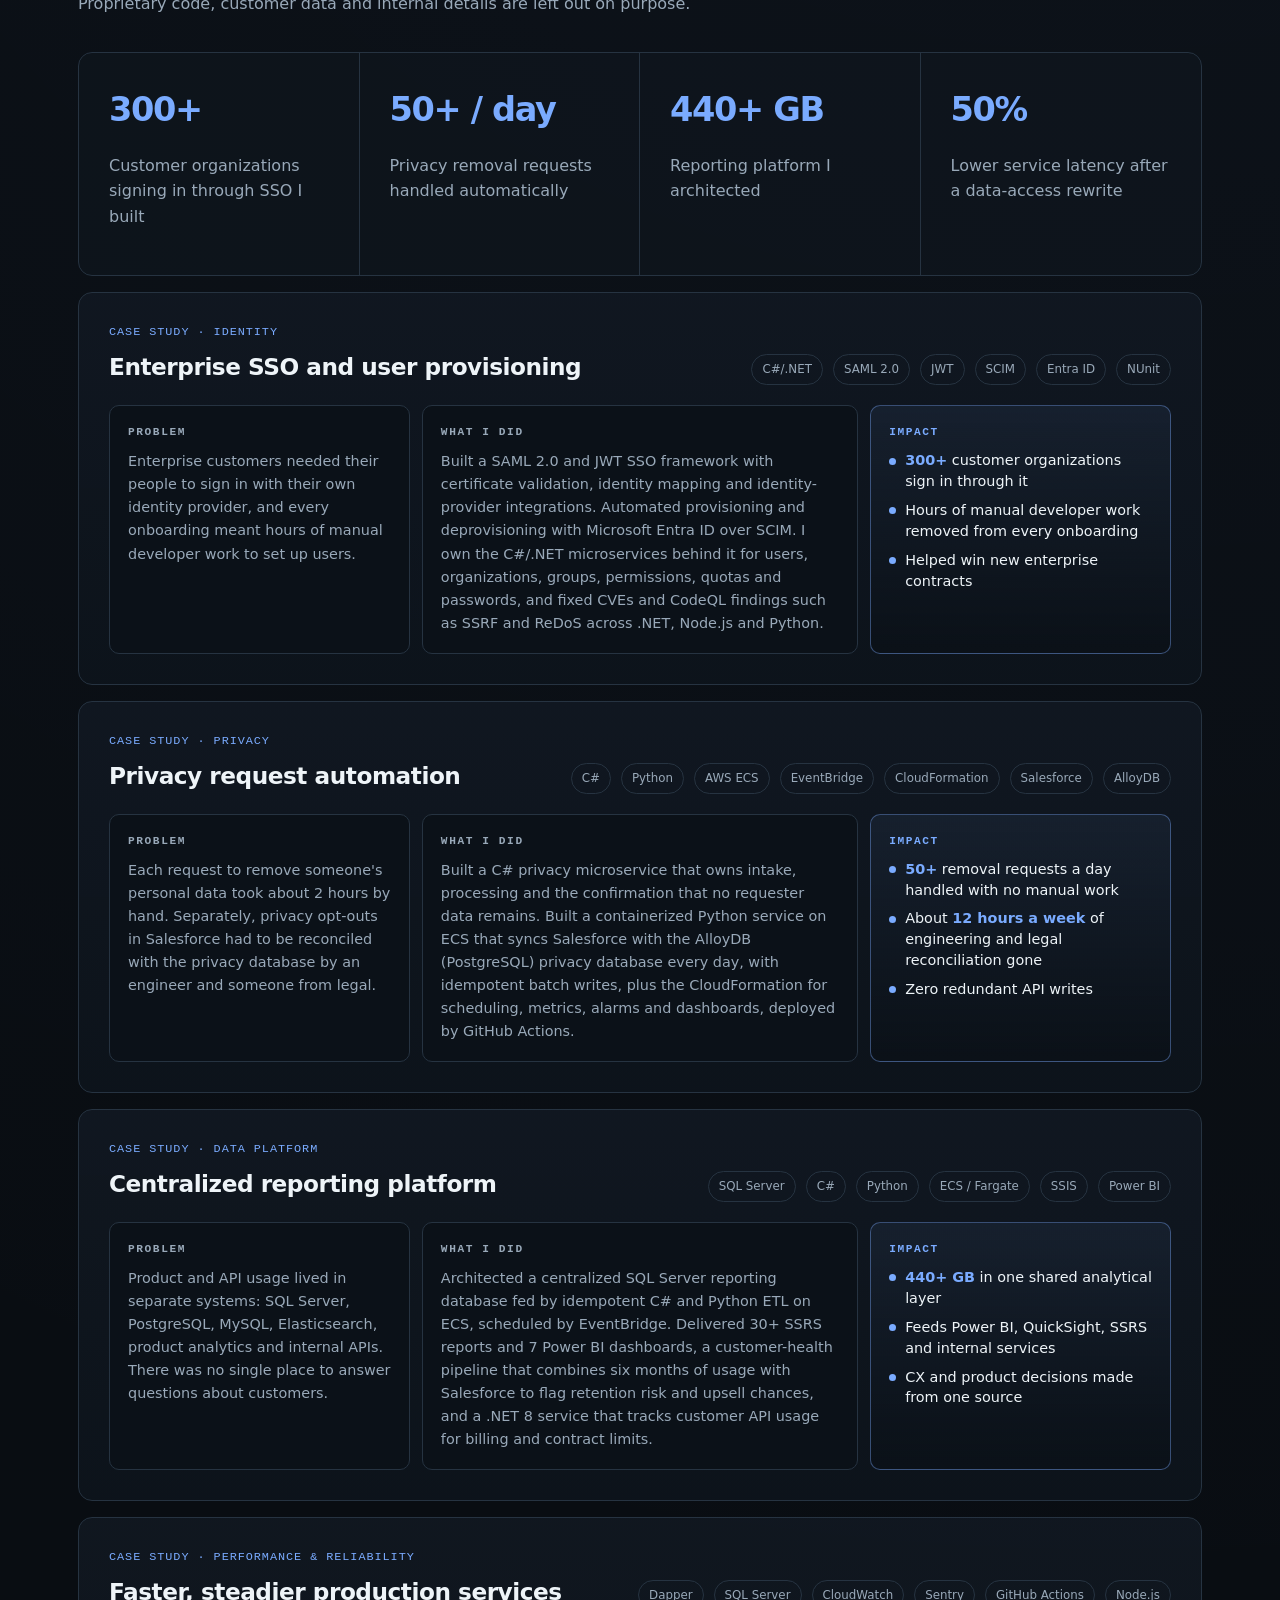
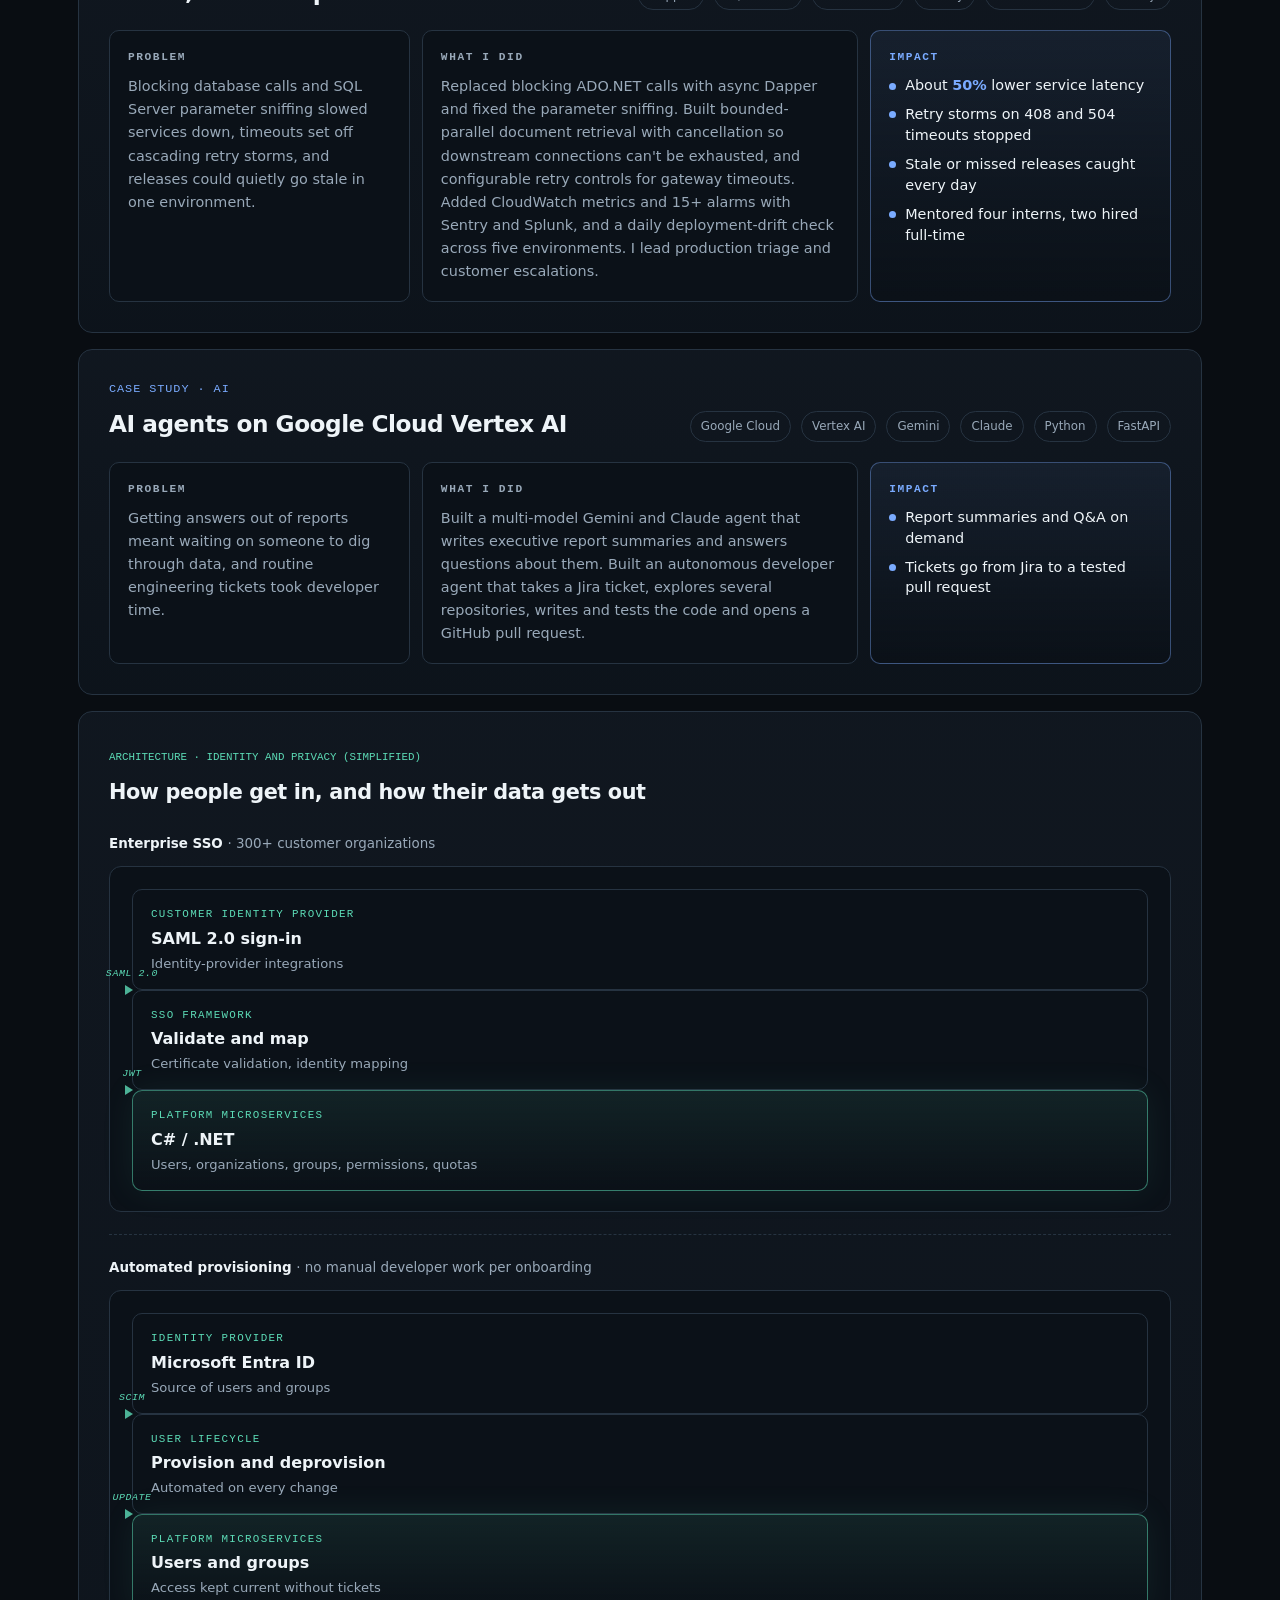
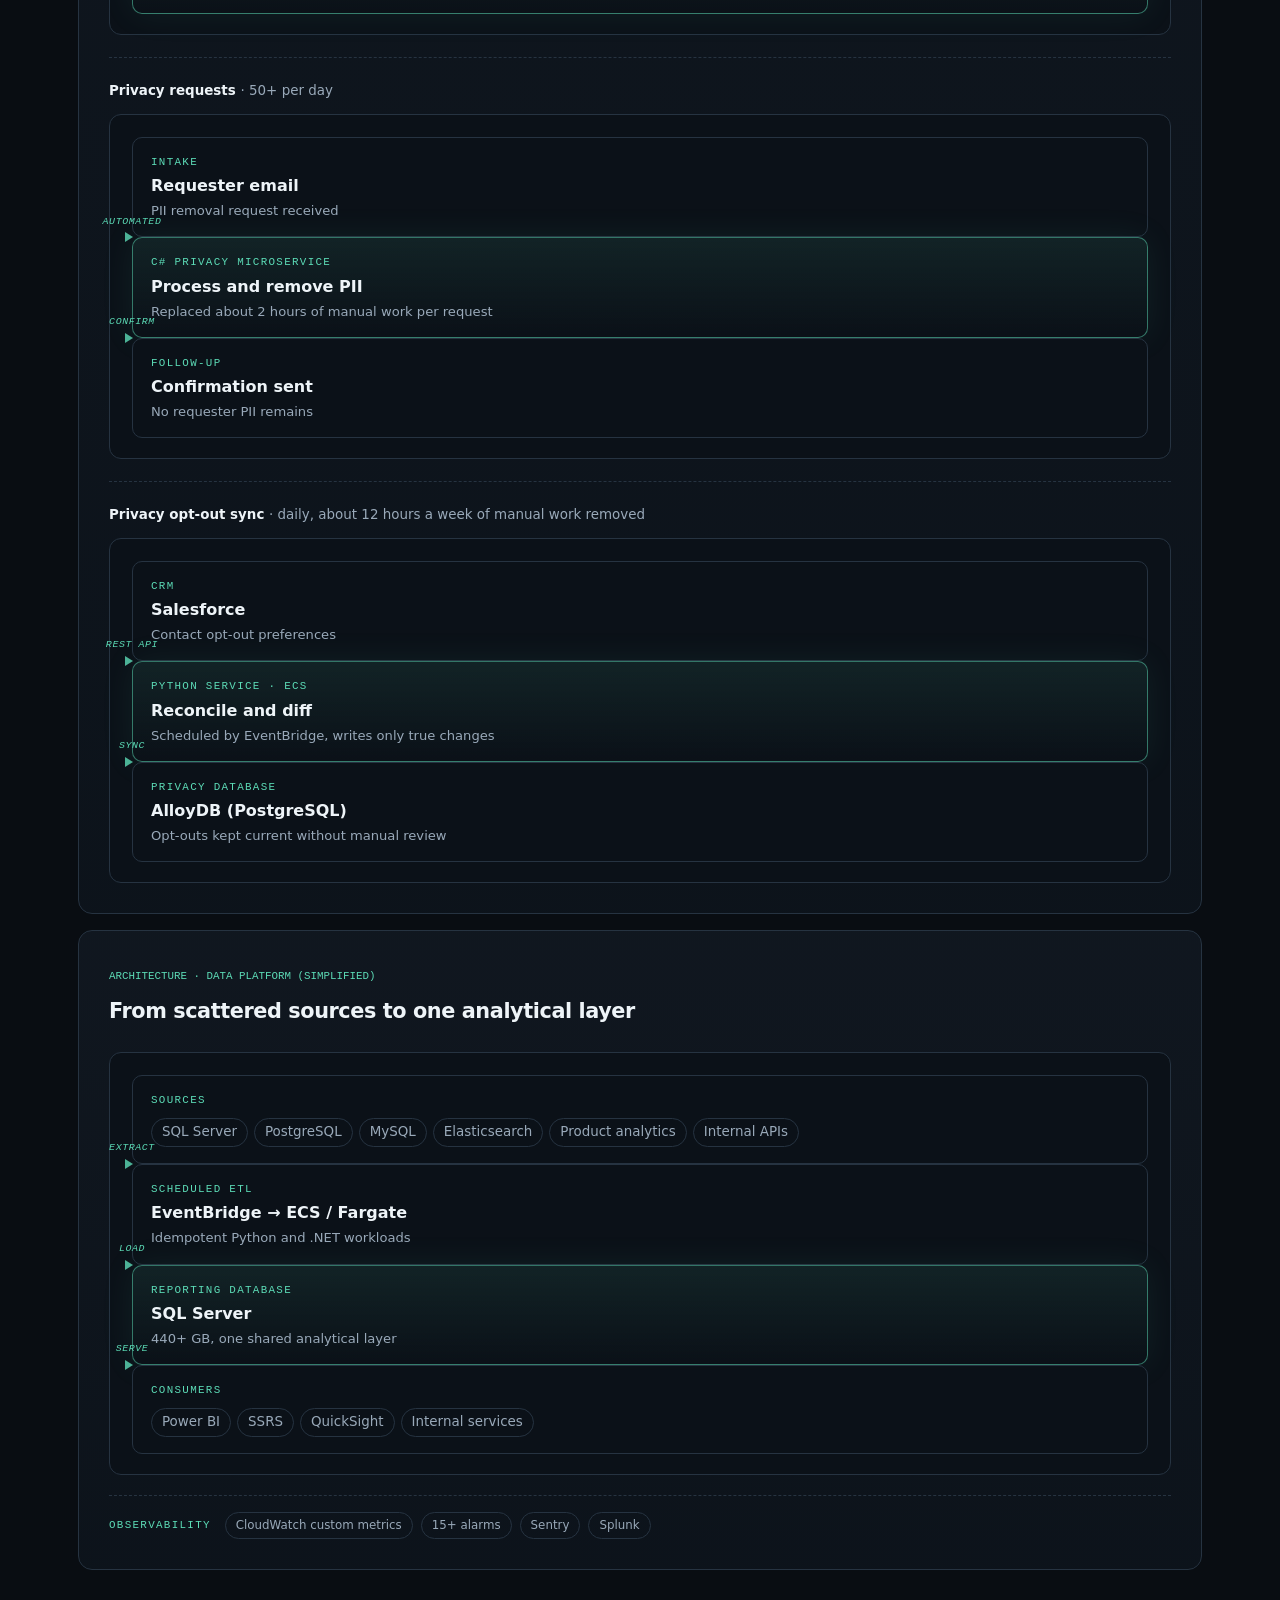
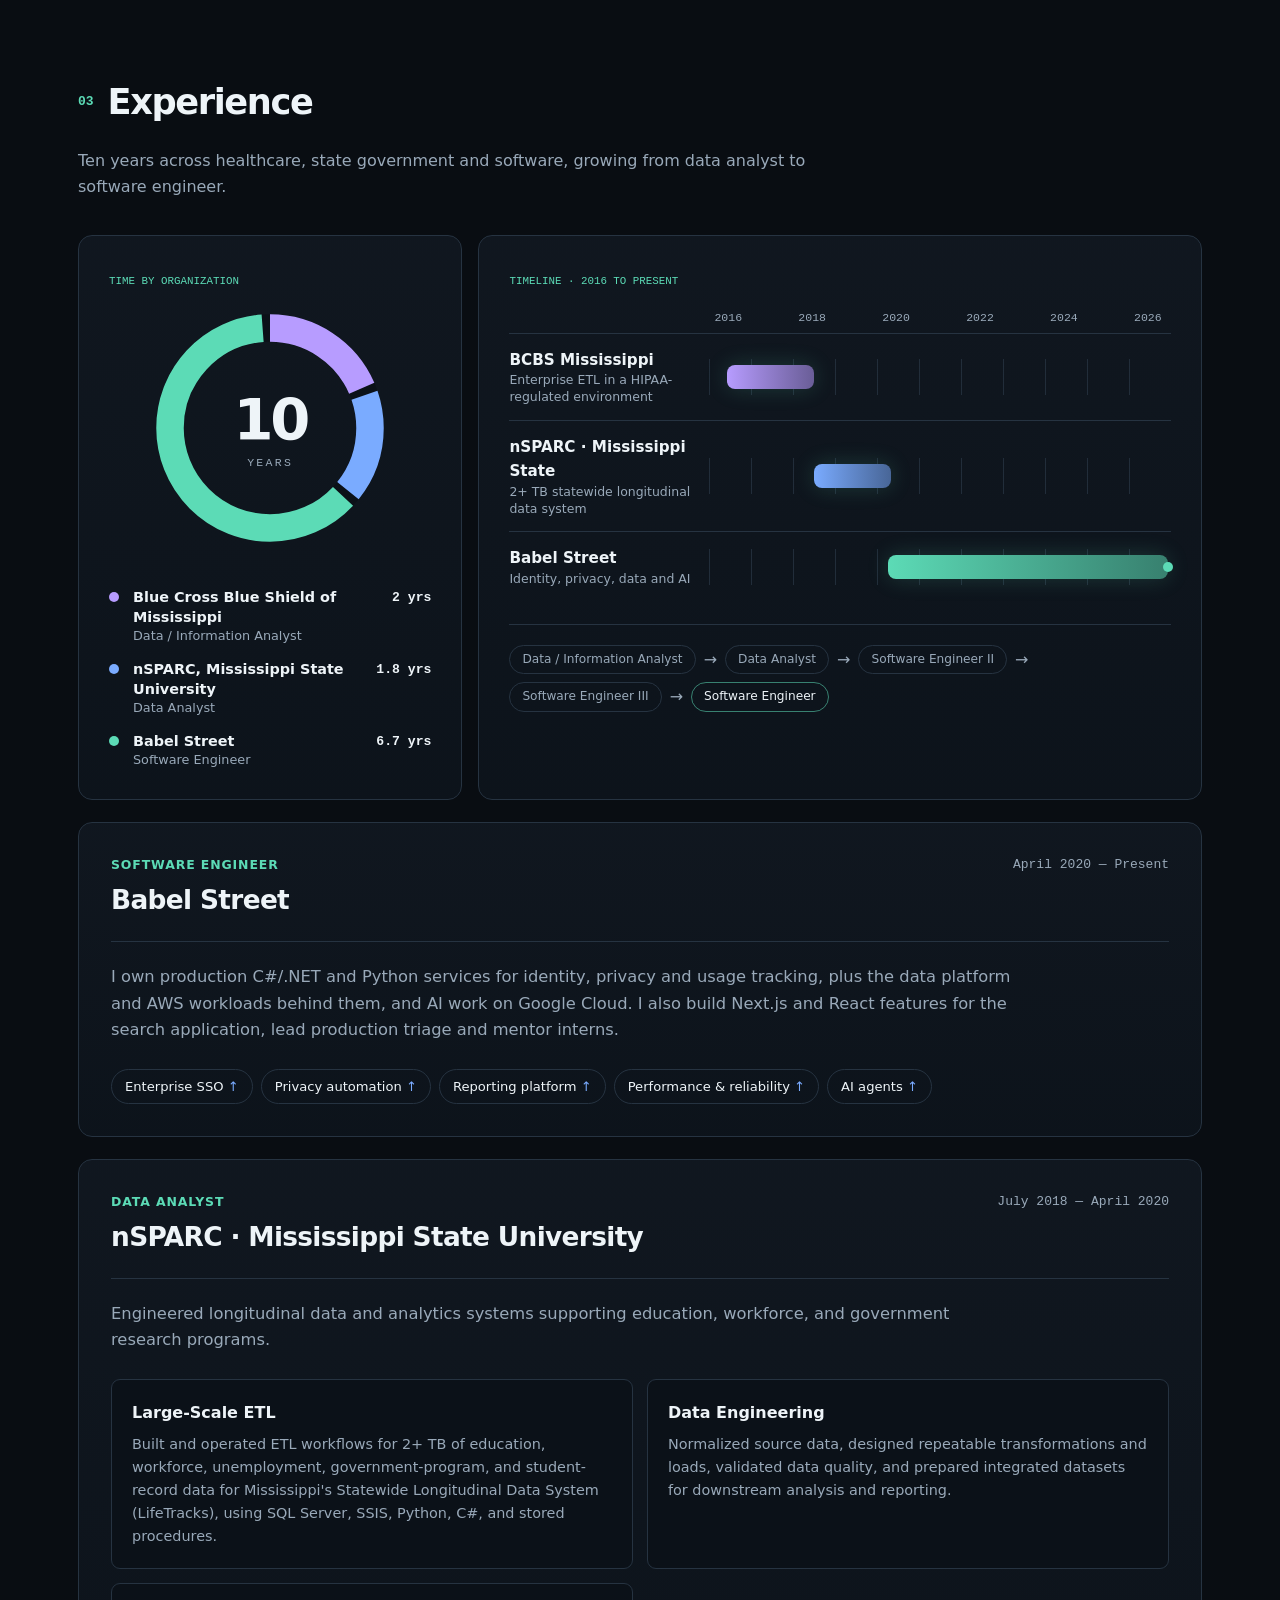
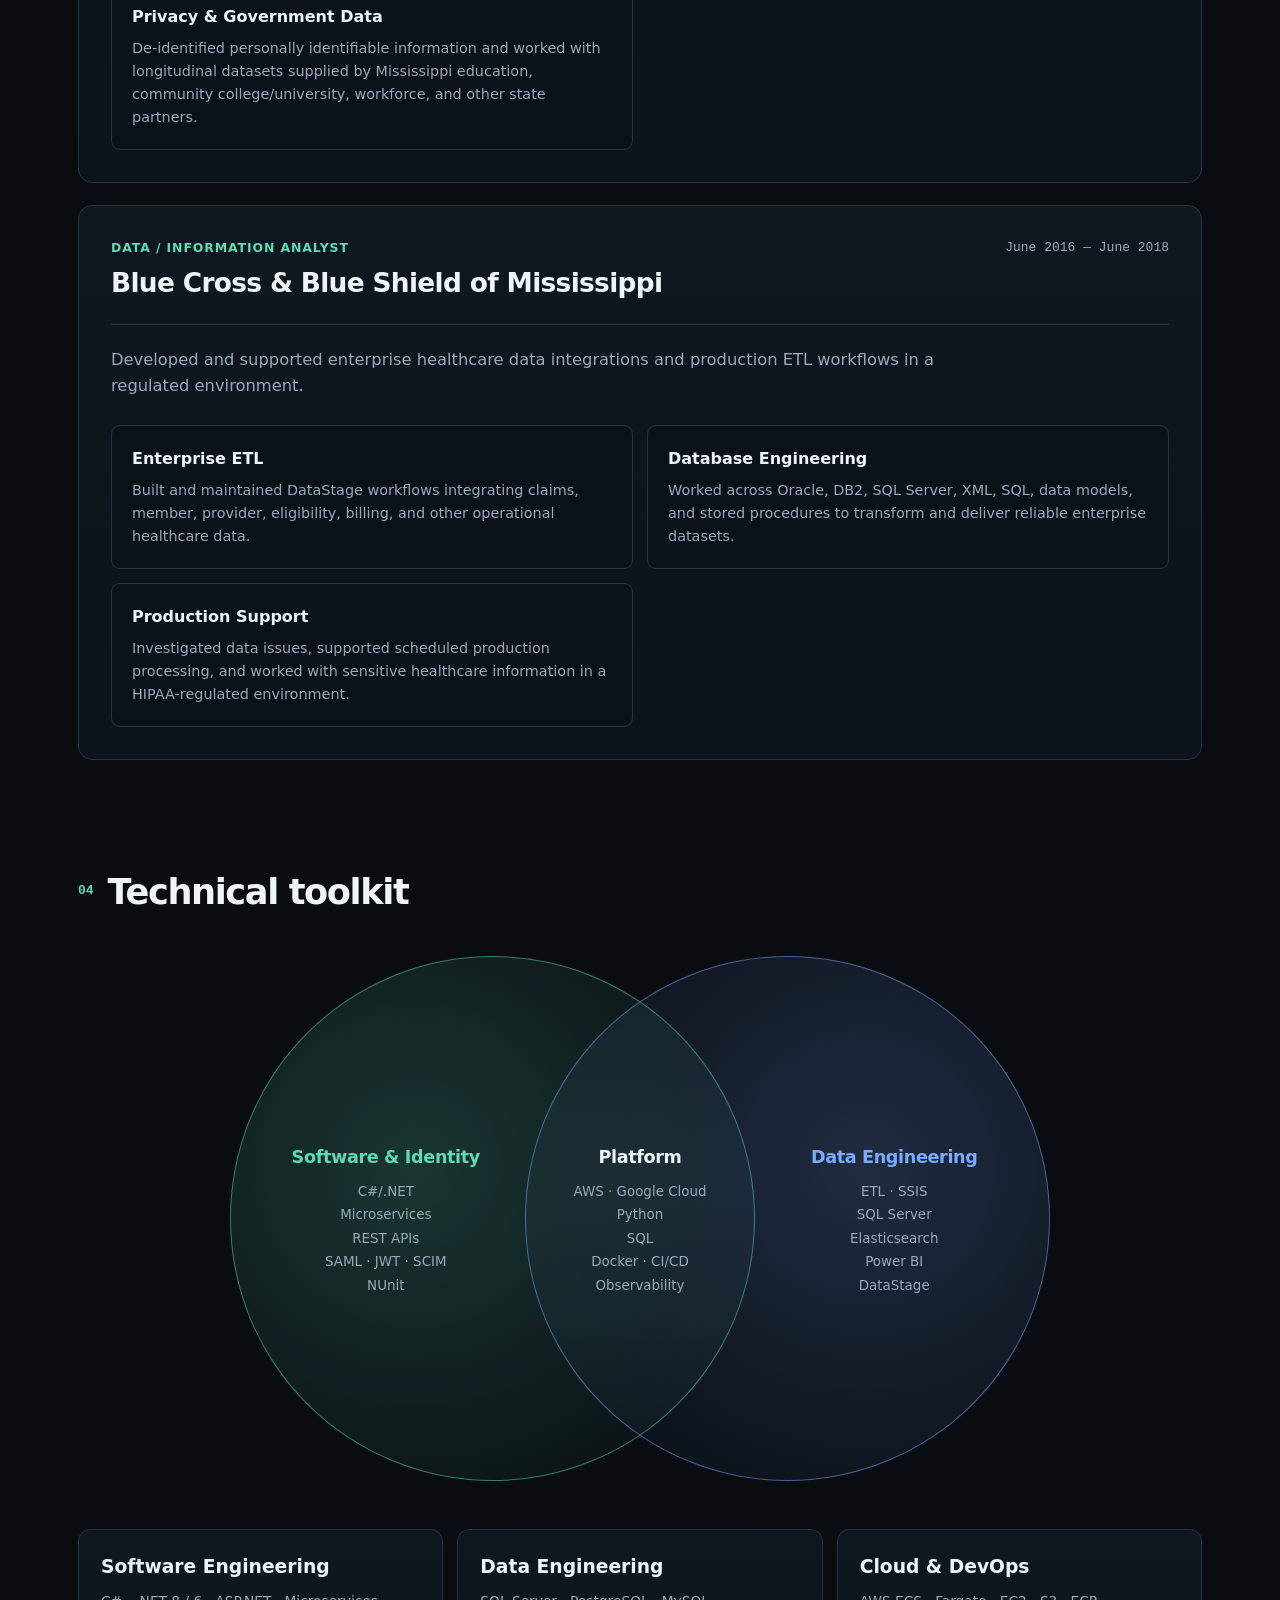
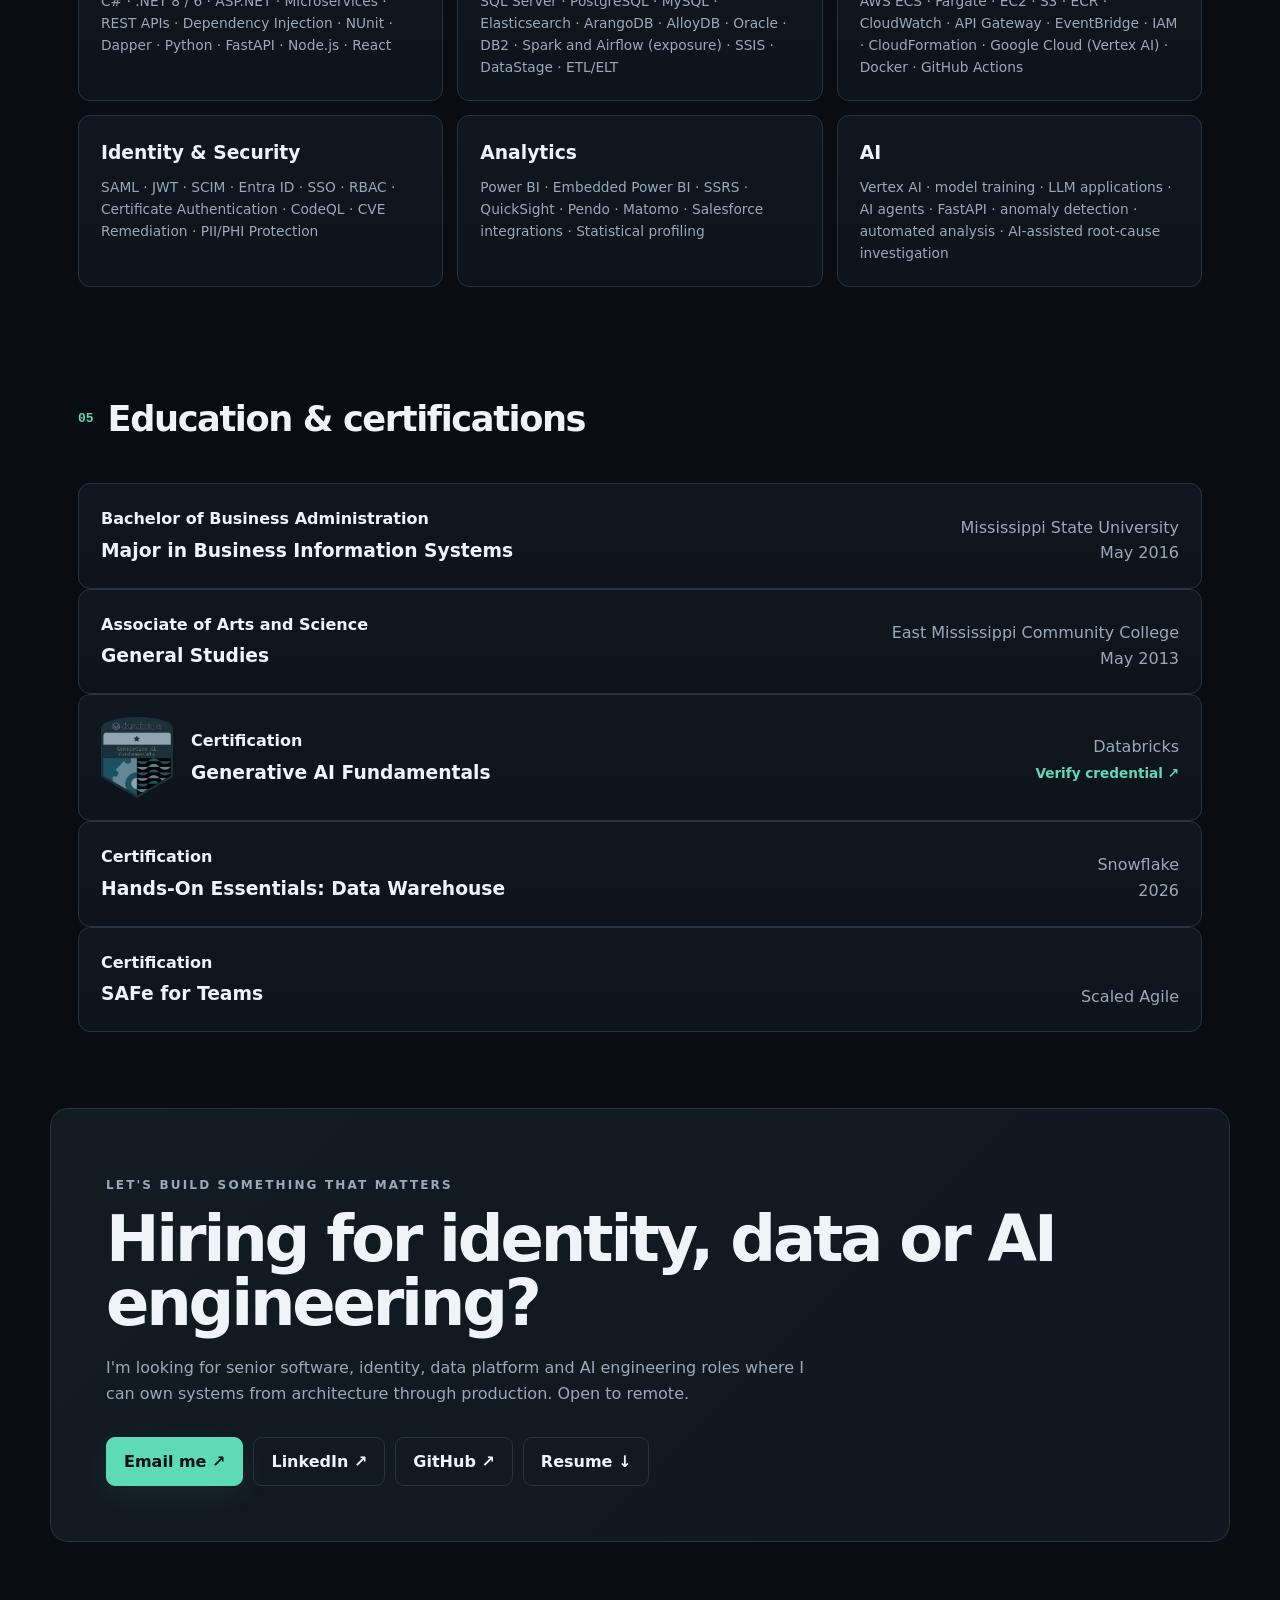
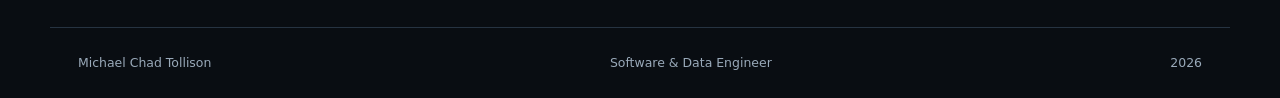
==== commit a96fa8da: "Merge pull request #31 from chadtollison/claude/project-thread-omso9j SSO debugger: guided incident " ====
--- a/index.html
+++ b/index.html
@@ -161,10 +161,12 @@
           <h3>SAML &amp; SCIM Debugger</h3>
           <p class="headline">Paste a broken SSO sign-in and it shows exactly where it failed and which setting fixes it.</p>
           <p>It decodes SAML, verifies the XML signature with code I wrote from the W3C specs, and catches expired assertions, audience and ACS mismatches and signature wrapping. It checks SCIM against RFC 7643/7644 and Entra ID and Okta quirks, runs eight real attacks against your response, acts as a test identity provider and exports redacted reports for tickets. No libraries.</p>
+          <p>New: three guided incidents (a certificate rollover, a mistyped audience, a SCIM new hire who never appears). Change the settings, replay the sign-in and watch the failing step turn green.</p>
           <div class="flow">Paste → Decode → Verify signature → Check → Fix in Entra ID, Okta or Google</div>
           <div class="tags"><span>SAML 2.0</span><span>SCIM 2.0</span><span>XML Signature</span><span>WebCrypto</span></div>
           <div class="links">
-            <a class="projectlink live" href="sso/">Try the debugger <span>→</span></a>
+            <a class="projectlink live" href="sso/#incidents">Fix a broken sign-in <span>→</span></a>
+            <a class="projectlink" href="sso/#saml">Try the debugger <span>→</span></a>
             <a class="projectlink" href="https://github.com/chadtollison/chadtollison.github.io/tree/main/sso" target="_blank" rel="noreferrer">Code <span>↗</span></a>
           </div>
         </article>
